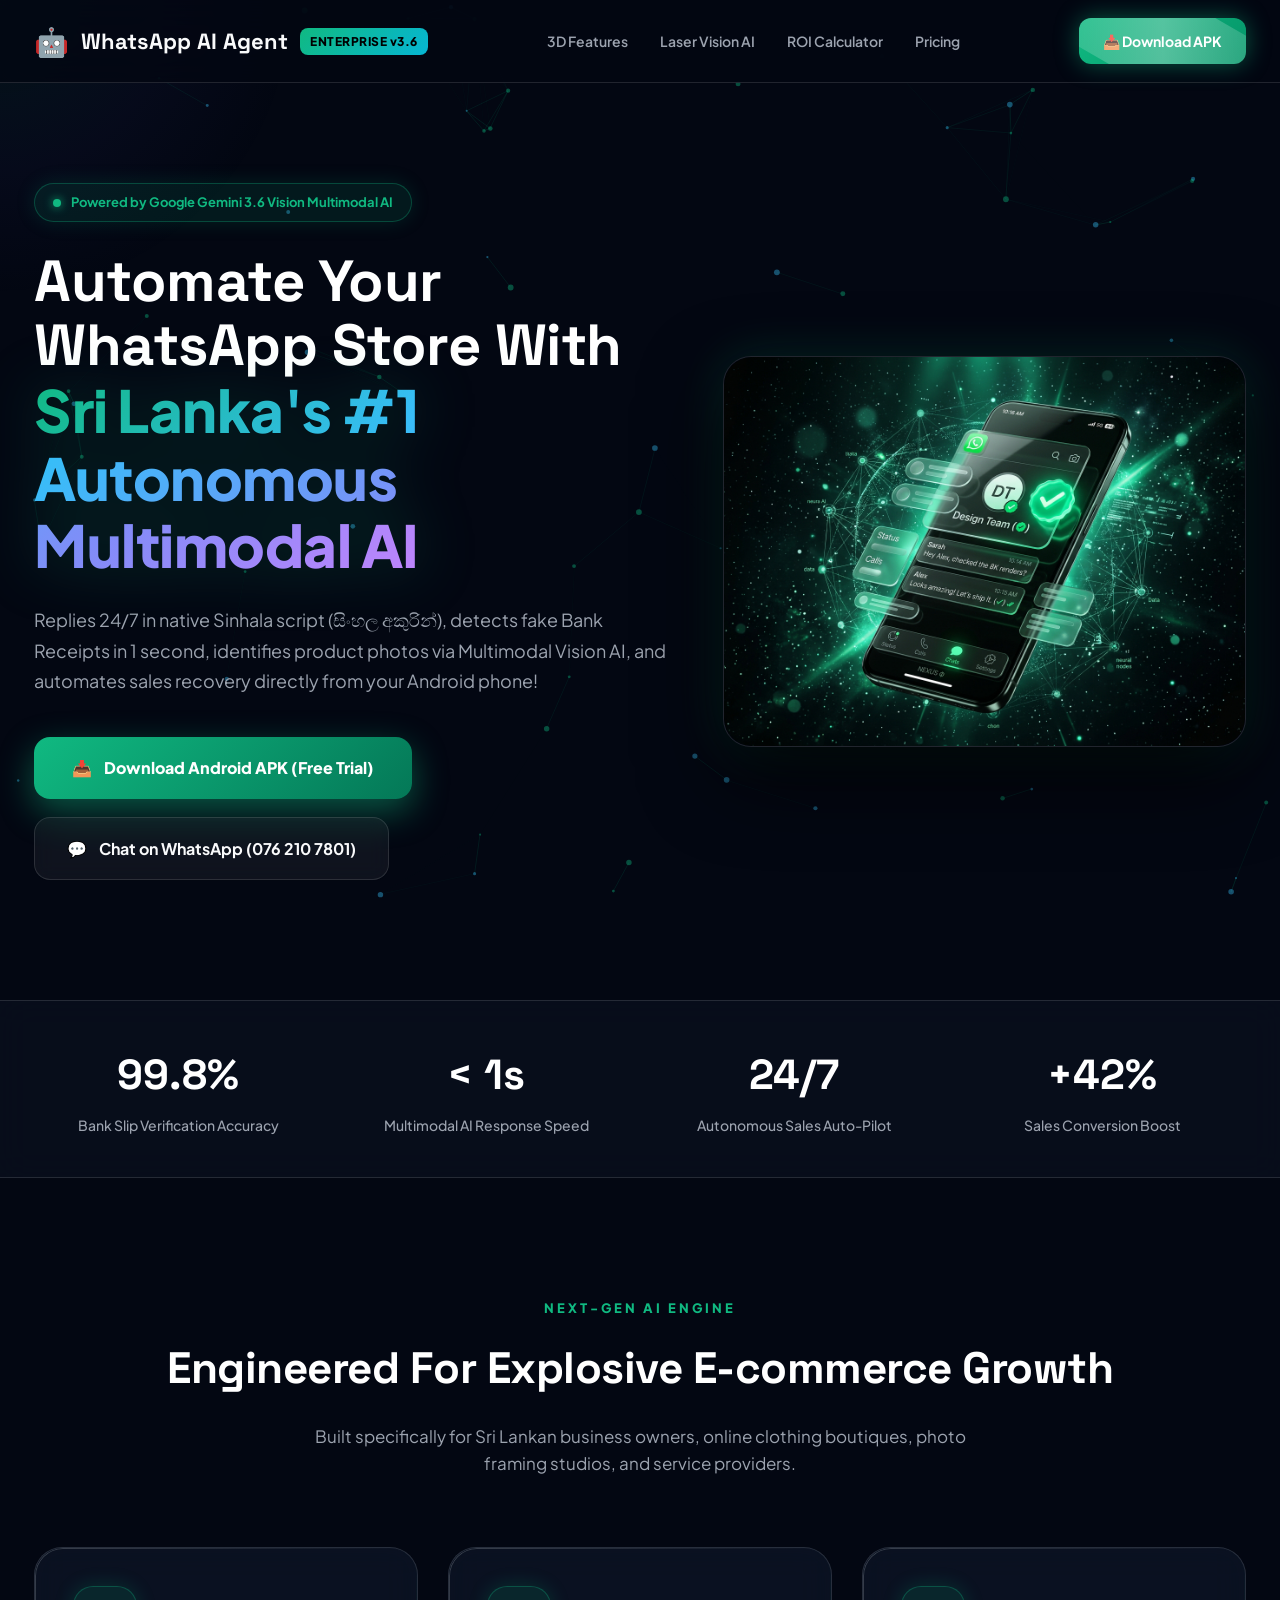
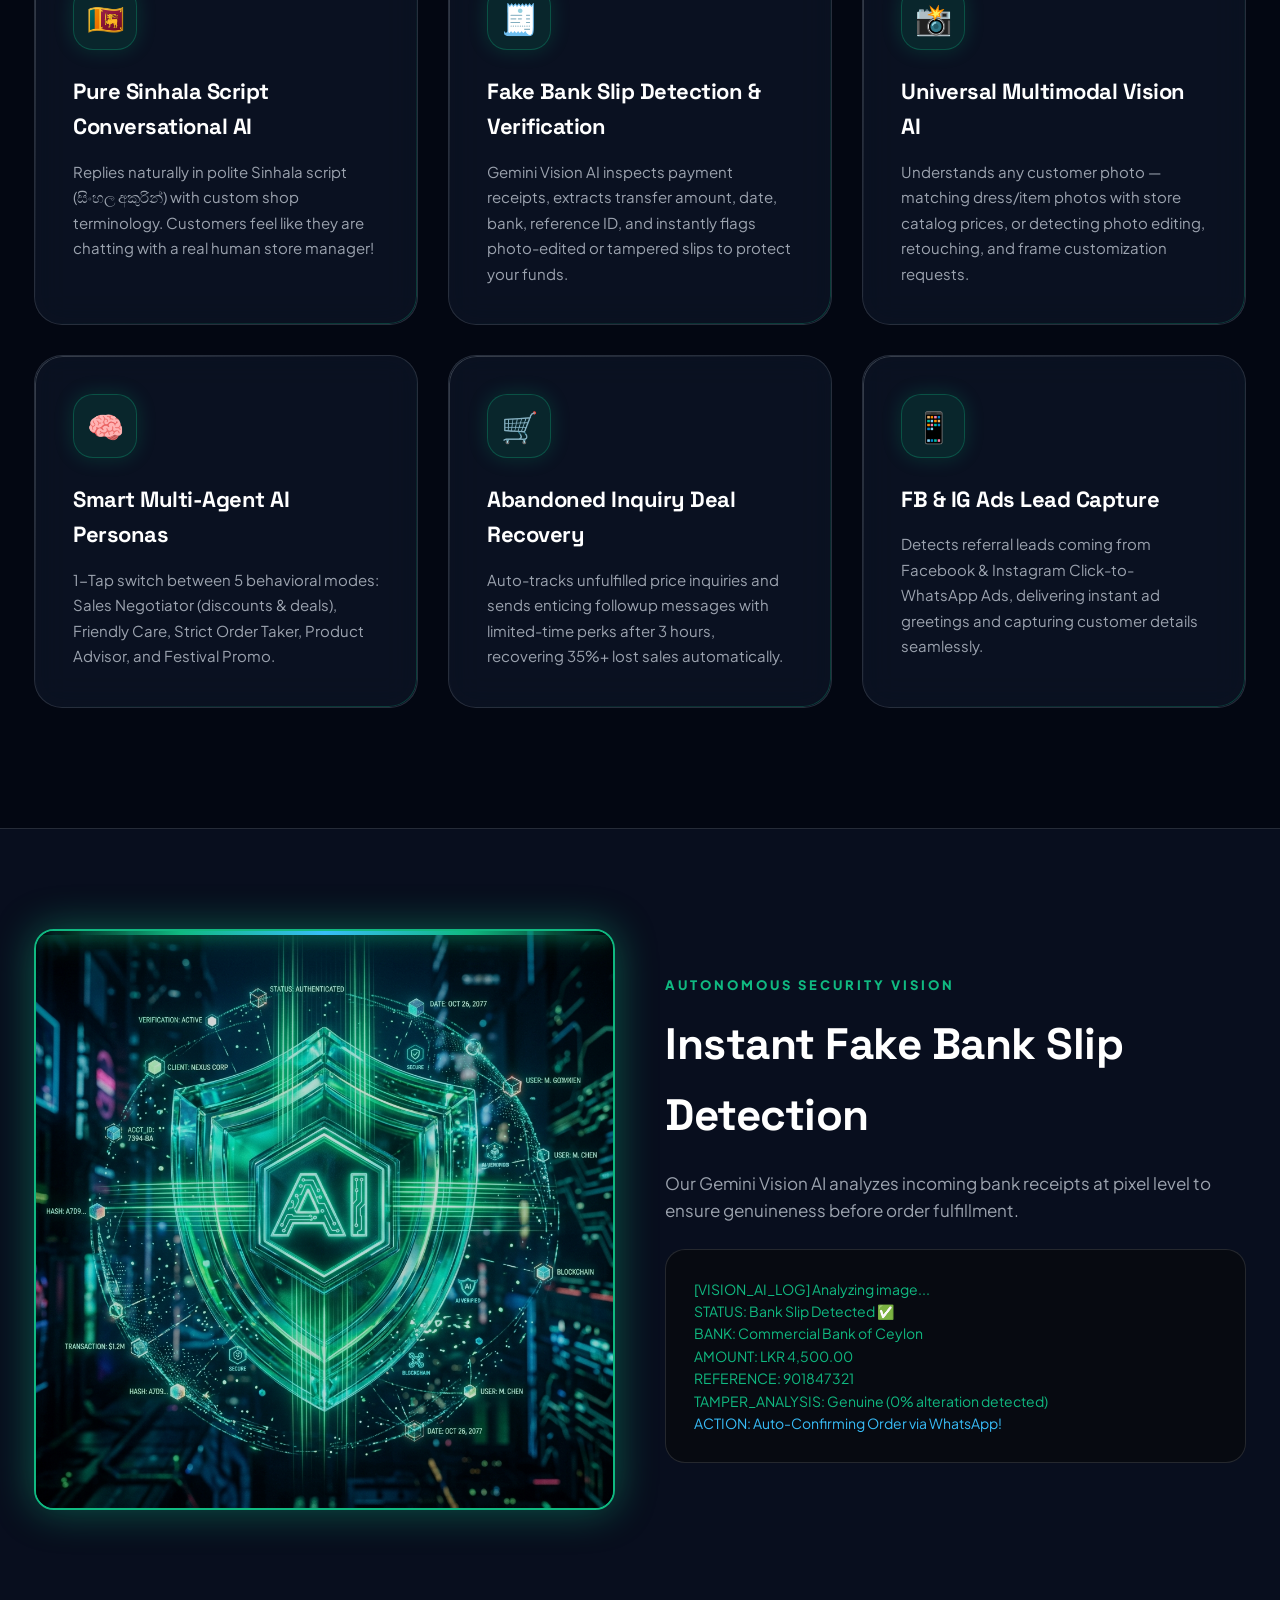
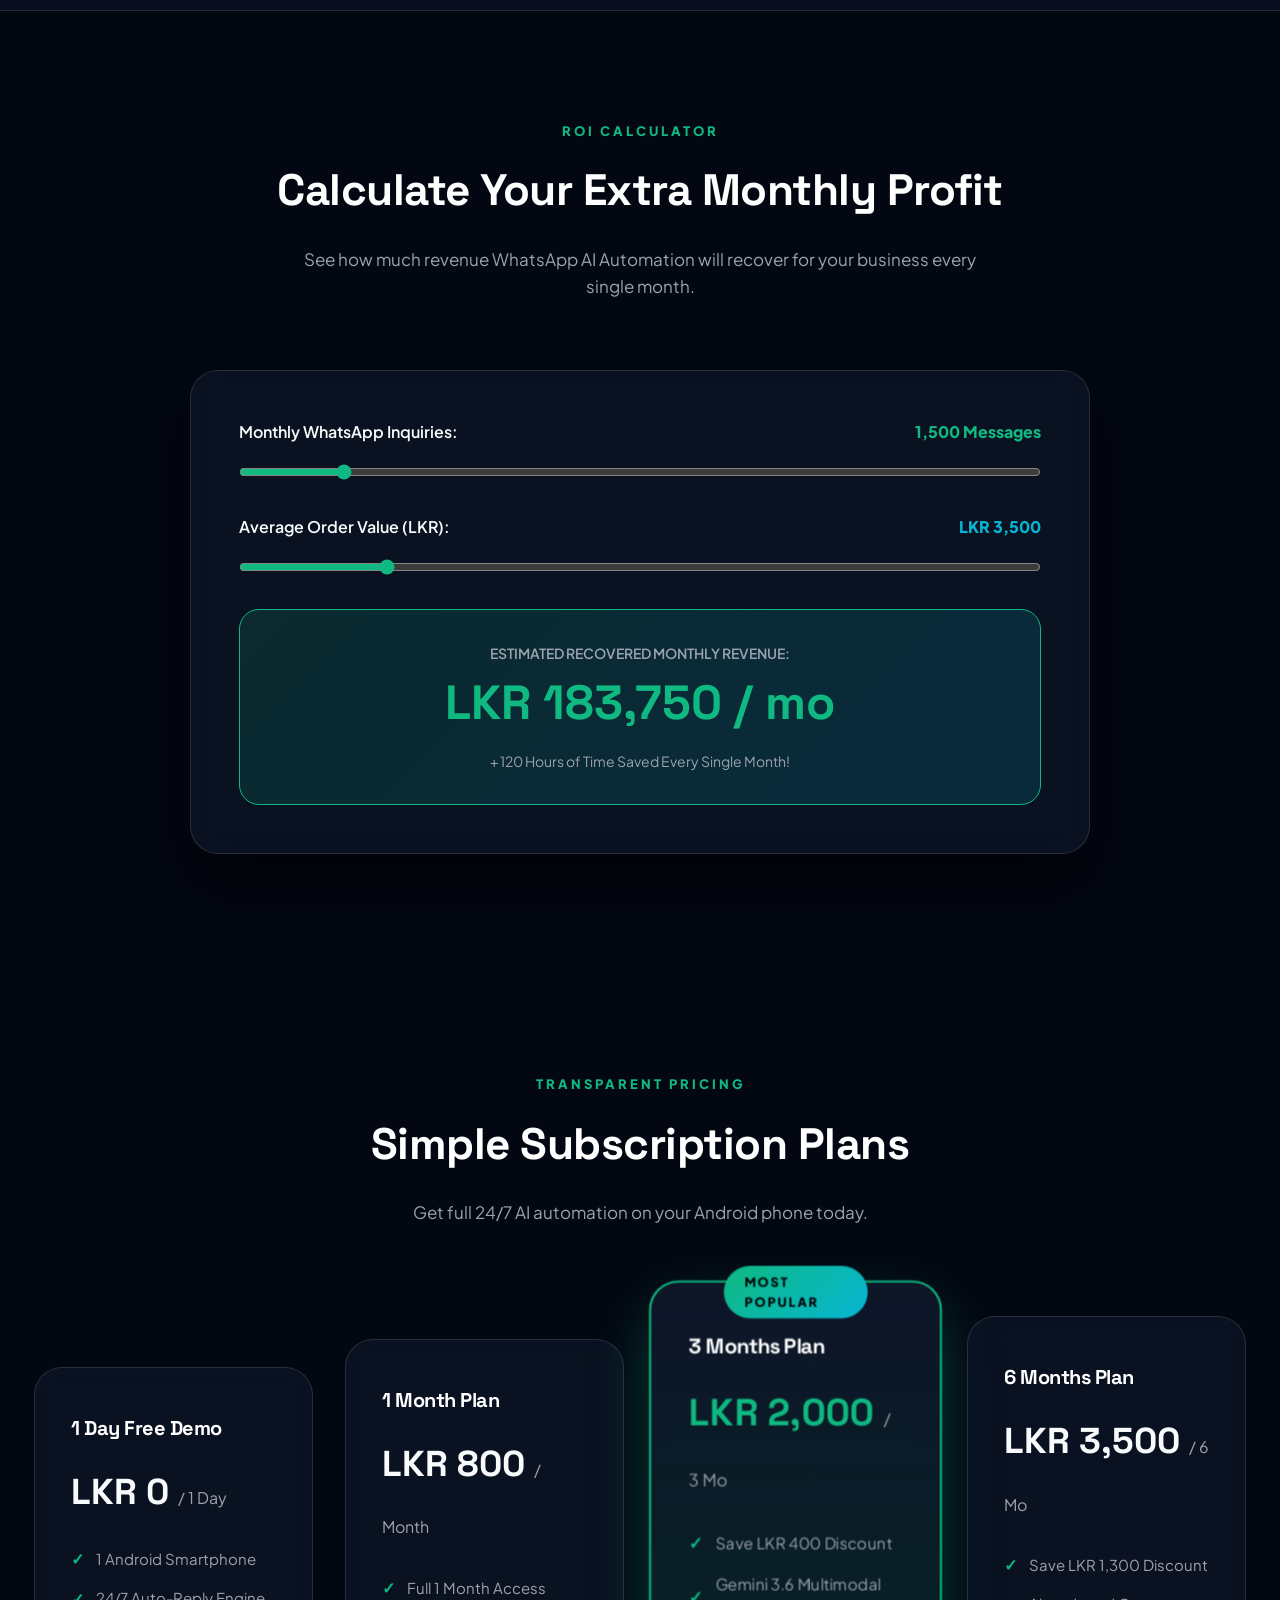
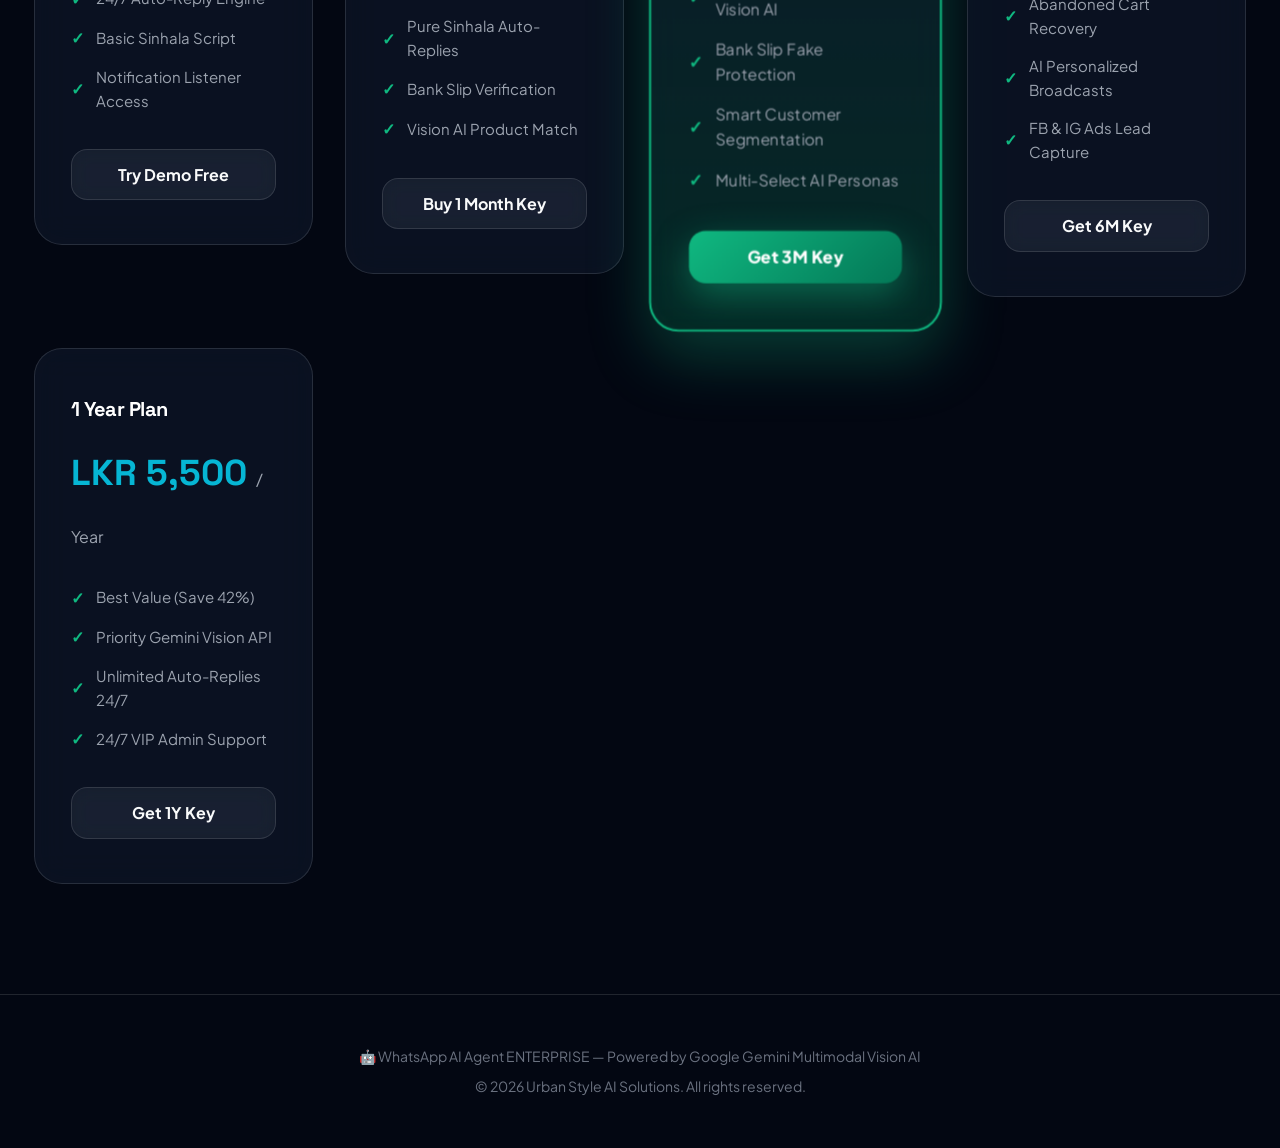
==== agent/index.html @ f5ac300e "Add files via upload" ====
<!DOCTYPE html>
<html lang="en">
<head>
  <meta charset="UTF-8">
  <meta name="viewport" content="width=device-width, initial-scale=1.0">
  <title>WhatsApp AI Agent PRO v3.6 | Enterprise Multimodal AI Platform</title>
  <meta name="description" content="Sri Lanka's #1 Multimodal AI Assistant for WhatsApp. 24/7 Auto Pilot, Pure Sinhala Script, Bank Slip Fake Protection & Vision AI Image Classification.">
  <link rel="stylesheet" href="style.css">
  <link rel="icon" href="data:image/svg+xml,<svg xmlns=%22http://www.w3.org/2000/svg%22 viewBox=%220 0 100 100%22><text y=%22.9em%22 font-size=%2290%22>🤖</text></svg>">
</head>
<body>

  <!-- Interactive 3D Canvas Background -->
  <canvas id="canvas3d"></canvas>

  <!-- Pointer Glow Spotlight -->
  <div class="spotlight" id="spotlight"></div>

  <!-- Navigation Bar -->
  <nav class="navbar" id="navbar">
    <div class="container nav-container">
      <a href="#" class="brand-logo">
        <span style="font-size: 28px;">🤖</span> WhatsApp AI Agent <span class="logo-badge">ENTERPRISE v3.6</span>
      </a>
      <ul class="nav-links">
        <li><a href="#features" class="nav-link">3D Features</a></li>
        <li><a href="#scanner" class="nav-link">Laser Vision AI</a></li>
        <li><a href="#calculator" class="nav-link">ROI Calculator</a></li>
        <li><a href="#pricing" class="nav-link">Pricing</a></li>
      </ul>
      <a href="app-debug.apk" download class="btn-nav">📥 Download APK</a>
    </div>
  </nav>

  <!-- Hero Section -->
  <section class="hero">
    <div class="container hero-grid">
      <div class="hero-content">
        <div class="hero-pill">
          <span class="pulsing-dot"></span> Powered by Google Gemini 3.6 Vision Multimodal AI
        </div>
        <h1 class="hero-title">
          Automate Your WhatsApp Store With <br>
          <span class="gradient-text-3d">Sri Lanka's #1 Autonomous Multimodal AI</span>
        </h1>
        <p class="hero-desc">
          Replies 24/7 in native Sinhala script (සිංහල අකුරින්), detects fake Bank Receipts in 1 second, identifies product photos via Multimodal Vision AI, and automates sales recovery directly from your Android phone!
        </p>

        <div class="hero-cta-box">
          <a href="app-debug.apk" download class="btn-hero-primary">
            <span>📥</span> Download Android APK (Free Trial)
          </a>
          <a href="https://wa.me/94762107801?text=Hi!%20I%20want%20to%20get%20a%20License%20Key%20for%20WhatsApp%20AI%20Agent." target="_blank" class="btn-hero-secondary">
            <span>💬</span> Chat on WhatsApp (076 210 7801)
          </a>
        </div>
      </div>

      <!-- 3D Phone Display -->
      <div class="hero-3d-wrapper">
        <div class="hero-3d-card" id="hero3dCard">
          <img src="3d_phone.jpg" alt="3D WhatsApp AI Agent Smartphone" class="hero-3d-img">
        </div>
      </div>
    </div>
  </section>

  <!-- Metric Statistics Bar -->
  <section class="stats-bar">
    <div class="container stats-grid">
      <div class="stat-card">
        <div class="stat-num" data-target="99.8">0%</div>
        <div class="stat-label">Bank Slip Verification Accuracy</div>
      </div>
      <div class="stat-card">
        <div class="stat-num" data-target="1">0s</div>
        <div class="stat-label">Multimodal AI Response Speed</div>
      </div>
      <div class="stat-card">
        <div class="stat-num" data-target="24">0/7</div>
        <div class="stat-label">Autonomous Sales Auto-Pilot</div>
      </div>
      <div class="stat-card">
        <div class="stat-num" data-target="42">0%</div>
        <div class="stat-label">Sales Conversion Boost</div>
      </div>
    </div>
  </section>

  <!-- 3D Tilt Feature Cards -->
  <section class="features-section" id="features">
    <div class="container">
      <div class="section-header-center">
        <span class="badge-tag">NEXT-GEN AI ENGINE</span>
        <h2 class="title-large">Engineered For Explosive E-commerce Growth</h2>
        <p class="desc-muted">Built specifically for Sri Lankan business owners, online clothing boutiques, photo framing studios, and service providers.</p>
      </div>

      <div class="grid-3d">
        <!-- 3D Card 1 -->
        <div class="tilt-card">
          <div class="card-icon-wrapper">🇱🇰</div>
          <h3 class="card-title">Pure Sinhala Script Conversational AI</h3>
          <p class="card-text">Replies naturally in polite Sinhala script (සිංහල අකුරින්) with custom shop terminology. Customers feel like they are chatting with a real human store manager!</p>
        </div>

        <!-- 3D Card 2 -->
        <div class="tilt-card">
          <div class="card-icon-wrapper">🧾</div>
          <h3 class="card-title">Fake Bank Slip Detection & Verification</h3>
          <p class="card-text">Gemini Vision AI inspects payment receipts, extracts transfer amount, date, bank, reference ID, and instantly flags photo-edited or tampered slips to protect your funds.</p>
        </div>

        <!-- 3D Card 3 -->
        <div class="tilt-card">
          <div class="card-icon-wrapper">📸</div>
          <h3 class="card-title">Universal Multimodal Vision AI</h3>
          <p class="card-text">Understands any customer photo — matching dress/item photos with store catalog prices, or detecting photo editing, retouching, and frame customization requests.</p>
        </div>

        <!-- 3D Card 4 -->
        <div class="tilt-card">
          <div class="card-icon-wrapper">🧠</div>
          <h3 class="card-title">Smart Multi-Agent AI Personas</h3>
          <p class="card-text">1-Tap switch between 5 behavioral modes: Sales Negotiator (discounts & deals), Friendly Care, Strict Order Taker, Product Advisor, and Festival Promo.</p>
        </div>

        <!-- 3D Card 5 -->
        <div class="tilt-card">
          <div class="card-icon-wrapper">🛒</div>
          <h3 class="card-title">Abandoned Inquiry Deal Recovery</h3>
          <p class="card-text">Auto-tracks unfulfilled price inquiries and sends enticing followup messages with limited-time perks after 3 hours, recovering 35%+ lost sales automatically.</p>
        </div>

        <!-- 3D Card 6 -->
        <div class="tilt-card">
          <div class="card-icon-wrapper">📱</div>
          <h3 class="card-title">FB & IG Ads Lead Capture</h3>
          <p class="card-text">Detects referral leads coming from Facebook & Instagram Click-to-WhatsApp Ads, delivering instant ad greetings and capturing customer details seamlessly.</p>
        </div>
      </div>
    </div>
  </section>

  <!-- Live Laser Scanning Bank Slip Vision AI Demo -->
  <section class="scanner-section" id="scanner">
    <div class="container scanner-grid">
      <div class="slip-frame">
        <img src="3d_shield.jpg" alt="AI Laser Scan Bank Slip Verification" class="slip-img">
        <div class="laser-line"></div>
      </div>

      <div class="scan-details">
        <span class="badge-tag">AUTONOMOUS SECURITY VISION</span>
        <h2 class="title-large">Instant Fake Bank Slip Detection</h2>
        <p class="desc-muted" style="margin-bottom: 24px;">Our Gemini Vision AI analyzes incoming bank receipts at pixel level to ensure genuineness before order fulfillment.</p>

        <div class="scan-log-box">
          <div>[VISION_AI_LOG] Analyzing image...</div>
          <div>STATUS: Bank Slip Detected ✅</div>
          <div>BANK: Commercial Bank of Ceylon</div>
          <div>AMOUNT: LKR 4,500.00</div>
          <div>REFERENCE: 901847321</div>
          <div>TAMPER_ANALYSIS: Genuine (0% alteration detected)</div>
          <div style="color: #38BDF8;">ACTION: Auto-Confirming Order via WhatsApp!</div>
        </div>
      </div>
    </div>
  </section>

  <!-- Interactive ROI Revenue Calculator -->
  <section class="calculator-section" id="calculator">
    <div class="container">
      <div class="section-header-center">
        <span class="badge-tag">ROI CALCULATOR</span>
        <h2 class="title-large">Calculate Your Extra Monthly Profit</h2>
        <p class="desc-muted">See how much revenue WhatsApp AI Automation will recover for your business every single month.</p>
      </div>

      <div class="calc-card">
        <div class="slider-group">
          <div class="slider-label">
            <span>Monthly WhatsApp Inquiries:</span>
            <span id="msgCountVal" style="color: var(--emerald); font-weight: 800;">1,500 Messages</span>
          </div>
          <input type="range" min="300" max="10000" value="1500" class="calc-slider" id="msgSlider" oninput="calculateROI()">
        </div>

        <div class="slider-group">
          <div class="slider-label">
            <span>Average Order Value (LKR):</span>
            <span id="orderVal" style="color: var(--cyan); font-weight: 800;">LKR 3,500</span>
          </div>
          <input type="range" min="1000" max="15000" value="3500" step="500" class="calc-slider" id="orderSlider" oninput="calculateROI()">
        </div>

        <div class="roi-result-box">
          <div style="font-size: 14px; color: var(--text-muted); font-weight: 600; text-transform: uppercase;">Estimated Recovered Monthly Revenue:</div>
          <div class="roi-amount" id="roiResult">LKR 183,750 / mo</div>
          <p style="font-size: 14px; color: var(--text-muted);">+ 120 Hours of Time Saved Every Single Month!</p>
        </div>
      </div>
    </div>
  </section>

  <!-- Pricing Plans Section -->
  <section class="pricing-section" id="pricing">
    <div class="container">
      <div class="section-header-center">
        <span class="badge-tag">TRANSPARENT PRICING</span>
        <h2 class="title-large">Simple Subscription Plans</h2>
        <p class="desc-muted">Get full 24/7 AI automation on your Android phone today.</p>
      </div>

      <div class="pricing-cards-wrapper" style="grid-template-columns: repeat(auto-fit, minmax(220px, 1fr));">
        <!-- 1 Day Free Demo -->
        <div class="price-card">
          <h3 style="font-size: 20px;">1 Day Free Demo</h3>
          <div class="price-val" style="font-size: 36px;">LKR 0 <span>/ 1 Day</span></div>
          <ul class="feature-list">
            <li>1 Android Smartphone</li>
            <li>24/7 Auto-Reply Engine</li>
            <li>Basic Sinhala Script</li>
            <li>Notification Listener Access</li>
          </ul>
          <a href="https://wa.me/94762107801?text=Hi!%20I%20want%20to%20try%20the%201%20Day%20Free%20Demo%20of%20WhatsApp%20AI%20Agent." target="_blank" class="btn-hero-secondary" style="width: 100%; justify-content: center; padding: 12px;">Try Demo Free</a>
        </div>

        <!-- 1 Month Plan -->
        <div class="price-card">
          <h3 style="font-size: 20px;">1 Month Plan</h3>
          <div class="price-val" style="font-size: 36px;">LKR 800 <span>/ Month</span></div>
          <ul class="feature-list">
            <li>Full 1 Month Access</li>
            <li>Pure Sinhala Auto-Replies</li>
            <li>Bank Slip Verification</li>
            <li>Vision AI Product Match</li>
          </ul>
          <a href="https://wa.me/94762107801?text=Hi!%20I%20want%20to%20buy%20the%201%20Month%20License%20Key%20(LKR%20800)%20for%20WhatsApp%20AI%20Agent." target="_blank" class="btn-hero-secondary" style="width: 100%; justify-content: center; padding: 12px;">Buy 1 Month Key</a>
        </div>

        <!-- 3 Months Plan (Featured) -->
        <div class="price-card featured-pro">
          <div class="badge-featured">MOST POPULAR</div>
          <h3 style="font-size: 20px;">3 Months Plan</h3>
          <div class="price-val" style="color: var(--emerald); font-size: 36px;">LKR 2,000 <span>/ 3 Mo</span></div>
          <ul class="feature-list">
            <li>Save LKR 400 Discount</li>
            <li>Gemini 3.6 Multimodal Vision AI</li>
            <li>Bank Slip Fake Protection</li>
            <li>Smart Customer Segmentation</li>
            <li>Multi-Select AI Personas</li>
          </ul>
          <a href="https://wa.me/94762107801?text=Hi!%20I%20want%20to%20buy%20the%203%20Months%20License%20Key%20(LKR%202000)%20for%20WhatsApp%20AI%20Agent." target="_blank" class="btn-hero-primary" style="width: 100%; justify-content: center; padding: 12px;">Get 3M Key</a>
        </div>

        <!-- 6 Months Plan -->
        <div class="price-card">
          <h3 style="font-size: 20px;">6 Months Plan</h3>
          <div class="price-val" style="font-size: 36px;">LKR 3,500 <span>/ 6 Mo</span></div>
          <ul class="feature-list">
            <li>Save LKR 1,300 Discount</li>
            <li>Abandoned Cart Recovery</li>
            <li>AI Personalized Broadcasts</li>
            <li>FB & IG Ads Lead Capture</li>
          </ul>
          <a href="https://wa.me/94762107801?text=Hi!%20I%20want%20to%20buy%20the%206%20Months%20License%20Key%20(LKR%203500)%20for%20WhatsApp%20AI%20Agent." target="_blank" class="btn-hero-secondary" style="width: 100%; justify-content: center; padding: 12px;">Get 6M Key</a>
        </div>

        <!-- 1 Year Plan -->
        <div class="price-card">
          <h3 style="font-size: 20px;">1 Year Plan</h3>
          <div class="price-val" style="color: var(--cyan); font-size: 36px;">LKR 5,500 <span>/ Year</span></div>
          <ul class="feature-list">
            <li>Best Value (Save 42%)</li>
            <li>Priority Gemini Vision API</li>
            <li>Unlimited Auto-Replies 24/7</li>
            <li>24/7 VIP Admin Support</li>
          </ul>
          <a href="https://wa.me/94762107801?text=Hi!%20I%20want%20to%20buy%20the%201%20Year%20License%20Key%20(LKR%205500)%20for%20WhatsApp%20AI%20Agent." target="_blank" class="btn-hero-secondary" style="width: 100%; justify-content: center; padding: 12px;">Get 1Y Key</a>
        </div>
      </div>
    </div>
  </section>

  <!-- Footer -->
  <footer class="footer">
    <div class="container">
      <p style="margin-bottom: 8px;">🤖 WhatsApp AI Agent ENTERPRISE — Powered by Google Gemini Multimodal Vision AI</p>
      <p>© 2026 Urban Style AI Solutions. All rights reserved.</p>
    </div>
  </footer>

  <!-- 3D Interactive Canvas & Animations Script -->
  <script>
    // 1. Interactive 3D Canvas Background
    const canvas = document.getElementById('canvas3d');
    const ctx = canvas.getContext('2d');
    let width, height;
    let particles = [];
    let mouse = { x: null, y: null };

    function resize() {
      width = canvas.width = window.innerWidth;
      height = canvas.height = window.innerHeight;
    }
    window.addEventListener('resize', resize);
    resize();

    window.addEventListener('mousemove', (e) => {
      mouse.x = e.clientX;
      mouse.y = e.clientY;
      const spotlight = document.getElementById('spotlight');
      spotlight.style.transform = `translate(${e.clientX}px, ${e.clientY}px)`;
    });

    class Particle {
      constructor() {
        this.x = Math.random() * width;
        this.y = Math.random() * height;
        this.vx = (Math.random() - 0.5) * 0.8;
        this.vy = (Math.random() - 0.5) * 0.8;
        this.radius = Math.random() * 2 + 1;
        this.color = Math.random() > 0.5 ? '#10B981' : '#38BDF8';
      }

      update() {
        this.x += this.vx;
        this.y += this.vy;

        if (this.x < 0 || this.x > width) this.vx *= -1;
        if (this.y < 0 || this.y > height) this.vy *= -1;
      }

      draw() {
        ctx.beginPath();
        ctx.arc(this.x, this.y, this.radius, 0, Math.PI * 2);
        ctx.fillStyle = this.color;
        ctx.globalAlpha = 0.4;
        ctx.fill();
      }
    }

    for (let i = 0; i < 70; i++) particles.push(new Particle());

    function animateCanvas() {
      ctx.clearRect(0, 0, width, height);

      for (let i = 0; i < particles.length; i++) {
        particles[i].update();
        particles[i].draw();

        for (let j = i + 1; j < particles.length; j++) {
          const dx = particles[i].x - particles[j].x;
          const dy = particles[i].y - particles[j].y;
          const dist = Math.sqrt(dx * dx + dy * dy);

          if (dist < 130) {
            ctx.beginPath();
            ctx.moveTo(particles[i].x, particles[i].y);
            ctx.lineTo(particles[j].x, particles[j].y);
            ctx.strokeStyle = '#10B981';
            ctx.globalAlpha = 0.15 * (1 - dist / 130);
            ctx.stroke();
          }
        }
      }
      requestAnimationFrame(animateCanvas);
    }
    animateCanvas();

    // 2. 3D Tilt Card Effect
    const cards = document.querySelectorAll('.tilt-card, .hero-3d-card');
    cards.forEach(card => {
      card.addEventListener('mousemove', (e) => {
        const rect = card.getBoundingClientRect();
        const x = e.clientX - rect.left - rect.width / 2;
        const y = e.clientY - rect.top - rect.height / 2;
        card.style.transform = `perspective(1000px) rotateX(${-y / 15}deg) rotateY(${x / 15}deg) scale3d(1.02, 1.02, 1.02)`;
      });

      card.addEventListener('mouseleave', () => {
        card.style.transform = 'perspective(1000px) rotateX(0deg) rotateY(0deg) scale3d(1, 1, 1)';
      });
    });

    // 3. Interactive ROI Revenue Calculator
    function calculateROI() {
      const msg = parseInt(document.getElementById('msgSlider').value);
      const order = parseInt(document.getElementById('orderSlider').value);

      document.getElementById('msgCountVal').innerText = msg.toLocaleString() + ' Messages';
      document.getElementById('orderVal').innerText = 'LKR ' + order.toLocaleString();

      // Estimated recovered sales (3.5% conversion boost on lost inquiries)
      const recoveredSalesCount = Math.round(msg * 0.035);
      const extraProfit = recoveredSalesCount * order;

      document.getElementById('roiResult').innerText = 'LKR ' + extraProfit.toLocaleString() + ' / mo';
    }

    // 4. Animated Counter Numbers
    function animateCounters() {
      const counters = document.querySelectorAll('.stat-num');
      counters.forEach(c => {
        const target = parseFloat(c.getAttribute('data-target'));
        let current = 0;
        const step = target / 40;
        const timer = setInterval(() => {
          current += step;
          if (current >= target) {
            current = target;
            clearInterval(timer);
          }
          if (target === 99.8) c.innerText = current.toFixed(1) + '%';
          else if (target === 1) c.innerText = '< 1s';
          else if (target === 24) c.innerText = '24/7';
          else c.innerText = '+' + Math.round(current) + '%';
        }, 40);
      });
    }
    window.addEventListener('load', animateCounters);
  </script>
</body>
</html>
---- agent/style.css ----
@import url('https://fonts.googleapis.com/css2?family=Plus+Jakarta+Sans:wght@300;400;500;600;700;800&family=Space+Grotesk:wght@400;500;600;700&display=swap');

:root {
  --bg-dark: #030712;
  --bg-card: rgba(15, 23, 42, 0.65);
  --border-glass: rgba(255, 255, 255, 0.12);
  --border-glass-glow: rgba(16, 185, 129, 0.4);
  
  --emerald: #10B981;
  --emerald-glow: rgba(16, 185, 129, 0.45);
  --cyan: #06B6D4;
  --cyan-glow: rgba(6, 182, 212, 0.45);
  --indigo: #6366F1;
  --purple: #A855F7;
  
  --text-main: #F9FAFB;
  --text-muted: #9CA3AF;
  --text-dim: #6B7280;
  
  --radius-xl: 28px;
  --radius-lg: 20px;
  --radius-md: 14px;
}

* {
  box-sizing: border-box;
  margin: 0;
  padding: 0;
  font-family: 'Plus Jakarta Sans', sans-serif;
  scroll-behavior: smooth;
}

body {
  background-color: var(--bg-dark);
  color: var(--text-main);
  line-height: 1.6;
  overflow-x: hidden;
  position: relative;
}

/* ── Interactive 3D Canvas Background ─────────────────── */
#canvas3d {
  position: fixed;
  top: 0;
  left: 0;
  width: 100vw;
  height: 100vh;
  z-index: -2;
  pointer-events: none;
}

/* ── Mouse Pointer Spotlight Glow ─────────────────────── */
.spotlight {
  position: fixed;
  top: 0;
  left: 0;
  width: 600px;
  height: 600px;
  border-radius: 50%;
  background: radial-gradient(circle, rgba(16, 185, 129, 0.08) 0%, rgba(99, 102, 241, 0.04) 40%, transparent 70%);
  pointer-events: none;
  transform: translate(-50%, -50%);
  z-index: -1;
  transition: transform 0.1s ease-out;
}

h1, h2, h3, h4, h5, h6 {
  font-family: 'Space Grotesk', sans-serif;
  letter-spacing: -0.5px;
  color: #FFFFFF;
}

a {
  text-decoration: none;
  color: inherit;
}

.container {
  max-width: 1260px;
  margin: 0 auto;
  padding: 0 24px;
}

/* ── Navigation ───────────────────────────────────────── */
.navbar {
  position: sticky;
  top: 0;
  z-index: 100;
  backdrop-filter: blur(20px);
  -webkit-backdrop-filter: blur(20px);
  background: rgba(3, 7, 18, 0.8);
  border-bottom: 1px solid var(--border-glass);
  padding: 18px 0;
}

.nav-container {
  display: flex;
  justify-content: space-between;
  align-items: center;
}

.brand-logo {
  display: flex;
  align-items: center;
  gap: 12px;
  font-size: 22px;
  font-weight: 800;
  font-family: 'Space Grotesk', sans-serif;
}

.logo-badge {
  background: linear-gradient(135deg, var(--emerald), var(--cyan));
  color: #000;
  padding: 4px 10px;
  border-radius: 8px;
  font-size: 12px;
  font-weight: 800;
  letter-spacing: 0.5px;
}

.nav-links {
  display: flex;
  gap: 32px;
  align-items: center;
  list-style: none;
}

.nav-link {
  color: var(--text-muted);
  font-size: 14px;
  font-weight: 600;
  transition: color 0.3s;
}

.nav-link:hover {
  color: var(--emerald);
}

.btn-nav {
  background: linear-gradient(135deg, var(--emerald), #059669);
  color: #FFFFFF;
  padding: 12px 24px;
  border-radius: 12px;
  font-weight: 700;
  font-size: 14px;
  box-shadow: 0 0 25px var(--emerald-glow);
  transition: all 0.3s ease;
  position: relative;
  overflow: hidden;
}

.btn-nav::after {
  content: '';
  position: absolute;
  top: -50%;
  left: -50%;
  width: 200%;
  height: 200%;
  background: linear-gradient(60deg, transparent, rgba(255,255,255,0.3), transparent);
  transform: rotate(30deg);
  transition: transform 0.6s ease;
}

.btn-nav:hover::after {
  transform: rotate(30deg) translate(100%, 100%);
}

.btn-nav:hover {
  transform: translateY(-2px);
  box-shadow: 0 0 35px rgba(16, 185, 129, 0.7);
}

/* ── Hero Section ─────────────────────────────────────── */
.hero {
  padding: 100px 0 80px;
  position: relative;
}

.hero-grid {
  display: grid;
  grid-template-columns: 1.1fr 0.9fr;
  gap: 50px;
  align-items: center;
}

.hero-pill {
  display: inline-flex;
  align-items: center;
  gap: 10px;
  background: rgba(16, 185, 129, 0.1);
  border: 1px solid rgba(16, 185, 129, 0.3);
  padding: 8px 18px;
  border-radius: 30px;
  font-size: 13px;
  font-weight: 700;
  color: var(--emerald);
  margin-bottom: 28px;
  box-shadow: 0 0 20px rgba(16, 185, 129, 0.15);
}

.pulsing-dot {
  width: 8px;
  height: 8px;
  border-radius: 50%;
  background: var(--emerald);
  box-shadow: 0 0 10px var(--emerald);
  animation: pulse 1.5s infinite;
}

@keyframes pulse {
  0% { transform: scale(0.95); box-shadow: 0 0 0 0 rgba(16, 185, 129, 0.7); }
  70% { transform: scale(1.1); box-shadow: 0 0 0 10px rgba(16, 185, 129, 0); }
  100% { transform: scale(0.95); box-shadow: 0 0 0 0 rgba(16, 185, 129, 0); }
}

.hero-title {
  font-size: 58px;
  line-height: 1.1;
  font-weight: 800;
  margin-bottom: 24px;
}

.gradient-text-3d {
  background: linear-gradient(135deg, #10B981 0%, #38BDF8 35%, #818CF8 70%, #C084FC 100%);
  -webkit-background-clip: text;
  -webkit-text-fill-color: transparent;
  filter: drop-shadow(0 0 30px rgba(16, 185, 129, 0.3));
}

.hero-desc {
  font-size: 18px;
  color: var(--text-muted);
  line-height: 1.7;
  margin-bottom: 40px;
}

.hero-cta-box {
  display: flex;
  gap: 18px;
  flex-wrap: wrap;
  align-items: center;
  margin-bottom: 40px;
}

.btn-hero-primary {
  background: linear-gradient(135deg, var(--emerald), #047857);
  color: #FFFFFF;
  padding: 18px 38px;
  border-radius: 16px;
  font-weight: 800;
  font-size: 16px;
  box-shadow: 0 12px 35px var(--emerald-glow);
  display: inline-flex;
  align-items: center;
  gap: 12px;
  transition: all 0.35s cubic-bezier(0.175, 0.885, 0.32, 1.275);
}

.btn-hero-primary:hover {
  transform: translateY(-4px) scale(1.02);
  box-shadow: 0 18px 45px rgba(16, 185, 129, 0.6);
}

.btn-hero-secondary {
  background: rgba(255, 255, 255, 0.05);
  border: 1px solid var(--border-glass);
  color: var(--text-main);
  padding: 18px 32px;
  border-radius: 16px;
  font-weight: 700;
  font-size: 16px;
  display: inline-flex;
  align-items: center;
  gap: 12px;
  transition: all 0.3s ease;
  backdrop-filter: blur(10px);
}

.btn-hero-secondary:hover {
  background: rgba(255, 255, 255, 0.1);
  border-color: rgba(255, 255, 255, 0.3);
  transform: translateY(-2px);
}

/* 3D Phone Hero Display */
.hero-3d-wrapper {
  position: relative;
  perspective: 1200px;
}

.hero-3d-card {
  position: relative;
  transform-style: preserve-3d;
  transition: transform 0.5s ease-out;
  border-radius: var(--radius-xl);
  overflow: hidden;
  border: 1px solid var(--border-glass);
  box-shadow: 0 30px 80px rgba(0, 0, 0, 0.8), 0 0 50px rgba(16, 185, 129, 0.2);
}

.hero-3d-img {
  width: 100%;
  height: auto;
  display: block;
  border-radius: var(--radius-xl);
}

/* ── Live Metric Counter Bar ─────────────────────────── */
.stats-bar {
  padding: 40px 0;
  border-top: 1px solid var(--border-glass);
  border-bottom: 1px solid var(--border-glass);
  background: rgba(15, 23, 42, 0.4);
  backdrop-filter: blur(16px);
}

.stats-grid {
  display: grid;
  grid-template-columns: repeat(4, 1fr);
  gap: 20px;
  text-align: center;
}

.stat-num {
  font-size: 42px;
  font-weight: 800;
  font-family: 'Space Grotesk', sans-serif;
  color: #FFFFFF;
  margin-bottom: 6px;
}

.stat-label {
  font-size: 14px;
  color: var(--text-muted);
  font-weight: 500;
}

/* ── 3D Tilt Feature Cards ────────────────────────────── */
.features-section {
  padding: 120px 0;
}

.section-header-center {
  text-align: center;
  margin-bottom: 70px;
}

.badge-tag {
  color: var(--emerald);
  font-size: 13px;
  font-weight: 800;
  text-transform: uppercase;
  letter-spacing: 3px;
  margin-bottom: 14px;
  display: block;
}

.title-large {
  font-size: 44px;
  font-weight: 800;
  margin-bottom: 20px;
}

.desc-muted {
  color: var(--text-muted);
  font-size: 17px;
  max-width: 680px;
  margin: 0 auto;
}

.grid-3d {
  display: grid;
  grid-template-columns: repeat(auto-fit, minmax(360px, 1fr));
  gap: 30px;
}

.tilt-card {
  background: var(--bg-card);
  border: 1px solid var(--border-glass);
  border-radius: var(--radius-xl);
  padding: 38px;
  backdrop-filter: blur(16px);
  transform-style: preserve-3d;
  transition: transform 0.1s ease-out, border-color 0.3s, box-shadow 0.3s;
  position: relative;
  overflow: hidden;
}

.tilt-card::after {
  content: '';
  position: absolute;
  inset: 0;
  border-radius: var(--radius-xl);
  padding: 1px;
  background: linear-gradient(135deg, rgba(255,255,255,0.2), transparent, rgba(16,185,129,0.3));
  -webkit-mask: linear-gradient(#fff 0 0) content-box, linear-gradient(#fff 0 0);
  -webkit-mask-composite: xor;
  mask-composite: exclude;
  pointer-events: none;
}

.tilt-card:hover {
  border-color: var(--emerald);
  box-shadow: 0 20px 50px rgba(0, 0, 0, 0.6), 0 0 30px var(--emerald-glow);
}

.card-icon-wrapper {
  width: 64px;
  height: 64px;
  border-radius: 20px;
  background: rgba(16, 185, 129, 0.12);
  border: 1px solid rgba(16, 185, 129, 0.3);
  display: flex;
  align-items: center;
  justify-content: center;
  font-size: 30px;
  margin-bottom: 24px;
  box-shadow: 0 0 20px rgba(16, 185, 129, 0.2);
}

.card-title {
  font-size: 22px;
  font-weight: 700;
  margin-bottom: 14px;
}

.card-text {
  color: var(--text-muted);
  font-size: 15px;
  line-height: 1.7;
}

/* ── Live Bank Slip Laser Scanner Demo Widget ─────────── */
.scanner-section {
  padding: 100px 0;
  background: rgba(15, 23, 42, 0.5);
  border-top: 1px solid var(--border-glass);
  border-bottom: 1px solid var(--border-glass);
}

.scanner-grid {
  display: grid;
  grid-template-columns: 1fr 1fr;
  gap: 50px;
  align-items: center;
}

.slip-frame {
  position: relative;
  border-radius: var(--radius-lg);
  overflow: hidden;
  border: 2px solid var(--emerald);
  box-shadow: 0 0 40px var(--emerald-glow);
  background: #000;
}

.slip-img {
  width: 100%;
  height: auto;
  display: block;
  opacity: 0.85;
}

.laser-line {
  position: absolute;
  top: 0;
  left: 0;
  width: 100%;
  height: 4px;
  background: linear-gradient(90deg, transparent, #10B981, #38BDF8, #10B981, transparent);
  box-shadow: 0 0 15px #10B981, 0 0 30px #10B981;
  animation: scan 2.5s ease-in-out infinite alternate;
}

@keyframes scan {
  0% { top: 0%; }
  100% { top: 96%; }
}

.scan-log-box {
  background: #070A11;
  border: 1px solid var(--border-glass);
  border-radius: var(--radius-lg);
  padding: 28px;
  font-family: monospace;
  font-size: 14px;
  color: #10B981;
}

/* ── Interactive ROI Calculator ─────────────────────── */
.calculator-section {
  padding: 110px 0;
}

.calc-card {
  max-width: 900px;
  margin: 0 auto;
  background: var(--bg-card);
  border: 1px solid var(--border-glass);
  border-radius: var(--radius-xl);
  padding: 48px;
  backdrop-filter: blur(20px);
  box-shadow: 0 30px 70px rgba(0, 0, 0, 0.6);
}

.slider-group {
  margin-bottom: 32px;
}

.slider-label {
  display: flex;
  justify-content: space-between;
  font-size: 16px;
  font-weight: 600;
  margin-bottom: 12px;
}

.calc-slider {
  width: 100%;
  height: 8px;
  border-radius: 4px;
  background: #1E293B;
  outline: none;
  accent-color: var(--emerald);
  cursor: pointer;
}

.roi-result-box {
  background: linear-gradient(135deg, rgba(16, 185, 129, 0.15), rgba(6, 182, 212, 0.15));
  border: 1px solid var(--emerald);
  border-radius: var(--radius-lg);
  padding: 32px;
  text-align: center;
}

.roi-amount {
  font-size: 48px;
  font-weight: 800;
  font-family: 'Space Grotesk', sans-serif;
  color: #10B981;
  margin-bottom: 8px;
}

/* ── Pricing Section ─────────────────────────────────── */
.pricing-section {
  padding: 110px 0;
}

.pricing-cards-wrapper {
  display: grid;
  grid-template-columns: repeat(auto-fit, minmax(320px, 1fr));
  gap: 32px;
  align-items: center;
}

.price-card {
  background: var(--bg-card);
  border: 1px solid var(--border-glass);
  border-radius: var(--radius-xl);
  padding: 44px 36px;
  backdrop-filter: blur(16px);
  position: relative;
  transition: all 0.35s ease;
}

.price-card.featured-pro {
  background: linear-gradient(180deg, rgba(15, 23, 42, 0.95), rgba(6, 78, 59, 0.5));
  border: 2px solid var(--emerald);
  box-shadow: 0 25px 60px rgba(16, 185, 129, 0.3);
  transform: scale(1.05);
}

.badge-featured {
  position: absolute;
  top: -16px;
  left: 50%;
  transform: translateX(-50%);
  background: linear-gradient(135deg, var(--emerald), var(--cyan));
  color: #000;
  padding: 6px 20px;
  border-radius: 30px;
  font-size: 12px;
  font-weight: 800;
  text-transform: uppercase;
  letter-spacing: 1.5px;
}

.price-val {
  font-size: 48px;
  font-weight: 800;
  font-family: 'Space Grotesk', sans-serif;
  margin: 20px 0 24px;
}

.price-val span {
  font-size: 16px;
  color: var(--text-muted);
  font-weight: 400;
}

.feature-list {
  list-style: none;
  margin-bottom: 36px;
}

.feature-list li {
  font-size: 15px;
  color: var(--text-muted);
  margin-bottom: 14px;
  display: flex;
  align-items: center;
  gap: 12px;
}

.feature-list li::before {
  content: '✓';
  color: var(--emerald);
  font-weight: bold;
  font-size: 16px;
}

/* ── Footer ──────────────────────────────────────────── */
.footer {
  border-top: 1px solid var(--border-glass);
  padding: 50px 0;
  text-align: center;
  color: var(--text-dim);
  font-size: 14px;
}

@media (max-width: 900px) {
  .hero-grid, .scanner-grid { grid-template-columns: 1fr; }
  .hero-title { font-size: 40px; }
  .stats-grid { grid-template-columns: repeat(2, 1fr); }
  .price-card.featured-pro { transform: none; }
  .nav-links { display: none; }
}
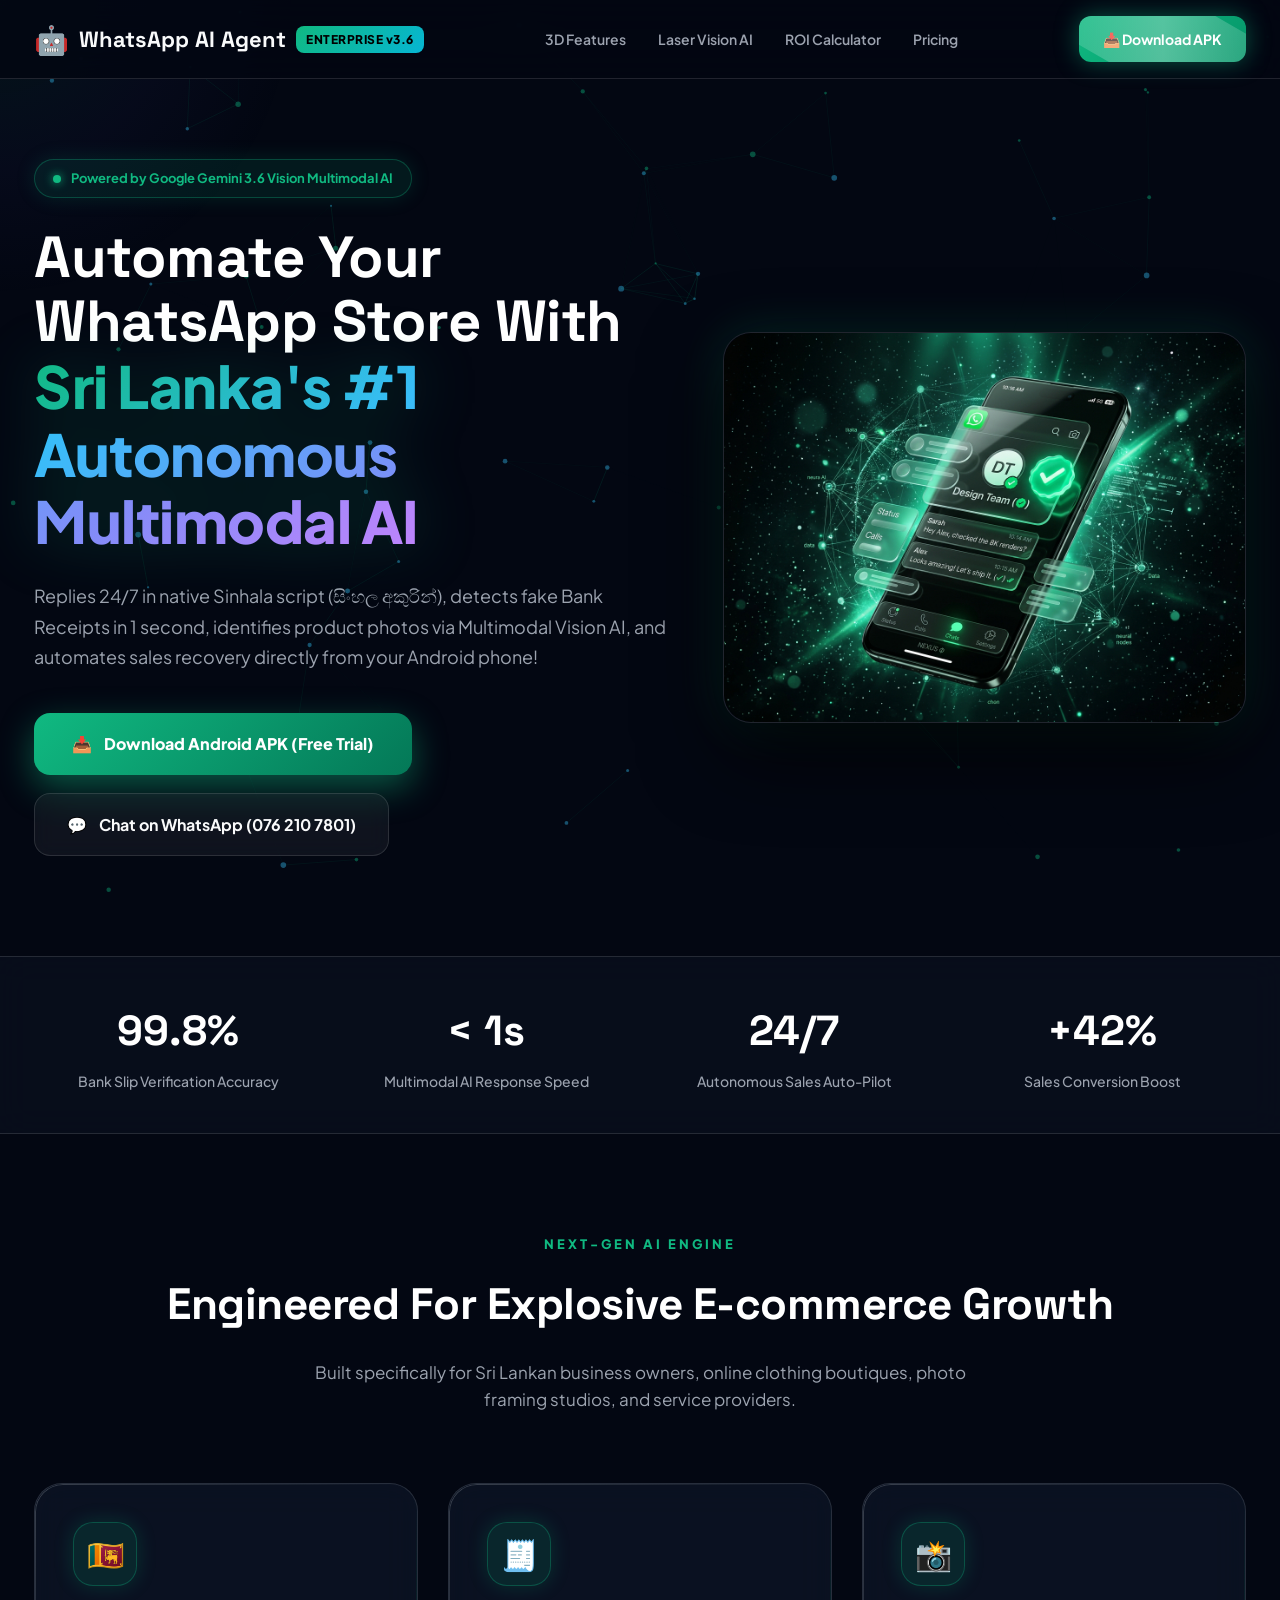
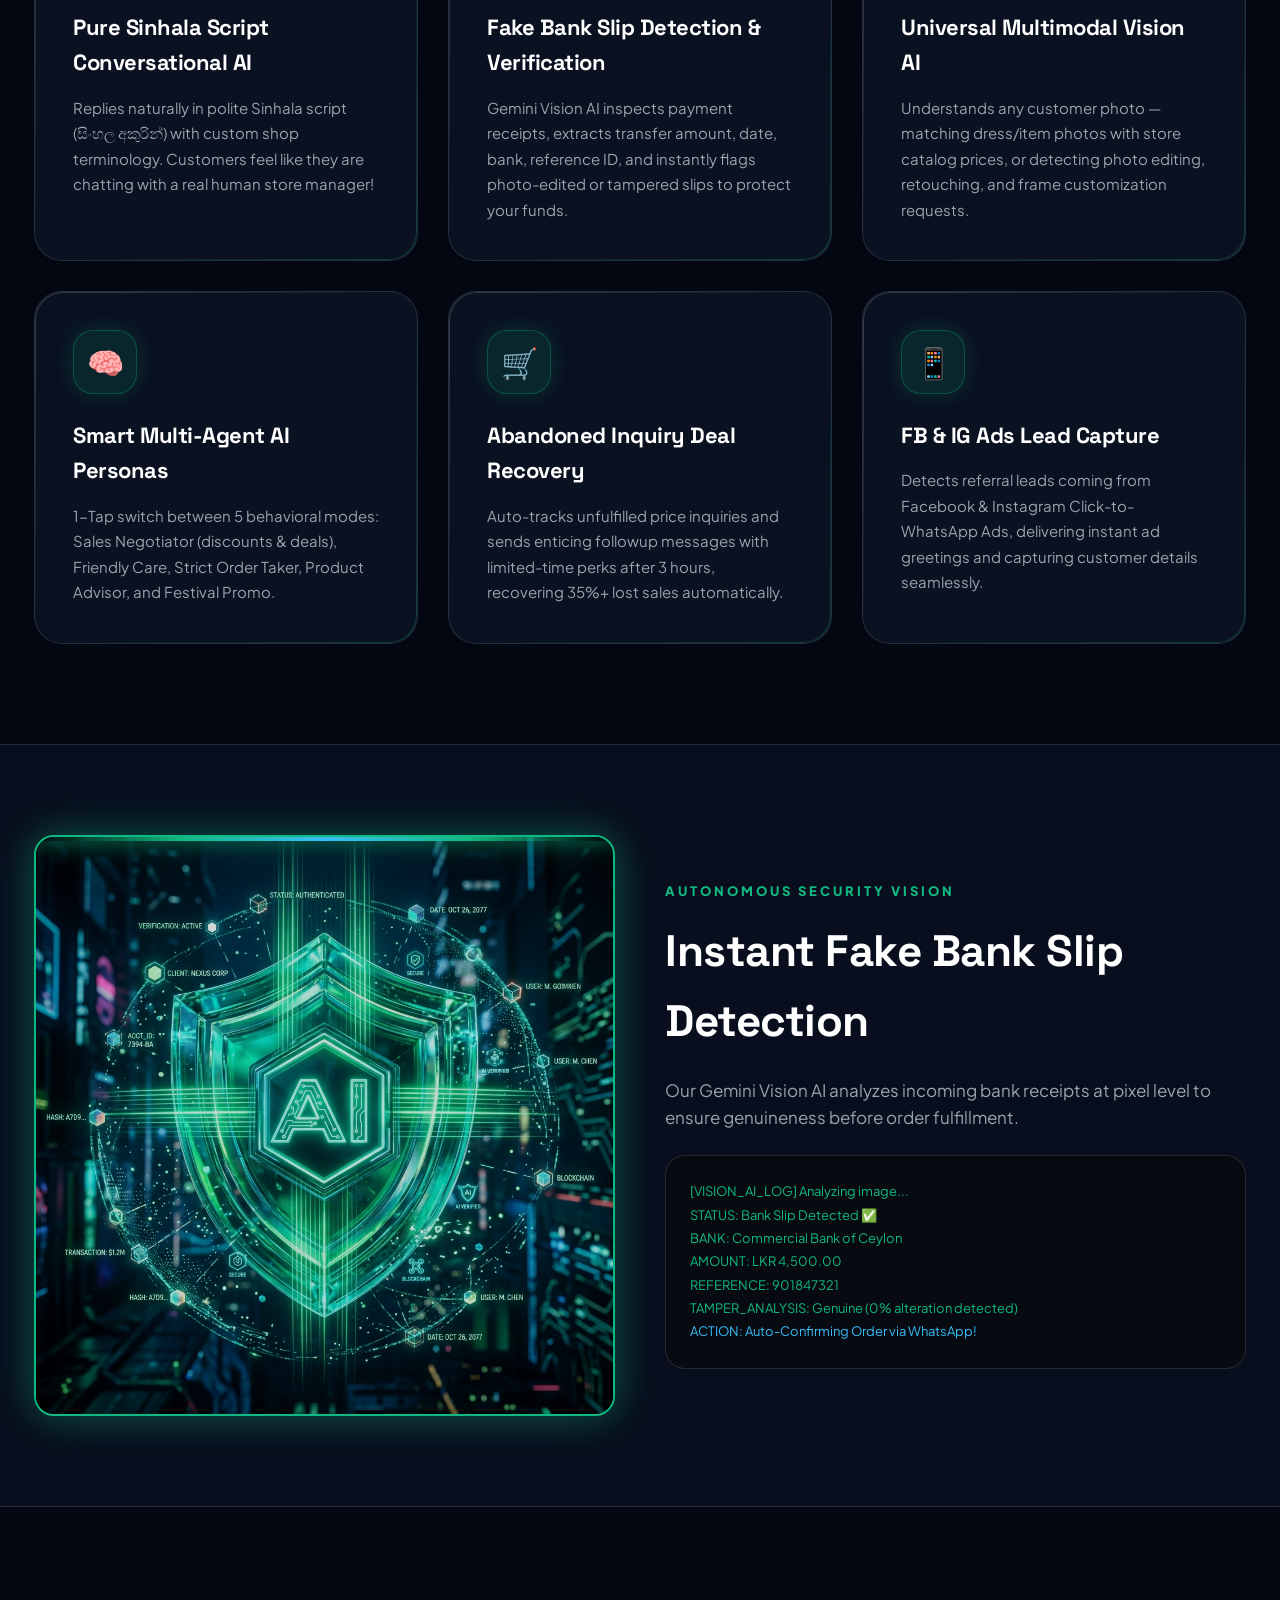
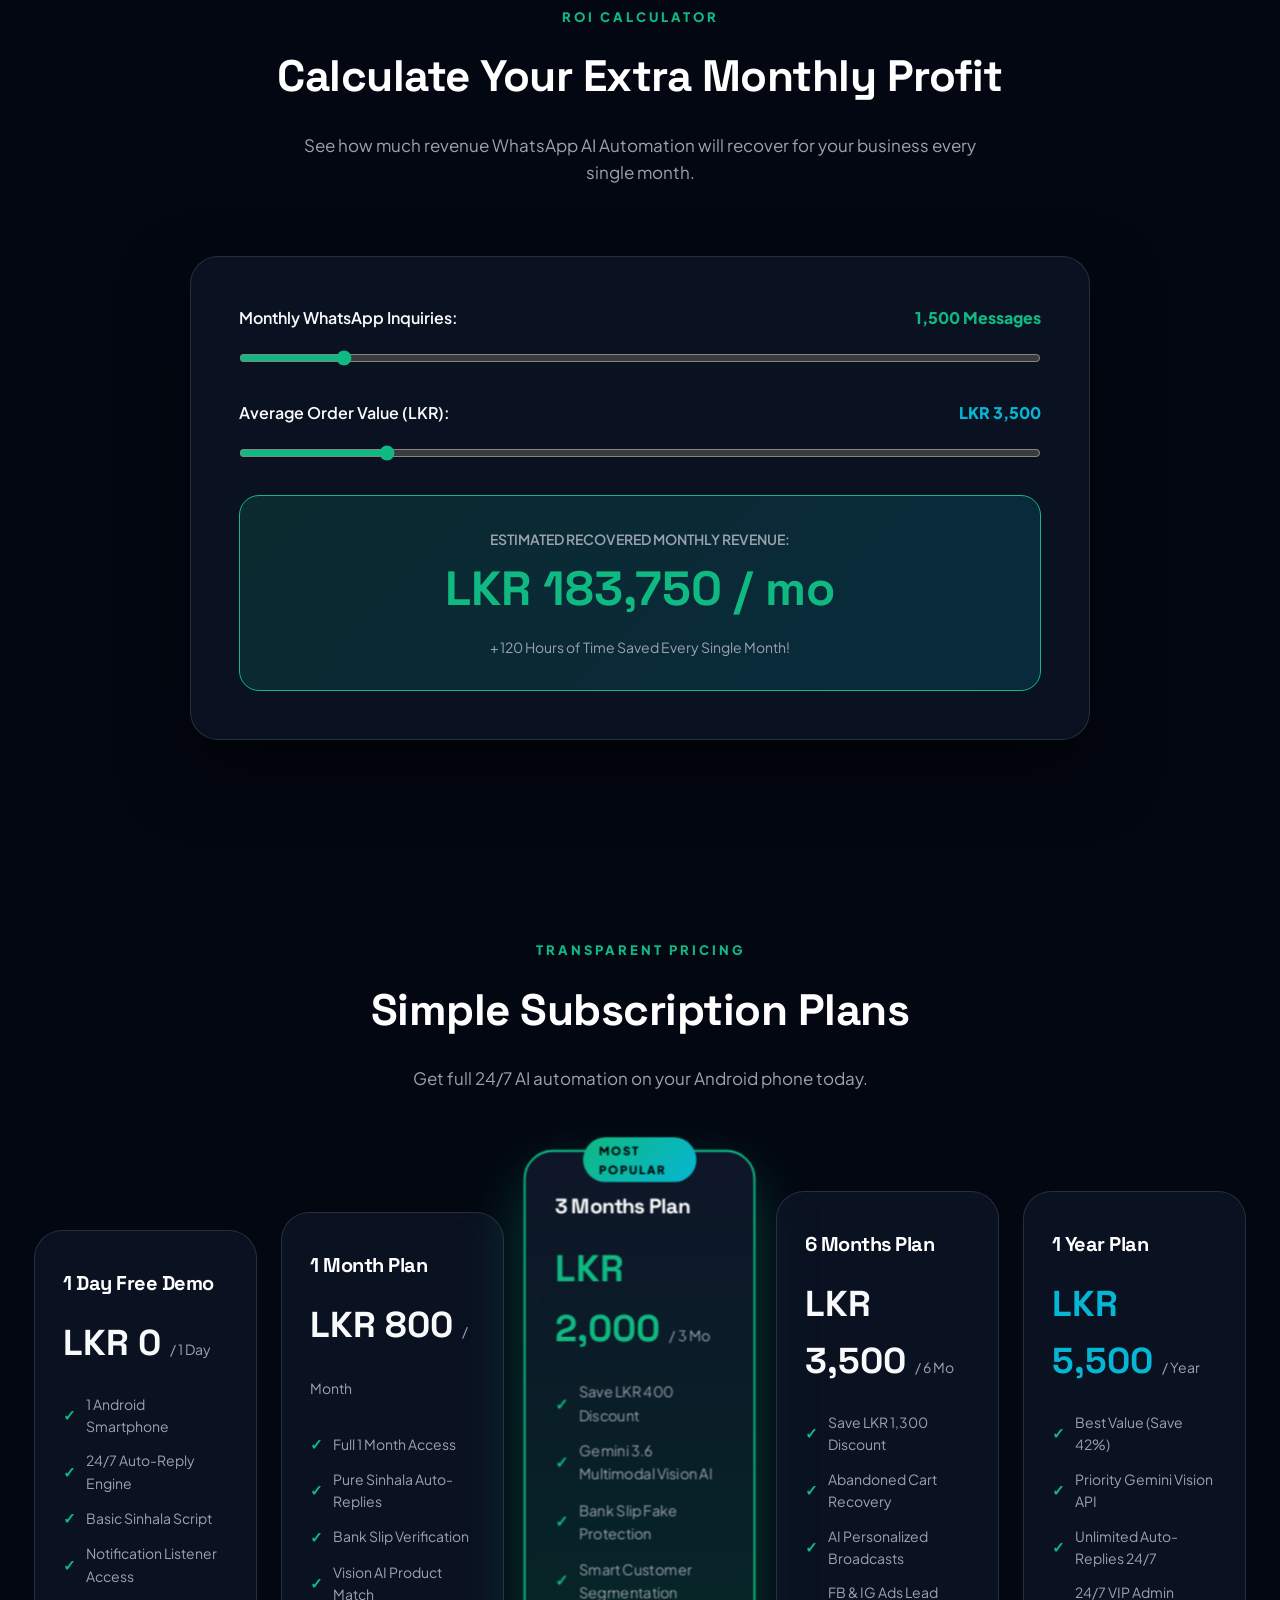
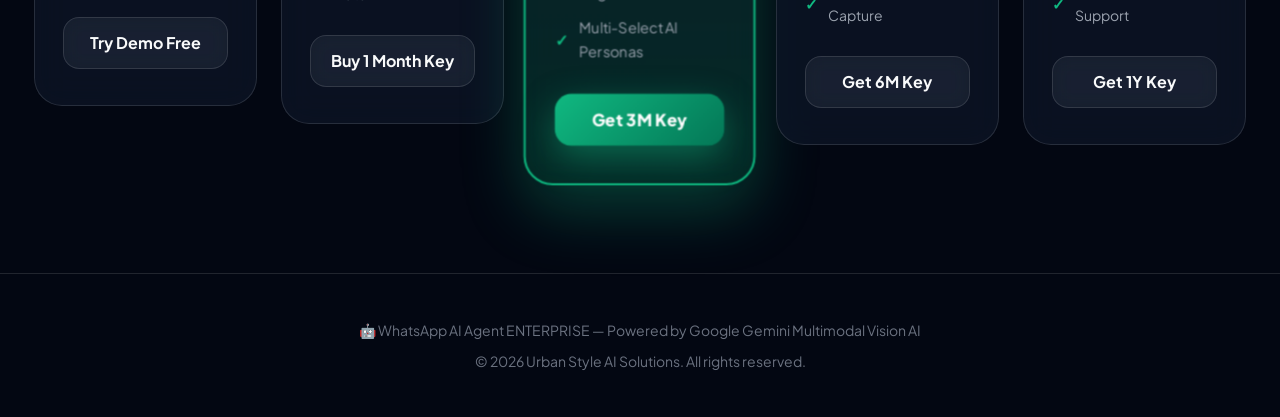
==== commit 7d4737e9: "Add files via upload" ====
--- a/agent/index.html
+++ b/agent/index.html
@@ -22,13 +22,16 @@
       <a href="#" class="brand-logo">
         <span style="font-size: 28px;">🤖</span> WhatsApp AI Agent <span class="logo-badge">ENTERPRISE v3.6</span>
       </a>
-      <ul class="nav-links">
-        <li><a href="#features" class="nav-link">3D Features</a></li>
-        <li><a href="#scanner" class="nav-link">Laser Vision AI</a></li>
-        <li><a href="#calculator" class="nav-link">ROI Calculator</a></li>
-        <li><a href="#pricing" class="nav-link">Pricing</a></li>
+      <ul class="nav-links" id="navLinks">
+        <li><a href="#features" class="nav-link" onclick="toggleMobileMenu()">3D Features</a></li>
+        <li><a href="#scanner" class="nav-link" onclick="toggleMobileMenu()">Laser Vision AI</a></li>
+        <li><a href="#calculator" class="nav-link" onclick="toggleMobileMenu()">ROI Calculator</a></li>
+        <li><a href="#pricing" class="nav-link" onclick="toggleMobileMenu()">Pricing</a></li>
       </ul>
-      <a href="app-debug.apk" download class="btn-nav">📥 Download APK</a>
+      <div style="display: flex; align-items: center; gap: 12px;">
+        <a href="app-debug.apk" download class="btn-nav">📥 Download APK</a>
+        <button class="nav-toggle" onclick="toggleMobileMenu()" aria-label="Toggle Menu">☰</button>
+      </div>
     </div>
   </nav>
 
@@ -291,6 +294,16 @@
       <p>© 2026 Urban Style AI Solutions. All rights reserved.</p>
     </div>
   </footer>
+
+  <!-- Floating Mobile Bottom Sticky CTA Bar -->
+  <div class="mobile-bottom-bar">
+    <a href="app-debug.apk" download class="btn-mobile-sticky-primary">
+      <span>📥</span> Free Demo
+    </a>
+    <a href="https://wa.me/94762107801?text=Hi!%20I%20want%20to%20get%20started%20with%20WhatsApp%20AI%20Agent." target="_blank" class="btn-mobile-sticky-secondary">
+      <span>💬</span> WhatsApp (076 210 7801)
+    </a>
+  </div>
 
   <!-- 3D Interactive Canvas & Animations Script -->
   <script>
@@ -420,6 +433,11 @@
         }, 40);
       });
     }
+    // 5. Mobile Navigation Menu Toggle
+    function toggleMobileMenu() {
+      const nav = document.getElementById('navLinks');
+      if (nav) nav.classList.toggle('active');
+    }
     window.addEventListener('load', animateCounters);
   </script>
 </body>
--- a/agent/style.css
+++ b/agent/style.css
@@ -88,9 +88,9 @@
   z-index: 100;
   backdrop-filter: blur(20px);
   -webkit-backdrop-filter: blur(20px);
-  background: rgba(3, 7, 18, 0.8);
+  background: rgba(3, 7, 18, 0.85);
   border-bottom: 1px solid var(--border-glass);
-  padding: 18px 0;
+  padding: 16px 0;
 }
 
 .nav-container {
@@ -102,7 +102,7 @@
 .brand-logo {
   display: flex;
   align-items: center;
-  gap: 12px;
+  gap: 10px;
   font-size: 22px;
   font-weight: 800;
   font-family: 'Space Grotesk', sans-serif;
@@ -134,6 +134,16 @@
 
 .nav-link:hover {
   color: var(--emerald);
+}
+
+.nav-toggle {
+  display: none;
+  background: transparent;
+  border: none;
+  color: #FFFFFF;
+  font-size: 24px;
+  cursor: pointer;
+  padding: 4px;
 }
 
 .btn-nav {
@@ -172,7 +182,7 @@
 
 /* ── Hero Section ─────────────────────────────────────── */
 .hero {
-  padding: 100px 0 80px;
+  padding: 80px 0 60px;
   position: relative;
 }
 
@@ -337,7 +347,7 @@
 
 /* ── 3D Tilt Feature Cards ────────────────────────────── */
 .features-section {
-  padding: 120px 0;
+  padding: 100px 0;
 }
 
 .section-header-center {
@@ -370,7 +380,7 @@
 
 .grid-3d {
   display: grid;
-  grid-template-columns: repeat(auto-fit, minmax(360px, 1fr));
+  grid-template-columns: repeat(auto-fit, minmax(340px, 1fr));
   gap: 30px;
 }
 
@@ -432,7 +442,7 @@
 
 /* ── Live Bank Slip Laser Scanner Demo Widget ─────────── */
 .scanner-section {
-  padding: 100px 0;
+  padding: 90px 0;
   background: rgba(15, 23, 42, 0.5);
   border-top: 1px solid var(--border-glass);
   border-bottom: 1px solid var(--border-glass);
@@ -481,15 +491,17 @@
   background: #070A11;
   border: 1px solid var(--border-glass);
   border-radius: var(--radius-lg);
-  padding: 28px;
+  padding: 24px;
   font-family: monospace;
-  font-size: 14px;
+  font-size: 13px;
   color: #10B981;
+  line-height: 1.8;
+  overflow-x: auto;
 }
 
 /* ── Interactive ROI Calculator ─────────────────────── */
 .calculator-section {
-  padding: 110px 0;
+  padding: 100px 0;
 }
 
 .calc-card {
@@ -543,13 +555,13 @@
 
 /* ── Pricing Section ─────────────────────────────────── */
 .pricing-section {
-  padding: 110px 0;
+  padding: 100px 0;
 }
 
 .pricing-cards-wrapper {
   display: grid;
-  grid-template-columns: repeat(auto-fit, minmax(320px, 1fr));
-  gap: 32px;
+  grid-template-columns: repeat(auto-fit, minmax(220px, 1fr));
+  gap: 24px;
   align-items: center;
 }
 
@@ -557,7 +569,7 @@
   background: var(--bg-card);
   border: 1px solid var(--border-glass);
   border-radius: var(--radius-xl);
-  padding: 44px 36px;
+  padding: 36px 28px;
   backdrop-filter: blur(16px);
   position: relative;
   transition: all 0.35s ease;
@@ -567,71 +579,194 @@
   background: linear-gradient(180deg, rgba(15, 23, 42, 0.95), rgba(6, 78, 59, 0.5));
   border: 2px solid var(--emerald);
   box-shadow: 0 25px 60px rgba(16, 185, 129, 0.3);
-  transform: scale(1.05);
+  transform: scale(1.04);
 }
 
 .badge-featured {
   position: absolute;
-  top: -16px;
+  top: -14px;
   left: 50%;
   transform: translateX(-50%);
   background: linear-gradient(135deg, var(--emerald), var(--cyan));
   color: #000;
-  padding: 6px 20px;
+  padding: 4px 16px;
   border-radius: 30px;
-  font-size: 12px;
+  font-size: 11px;
   font-weight: 800;
   text-transform: uppercase;
   letter-spacing: 1.5px;
 }
 
 .price-val {
-  font-size: 48px;
+  font-size: 36px;
   font-weight: 800;
   font-family: 'Space Grotesk', sans-serif;
-  margin: 20px 0 24px;
+  margin: 16px 0 20px;
 }
 
 .price-val span {
-  font-size: 16px;
+  font-size: 14px;
   color: var(--text-muted);
   font-weight: 400;
 }
 
 .feature-list {
   list-style: none;
-  margin-bottom: 36px;
+  margin-bottom: 30px;
 }
 
 .feature-list li {
-  font-size: 15px;
+  font-size: 14px;
   color: var(--text-muted);
-  margin-bottom: 14px;
-  display: flex;
-  align-items: center;
-  gap: 12px;
+  margin-bottom: 12px;
+  display: flex;
+  align-items: center;
+  gap: 10px;
 }
 
 .feature-list li::before {
   content: '✓';
   color: var(--emerald);
   font-weight: bold;
-  font-size: 16px;
+  font-size: 15px;
+}
+
+/* ── Floating Mobile Bottom Sticky CTA Bar ────────────── */
+.mobile-bottom-bar {
+  display: none;
+  position: fixed;
+  bottom: 0;
+  left: 0;
+  width: 100%;
+  z-index: 1000;
+  background: rgba(3, 7, 18, 0.95);
+  backdrop-filter: blur(20px);
+  -webkit-backdrop-filter: blur(20px);
+  border-top: 1px solid var(--border-glass-glow);
+  padding: 12px 16px;
+  gap: 12px;
+  box-shadow: 0 -10px 30px rgba(0, 0, 0, 0.85);
+}
+
+.btn-mobile-sticky-primary {
+  flex: 1;
+  background: linear-gradient(135deg, var(--emerald), #047857);
+  color: #FFFFFF;
+  padding: 14px;
+  border-radius: 14px;
+  font-weight: 800;
+  font-size: 14px;
+  text-align: center;
+  display: flex;
+  align-items: center;
+  justify-content: center;
+  gap: 8px;
+  box-shadow: 0 4px 20px var(--emerald-glow);
+}
+
+.btn-mobile-sticky-secondary {
+  flex: 1;
+  background: rgba(255, 255, 255, 0.08);
+  border: 1px solid var(--border-glass);
+  color: #FFFFFF;
+  padding: 14px;
+  border-radius: 14px;
+  font-weight: 700;
+  font-size: 14px;
+  text-align: center;
+  display: flex;
+  align-items: center;
+  justify-content: center;
+  gap: 8px;
 }
 
 /* ── Footer ──────────────────────────────────────────── */
 .footer {
   border-top: 1px solid var(--border-glass);
-  padding: 50px 0;
+  padding: 45px 0;
   text-align: center;
   color: var(--text-dim);
   font-size: 14px;
 }
 
-@media (max-width: 900px) {
-  .hero-grid, .scanner-grid { grid-template-columns: 1fr; }
-  .hero-title { font-size: 40px; }
-  .stats-grid { grid-template-columns: repeat(2, 1fr); }
+/* ── Mobile & Tablet Responsive Breakpoints ──────────── */
+@media (max-width: 1024px) {
+  .hero-title { font-size: 44px; }
+  .grid-3d { grid-template-columns: repeat(2, 1fr); }
+  .pricing-cards-wrapper { grid-template-columns: repeat(2, 1fr); }
+}
+
+@media (max-width: 768px) {
+  body { padding-bottom: 80px; } /* Prevents bottom content clipping on mobile */
+  .mobile-bottom-bar { display: flex; }
+  
+  .nav-links {
+    position: fixed;
+    top: 65px;
+    left: 0;
+    width: 100%;
+    background: rgba(3, 7, 18, 0.98);
+    backdrop-filter: blur(20px);
+    border-bottom: 1px solid var(--border-glass);
+    flex-direction: column;
+    padding: 28px 24px;
+    gap: 20px;
+    display: none;
+    box-shadow: 0 20px 40px rgba(0,0,0,0.9);
+  }
+  .nav-links.active { display: flex; }
+  .nav-toggle { display: block; }
+  
+  .hero-grid {
+    display: flex;
+    flex-direction: column;
+    text-align: center;
+    gap: 30px;
+  }
+  .hero-content {
+    display: flex;
+    flex-direction: column;
+    align-items: center;
+  }
+  .hero-3d-wrapper {
+    width: 100%;
+    margin: 10px 0 20px;
+  }
+  .hero-title { font-size: 34px; line-height: 1.2; }
+  .hero-desc { font-size: 15px; margin-bottom: 24px; }
+  
+  .hero-cta-box { width: 100%; justify-content: center; flex-direction: column; gap: 12px; }
+  .btn-hero-primary, .btn-hero-secondary { width: 100%; justify-content: center; font-size: 15px; padding: 16px 20px; }
+  
+  .stats-grid { grid-template-columns: repeat(2, 1fr); gap: 16px; }
+  .stat-num { font-size: 30px; }
+  .stat-label { font-size: 12px; }
+  
+  .grid-3d { grid-template-columns: 1fr; gap: 20px; }
+  .tilt-card { padding: 26px 20px; }
+  .card-icon-wrapper { width: 52px; height: 52px; font-size: 24px; margin-bottom: 16px; }
+  .card-title { font-size: 19px; }
+  .card-text { font-size: 14px; }
+  
+  .scanner-grid { grid-template-columns: 1fr; gap: 28px; }
+  .title-large { font-size: 28px; }
+  .desc-muted { font-size: 15px; }
+  
+  .calc-card { padding: 28px 20px; }
+  .slider-label { font-size: 14px; }
+  .roi-amount { font-size: 34px; }
+  
+  .pricing-cards-wrapper { grid-template-columns: 1fr !important; gap: 20px; }
+  .price-card { padding: 32px 24px; }
   .price-card.featured-pro { transform: none; }
-  .nav-links { display: none; }
-}
+}
+
+@media (max-width: 480px) {
+  .container { padding: 0 16px; }
+  .brand-logo { font-size: 17px; }
+  .hero-title { font-size: 27px; }
+  .hero-pill { font-size: 11px; padding: 6px 12px; margin-bottom: 20px; }
+  .btn-nav { padding: 8px 14px; font-size: 12px; }
+  .stats-grid { grid-template-columns: 1fr; gap: 12px; }
+  .stat-card { background: rgba(255,255,255,0.03); padding: 16px; border-radius: 14px; border: 1px solid var(--border-glass); }
+}
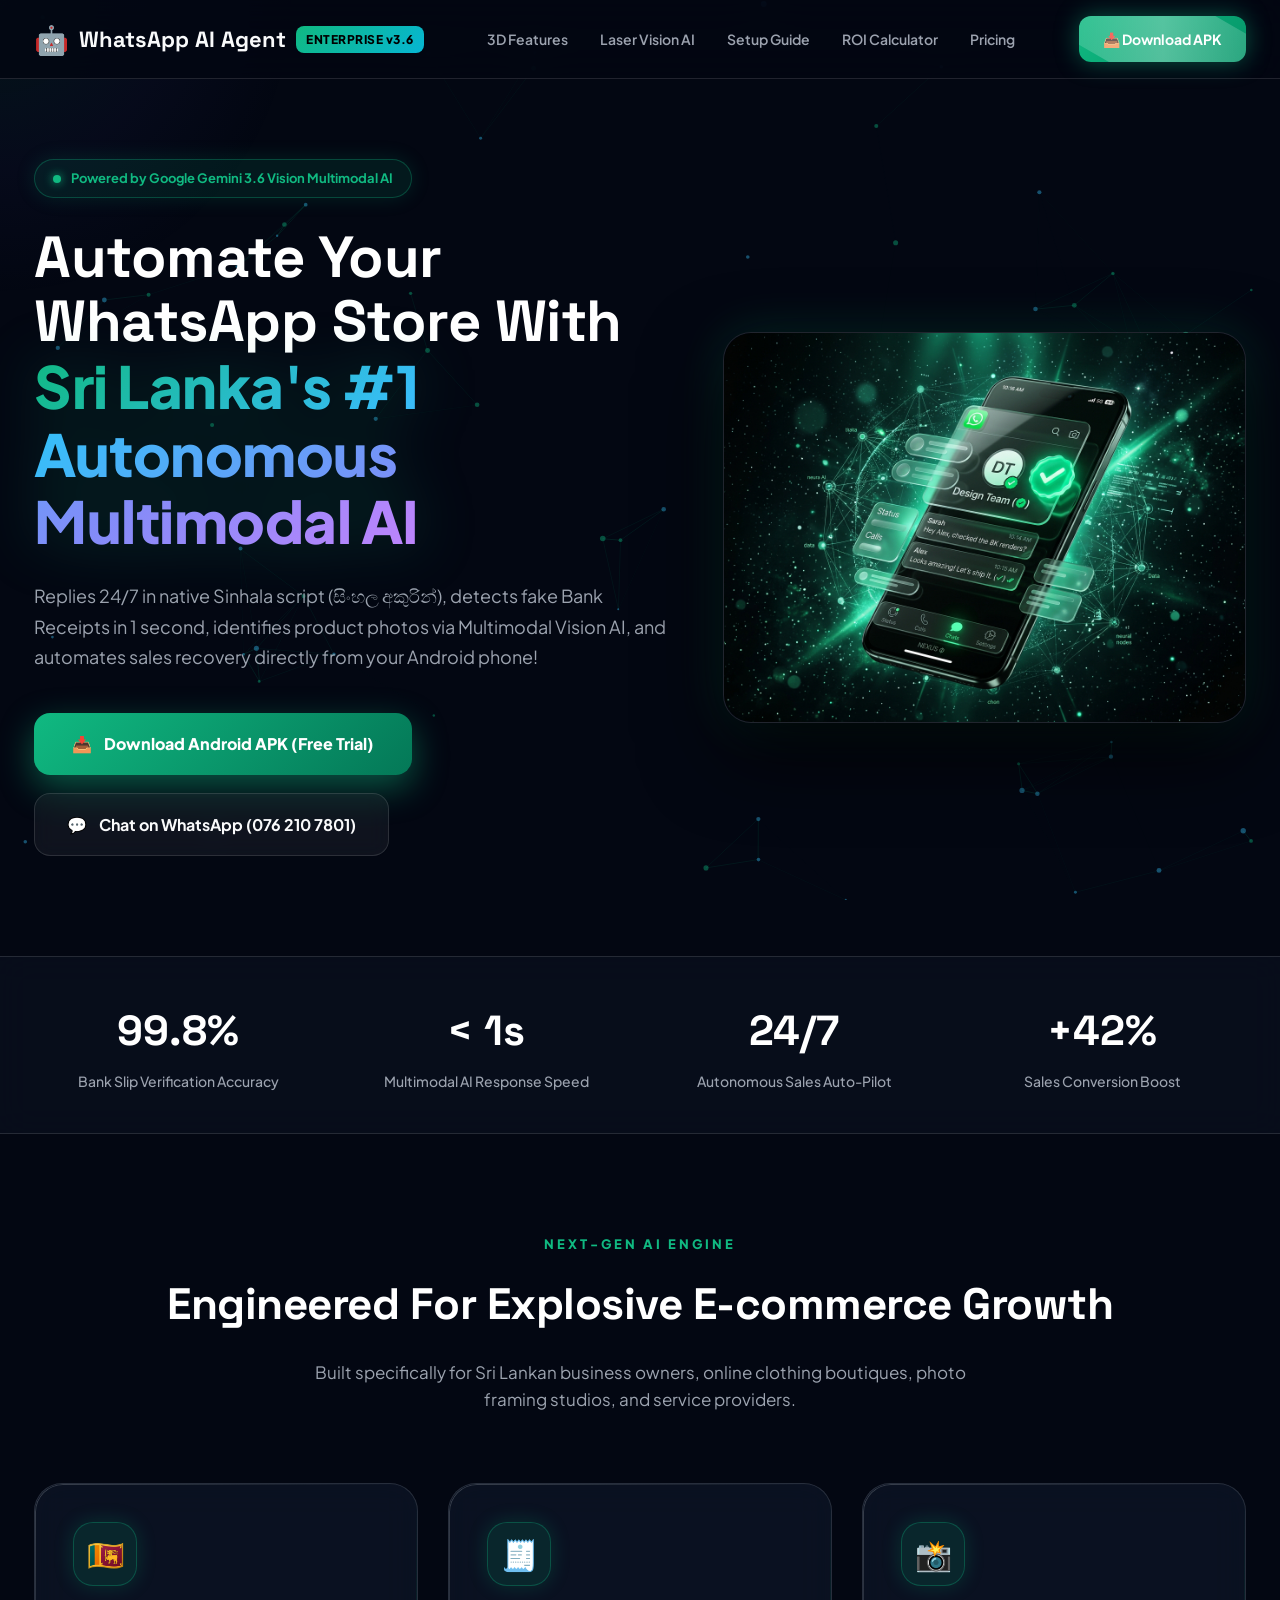
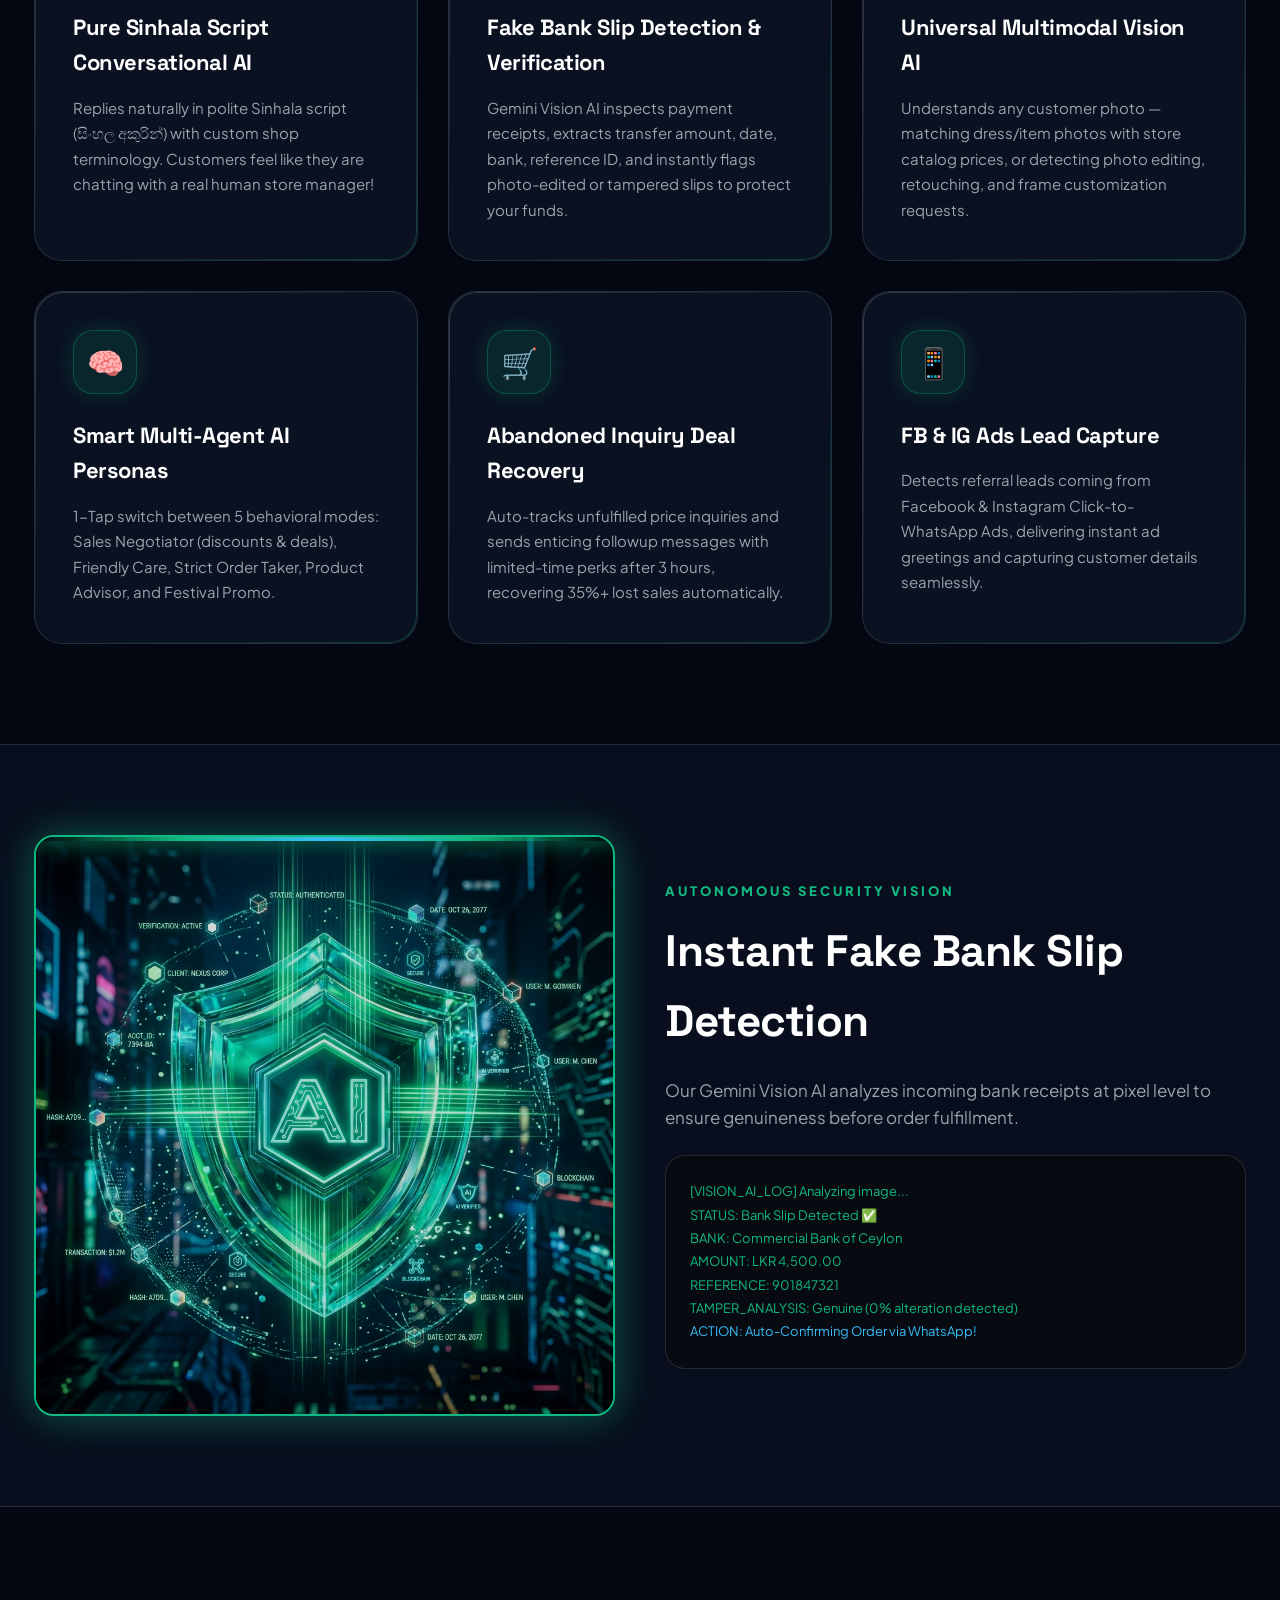
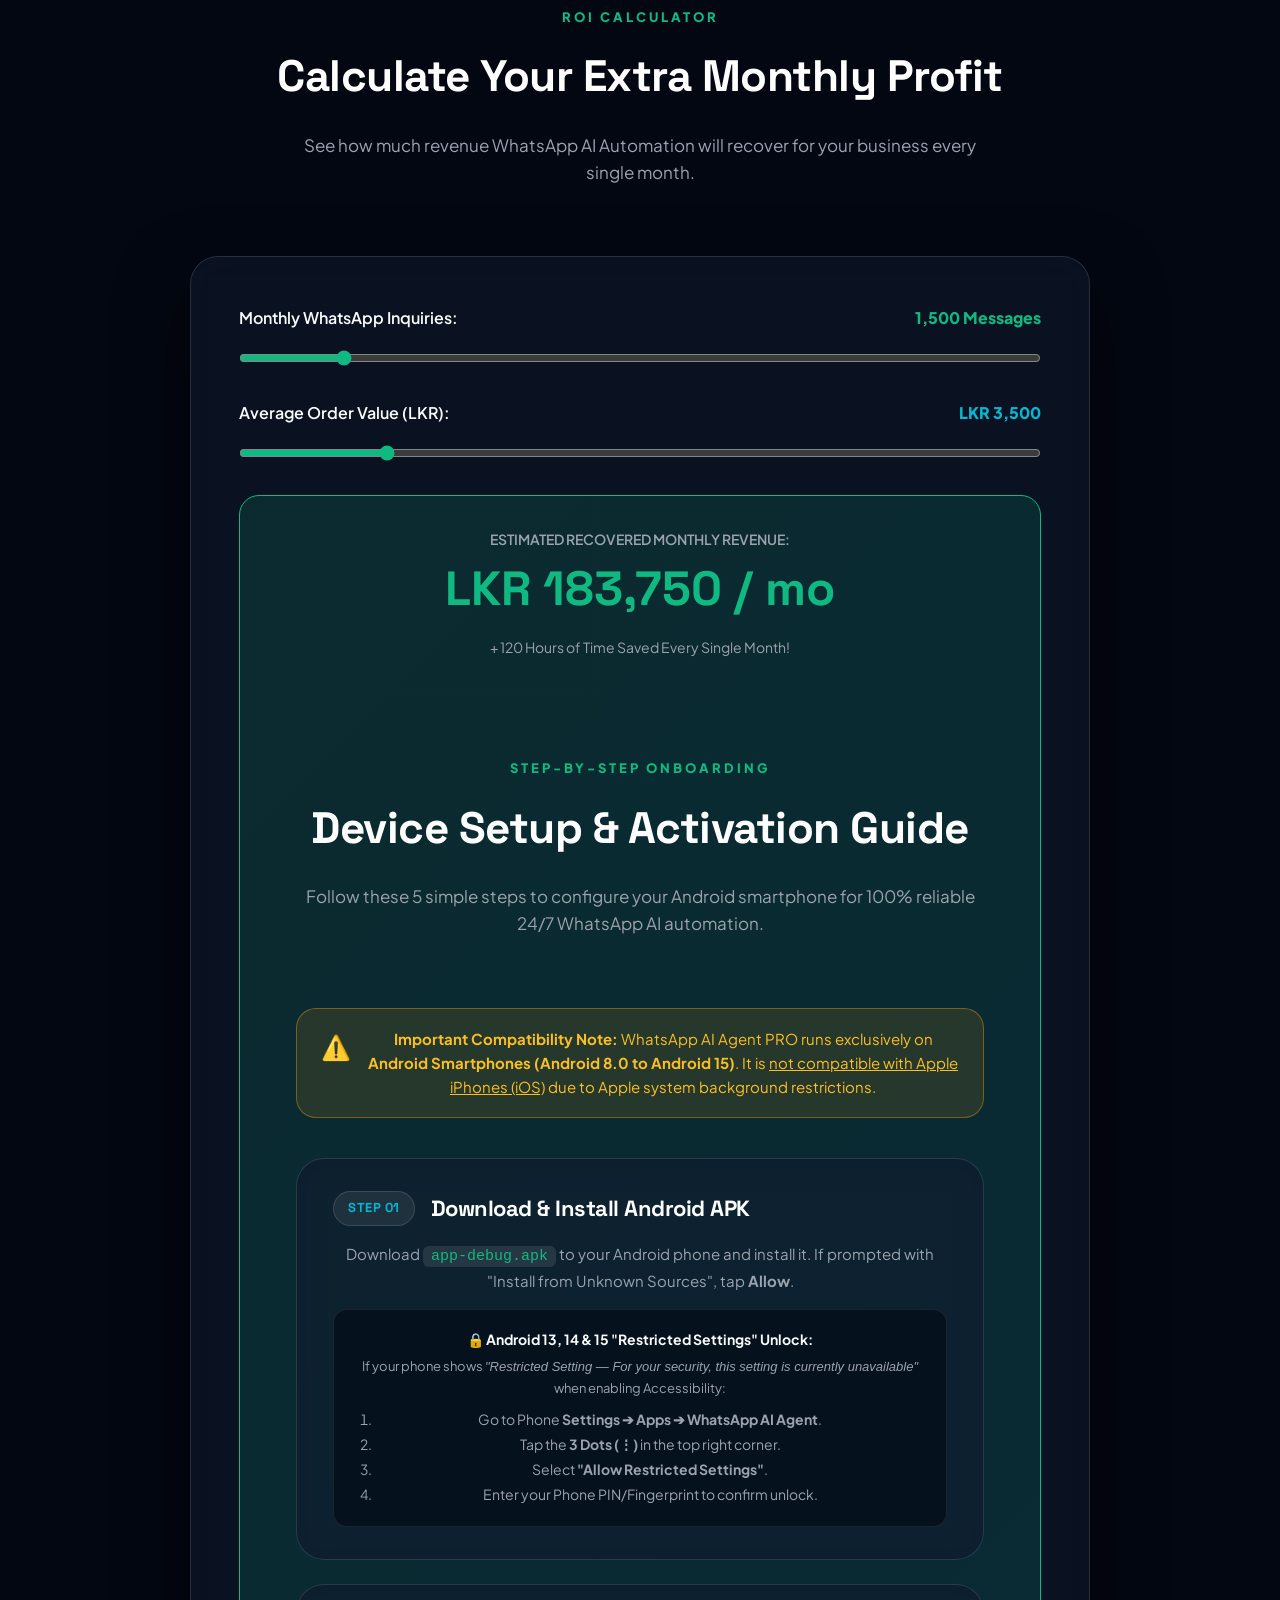
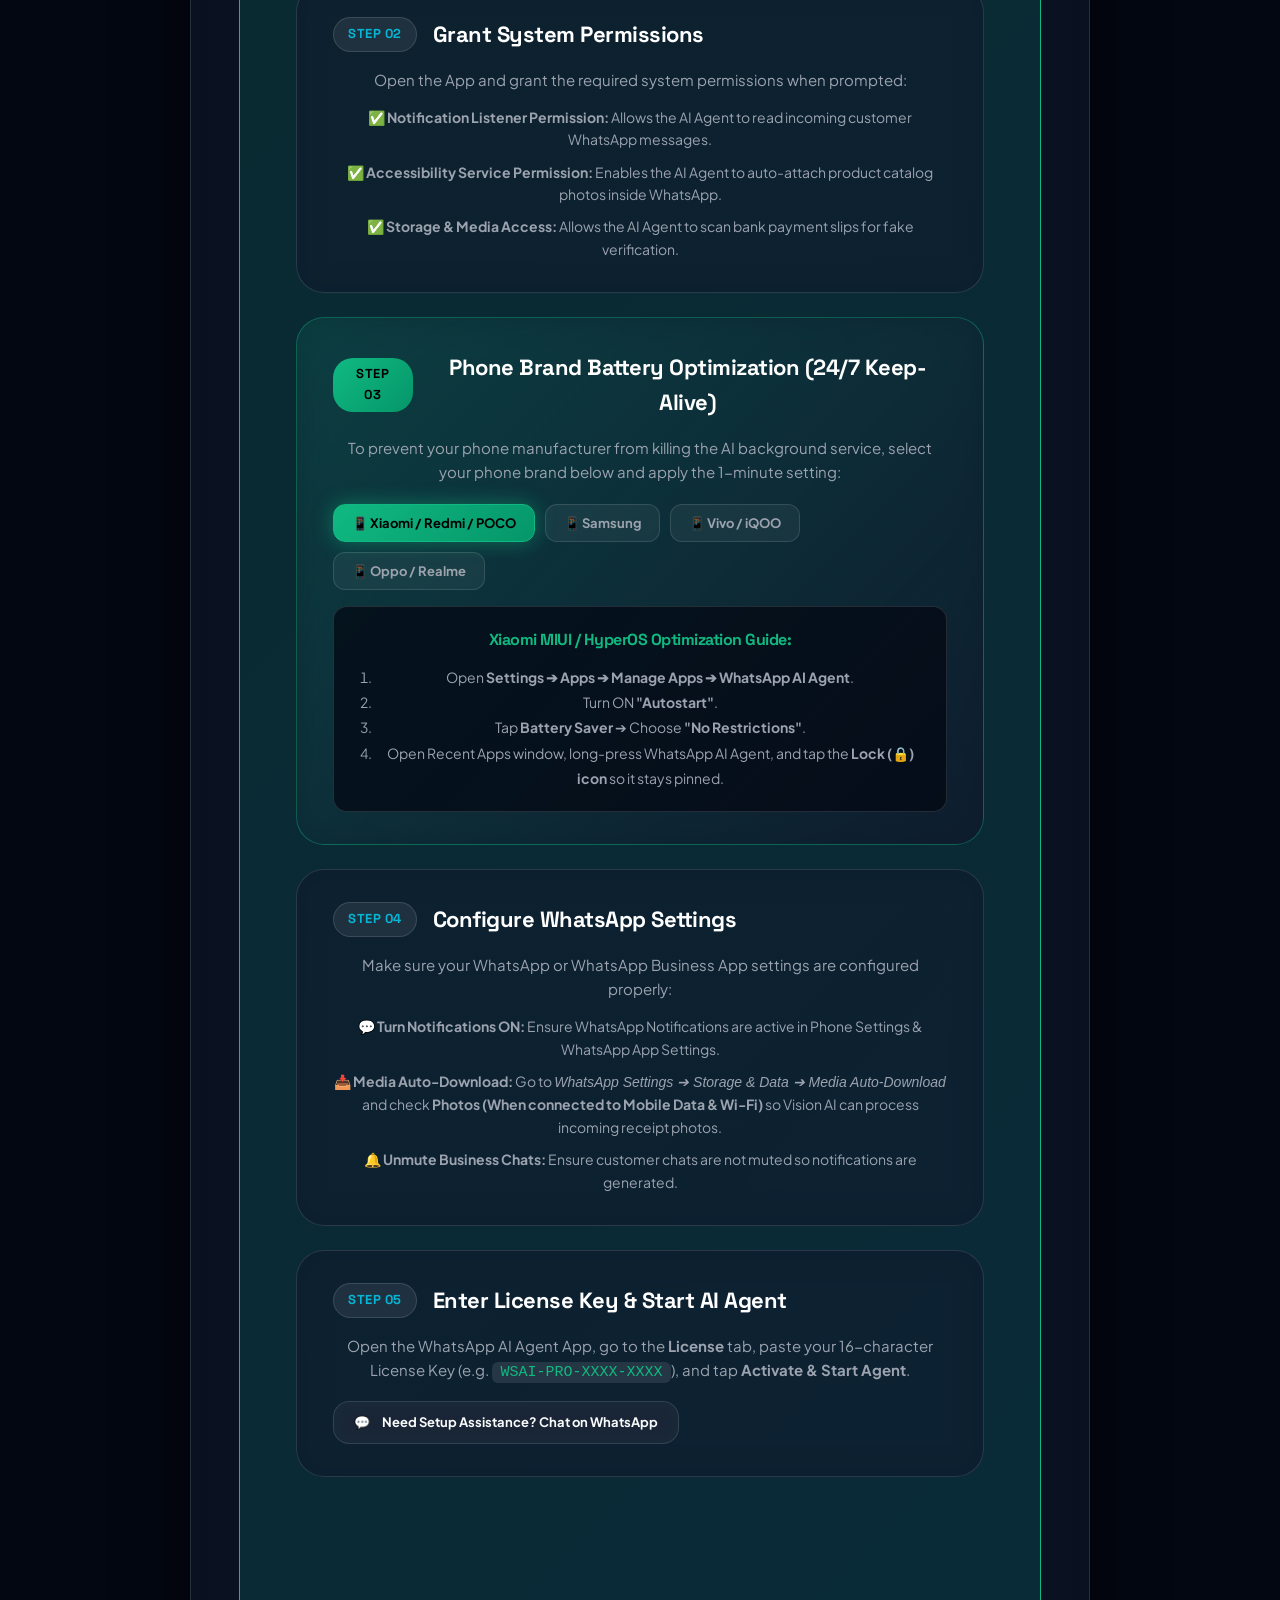
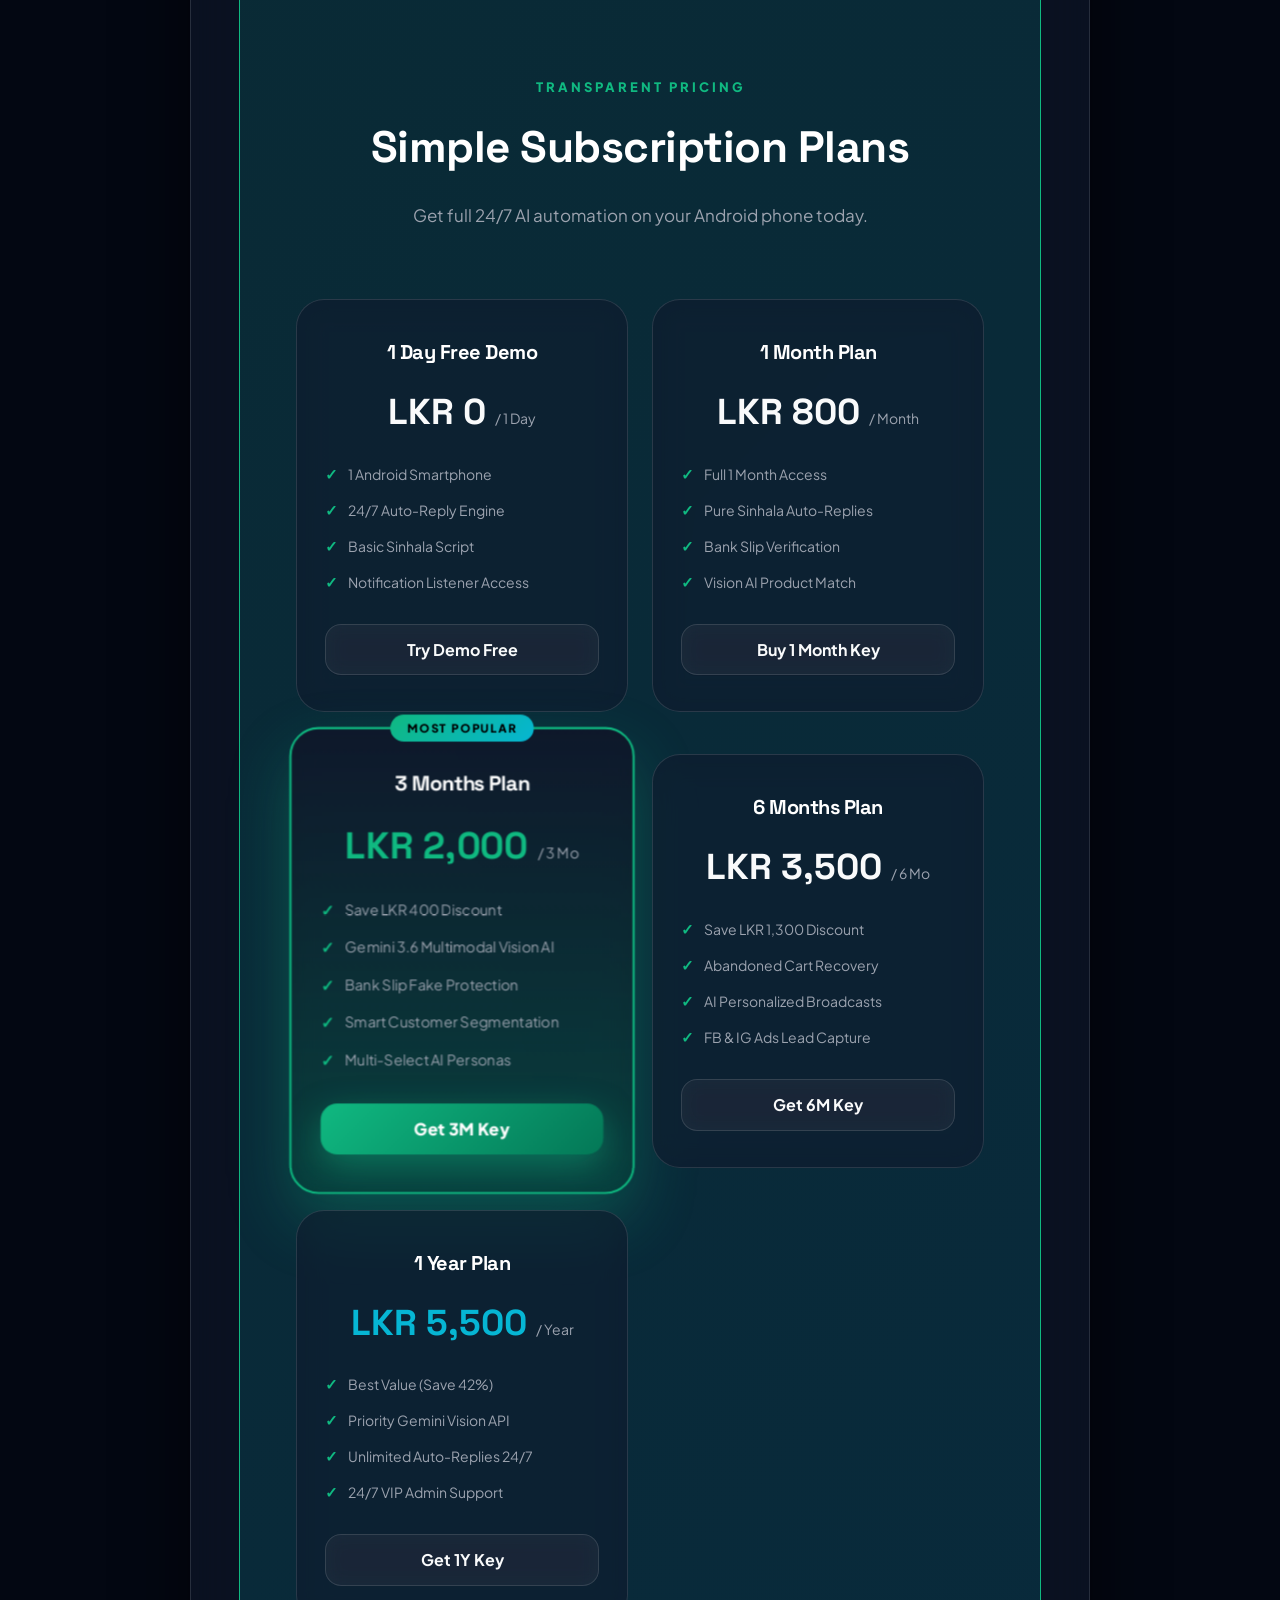
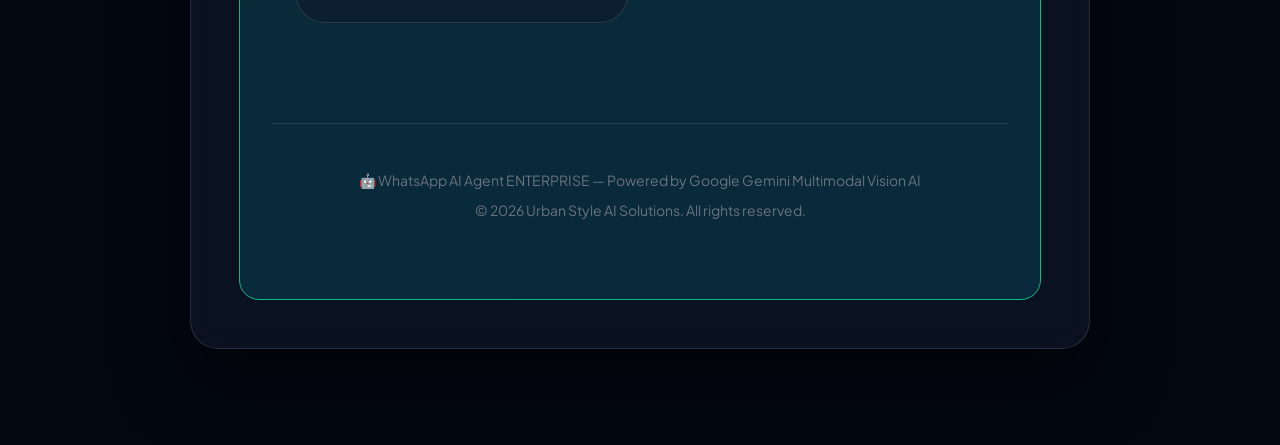
==== commit f2cff6b9: "Add files via upload" ====
--- a/agent/index.html
+++ b/agent/index.html
@@ -25,6 +25,7 @@
       <ul class="nav-links" id="navLinks">
         <li><a href="#features" class="nav-link" onclick="toggleMobileMenu()">3D Features</a></li>
         <li><a href="#scanner" class="nav-link" onclick="toggleMobileMenu()">Laser Vision AI</a></li>
+        <li><a href="#setup-guide" class="nav-link" onclick="toggleMobileMenu()">Setup Guide</a></li>
         <li><a href="#calculator" class="nav-link" onclick="toggleMobileMenu()">ROI Calculator</a></li>
         <li><a href="#pricing" class="nav-link" onclick="toggleMobileMenu()">Pricing</a></li>
       </ul>
@@ -202,6 +203,142 @@
           <div style="font-size: 14px; color: var(--text-muted); font-weight: 600; text-transform: uppercase;">Estimated Recovered Monthly Revenue:</div>
           <div class="roi-amount" id="roiResult">LKR 183,750 / mo</div>
           <p style="font-size: 14px; color: var(--text-muted);">+ 120 Hours of Time Saved Every Single Month!</p>
+  <!-- Interactive Step-by-Step Onboarding & Device Setup Guide -->
+  <section class="setup-section" id="setup-guide">
+    <div class="container">
+      <div class="section-header-center">
+        <span class="badge-tag">STEP-BY-STEP ONBOARDING</span>
+        <h2 class="title-large">Device Setup & Activation Guide</h2>
+        <p class="desc-muted">Follow these 5 simple steps to configure your Android smartphone for 100% reliable 24/7 WhatsApp AI automation.</p>
+      </div>
+
+      <!-- iOS Notice Alert -->
+      <div class="alert-banner warning">
+        <span class="alert-icon">⚠️</span>
+        <div>
+          <strong>Important Compatibility Note:</strong> WhatsApp AI Agent PRO runs exclusively on <strong>Android Smartphones (Android 8.0 to Android 15)</strong>. It is <u>not compatible with Apple iPhones (iOS)</u> due to Apple system background restrictions.
+        </div>
+      </div>
+
+      <div class="setup-steps-wrapper">
+        <!-- Step 1 -->
+        <div class="step-card">
+          <div class="step-header">
+            <span class="step-badge">STEP 01</span>
+            <h3 class="step-title">Download & Install Android APK</h3>
+          </div>
+          <p class="step-desc">Download <code>app-debug.apk</code> to your Android phone and install it. If prompted with "Install from Unknown Sources", tap <strong>Allow</strong>.</p>
+          
+          <div class="step-sub-box">
+            <div class="sub-box-title">🔒 Android 13, 14 & 15 "Restricted Settings" Unlock:</div>
+            <p style="font-size: 13px; color: var(--text-muted); margin-top: 6px;">
+              If your phone shows <em>"Restricted Setting — For your security, this setting is currently unavailable"</em> when enabling Accessibility:
+            </p>
+            <ol class="setup-list" style="margin-top: 8px;">
+              <li>Go to Phone <strong>Settings ➔ Apps ➔ WhatsApp AI Agent</strong>.</li>
+              <li>Tap the <strong>3 Dots (⋮)</strong> in the top right corner.</li>
+              <li>Select <strong>"Allow Restricted Settings"</strong>.</li>
+              <li>Enter your Phone PIN/Fingerprint to confirm unlock.</li>
+            </ol>
+          </div>
+        </div>
+
+        <!-- Step 2 -->
+        <div class="step-card">
+          <div class="step-header">
+            <span class="step-badge">STEP 02</span>
+            <h3 class="step-title">Grant System Permissions</h3>
+          </div>
+          <p class="step-desc">Open the App and grant the required system permissions when prompted:</p>
+          <ul class="setup-check-list">
+            <li>✅ <strong>Notification Listener Permission:</strong> Allows the AI Agent to read incoming customer WhatsApp messages.</li>
+            <li>✅ <strong>Accessibility Service Permission:</strong> Enables the AI Agent to auto-attach product catalog photos inside WhatsApp.</li>
+            <li>✅ <strong>Storage & Media Access:</strong> Allows the AI Agent to scan bank payment slips for fake verification.</li>
+          </ul>
+        </div>
+
+        <!-- Step 3 (Interactive OEM Brand Switcher) -->
+        <div class="step-card step-card-featured">
+          <div class="step-header">
+            <span class="step-badge featured">STEP 03</span>
+            <h3 class="step-title">Phone Brand Battery Optimization (24/7 Keep-Alive)</h3>
+          </div>
+          <p class="step-desc">To prevent your phone manufacturer from killing the AI background service, select your phone brand below and apply the 1-minute setting:</p>
+
+          <!-- Brand Switcher Tabs -->
+          <div class="brand-tabs-bar">
+            <button class="brand-tab active" onclick="switchBrandTab('xiaomi', this)">📱 Xiaomi / Redmi / POCO</button>
+            <button class="brand-tab" onclick="switchBrandTab('samsung', this)">📱 Samsung</button>
+            <button class="brand-tab" onclick="switchBrandTab('vivo', this)">📱 Vivo / iQOO</button>
+            <button class="brand-tab" onclick="switchBrandTab('oppo', this)">📱 Oppo / Realme</button>
+          </div>
+
+          <!-- Brand Content Panels -->
+          <div class="brand-panel active" id="brand-xiaomi">
+            <h4 class="brand-panel-title">Xiaomi MIUI / HyperOS Optimization Guide:</h4>
+            <ol class="setup-list">
+              <li>Open <strong>Settings ➔ Apps ➔ Manage Apps ➔ WhatsApp AI Agent</strong>.</li>
+              <li>Turn ON <strong>"Autostart"</strong>.</li>
+              <li>Tap <strong>Battery Saver</strong> ➔ Choose <strong>"No Restrictions"</strong>.</li>
+              <li>Open Recent Apps window, long-press WhatsApp AI Agent, and tap the <strong>Lock (🔒) icon</strong> so it stays pinned.</li>
+            </ol>
+          </div>
+
+          <div class="brand-panel" id="brand-samsung">
+            <h4 class="brand-panel-title">Samsung OneUI Optimization Guide:</h4>
+            <ol class="setup-list">
+              <li>Open <strong>Settings ➔ Apps ➔ WhatsApp AI Agent</strong>.</li>
+              <li>Tap <strong>Battery</strong> ➔ Choose <strong>"Unrestricted"</strong>.</li>
+              <li>Go to <strong>Settings ➔ Device Care ➔ Battery ➔ Background Usage Limits</strong>.</li>
+              <li>Ensure WhatsApp AI Agent is NOT in <em>"Sleeping Apps"</em> or <em>"Deep Sleeping Apps"</em>.</li>
+            </ol>
+          </div>
+
+          <div class="brand-panel" id="brand-vivo">
+            <h4 class="brand-panel-title">Vivo / iQOO FuntouchOS Optimization Guide:</h4>
+            <ol class="setup-list">
+              <li>Open <strong>Settings ➔ Battery ➔ High Background Power Consumption</strong>.</li>
+              <li>Find <strong>WhatsApp AI Agent</strong> and turn the toggle <strong>ON</strong>.</li>
+              <li>Go to <strong>Settings ➔ Apps ➔ WhatsApp AI Agent ➔ Autostart</strong> and turn <strong>ON</strong>.</li>
+            </ol>
+          </div>
+
+          <div class="brand-panel" id="brand-oppo">
+            <h4 class="brand-panel-title">Oppo / Realme ColorOS Optimization Guide:</h4>
+            <ol class="setup-list">
+              <li>Open <strong>Settings ➔ Battery ➔ App Battery Management</strong>.</li>
+              <li>Select <strong>WhatsApp AI Agent</strong> ➔ Turn ON <strong>"Allow Background Activity"</strong> & <strong>"Allow Auto Launch"</strong>.</li>
+            </ol>
+          </div>
+        </div>
+
+        <!-- Step 4 -->
+        <div class="step-card">
+          <div class="step-header">
+            <span class="step-badge">STEP 04</span>
+            <h3 class="step-title">Configure WhatsApp Settings</h3>
+          </div>
+          <p class="step-desc">Make sure your WhatsApp or WhatsApp Business App settings are configured properly:</p>
+          <ul class="setup-check-list">
+            <li>💬 <strong>Turn Notifications ON:</strong> Ensure WhatsApp Notifications are active in Phone Settings & WhatsApp App Settings.</li>
+            <li>📥 <strong>Media Auto-Download:</strong> Go to <em>WhatsApp Settings ➔ Storage & Data ➔ Media Auto-Download</em> and check <strong>Photos (When connected to Mobile Data & Wi-Fi)</strong> so Vision AI can process incoming receipt photos.</li>
+            <li>🔔 <strong>Unmute Business Chats:</strong> Ensure customer chats are not muted so notifications are generated.</li>
+          </ul>
+        </div>
+
+        <!-- Step 5 -->
+        <div class="step-card">
+          <div class="step-header">
+            <span class="step-badge">STEP 05</span>
+            <h3 class="step-title">Enter License Key & Start AI Agent</h3>
+          </div>
+          <p class="step-desc">Open the WhatsApp AI Agent App, go to the <strong>License</strong> tab, paste your 16-character License Key (e.g. <code>WSAI-PRO-XXXX-XXXX</code>), and tap <strong>Activate & Start Agent</strong>.</p>
+          
+          <div style="margin-top: 16px; display: flex; gap: 12px; flex-wrap: wrap;">
+            <a href="https://wa.me/94762107801?text=Hi!%20I%20need%20help%20setting%20up%20my%20WhatsApp%20AI%20Agent." target="_blank" class="btn-hero-secondary" style="padding: 10px 20px; font-size: 13px;">
+              <span>💬</span> Need Setup Assistance? Chat on WhatsApp
+            </a>
+          </div>
         </div>
       </div>
     </div>
@@ -438,6 +575,16 @@
       const nav = document.getElementById('navLinks');
       if (nav) nav.classList.toggle('active');
     }
+
+    // 6. Brand Tab Switcher for Setup Guide
+    function switchBrandTab(brandId, btn) {
+      document.querySelectorAll('.brand-tab').forEach(b => b.classList.remove('active'));
+      document.querySelectorAll('.brand-panel').forEach(p => p.classList.remove('active'));
+      btn.classList.add('active');
+      const panel = document.getElementById('brand-' + brandId);
+      if (panel) panel.classList.add('active');
+    }
+
     window.addEventListener('load', animateCounters);
   </script>
 </body>
--- a/agent/style.css
+++ b/agent/style.css
@@ -770,3 +770,199 @@
   .stats-grid { grid-template-columns: 1fr; gap: 12px; }
   .stat-card { background: rgba(255,255,255,0.03); padding: 16px; border-radius: 14px; border: 1px solid var(--border-glass); }
 }
+
+/* ── Interactive Onboarding & Setup Guide ─────────────── */
+.setup-section {
+  padding: 100px 0;
+  position: relative;
+}
+
+.alert-banner {
+  display: flex;
+  align-items: flex-start;
+  gap: 16px;
+  background: rgba(245, 158, 11, 0.12);
+  border: 1px solid rgba(245, 158, 11, 0.4);
+  border-radius: var(--radius-lg);
+  padding: 18px 24px;
+  margin-bottom: 40px;
+  color: #FBBF24;
+  font-size: 15px;
+  line-height: 1.6;
+}
+
+.alert-icon {
+  font-size: 24px;
+  flex-shrink: 0;
+}
+
+.setup-steps-wrapper {
+  display: flex;
+  flex-direction: column;
+  gap: 24px;
+}
+
+.step-card {
+  background: var(--bg-card);
+  backdrop-filter: blur(16px);
+  -webkit-backdrop-filter: blur(16px);
+  border: 1px solid var(--border-glass);
+  border-radius: var(--radius-xl);
+  padding: 32px 36px;
+  transition: all 0.3s ease;
+  position: relative;
+}
+
+.step-card:hover {
+  border-color: rgba(16, 185, 129, 0.3);
+  box-shadow: 0 10px 30px rgba(0, 0, 0, 0.3);
+}
+
+.step-card-featured {
+  border-color: rgba(16, 185, 129, 0.4);
+  background: linear-gradient(135deg, rgba(16, 185, 129, 0.08), rgba(15, 23, 42, 0.8));
+}
+
+.step-header {
+  display: flex;
+  align-items: center;
+  gap: 16px;
+  margin-bottom: 16px;
+}
+
+.step-badge {
+  background: rgba(255, 255, 255, 0.08);
+  border: 1px solid var(--border-glass);
+  color: var(--cyan);
+  font-family: 'Space Grotesk', sans-serif;
+  font-size: 13px;
+  font-weight: 800;
+  padding: 6px 14px;
+  border-radius: 20px;
+  letter-spacing: 0.5px;
+}
+
+.step-badge.featured {
+  background: linear-gradient(135deg, var(--emerald), #059669);
+  color: #000;
+  border: none;
+}
+
+.step-title {
+  font-size: 22px;
+  font-weight: 700;
+  color: #FFFFFF;
+}
+
+.step-desc {
+  font-size: 15px;
+  color: var(--text-muted);
+  line-height: 1.6;
+}
+
+.step-desc code {
+  background: rgba(255, 255, 255, 0.1);
+  color: var(--emerald);
+  padding: 2px 8px;
+  border-radius: 6px;
+  font-family: monospace;
+}
+
+.step-sub-box {
+  background: rgba(3, 7, 18, 0.6);
+  border: 1px solid rgba(255, 255, 255, 0.08);
+  border-radius: var(--radius-md);
+  padding: 18px 20px;
+  margin-top: 16px;
+}
+
+.sub-box-title {
+  font-size: 14px;
+  font-weight: 700;
+  color: #F8FAFC;
+}
+
+.setup-list {
+  padding-left: 20px;
+  color: var(--text-muted);
+  font-size: 14px;
+  line-height: 1.8;
+}
+
+.setup-check-list {
+  list-style: none;
+  margin-top: 14px;
+  display: flex;
+  flex-direction: column;
+  gap: 10px;
+}
+
+.setup-check-list li {
+  font-size: 14px;
+  color: var(--text-muted);
+  line-height: 1.6;
+}
+
+/* ── Brand Switcher Tabs ─────────────────────────────── */
+.brand-tabs-bar {
+  display: flex;
+  gap: 10px;
+  margin: 20px 0 16px;
+  flex-wrap: wrap;
+}
+
+.brand-tab {
+  background: rgba(255, 255, 255, 0.05);
+  border: 1px solid var(--border-glass);
+  color: var(--text-muted);
+  padding: 10px 18px;
+  border-radius: 12px;
+  font-size: 13px;
+  font-weight: 700;
+  cursor: pointer;
+  transition: all 0.3s ease;
+}
+
+.brand-tab:hover {
+  border-color: var(--emerald);
+  color: #FFF;
+}
+
+.brand-tab.active {
+  background: linear-gradient(135deg, var(--emerald), #059669);
+  color: #000000;
+  border-color: var(--emerald);
+  box-shadow: 0 0 20px var(--emerald-glow);
+}
+
+.brand-panel {
+  display: none;
+  background: rgba(3, 7, 18, 0.7);
+  border: 1px solid var(--border-glass);
+  border-radius: var(--radius-md);
+  padding: 20px;
+  animation: fadeIn 0.4s ease forwards;
+}
+
+.brand-panel.active {
+  display: block;
+}
+
+.brand-panel-title {
+  font-size: 16px;
+  color: var(--emerald);
+  margin-bottom: 12px;
+}
+
+@keyframes fadeIn {
+  from { opacity: 0; transform: translateY(6px); }
+  to { opacity: 1; transform: translateY(0); }
+}
+
+@media (max-width: 768px) {
+  .setup-section { padding: 60px 0; }
+  .step-card { padding: 24px 20px; }
+  .step-header { flex-direction: column; align-items: flex-start; gap: 8px; }
+  .step-title { font-size: 19px; }
+  .brand-tab { flex: 1 1 calc(50% - 10px); text-align: center; padding: 10px 12px; font-size: 12px; }
+}
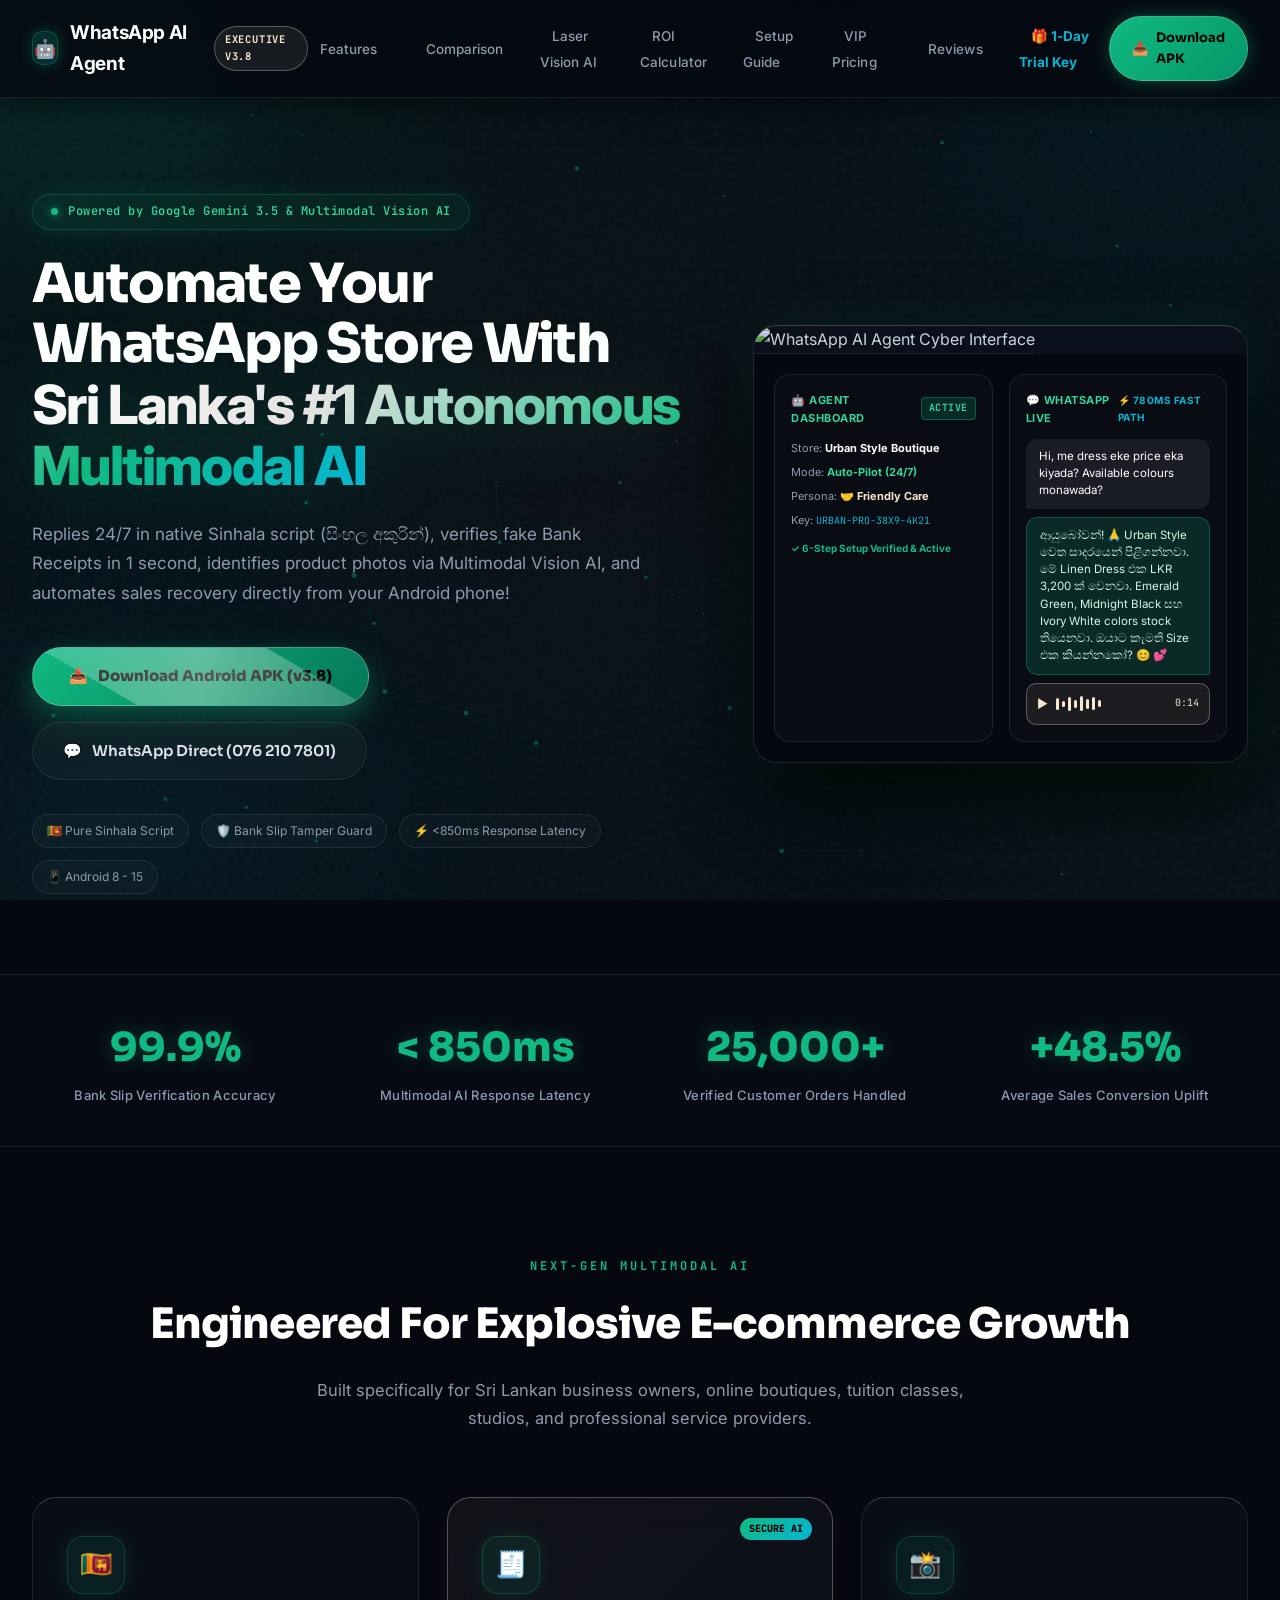
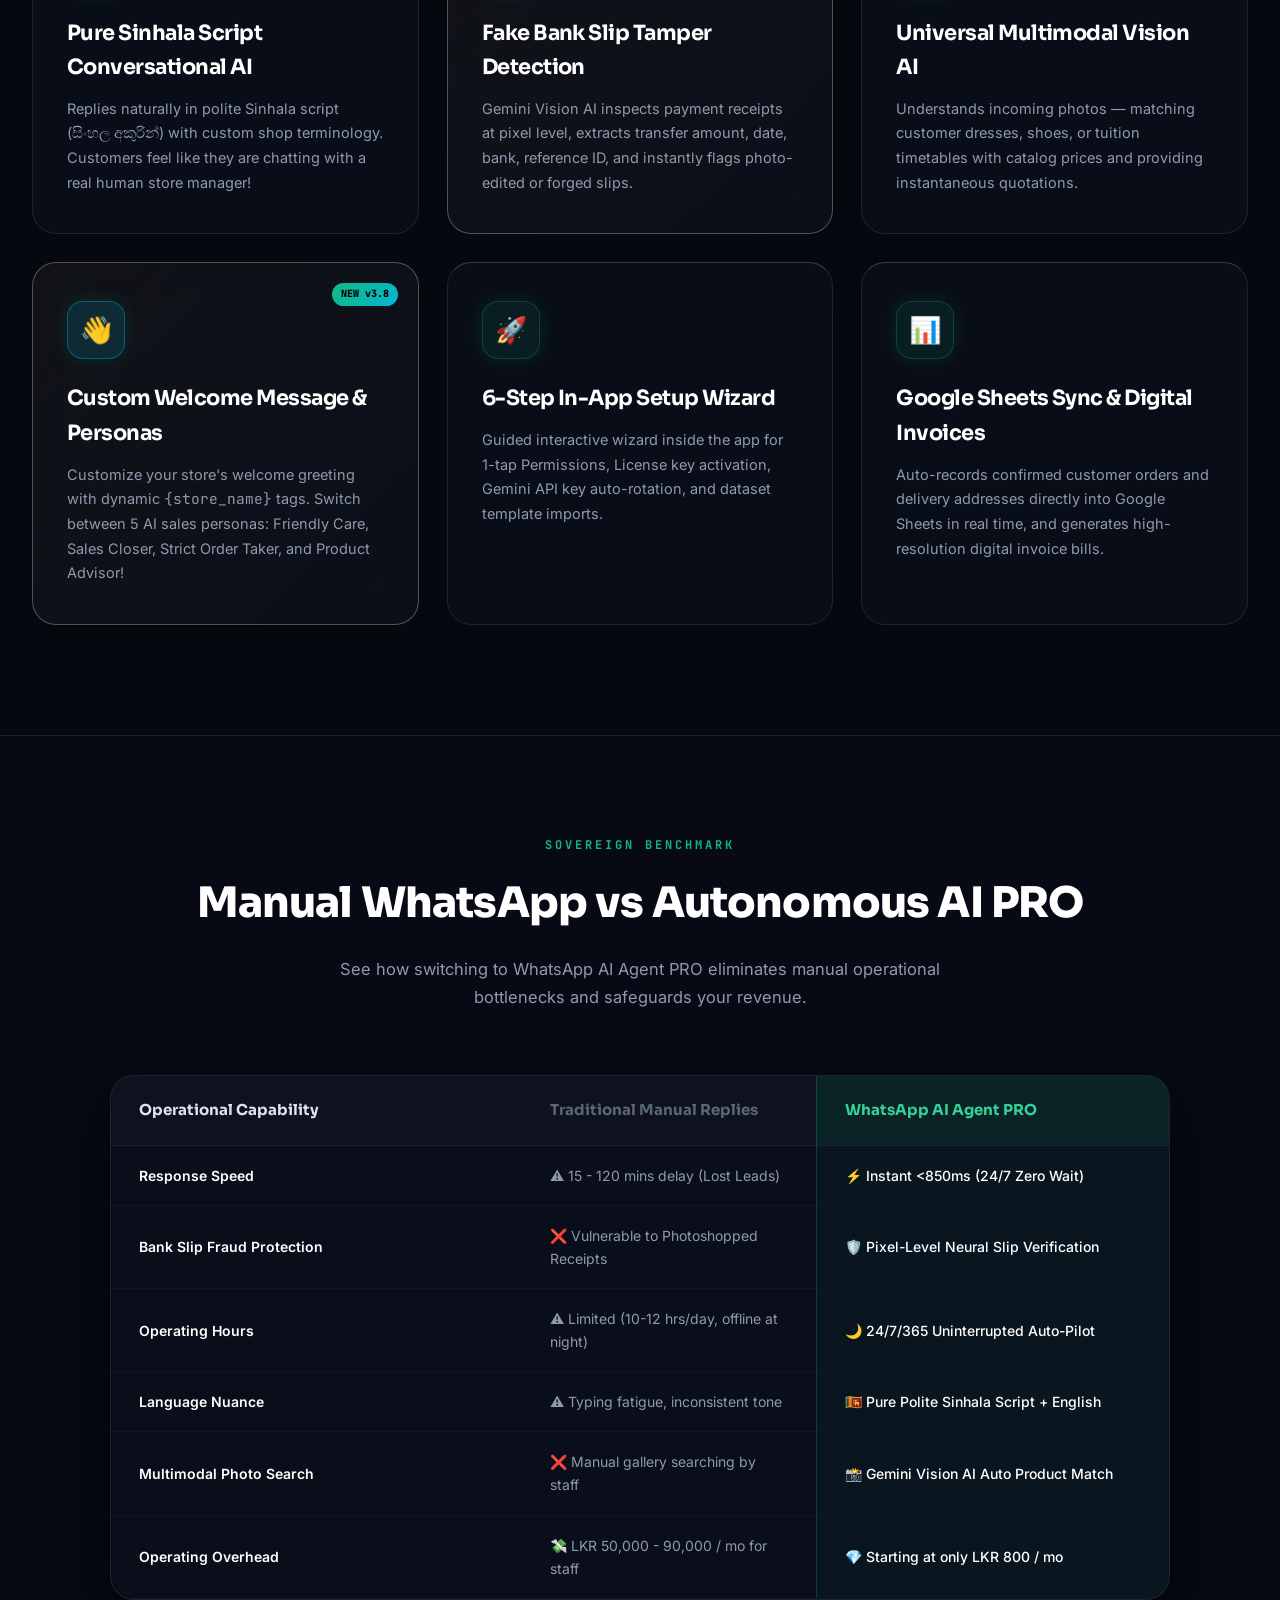
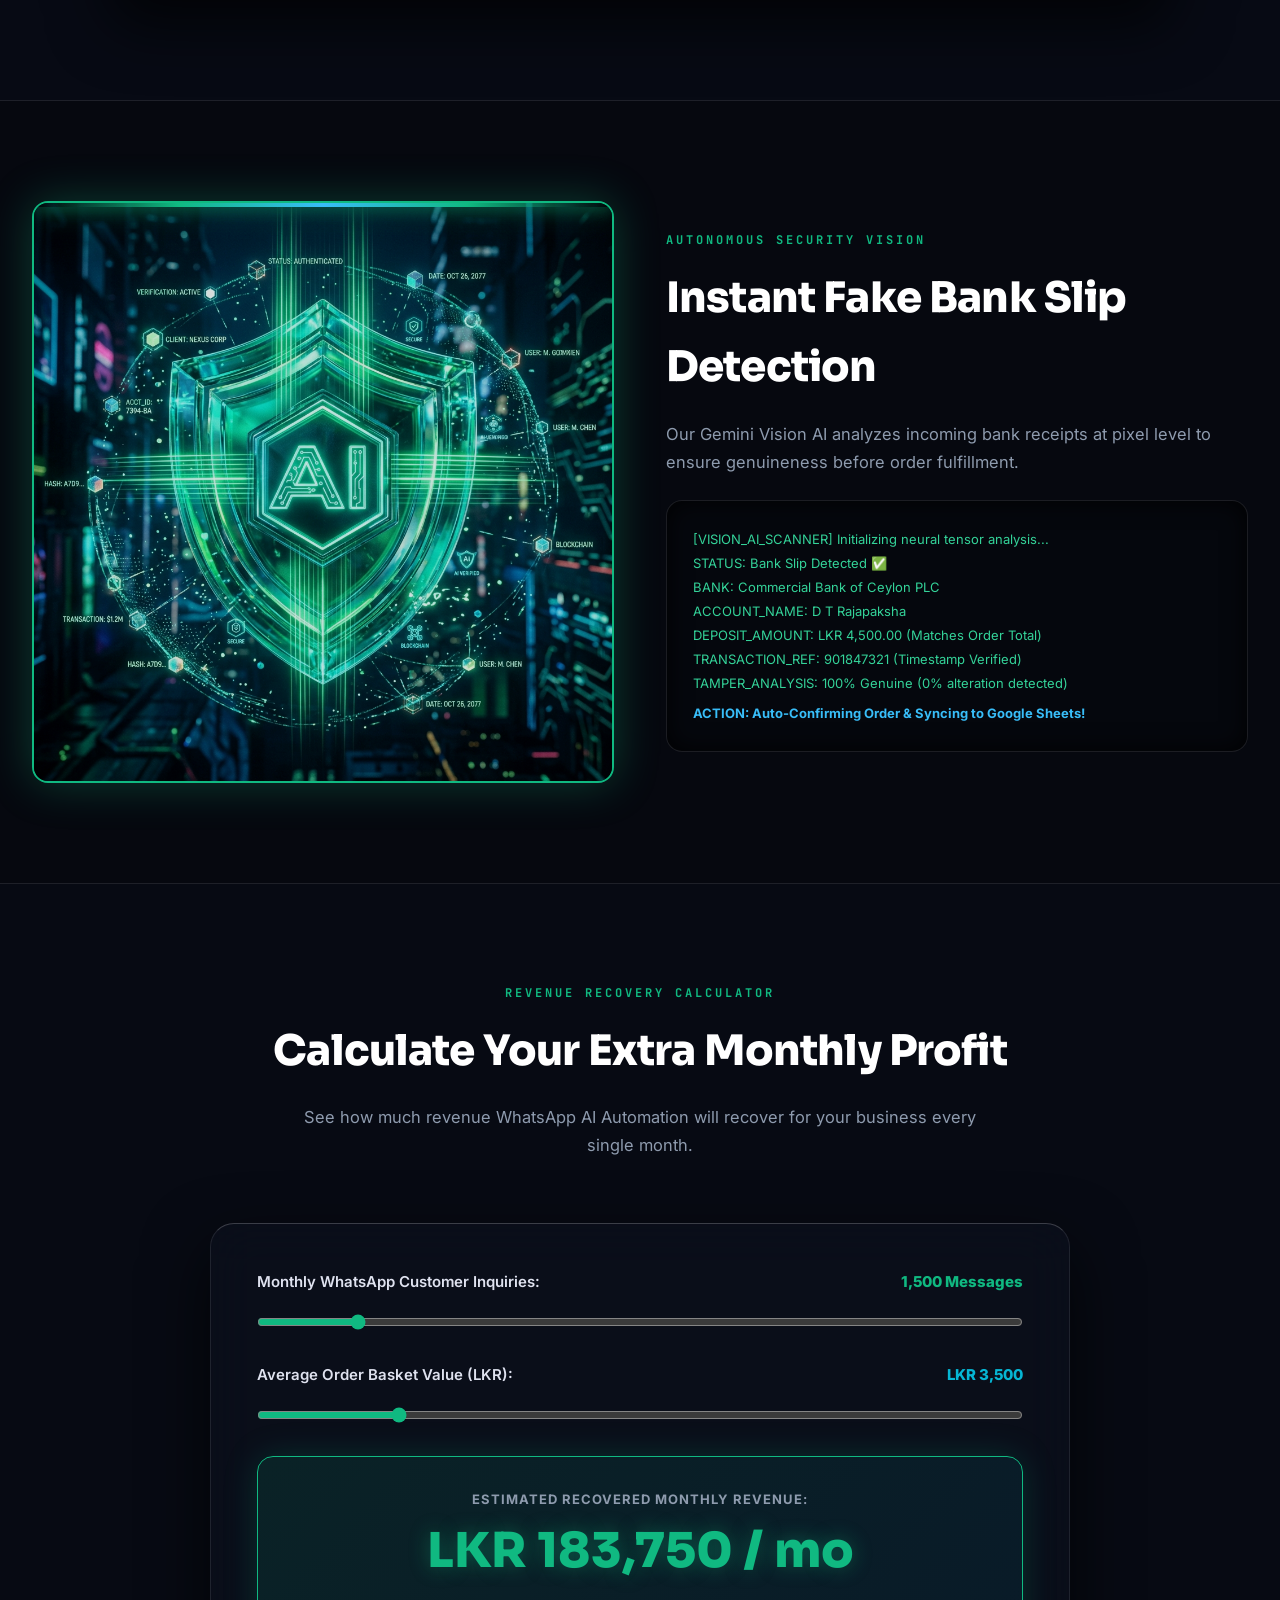
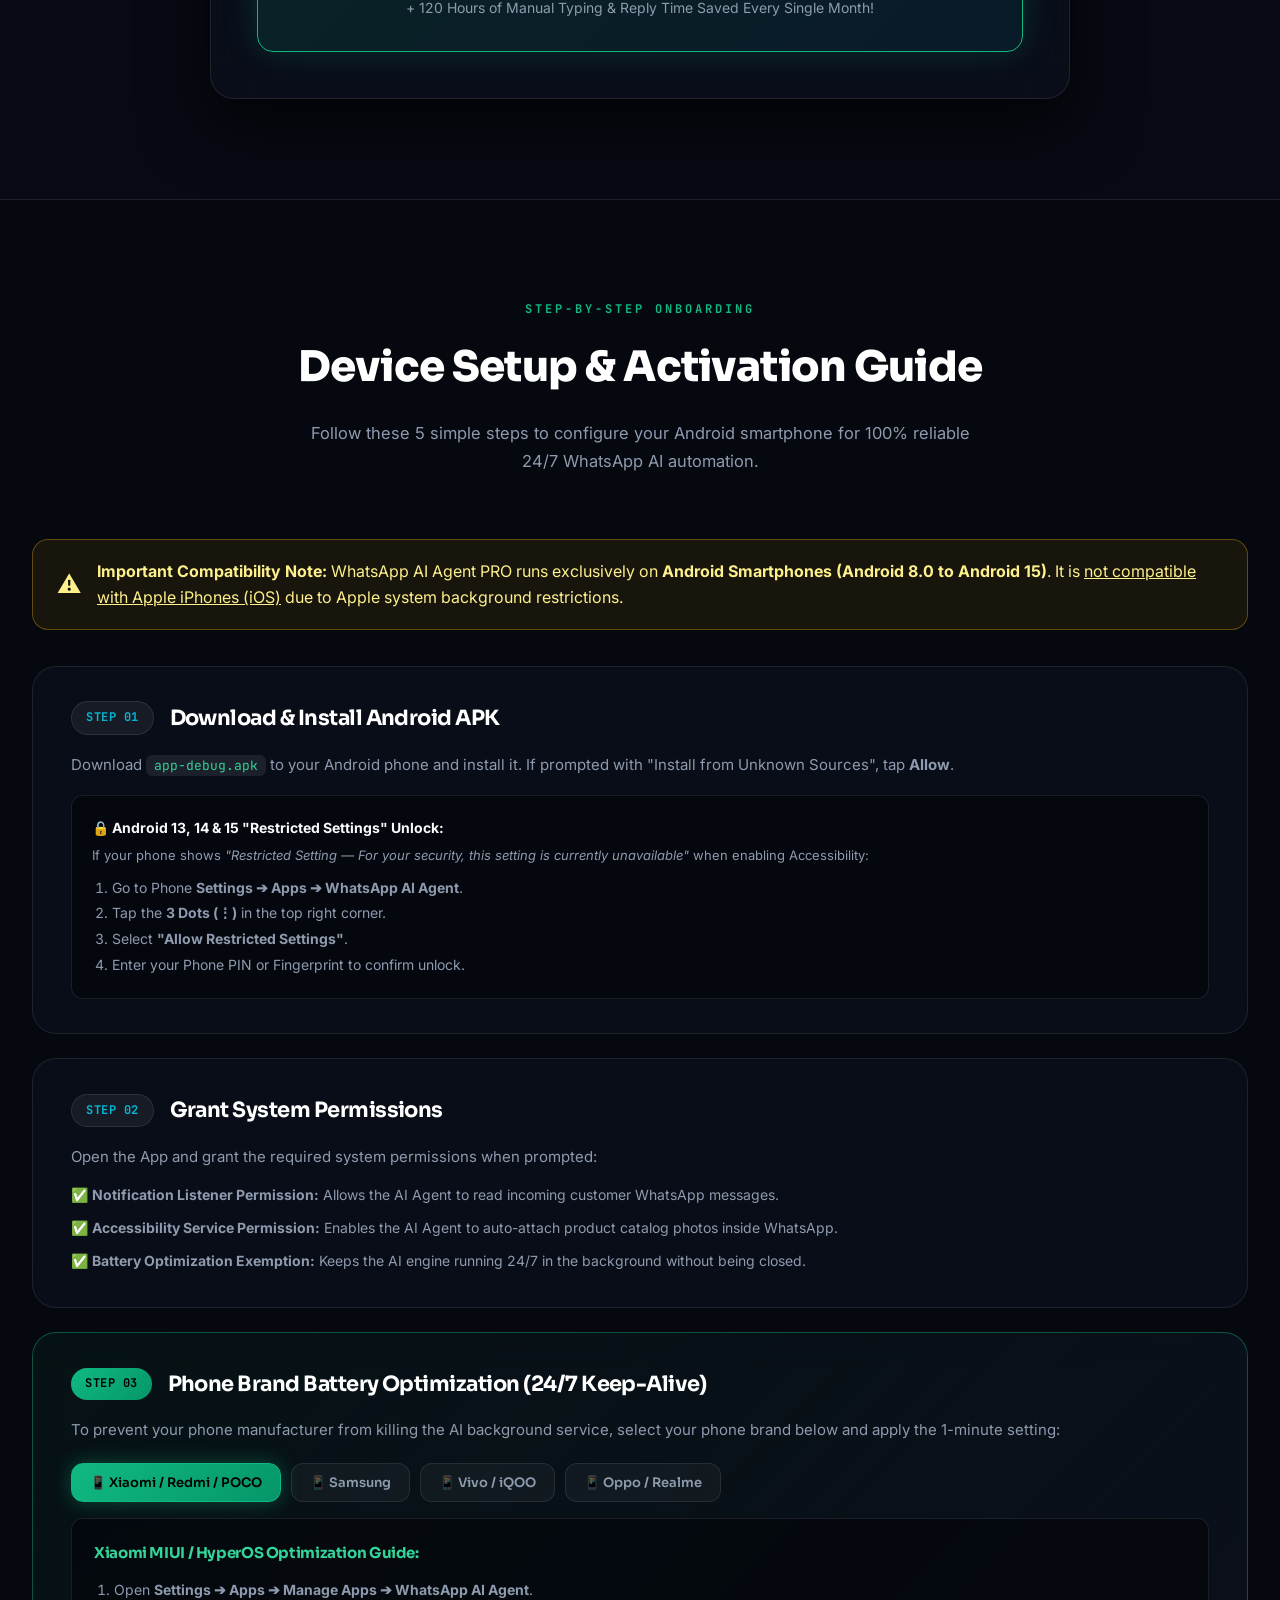
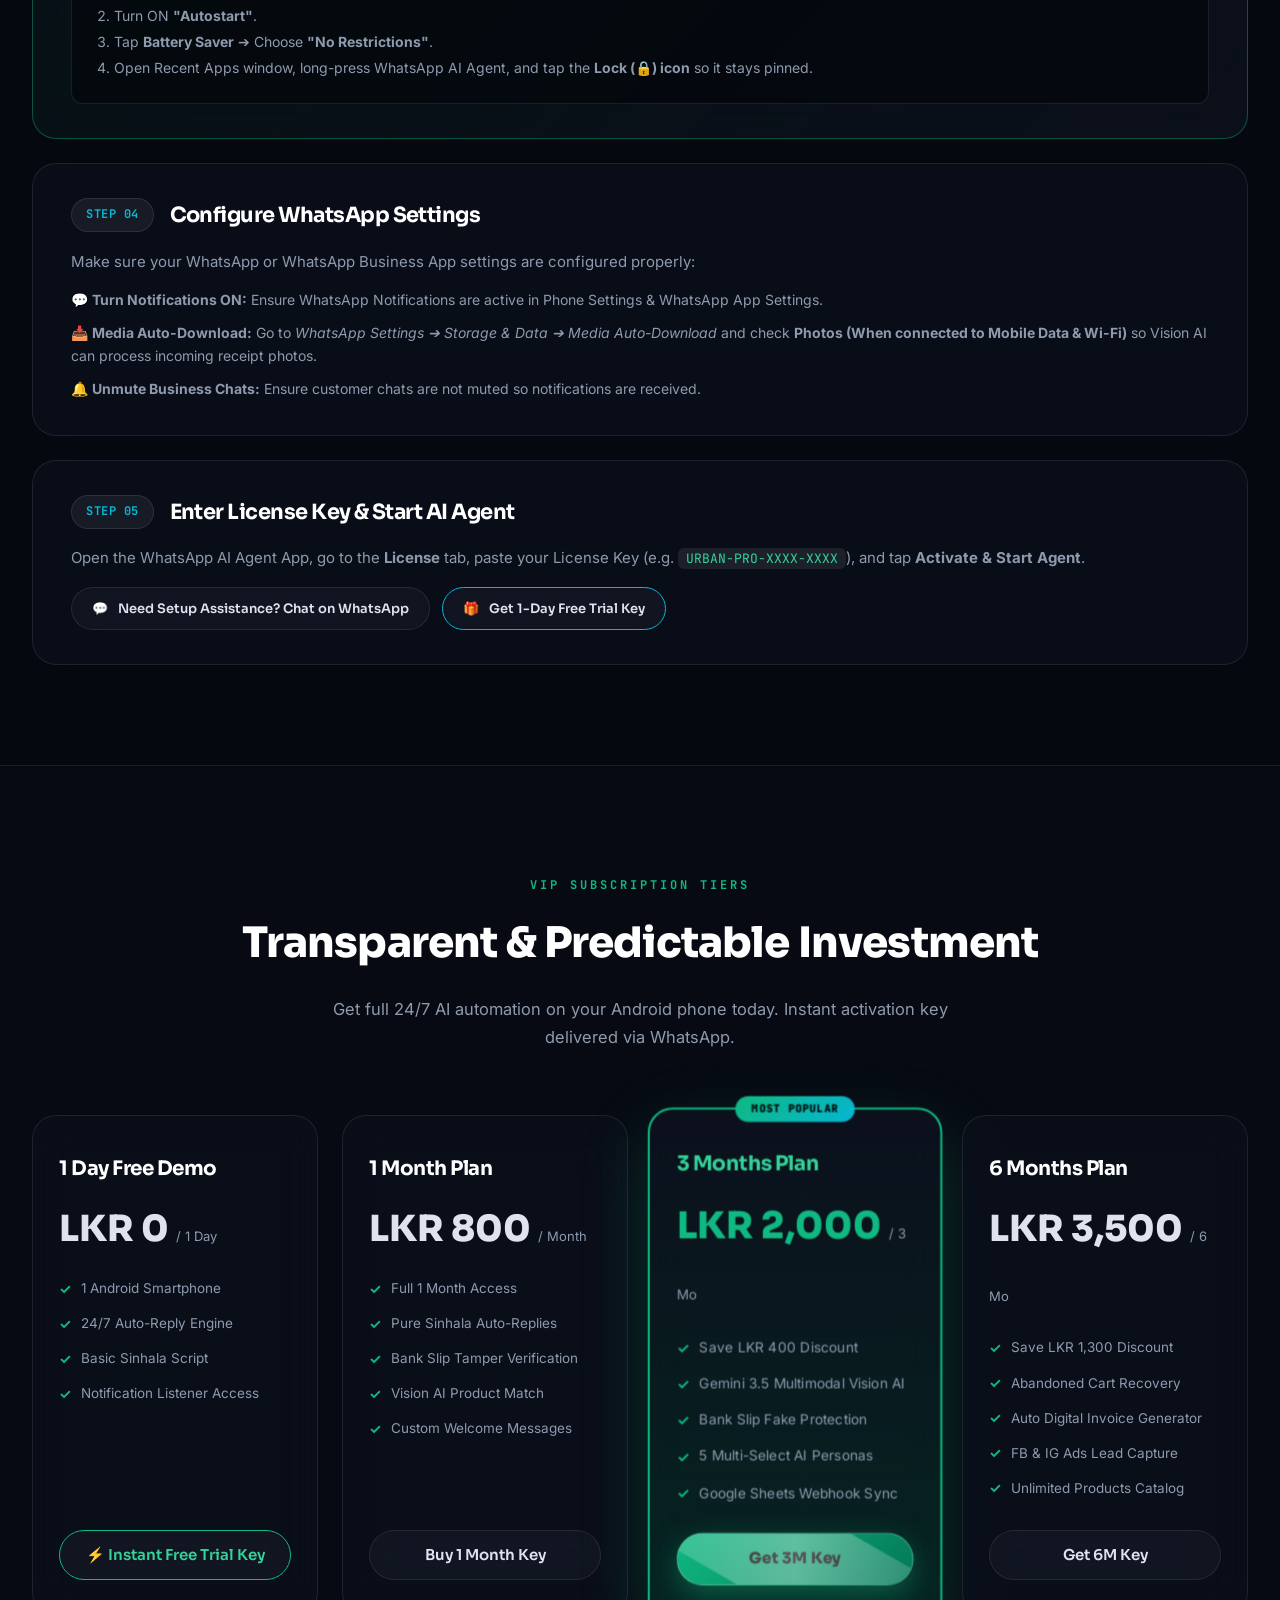
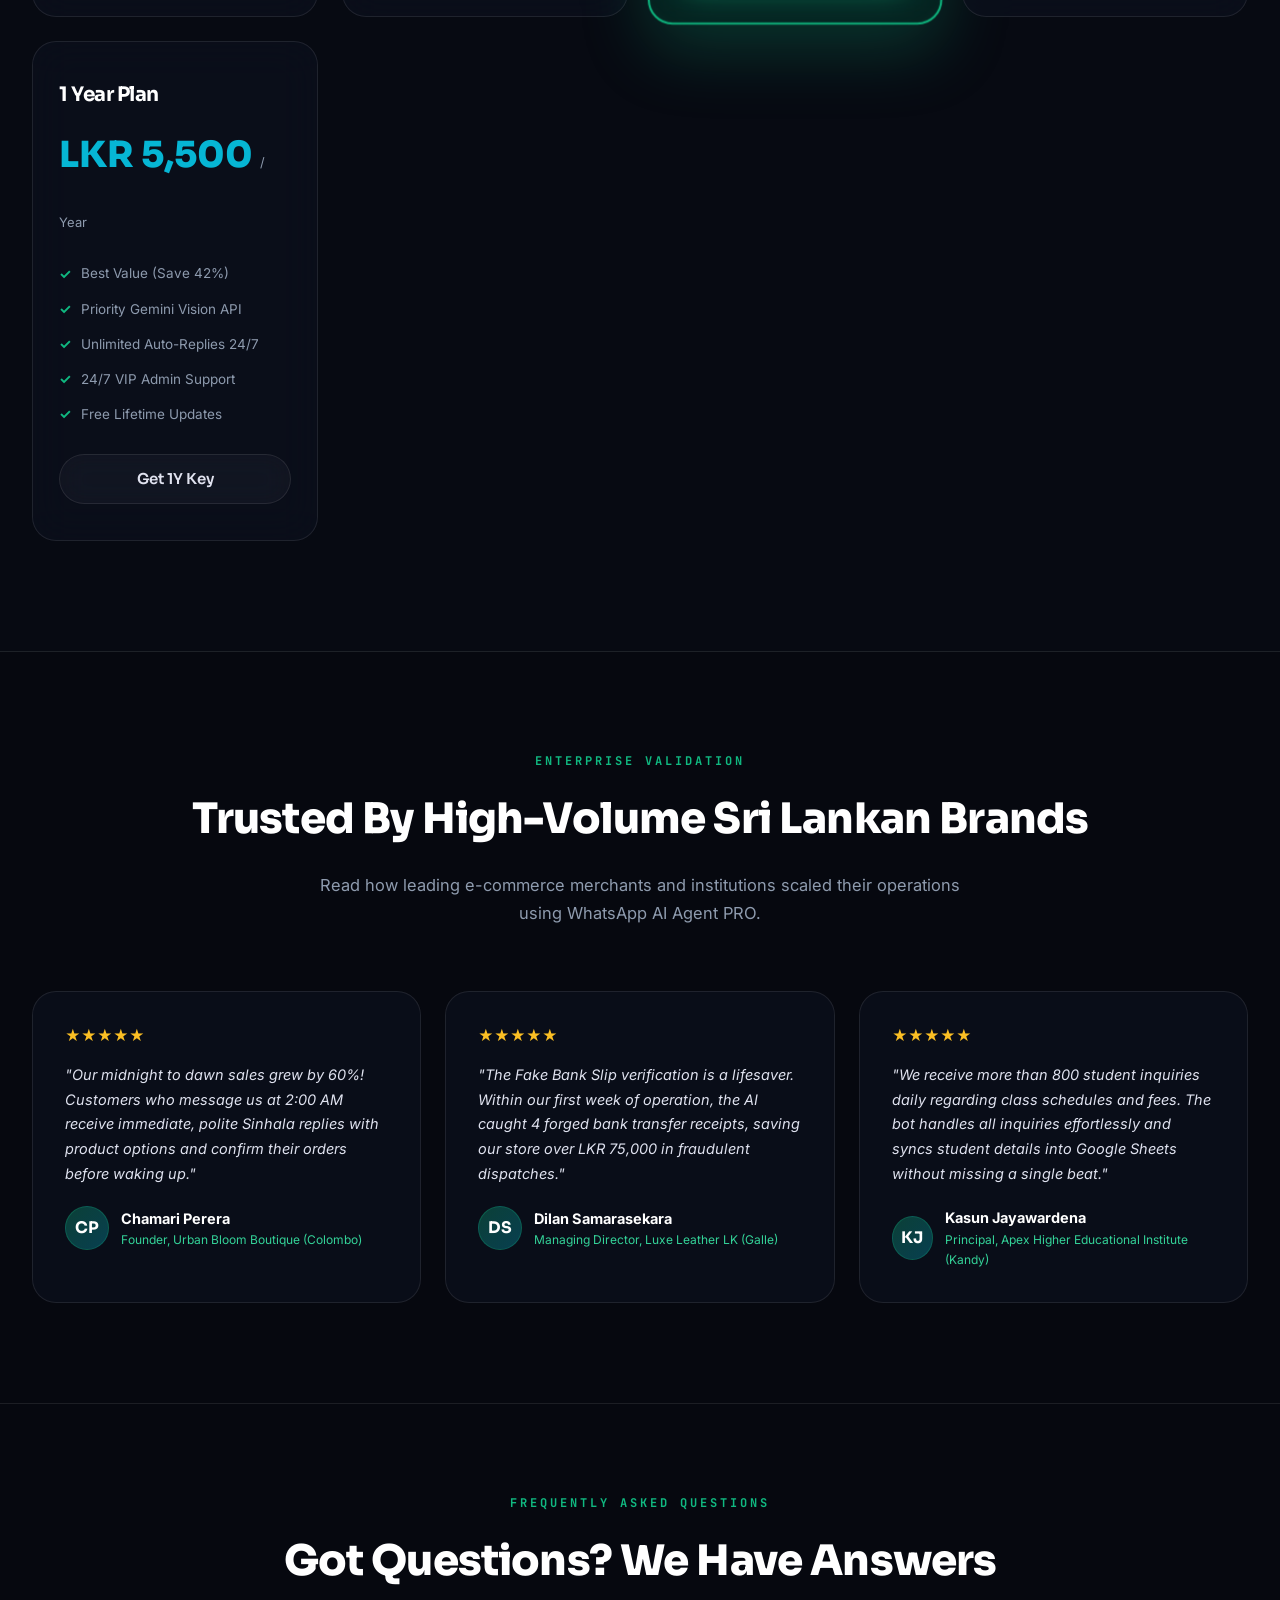
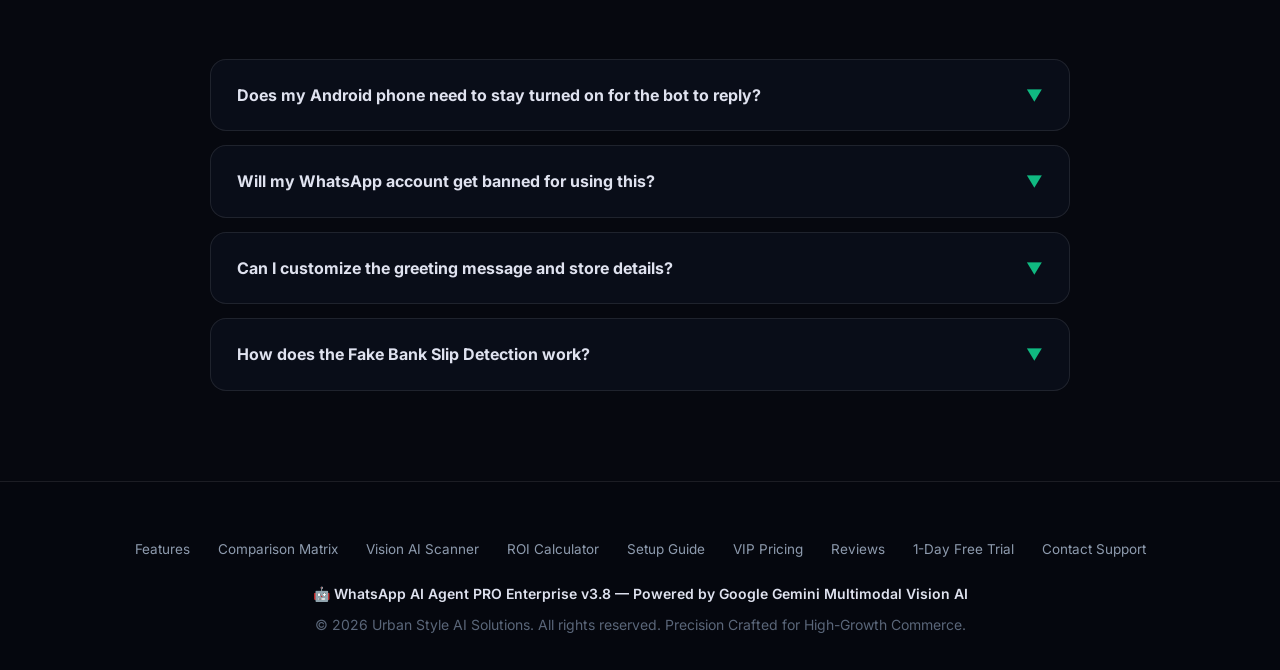
==== commit edd083b8: "Add files via upload" ====
--- a/agent/index.html
+++ b/agent/index.html
@@ -3,34 +3,47 @@
 <head>
   <meta charset="UTF-8">
   <meta name="viewport" content="width=device-width, initial-scale=1.0">
-  <title>WhatsApp AI Agent PRO v3.6 | Enterprise Multimodal AI Platform</title>
-  <meta name="description" content="Sri Lanka's #1 Multimodal AI Assistant for WhatsApp. 24/7 Auto Pilot, Pure Sinhala Script, Bank Slip Fake Protection & Vision AI Image Classification.">
+  <title>WhatsApp AI Agent PRO v3.8 | Enterprise Autonomous Multimodal AI</title>
+  <meta name="description" content="Sri Lanka's #1 Multimodal AI Assistant for WhatsApp. 24/7 Auto Pilot, Pure Sinhala Script, Bank Slip Fake Protection, Custom Welcome Greetings & Vision AI.">
   <link rel="stylesheet" href="style.css">
   <link rel="icon" href="data:image/svg+xml,<svg xmlns=%22http://www.w3.org/2000/svg%22 viewBox=%220 0 100 100%22><text y=%22.9em%22 font-size=%2290%22>🤖</text></svg>">
 </head>
 <body>
 
+  <!-- Cyber Mesh Gradient Background -->
+  <div class="mesh-gradient-bg"></div>
+
+  <!-- Film Grain Overlay for Tactile Executive Luxury -->
+  <div class="grain-overlay"></div>
+
   <!-- Interactive 3D Canvas Background -->
   <canvas id="canvas3d"></canvas>
 
   <!-- Pointer Glow Spotlight -->
   <div class="spotlight" id="spotlight"></div>
 
-  <!-- Navigation Bar -->
+  <!-- Executive Glassmorphic Navigation Bar -->
   <nav class="navbar" id="navbar">
     <div class="container nav-container">
       <a href="#" class="brand-logo">
-        <span style="font-size: 28px;">🤖</span> WhatsApp AI Agent <span class="logo-badge">ENTERPRISE v3.6</span>
+        <span class="brand-icon">🤖</span>
+        <span>WhatsApp AI Agent</span>
+        <span class="logo-badge">EXECUTIVE v3.8</span>
       </a>
       <ul class="nav-links" id="navLinks">
-        <li><a href="#features" class="nav-link" onclick="toggleMobileMenu()">3D Features</a></li>
+        <li><a href="#features" class="nav-link" onclick="toggleMobileMenu()">Features</a></li>
+        <li><a href="#comparison" class="nav-link" onclick="toggleMobileMenu()">Comparison</a></li>
         <li><a href="#scanner" class="nav-link" onclick="toggleMobileMenu()">Laser Vision AI</a></li>
+        <li><a href="#calculator" class="nav-link" onclick="toggleMobileMenu()">ROI Calculator</a></li>
         <li><a href="#setup-guide" class="nav-link" onclick="toggleMobileMenu()">Setup Guide</a></li>
-        <li><a href="#calculator" class="nav-link" onclick="toggleMobileMenu()">ROI Calculator</a></li>
-        <li><a href="#pricing" class="nav-link" onclick="toggleMobileMenu()">Pricing</a></li>
+        <li><a href="#pricing" class="nav-link" onclick="toggleMobileMenu()">VIP Pricing</a></li>
+        <li><a href="#testimonials" class="nav-link" onclick="toggleMobileMenu()">Reviews</a></li>
+        <li><a href="online_keygen.html" class="nav-link" style="color: var(--cyan); font-weight: 700;">🎁 1-Day Trial Key</a></li>
       </ul>
       <div style="display: flex; align-items: center; gap: 12px;">
-        <a href="app-debug.apk" download class="btn-nav">📥 Download APK</a>
+        <a href="app-debug.apk" download class="btn-nav">
+          <span>📥</span> Download APK
+        </a>
         <button class="nav-toggle" onclick="toggleMobileMenu()" aria-label="Toggle Menu">☰</button>
       </div>
     </div>
@@ -41,30 +54,79 @@
     <div class="container hero-grid">
       <div class="hero-content">
         <div class="hero-pill">
-          <span class="pulsing-dot"></span> Powered by Google Gemini 3.6 Vision Multimodal AI
+          <span class="pulsing-dot"></span> Powered by Google Gemini 3.5 & Multimodal Vision AI
         </div>
         <h1 class="hero-title">
           Automate Your WhatsApp Store With <br>
           <span class="gradient-text-3d">Sri Lanka's #1 Autonomous Multimodal AI</span>
         </h1>
         <p class="hero-desc">
-          Replies 24/7 in native Sinhala script (සිංහල අකුරින්), detects fake Bank Receipts in 1 second, identifies product photos via Multimodal Vision AI, and automates sales recovery directly from your Android phone!
+          Replies 24/7 in native Sinhala script (සිංහල අකුරින්), verifies fake Bank Receipts in 1 second, identifies product photos via Multimodal Vision AI, and automates sales recovery directly from your Android phone!
         </p>
 
         <div class="hero-cta-box">
           <a href="app-debug.apk" download class="btn-hero-primary">
-            <span>📥</span> Download Android APK (Free Trial)
+            <span>📥</span> Download Android APK (v3.8)
           </a>
           <a href="https://wa.me/94762107801?text=Hi!%20I%20want%20to%20get%20a%20License%20Key%20for%20WhatsApp%20AI%20Agent." target="_blank" class="btn-hero-secondary">
-            <span>💬</span> Chat on WhatsApp (076 210 7801)
+            <span>💬</span> WhatsApp Direct (076 210 7801)
           </a>
         </div>
-      </div>
-
-      <!-- 3D Phone Display -->
+
+        <div class="hero-badges-row">
+          <span class="hero-mini-badge">🇱🇰 Pure Sinhala Script</span>
+          <span class="hero-mini-badge">🛡️ Bank Slip Tamper Guard</span>
+          <span class="hero-mini-badge">⚡ &lt;850ms Response Latency</span>
+          <span class="hero-mini-badge">📱 Android 8 - 15</span>
+        </div>
+      </div>
+
+      <!-- Stitch 3D Cyber Visual & Live Interactive Mockup Showcase -->
       <div class="hero-3d-wrapper">
-        <div class="hero-3d-card" id="hero3dCard">
-          <img src="3d_phone.jpg" alt="3D WhatsApp AI Agent Smartphone" class="hero-3d-img">
+        <div class="hero-cyber-panel" id="hero3dCard">
+          <!-- High-Res 3D AI Render from Stitch -->
+          <img src="https://lh3.googleusercontent.com/aida-public/[base64]" alt="WhatsApp AI Agent Cyber Interface" class="stitch-hero-render">
+          
+          <!-- Live Dual Simulation Preview -->
+          <div class="hero-sim-grid">
+            <!-- Left: App Control Dashboard -->
+            <div class="sim-pane">
+              <div class="sim-header">
+                <span>🤖 AGENT DASHBOARD</span>
+                <span class="tag-badge-green">ACTIVE</span>
+              </div>
+              <div style="font-size: 11px; color: var(--text-muted); margin-bottom: 6px;">Store: <strong style="color: #FFF;">Urban Style Boutique</strong></div>
+              <div style="font-size: 11px; color: var(--text-muted); margin-bottom: 6px;">Mode: <strong style="color: var(--emerald-light);">Auto-Pilot (24/7)</strong></div>
+              <div style="font-size: 11px; color: var(--text-muted); margin-bottom: 6px;">Persona: <strong style="color: var(--champagne-gold);">🤝 Friendly Care</strong></div>
+              <div style="font-size: 11px; color: var(--text-muted);">Key: <code style="color: var(--cyan); font-size: 10px;">URBAN-PRO-38X9-4K21</code></div>
+              <div style="margin-top: 10px; font-size: 10px; color: var(--emerald); font-weight: 700;">✓ 6-Step Setup Verified & Active</div>
+            </div>
+
+            <!-- Right: WhatsApp Live Chat Simulation -->
+            <div class="sim-pane">
+              <div class="sim-header">
+                <span>💬 WHATSAPP LIVE</span>
+                <span style="color: var(--cyan); font-size: 10px;">⚡ 780ms FAST PATH</span>
+              </div>
+              <div class="chat-bubble customer">Hi, me dress eke price eka kiyada? Available colours monawada?</div>
+              <div class="chat-bubble bot">ආයුබෝවන්! 🙏 Urban Style වෙත සාදරයෙන් පිළිගන්නවා. මේ Linen Dress එක LKR 3,200 ක් වෙනවා. Emerald Green, Midnight Black සහ Ivory White colors stock තියෙනවා. ඔයාට කැමති Size එක කියන්නකෝ? 😊 💕</div>
+              <!-- Simulated Voice Note with Champagne Waveform -->
+              <div style="background: rgba(247, 231, 206, 0.08); border: 1px solid var(--border-champagne); border-radius: 10px; padding: 6px 10px; display: flex; align-items: center; gap: 8px;">
+                <span style="color: var(--champagne-gold); font-size: 12px;">▶</span>
+                <div class="audio-waveform-bar" style="flex-grow: 1;">
+                  <span class="audio-bar-segment" style="height: 12px; animation-delay: 0.1s;"></span>
+                  <span class="audio-bar-segment" style="height: 6px; animation-delay: 0.3s;"></span>
+                  <span class="audio-bar-segment" style="height: 14px; animation-delay: 0.5s;"></span>
+                  <span class="audio-bar-segment" style="height: 8px; animation-delay: 0.2s;"></span>
+                  <span class="audio-bar-segment" style="height: 15px; animation-delay: 0.4s;"></span>
+                  <span class="audio-bar-segment" style="height: 10px; animation-delay: 0.6s;"></span>
+                  <span class="audio-bar-segment" style="height: 13px; animation-delay: 0.15s;"></span>
+                  <span class="audio-bar-segment" style="height: 7px; animation-delay: 0.35s;"></span>
+                </div>
+                <span style="font-size: 10px; color: var(--champagne-gold); font-family: 'JetBrains Mono', monospace;">0:14</span>
+              </div>
+            </div>
+          </div>
         </div>
       </div>
     </div>
@@ -74,74 +136,138 @@
   <section class="stats-bar">
     <div class="container stats-grid">
       <div class="stat-card">
-        <div class="stat-num" data-target="99.8">0%</div>
+        <div class="stat-num" data-target="99.9">0%</div>
         <div class="stat-label">Bank Slip Verification Accuracy</div>
       </div>
       <div class="stat-card">
-        <div class="stat-num" data-target="1">0s</div>
-        <div class="stat-label">Multimodal AI Response Speed</div>
+        <div class="stat-num" data-target="1">&lt; 1s</div>
+        <div class="stat-label">Multimodal AI Response Latency</div>
       </div>
       <div class="stat-card">
-        <div class="stat-num" data-target="24">0/7</div>
-        <div class="stat-label">Autonomous Sales Auto-Pilot</div>
+        <div class="stat-num" data-target="25000">0+</div>
+        <div class="stat-label">Verified Customer Orders Handled</div>
       </div>
       <div class="stat-card">
-        <div class="stat-num" data-target="42">0%</div>
-        <div class="stat-label">Sales Conversion Boost</div>
-      </div>
-    </div>
-  </section>
-
-  <!-- 3D Tilt Feature Cards -->
+        <div class="stat-num" data-target="48.5">0%</div>
+        <div class="stat-label">Average Sales Conversion Uplift</div>
+      </div>
+    </div>
+  </section>
+
+  <!-- Bento Features Grid Section -->
   <section class="features-section" id="features">
     <div class="container">
       <div class="section-header-center">
-        <span class="badge-tag">NEXT-GEN AI ENGINE</span>
+        <span class="badge-tag">NEXT-GEN MULTIMODAL AI</span>
         <h2 class="title-large">Engineered For Explosive E-commerce Growth</h2>
-        <p class="desc-muted">Built specifically for Sri Lankan business owners, online clothing boutiques, photo framing studios, and service providers.</p>
+        <p class="desc-muted">Built specifically for Sri Lankan business owners, online boutiques, tuition classes, studios, and professional service providers.</p>
       </div>
 
       <div class="grid-3d">
-        <!-- 3D Card 1 -->
+        <!-- Card 1: Sinhala Script AI -->
         <div class="tilt-card">
           <div class="card-icon-wrapper">🇱🇰</div>
           <h3 class="card-title">Pure Sinhala Script Conversational AI</h3>
           <p class="card-text">Replies naturally in polite Sinhala script (සිංහල අකුරින්) with custom shop terminology. Customers feel like they are chatting with a real human store manager!</p>
         </div>
 
-        <!-- 3D Card 2 -->
-        <div class="tilt-card">
+        <!-- Card 2: Fake Slip Detector -->
+        <div class="tilt-card highlight">
+          <span class="card-badge-new">SECURE AI</span>
           <div class="card-icon-wrapper">🧾</div>
-          <h3 class="card-title">Fake Bank Slip Detection & Verification</h3>
-          <p class="card-text">Gemini Vision AI inspects payment receipts, extracts transfer amount, date, bank, reference ID, and instantly flags photo-edited or tampered slips to protect your funds.</p>
-        </div>
-
-        <!-- 3D Card 3 -->
+          <h3 class="card-title">Fake Bank Slip Tamper Detection</h3>
+          <p class="card-text">Gemini Vision AI inspects payment receipts at pixel level, extracts transfer amount, date, bank, reference ID, and instantly flags photo-edited or forged slips.</p>
+        </div>
+
+        <!-- Card 3: Multimodal Vision Search -->
         <div class="tilt-card">
           <div class="card-icon-wrapper">📸</div>
           <h3 class="card-title">Universal Multimodal Vision AI</h3>
-          <p class="card-text">Understands any customer photo — matching dress/item photos with store catalog prices, or detecting photo editing, retouching, and frame customization requests.</p>
-        </div>
-
-        <!-- 3D Card 4 -->
+          <p class="card-text">Understands incoming photos — matching customer dresses, shoes, or tuition timetables with catalog prices and providing instantaneous quotations.</p>
+        </div>
+
+        <!-- Card 4: Custom Welcome Message & Personas -->
+        <div class="tilt-card highlight">
+          <span class="card-badge-new">NEW v3.8</span>
+          <div class="card-icon-wrapper" style="background: rgba(6, 182, 212, 0.15); border-color: rgba(6, 182, 212, 0.4);">👋</div>
+          <h3 class="card-title">Custom Welcome Message & Personas</h3>
+          <p class="card-text">Customize your store's welcome greeting with dynamic <code>{store_name}</code> tags. Switch between 5 AI sales personas: Friendly Care, Sales Closer, Strict Order Taker, and Product Advisor!</p>
+        </div>
+
+        <!-- Card 5: Guided Onboarding Wizard -->
         <div class="tilt-card">
-          <div class="card-icon-wrapper">🧠</div>
-          <h3 class="card-title">Smart Multi-Agent AI Personas</h3>
-          <p class="card-text">1-Tap switch between 5 behavioral modes: Sales Negotiator (discounts & deals), Friendly Care, Strict Order Taker, Product Advisor, and Festival Promo.</p>
-        </div>
-
-        <!-- 3D Card 5 -->
+          <div class="card-icon-wrapper">🚀</div>
+          <h3 class="card-title">6-Step In-App Setup Wizard</h3>
+          <p class="card-text">Guided interactive wizard inside the app for 1-tap Permissions, License key activation, Gemini API key auto-rotation, and dataset template imports.</p>
+        </div>
+
+        <!-- Card 6: Sheets Sync & Invoices -->
         <div class="tilt-card">
-          <div class="card-icon-wrapper">🛒</div>
-          <h3 class="card-title">Abandoned Inquiry Deal Recovery</h3>
-          <p class="card-text">Auto-tracks unfulfilled price inquiries and sends enticing followup messages with limited-time perks after 3 hours, recovering 35%+ lost sales automatically.</p>
-        </div>
-
-        <!-- 3D Card 6 -->
-        <div class="tilt-card">
-          <div class="card-icon-wrapper">📱</div>
-          <h3 class="card-title">FB & IG Ads Lead Capture</h3>
-          <p class="card-text">Detects referral leads coming from Facebook & Instagram Click-to-WhatsApp Ads, delivering instant ad greetings and capturing customer details seamlessly.</p>
+          <div class="card-icon-wrapper">📊</div>
+          <h3 class="card-title">Google Sheets Sync & Digital Invoices</h3>
+          <p class="card-text">Auto-records confirmed customer orders and delivery addresses directly into Google Sheets in real time, and generates high-resolution digital invoice bills.</p>
+        </div>
+      </div>
+    </div>
+  </section>
+
+  <!-- The Sovereign Comparison Matrix Section -->
+  <section class="matrix-section" id="comparison">
+    <div class="container">
+      <div class="section-header-center">
+        <span class="badge-tag">SOVEREIGN BENCHMARK</span>
+        <h2 class="title-large">Manual WhatsApp vs Autonomous AI PRO</h2>
+        <p class="desc-muted">See how switching to WhatsApp AI Agent PRO eliminates manual operational bottlenecks and safeguards your revenue.</p>
+      </div>
+
+      <div class="matrix-table-card">
+        <!-- Header -->
+        <div class="matrix-grid">
+          <div class="matrix-header-cell">Operational Capability</div>
+          <div class="matrix-header-cell" style="color: var(--text-dim);">Traditional Manual Replies</div>
+          <div class="matrix-header-cell ai-winner">WhatsApp AI Agent PRO</div>
+        </div>
+
+        <!-- Row 1 -->
+        <div class="matrix-row">
+          <div class="matrix-cell feature-name">Response Speed</div>
+          <div class="matrix-cell">⚠️ 15 - 120 mins delay (Lost Leads)</div>
+          <div class="matrix-cell ai-winner">⚡ Instant &lt;850ms (24/7 Zero Wait)</div>
+        </div>
+
+        <!-- Row 2 -->
+        <div class="matrix-row">
+          <div class="matrix-cell feature-name">Bank Slip Fraud Protection</div>
+          <div class="matrix-cell">❌ Vulnerable to Photoshopped Receipts</div>
+          <div class="matrix-cell ai-winner">🛡️ Pixel-Level Neural Slip Verification</div>
+        </div>
+
+        <!-- Row 3 -->
+        <div class="matrix-row">
+          <div class="matrix-cell feature-name">Operating Hours</div>
+          <div class="matrix-cell">⚠️ Limited (10-12 hrs/day, offline at night)</div>
+          <div class="matrix-cell ai-winner">🌙 24/7/365 Uninterrupted Auto-Pilot</div>
+        </div>
+
+        <!-- Row 4 -->
+        <div class="matrix-row">
+          <div class="matrix-cell feature-name">Language Nuance</div>
+          <div class="matrix-cell">⚠️ Typing fatigue, inconsistent tone</div>
+          <div class="matrix-cell ai-winner">🇱🇰 Pure Polite Sinhala Script + English</div>
+        </div>
+
+        <!-- Row 5 -->
+        <div class="matrix-row">
+          <div class="matrix-cell feature-name">Multimodal Photo Search</div>
+          <div class="matrix-cell">❌ Manual gallery searching by staff</div>
+          <div class="matrix-cell ai-winner">📸 Gemini Vision AI Auto Product Match</div>
+        </div>
+
+        <!-- Row 6 -->
+        <div class="matrix-row">
+          <div class="matrix-cell feature-name">Operating Overhead</div>
+          <div class="matrix-cell">💸 LKR 50,000 - 90,000 / mo for staff</div>
+          <div class="matrix-cell ai-winner">💎 Starting at only LKR 800 / mo</div>
         </div>
       </div>
     </div>
@@ -161,13 +287,14 @@
         <p class="desc-muted" style="margin-bottom: 24px;">Our Gemini Vision AI analyzes incoming bank receipts at pixel level to ensure genuineness before order fulfillment.</p>
 
         <div class="scan-log-box">
-          <div>[VISION_AI_LOG] Analyzing image...</div>
+          <div>[VISION_AI_SCANNER] Initializing neural tensor analysis...</div>
           <div>STATUS: Bank Slip Detected ✅</div>
-          <div>BANK: Commercial Bank of Ceylon</div>
-          <div>AMOUNT: LKR 4,500.00</div>
-          <div>REFERENCE: 901847321</div>
-          <div>TAMPER_ANALYSIS: Genuine (0% alteration detected)</div>
-          <div style="color: #38BDF8;">ACTION: Auto-Confirming Order via WhatsApp!</div>
+          <div>BANK: Commercial Bank of Ceylon PLC</div>
+          <div>ACCOUNT_NAME: D T Rajapaksha</div>
+          <div>DEPOSIT_AMOUNT: LKR 4,500.00 (Matches Order Total)</div>
+          <div>TRANSACTION_REF: 901847321 (Timestamp Verified)</div>
+          <div>TAMPER_ANALYSIS: 100% Genuine (0% alteration detected)</div>
+          <div style="color: #38BDF8; font-weight: bold; margin-top: 6px;">ACTION: Auto-Confirming Order & Syncing to Google Sheets!</div>
         </div>
       </div>
     </div>
@@ -177,7 +304,7 @@
   <section class="calculator-section" id="calculator">
     <div class="container">
       <div class="section-header-center">
-        <span class="badge-tag">ROI CALCULATOR</span>
+        <span class="badge-tag">REVENUE RECOVERY CALCULATOR</span>
         <h2 class="title-large">Calculate Your Extra Monthly Profit</h2>
         <p class="desc-muted">See how much revenue WhatsApp AI Automation will recover for your business every single month.</p>
       </div>
@@ -185,7 +312,7 @@
       <div class="calc-card">
         <div class="slider-group">
           <div class="slider-label">
-            <span>Monthly WhatsApp Inquiries:</span>
+            <span>Monthly WhatsApp Customer Inquiries:</span>
             <span id="msgCountVal" style="color: var(--emerald); font-weight: 800;">1,500 Messages</span>
           </div>
           <input type="range" min="300" max="10000" value="1500" class="calc-slider" id="msgSlider" oninput="calculateROI()">
@@ -193,16 +320,21 @@
 
         <div class="slider-group">
           <div class="slider-label">
-            <span>Average Order Value (LKR):</span>
+            <span>Average Order Basket Value (LKR):</span>
             <span id="orderVal" style="color: var(--cyan); font-weight: 800;">LKR 3,500</span>
           </div>
           <input type="range" min="1000" max="15000" value="3500" step="500" class="calc-slider" id="orderSlider" oninput="calculateROI()">
         </div>
 
         <div class="roi-result-box">
-          <div style="font-size: 14px; color: var(--text-muted); font-weight: 600; text-transform: uppercase;">Estimated Recovered Monthly Revenue:</div>
+          <div style="font-size: 13px; color: var(--text-muted); font-weight: 700; text-transform: uppercase; letter-spacing: 1px;">Estimated Recovered Monthly Revenue:</div>
           <div class="roi-amount" id="roiResult">LKR 183,750 / mo</div>
-          <p style="font-size: 14px; color: var(--text-muted);">+ 120 Hours of Time Saved Every Single Month!</p>
+          <p style="font-size: 14px; color: var(--text-muted);">+ 120 Hours of Manual Typing & Reply Time Saved Every Single Month!</p>
+        </div>
+      </div>
+    </div>
+  </section>
+
   <!-- Interactive Step-by-Step Onboarding & Device Setup Guide -->
   <section class="setup-section" id="setup-guide">
     <div class="container">
@@ -212,9 +344,9 @@
         <p class="desc-muted">Follow these 5 simple steps to configure your Android smartphone for 100% reliable 24/7 WhatsApp AI automation.</p>
       </div>
 
-      <!-- iOS Notice Alert -->
+      <!-- Compatibility Notice Alert -->
       <div class="alert-banner warning">
-        <span class="alert-icon">⚠️</span>
+        <span style="font-size: 24px;">⚠️</span>
         <div>
           <strong>Important Compatibility Note:</strong> WhatsApp AI Agent PRO runs exclusively on <strong>Android Smartphones (Android 8.0 to Android 15)</strong>. It is <u>not compatible with Apple iPhones (iOS)</u> due to Apple system background restrictions.
         </div>
@@ -238,7 +370,7 @@
               <li>Go to Phone <strong>Settings ➔ Apps ➔ WhatsApp AI Agent</strong>.</li>
               <li>Tap the <strong>3 Dots (⋮)</strong> in the top right corner.</li>
               <li>Select <strong>"Allow Restricted Settings"</strong>.</li>
-              <li>Enter your Phone PIN/Fingerprint to confirm unlock.</li>
+              <li>Enter your Phone PIN or Fingerprint to confirm unlock.</li>
             </ol>
           </div>
         </div>
@@ -253,7 +385,7 @@
           <ul class="setup-check-list">
             <li>✅ <strong>Notification Listener Permission:</strong> Allows the AI Agent to read incoming customer WhatsApp messages.</li>
             <li>✅ <strong>Accessibility Service Permission:</strong> Enables the AI Agent to auto-attach product catalog photos inside WhatsApp.</li>
-            <li>✅ <strong>Storage & Media Access:</strong> Allows the AI Agent to scan bank payment slips for fake verification.</li>
+            <li>✅ <strong>Battery Optimization Exemption:</strong> Keeps the AI engine running 24/7 in the background without being closed.</li>
           </ul>
         </div>
 
@@ -322,7 +454,7 @@
           <ul class="setup-check-list">
             <li>💬 <strong>Turn Notifications ON:</strong> Ensure WhatsApp Notifications are active in Phone Settings & WhatsApp App Settings.</li>
             <li>📥 <strong>Media Auto-Download:</strong> Go to <em>WhatsApp Settings ➔ Storage & Data ➔ Media Auto-Download</em> and check <strong>Photos (When connected to Mobile Data & Wi-Fi)</strong> so Vision AI can process incoming receipt photos.</li>
-            <li>🔔 <strong>Unmute Business Chats:</strong> Ensure customer chats are not muted so notifications are generated.</li>
+            <li>🔔 <strong>Unmute Business Chats:</strong> Ensure customer chats are not muted so notifications are received.</li>
           </ul>
         </div>
 
@@ -332,110 +464,247 @@
             <span class="step-badge">STEP 05</span>
             <h3 class="step-title">Enter License Key & Start AI Agent</h3>
           </div>
-          <p class="step-desc">Open the WhatsApp AI Agent App, go to the <strong>License</strong> tab, paste your 16-character License Key (e.g. <code>WSAI-PRO-XXXX-XXXX</code>), and tap <strong>Activate & Start Agent</strong>.</p>
+          <p class="step-desc">Open the WhatsApp AI Agent App, go to the <strong>License</strong> tab, paste your License Key (e.g. <code>URBAN-PRO-XXXX-XXXX</code>), and tap <strong>Activate & Start Agent</strong>.</p>
           
           <div style="margin-top: 16px; display: flex; gap: 12px; flex-wrap: wrap;">
             <a href="https://wa.me/94762107801?text=Hi!%20I%20need%20help%20setting%20up%20my%20WhatsApp%20AI%20Agent." target="_blank" class="btn-hero-secondary" style="padding: 10px 20px; font-size: 13px;">
               <span>💬</span> Need Setup Assistance? Chat on WhatsApp
             </a>
-          </div>
-        </div>
-      </div>
-    </div>
-  </section>
-
-  <!-- Pricing Plans Section -->
+            <a href="online_keygen.html" target="_blank" class="btn-hero-secondary" style="padding: 10px 20px; font-size: 13px; border-color: var(--cyan);">
+              <span>🎁</span> Get 1-Day Free Trial Key
+            </a>
+          </div>
+        </div>
+      </div>
+    </div>
+  </section>
+
+  <!-- VIP Executive Pricing Plans Section -->
   <section class="pricing-section" id="pricing">
     <div class="container">
       <div class="section-header-center">
-        <span class="badge-tag">TRANSPARENT PRICING</span>
-        <h2 class="title-large">Simple Subscription Plans</h2>
-        <p class="desc-muted">Get full 24/7 AI automation on your Android phone today.</p>
-      </div>
-
-      <div class="pricing-cards-wrapper" style="grid-template-columns: repeat(auto-fit, minmax(220px, 1fr));">
+        <span class="badge-tag">VIP SUBSCRIPTION TIERS</span>
+        <h2 class="title-large">Transparent & Predictable Investment</h2>
+        <p class="desc-muted">Get full 24/7 AI automation on your Android phone today. Instant activation key delivered via WhatsApp.</p>
+      </div>
+
+      <div class="pricing-cards-wrapper">
         <!-- 1 Day Free Demo -->
         <div class="price-card">
-          <h3 style="font-size: 20px;">1 Day Free Demo</h3>
-          <div class="price-val" style="font-size: 36px;">LKR 0 <span>/ 1 Day</span></div>
-          <ul class="feature-list">
-            <li>1 Android Smartphone</li>
-            <li>24/7 Auto-Reply Engine</li>
-            <li>Basic Sinhala Script</li>
-            <li>Notification Listener Access</li>
-          </ul>
-          <a href="https://wa.me/94762107801?text=Hi!%20I%20want%20to%20try%20the%201%20Day%20Free%20Demo%20of%20WhatsApp%20AI%20Agent." target="_blank" class="btn-hero-secondary" style="width: 100%; justify-content: center; padding: 12px;">Try Demo Free</a>
+          <div>
+            <h3 style="font-size: 20px;">1 Day Free Demo</h3>
+            <div class="price-val">LKR 0 <span>/ 1 Day</span></div>
+            <ul class="feature-list">
+              <li>1 Android Smartphone</li>
+              <li>24/7 Auto-Reply Engine</li>
+              <li>Basic Sinhala Script</li>
+              <li>Notification Listener Access</li>
+            </ul>
+          </div>
+          <a href="online_keygen.html" target="_blank" class="btn-hero-secondary" style="width: 100%; justify-content: center; padding: 12px; border-color: var(--emerald); color: var(--emerald-light);">⚡ Instant Free Trial Key</a>
         </div>
 
         <!-- 1 Month Plan -->
         <div class="price-card">
-          <h3 style="font-size: 20px;">1 Month Plan</h3>
-          <div class="price-val" style="font-size: 36px;">LKR 800 <span>/ Month</span></div>
-          <ul class="feature-list">
-            <li>Full 1 Month Access</li>
-            <li>Pure Sinhala Auto-Replies</li>
-            <li>Bank Slip Verification</li>
-            <li>Vision AI Product Match</li>
-          </ul>
+          <div>
+            <h3 style="font-size: 20px;">1 Month Plan</h3>
+            <div class="price-val">LKR 800 <span>/ Month</span></div>
+            <ul class="feature-list">
+              <li>Full 1 Month Access</li>
+              <li>Pure Sinhala Auto-Replies</li>
+              <li>Bank Slip Tamper Verification</li>
+              <li>Vision AI Product Match</li>
+              <li>Custom Welcome Messages</li>
+            </ul>
+          </div>
           <a href="https://wa.me/94762107801?text=Hi!%20I%20want%20to%20buy%20the%201%20Month%20License%20Key%20(LKR%20800)%20for%20WhatsApp%20AI%20Agent." target="_blank" class="btn-hero-secondary" style="width: 100%; justify-content: center; padding: 12px;">Buy 1 Month Key</a>
         </div>
 
-        <!-- 3 Months Plan (Featured) -->
+        <!-- 3 Months Plan (Featured Pro) -->
         <div class="price-card featured-pro">
           <div class="badge-featured">MOST POPULAR</div>
-          <h3 style="font-size: 20px;">3 Months Plan</h3>
-          <div class="price-val" style="color: var(--emerald); font-size: 36px;">LKR 2,000 <span>/ 3 Mo</span></div>
-          <ul class="feature-list">
-            <li>Save LKR 400 Discount</li>
-            <li>Gemini 3.6 Multimodal Vision AI</li>
-            <li>Bank Slip Fake Protection</li>
-            <li>Smart Customer Segmentation</li>
-            <li>Multi-Select AI Personas</li>
-          </ul>
+          <div>
+            <h3 style="font-size: 20px; color: var(--emerald-light);">3 Months Plan</h3>
+            <div class="price-val" style="color: var(--emerald);">LKR 2,000 <span>/ 3 Mo</span></div>
+            <ul class="feature-list">
+              <li>Save LKR 400 Discount</li>
+              <li>Gemini 3.5 Multimodal Vision AI</li>
+              <li>Bank Slip Fake Protection</li>
+              <li>5 Multi-Select AI Personas</li>
+              <li>Google Sheets Webhook Sync</li>
+            </ul>
+          </div>
           <a href="https://wa.me/94762107801?text=Hi!%20I%20want%20to%20buy%20the%203%20Months%20License%20Key%20(LKR%202000)%20for%20WhatsApp%20AI%20Agent." target="_blank" class="btn-hero-primary" style="width: 100%; justify-content: center; padding: 12px;">Get 3M Key</a>
         </div>
 
         <!-- 6 Months Plan -->
         <div class="price-card">
-          <h3 style="font-size: 20px;">6 Months Plan</h3>
-          <div class="price-val" style="font-size: 36px;">LKR 3,500 <span>/ 6 Mo</span></div>
-          <ul class="feature-list">
-            <li>Save LKR 1,300 Discount</li>
-            <li>Abandoned Cart Recovery</li>
-            <li>AI Personalized Broadcasts</li>
-            <li>FB & IG Ads Lead Capture</li>
-          </ul>
+          <div>
+            <h3 style="font-size: 20px;">6 Months Plan</h3>
+            <div class="price-val">LKR 3,500 <span>/ 6 Mo</span></div>
+            <ul class="feature-list">
+              <li>Save LKR 1,300 Discount</li>
+              <li>Abandoned Cart Recovery</li>
+              <li>Auto Digital Invoice Generator</li>
+              <li>FB & IG Ads Lead Capture</li>
+              <li>Unlimited Products Catalog</li>
+            </ul>
+          </div>
           <a href="https://wa.me/94762107801?text=Hi!%20I%20want%20to%20buy%20the%206%20Months%20License%20Key%20(LKR%203500)%20for%20WhatsApp%20AI%20Agent." target="_blank" class="btn-hero-secondary" style="width: 100%; justify-content: center; padding: 12px;">Get 6M Key</a>
         </div>
 
-        <!-- 1 Year Plan -->
+        <!-- 1 Year Enterprise Plan -->
         <div class="price-card">
-          <h3 style="font-size: 20px;">1 Year Plan</h3>
-          <div class="price-val" style="color: var(--cyan); font-size: 36px;">LKR 5,500 <span>/ Year</span></div>
-          <ul class="feature-list">
-            <li>Best Value (Save 42%)</li>
-            <li>Priority Gemini Vision API</li>
-            <li>Unlimited Auto-Replies 24/7</li>
-            <li>24/7 VIP Admin Support</li>
-          </ul>
+          <div>
+            <h3 style="font-size: 20px;">1 Year Plan</h3>
+            <div class="price-val" style="color: var(--cyan);">LKR 5,500 <span>/ Year</span></div>
+            <ul class="feature-list">
+              <li>Best Value (Save 42%)</li>
+              <li>Priority Gemini Vision API</li>
+              <li>Unlimited Auto-Replies 24/7</li>
+              <li>24/7 VIP Admin Support</li>
+              <li>Free Lifetime Updates</li>
+            </ul>
+          </div>
           <a href="https://wa.me/94762107801?text=Hi!%20I%20want%20to%20buy%20the%201%20Year%20License%20Key%20(LKR%205500)%20for%20WhatsApp%20AI%20Agent." target="_blank" class="btn-hero-secondary" style="width: 100%; justify-content: center; padding: 12px;">Get 1Y Key</a>
         </div>
       </div>
     </div>
   </section>
 
-  <!-- Footer -->
+  <!-- Client Testimonials Section -->
+  <section class="testimonials-section" id="testimonials">
+    <div class="container">
+      <div class="section-header-center">
+        <span class="badge-tag">ENTERPRISE VALIDATION</span>
+        <h2 class="title-large">Trusted By High-Volume Sri Lankan Brands</h2>
+        <p class="desc-muted">Read how leading e-commerce merchants and institutions scaled their operations using WhatsApp AI Agent PRO.</p>
+      </div>
+
+      <div class="testimonials-grid">
+        <!-- Review 1 -->
+        <div class="testimonial-card">
+          <div class="stars-row">★★★★★</div>
+          <p class="testimonial-quote">
+            "Our midnight to dawn sales grew by 60%! Customers who message us at 2:00 AM receive immediate, polite Sinhala replies with product options and confirm their orders before waking up."
+          </p>
+          <div class="testimonial-author">
+            <div class="author-avatar">CP</div>
+            <div>
+              <div style="font-weight: 700; color: #FFF; font-size: 14.5px;">Chamari Perera</div>
+              <div style="font-size: 12px; color: var(--emerald-light);">Founder, Urban Bloom Boutique (Colombo)</div>
+            </div>
+          </div>
+        </div>
+
+        <!-- Review 2 -->
+        <div class="testimonial-card">
+          <div class="stars-row">★★★★★</div>
+          <p class="testimonial-quote">
+            "The Fake Bank Slip verification is a lifesaver. Within our first week of operation, the AI caught 4 forged bank transfer receipts, saving our store over LKR 75,000 in fraudulent dispatches."
+          </p>
+          <div class="testimonial-author">
+            <div class="author-avatar">DS</div>
+            <div>
+              <div style="font-weight: 700; color: #FFF; font-size: 14.5px;">Dilan Samarasekara</div>
+              <div style="font-size: 12px; color: var(--emerald-light);">Managing Director, Luxe Leather LK (Galle)</div>
+            </div>
+          </div>
+        </div>
+
+        <!-- Review 3 -->
+        <div class="testimonial-card">
+          <div class="stars-row">★★★★★</div>
+          <p class="testimonial-quote">
+            "We receive more than 800 student inquiries daily regarding class schedules and fees. The bot handles all inquiries effortlessly and syncs student details into Google Sheets without missing a single beat."
+          </p>
+          <div class="testimonial-author">
+            <div class="author-avatar">KJ</div>
+            <div>
+              <div style="font-weight: 700; color: #FFF; font-size: 14.5px;">Kasun Jayawardena</div>
+              <div style="font-size: 12px; color: var(--emerald-light);">Principal, Apex Higher Educational Institute (Kandy)</div>
+            </div>
+          </div>
+        </div>
+      </div>
+    </div>
+  </section>
+
+  <!-- Interactive FAQ Accordion Section -->
+  <section class="faq-section">
+    <div class="container">
+      <div class="section-header-center">
+        <span class="badge-tag">FREQUENTLY ASKED QUESTIONS</span>
+        <h2 class="title-large">Got Questions? We Have Answers</h2>
+      </div>
+
+      <div class="faq-wrapper">
+        <div class="faq-item" onclick="toggleFaq(this)">
+          <div class="faq-question">
+            <span>Does my Android phone need to stay turned on for the bot to reply?</span>
+            <span class="faq-icon">▼</span>
+          </div>
+          <div class="faq-answer">
+            Yes, the WhatsApp AI Agent runs directly as a background foreground service on your Android smartphone. As long as your phone has an active internet connection (Wi-Fi or Mobile Data) and battery optimization is disabled, the AI responds 24/7.
+          </div>
+        </div>
+
+        <div class="faq-item" onclick="toggleFaq(this)">
+          <div class="faq-question">
+            <span>Will my WhatsApp account get banned for using this?</span>
+            <span class="faq-icon">▼</span>
+          </div>
+          <div class="faq-answer">
+            No! Unlike unauthorized web-scrapers or third-party WhatsApp bots that reverse-engineer protocols, our agent uses standard Android Notifications and Accessibility APIs to reply just like a human typing on the device, with built-in Anti-Bot loop breakers and reply cooldowns.
+          </div>
+        </div>
+
+        <div class="faq-item" onclick="toggleFaq(this)">
+          <div class="faq-question">
+            <span>Can I customize the greeting message and store details?</span>
+            <span class="faq-icon">▼</span>
+          </div>
+          <div class="faq-answer">
+            Yes! In the Settings screen under General Settings, you can enable and type any custom Customer Welcome Message with <code>{store_name}</code> tag support, choose from pre-made business presets (Tuition, Boutique, Studio, General Store), and view a real-time live preview.
+          </div>
+        </div>
+
+        <div class="faq-item" onclick="toggleFaq(this)">
+          <div class="faq-question">
+            <span>How does the Fake Bank Slip Detection work?</span>
+            <span class="faq-icon">▼</span>
+          </div>
+          <div class="faq-answer">
+            When a customer sends a bank receipt image, our Multimodal Vision AI inspects the text, fonts, pixel alignment, and transaction reference against known bank formats (BOC, Commercial, Sampath, HNB, etc.) to ensure the slip hasn't been edited or reused.
+          </div>
+        </div>
+      </div>
+    </div>
+  </section>
+
+  <!-- Executive Footer -->
   <footer class="footer">
     <div class="container">
-      <p style="margin-bottom: 8px;">🤖 WhatsApp AI Agent ENTERPRISE — Powered by Google Gemini Multimodal Vision AI</p>
-      <p>© 2026 Urban Style AI Solutions. All rights reserved.</p>
+      <div class="footer-links">
+        <a href="#features">Features</a>
+        <a href="#comparison">Comparison Matrix</a>
+        <a href="#scanner">Vision AI Scanner</a>
+        <a href="#calculator">ROI Calculator</a>
+        <a href="#setup-guide">Setup Guide</a>
+        <a href="#pricing">VIP Pricing</a>
+        <a href="#testimonials">Reviews</a>
+        <a href="online_keygen.html">1-Day Free Trial</a>
+        <a href="https://wa.me/94762107801" target="_blank">Contact Support</a>
+      </div>
+      <p style="margin-bottom: 8px; color: var(--text-main); font-weight: 600;">🤖 WhatsApp AI Agent PRO Enterprise v3.8 — Powered by Google Gemini Multimodal Vision AI</p>
+      <p>© 2026 Urban Style AI Solutions. All rights reserved. Precision Crafted for High-Growth Commerce.</p>
     </div>
   </footer>
 
   <!-- Floating Mobile Bottom Sticky CTA Bar -->
   <div class="mobile-bottom-bar">
     <a href="app-debug.apk" download class="btn-mobile-sticky-primary">
-      <span>📥</span> Free Demo
+      <span>📥</span> Free Demo (APK)
     </a>
     <a href="https://wa.me/94762107801?text=Hi!%20I%20want%20to%20get%20started%20with%20WhatsApp%20AI%20Agent." target="_blank" class="btn-mobile-sticky-secondary">
       <span>💬</span> WhatsApp (076 210 7801)
@@ -444,55 +713,56 @@
 
   <!-- 3D Interactive Canvas & Animations Script -->
   <script>
-    // 1. Interactive 3D Canvas Background
+    // 1. Interactive 3D Canvas Constellation Background
     const canvas = document.getElementById('canvas3d');
     const ctx = canvas.getContext('2d');
     let width, height;
-    let particles = [];
-    let mouse = { x: null, y: null };
-
-    function resize() {
+
+    function resizeCanvas() {
       width = canvas.width = window.innerWidth;
       height = canvas.height = window.innerHeight;
     }
-    window.addEventListener('resize', resize);
-    resize();
-
+    window.addEventListener('resize', resizeCanvas);
+    resizeCanvas();
+
+    // Mouse Spotlight Tracking
+    const spotlight = document.getElementById('spotlight');
+    let mouseX = width / 2, mouseY = height / 2;
     window.addEventListener('mousemove', (e) => {
-      mouse.x = e.clientX;
-      mouse.y = e.clientY;
-      const spotlight = document.getElementById('spotlight');
-      spotlight.style.transform = `translate(${e.clientX}px, ${e.clientY}px)`;
+      mouseX = e.clientX;
+      mouseY = e.clientY;
+      if (spotlight) {
+        spotlight.style.transform = `translate(${mouseX - 350}px, ${mouseY - 350}px)`;
+      }
     });
 
     class Particle {
       constructor() {
+        this.reset();
+      }
+      reset() {
         this.x = Math.random() * width;
         this.y = Math.random() * height;
-        this.vx = (Math.random() - 0.5) * 0.8;
-        this.vy = (Math.random() - 0.5) * 0.8;
-        this.radius = Math.random() * 2 + 1;
-        this.color = Math.random() > 0.5 ? '#10B981' : '#38BDF8';
+        this.vx = (Math.random() - 0.5) * 0.7;
+        this.vy = (Math.random() - 0.5) * 0.7;
+        this.radius = Math.random() * 1.8 + 0.8;
       }
-
       update() {
         this.x += this.vx;
         this.y += this.vy;
-
         if (this.x < 0 || this.x > width) this.vx *= -1;
         if (this.y < 0 || this.y > height) this.vy *= -1;
       }
-
       draw() {
         ctx.beginPath();
         ctx.arc(this.x, this.y, this.radius, 0, Math.PI * 2);
-        ctx.fillStyle = this.color;
-        ctx.globalAlpha = 0.4;
+        ctx.fillStyle = '#10B981';
+        ctx.globalAlpha = 0.35;
         ctx.fill();
       }
     }
 
-    for (let i = 0; i < 70; i++) particles.push(new Particle());
+    const particles = Array.from({ length: 45 }, () => new Particle());
 
     function animateCanvas() {
       ctx.clearRect(0, 0, width, height);
@@ -521,13 +791,13 @@
     animateCanvas();
 
     // 2. 3D Tilt Card Effect
-    const cards = document.querySelectorAll('.tilt-card, .hero-3d-card');
+    const cards = document.querySelectorAll('.tilt-card, .hero-cyber-panel');
     cards.forEach(card => {
       card.addEventListener('mousemove', (e) => {
         const rect = card.getBoundingClientRect();
         const x = e.clientX - rect.left - rect.width / 2;
         const y = e.clientY - rect.top - rect.height / 2;
-        card.style.transform = `perspective(1000px) rotateX(${-y / 15}deg) rotateY(${x / 15}deg) scale3d(1.02, 1.02, 1.02)`;
+        card.style.transform = `perspective(1000px) rotateX(${-y / 22}deg) rotateY(${x / 22}deg) scale3d(1.015, 1.015, 1.015)`;
       });
 
       card.addEventListener('mouseleave', () => {
@@ -563,13 +833,14 @@
             current = target;
             clearInterval(timer);
           }
-          if (target === 99.8) c.innerText = current.toFixed(1) + '%';
-          else if (target === 1) c.innerText = '< 1s';
-          else if (target === 24) c.innerText = '24/7';
-          else c.innerText = '+' + Math.round(current) + '%';
-        }, 40);
+          if (target === 99.9) c.innerText = current.toFixed(1) + '%';
+          else if (target === 1) c.innerText = '< 850ms';
+          else if (target === 25000) c.innerText = Math.round(current).toLocaleString() + '+';
+          else c.innerText = '+' + current.toFixed(1) + '%';
+        }, 35);
       });
     }
+
     // 5. Mobile Navigation Menu Toggle
     function toggleMobileMenu() {
       const nav = document.getElementById('navLinks');
@@ -585,6 +856,11 @@
       if (panel) panel.classList.add('active');
     }
 
+    // 7. FAQ Accordion Toggle
+    function toggleFaq(item) {
+      item.classList.toggle('active');
+    }
+
     window.addEventListener('load', animateCounters);
   </script>
 </body>
--- a/agent/style.css
+++ b/agent/style.css
@@ -1,73 +1,133 @@
-@import url('https://fonts.googleapis.com/css2?family=Plus+Jakarta+Sans:wght@300;400;500;600;700;800&family=Space+Grotesk:wght@400;500;600;700&display=swap');
+/* ==========================================================================
+   WhatsApp AI Agent PRO | Obsidian Emerald Executive Design System
+   Aesthetic: Ultra-Luxury Cyberpunk Glassmorphism (Apple VisionOS / Stripe / Linear)
+   Palette: Deep Luxury Obsidian (#06080F) | Refined Emerald (#10B981) | Champagne Gold (#F7E7CE) | Platinum (#E5E4E2)
+   Typography: Sora (Headlines) | Inter (Body) | JetBrains Mono (Data & Telemetry)
+   ========================================================================== */
+
+@import url('https://fonts.googleapis.com/css2?family=Inter:wght@300;400;500;600;700&family=JetBrains+Mono:wght@400;500;600;700&family=Sora:wght@400;500;600;700;800&display=swap');
 
 :root {
-  --bg-dark: #030712;
-  --bg-card: rgba(15, 23, 42, 0.65);
-  --border-glass: rgba(255, 255, 255, 0.12);
-  --border-glass-glow: rgba(16, 185, 129, 0.4);
-  
+  /* Obsidian & Atmospheric Void */
+  --bg-dark: #06080F;
+  --bg-canvas: #06080F;
+  --bg-surface: rgba(255, 255, 255, 0.025);
+  --bg-surface-elevated: rgba(255, 255, 255, 0.045);
+  --bg-card: rgba(12, 17, 29, 0.7);
+  --bg-card-hover: rgba(18, 26, 44, 0.85);
+
+  /* Specular Borders & High-Refraction Accents */
+  --border-specular: rgba(255, 255, 255, 0.09);
+  --border-specular-bright: rgba(255, 255, 255, 0.2);
+  --border-emerald: rgba(16, 185, 129, 0.25);
+  --border-emerald-glow: rgba(16, 185, 129, 0.45);
+  --border-champagne: rgba(247, 231, 206, 0.3);
+
+  /* Signature Jewel Tones */
   --emerald: #10B981;
-  --emerald-glow: rgba(16, 185, 129, 0.45);
+  --emerald-light: #34D399;
+  --emerald-glow: rgba(16, 185, 129, 0.35);
   --cyan: #06B6D4;
-  --cyan-glow: rgba(6, 182, 212, 0.45);
+  --cyan-glow: rgba(6, 182, 212, 0.35);
+  --champagne-gold: #F7E7CE;
+  --champagne-dim: #D4C4A8;
+  --platinum: #E5E4E2;
   --indigo: #6366F1;
-  --purple: #A855F7;
-  
-  --text-main: #F9FAFB;
-  --text-muted: #9CA3AF;
-  --text-dim: #6B7280;
-  
-  --radius-xl: 28px;
-  --radius-lg: 20px;
-  --radius-md: 14px;
+
+  /* Typography Scales */
+  --text-main: #DFE2EF;
+  --text-pure: #FFFFFF;
+  --text-muted: #8E9BAE;
+  --text-dim: #5A6679;
+  --text-gold: #F7E7CE;
+
+  /* Architecture Spacing */
+  --radius-xl: 24px;
+  --radius-lg: 16px;
+  --radius-md: 12px;
+  --radius-pill: 9999px;
+  --container-max: 1320px;
 }
 
 * {
   box-sizing: border-box;
   margin: 0;
   padding: 0;
-  font-family: 'Plus Jakarta Sans', sans-serif;
+  font-family: 'Inter', sans-serif;
   scroll-behavior: smooth;
 }
 
 body {
   background-color: var(--bg-dark);
   color: var(--text-main);
-  line-height: 1.6;
+  line-height: 1.65;
   overflow-x: hidden;
   position: relative;
-}
-
-/* ── Interactive 3D Canvas Background ─────────────────── */
+  min-height: 100vh;
+  -webkit-font-smoothing: antialiased;
+}
+
+/* ── Deep Luxury Mesh Aurora Background ──────────────── */
+.mesh-gradient-bg {
+  position: fixed;
+  inset: 0;
+  pointer-events: none;
+  z-index: -2;
+  background-image: 
+    radial-gradient(at 10% 10%, rgba(16, 185, 129, 0.12) 0px, transparent 45%),
+    radial-gradient(at 90% 15%, rgba(6, 182, 212, 0.09) 0px, transparent 40%),
+    radial-gradient(at 50% 50%, rgba(247, 231, 206, 0.03) 0px, transparent 50%),
+    radial-gradient(at 90% 85%, rgba(16, 185, 129, 0.08) 0px, transparent 45%),
+    radial-gradient(at 10% 90%, rgba(6, 182, 212, 0.10) 0px, transparent 45%);
+}
+
+/* ── Film Grain Texture Overlay for Tactile Luxury ──── */
+.grain-overlay {
+  position: fixed;
+  inset: 0;
+  width: 100%;
+  height: 100%;
+  pointer-events: none;
+  z-index: -1;
+  opacity: 0.03;
+  background-image: url("data:image/svg+xml,%3Csvg viewBox='0 0 200 200' xmlns='http://www.w3.org/2000/svg'%3E%3Cfilter id='noiseFilter'%3E%3CfeTurbulence type='fractalNoise' baseFrequency='0.8' numOctaves='3' stitchTiles='stitch'/%3E%3C/filter%3E%3Crect width='100%25' height='100%25' filter='url(%23noiseFilter)'/%3E%3C/svg%3E");
+}
+
+/* ── Interactive Constellation Canvas ─────────────────── */
 #canvas3d {
   position: fixed;
   top: 0;
   left: 0;
   width: 100vw;
   height: 100vh;
-  z-index: -2;
+  z-index: -1;
   pointer-events: none;
 }
 
-/* ── Mouse Pointer Spotlight Glow ─────────────────────── */
+/* ── Dynamic Mouse Spotlight ─────────────────────────── */
 .spotlight {
   position: fixed;
   top: 0;
   left: 0;
-  width: 600px;
-  height: 600px;
+  width: 700px;
+  height: 700px;
   border-radius: 50%;
-  background: radial-gradient(circle, rgba(16, 185, 129, 0.08) 0%, rgba(99, 102, 241, 0.04) 40%, transparent 70%);
+  background: radial-gradient(circle, rgba(16, 185, 129, 0.08) 0%, rgba(6, 182, 212, 0.03) 45%, transparent 70%);
   pointer-events: none;
   transform: translate(-50%, -50%);
   z-index: -1;
-  transition: transform 0.1s ease-out;
-}
-
-h1, h2, h3, h4, h5, h6 {
-  font-family: 'Space Grotesk', sans-serif;
-  letter-spacing: -0.5px;
-  color: #FFFFFF;
+  transition: transform 0.08s ease-out;
+}
+
+/* ── Typography & Headlines ───────────────────────────── */
+h1, h2, h3, h4, h5, h6, .font-sora {
+  font-family: 'Sora', sans-serif;
+  letter-spacing: -0.025em;
+  color: var(--text-pure);
+}
+
+.mono-font, code, pre, .terminal-box, .data-mono {
+  font-family: 'JetBrains Mono', monospace;
 }
 
 a {
@@ -76,21 +136,22 @@
 }
 
 .container {
-  max-width: 1260px;
+  max-width: var(--container-max);
   margin: 0 auto;
-  padding: 0 24px;
-}
-
-/* ── Navigation ───────────────────────────────────────── */
+  padding: 0 32px;
+}
+
+/* ── Fixed Glassmorphic Navigation Bar ────────────────── */
 .navbar {
   position: sticky;
   top: 0;
-  z-index: 100;
-  backdrop-filter: blur(20px);
-  -webkit-backdrop-filter: blur(20px);
-  background: rgba(3, 7, 18, 0.85);
-  border-bottom: 1px solid var(--border-glass);
+  z-index: 1000;
+  backdrop-filter: blur(28px);
+  -webkit-backdrop-filter: blur(28px);
+  background: rgba(6, 8, 15, 0.82);
+  border-bottom: 1px solid var(--border-specular);
   padding: 16px 0;
+  box-shadow: 0 4px 30px rgba(0, 0, 0, 0.6);
 }
 
 .nav-container {
@@ -102,38 +163,60 @@
 .brand-logo {
   display: flex;
   align-items: center;
-  gap: 10px;
-  font-size: 22px;
-  font-weight: 800;
-  font-family: 'Space Grotesk', sans-serif;
+  gap: 12px;
+  font-size: 19px;
+  font-weight: 700;
+  font-family: 'Sora', sans-serif;
+  color: var(--text-pure);
+  letter-spacing: -0.02em;
+}
+
+.brand-icon {
+  width: 34px;
+  height: 34px;
+  border-radius: 10px;
+  background: linear-gradient(135deg, rgba(16, 185, 129, 0.2), rgba(6, 182, 212, 0.2));
+  border: 1px solid var(--border-emerald);
+  display: flex;
+  align-items: center;
+  justify-content: center;
+  font-size: 18px;
+  box-shadow: 0 0 15px rgba(16, 185, 129, 0.3);
 }
 
 .logo-badge {
-  background: linear-gradient(135deg, var(--emerald), var(--cyan));
-  color: #000;
+  background: rgba(247, 231, 206, 0.08);
+  border: 1px solid var(--border-champagne);
+  color: var(--champagne-gold);
   padding: 4px 10px;
-  border-radius: 8px;
-  font-size: 12px;
-  font-weight: 800;
-  letter-spacing: 0.5px;
+  border-radius: var(--radius-pill);
+  font-size: 10.5px;
+  font-weight: 700;
+  letter-spacing: 0.8px;
+  font-family: 'JetBrains Mono', monospace;
+  text-transform: uppercase;
 }
 
 .nav-links {
   display: flex;
-  gap: 32px;
+  gap: 24px;
   align-items: center;
   list-style: none;
 }
 
 .nav-link {
   color: var(--text-muted);
-  font-size: 14px;
-  font-weight: 600;
-  transition: color 0.3s;
+  font-size: 13.5px;
+  font-weight: 500;
+  transition: all 0.25s ease;
+  padding: 6px 12px;
+  border-radius: var(--radius-md);
+  letter-spacing: 0.1px;
 }
 
 .nav-link:hover {
-  color: var(--emerald);
+  color: var(--emerald-light);
+  background: rgba(16, 185, 129, 0.06);
 }
 
 .nav-toggle {
@@ -148,310 +231,506 @@
 
 .btn-nav {
   background: linear-gradient(135deg, var(--emerald), #059669);
-  color: #FFFFFF;
-  padding: 12px 24px;
-  border-radius: 12px;
+  color: #000000;
+  padding: 10px 22px;
+  border-radius: var(--radius-pill);
   font-weight: 700;
-  font-size: 14px;
-  box-shadow: 0 0 25px var(--emerald-glow);
+  font-size: 13px;
+  font-family: 'Sora', sans-serif;
+  box-shadow: 0 0 20px rgba(16, 185, 129, 0.35);
   transition: all 0.3s ease;
+  display: inline-flex;
+  align-items: center;
+  gap: 8px;
+  border: 1px solid rgba(255, 255, 255, 0.2);
+}
+
+.btn-nav:hover {
+  transform: translateY(-2px);
+  box-shadow: 0 0 30px rgba(16, 185, 129, 0.65);
+}
+
+/* ── Hero Section ─────────────────────────────────────── */
+.hero {
+  padding: 96px 0 80px;
+  position: relative;
+}
+
+.hero-grid {
+  display: grid;
+  grid-template-columns: 1.15fr 0.85fr;
+  gap: 52px;
+  align-items: center;
+}
+
+.hero-pill {
+  display: inline-flex;
+  align-items: center;
+  gap: 10px;
+  background: rgba(16, 185, 129, 0.08);
+  border: 1px solid var(--border-emerald);
+  padding: 7px 18px;
+  border-radius: var(--radius-pill);
+  font-size: 12px;
+  font-weight: 600;
+  color: var(--emerald-light);
+  margin-bottom: 24px;
+  box-shadow: 0 0 25px rgba(16, 185, 129, 0.12);
+  backdrop-filter: blur(14px);
+  font-family: 'JetBrains Mono', monospace;
+  letter-spacing: 0.5px;
+}
+
+.pulsing-dot {
+  width: 7px;
+  height: 7px;
+  border-radius: 50%;
+  background: var(--emerald);
+  box-shadow: 0 0 10px var(--emerald);
+  animation: pulse 1.6s infinite;
+}
+
+@keyframes pulse {
+  0% { transform: scale(0.95); box-shadow: 0 0 0 0 rgba(16, 185, 129, 0.8); }
+  70% { transform: scale(1.15); box-shadow: 0 0 0 10px rgba(16, 185, 129, 0); }
+  100% { transform: scale(0.95); box-shadow: 0 0 0 0 rgba(16, 185, 129, 0); }
+}
+
+.hero-title {
+  font-size: 54px;
+  line-height: 1.12;
+  font-weight: 800;
+  margin-bottom: 22px;
+  letter-spacing: -0.03em;
+}
+
+.gradient-text-3d {
+  background: linear-gradient(135deg, #FFFFFF 0%, #E5E4E2 30%, #10B981 70%, #06B6D4 100%);
+  -webkit-background-clip: text;
+  -webkit-text-fill-color: transparent;
+  filter: drop-shadow(0 0 35px rgba(16, 185, 129, 0.25));
+}
+
+.hero-desc {
+  font-size: 17px;
+  color: var(--text-muted);
+  line-height: 1.75;
+  margin-bottom: 38px;
+  max-width: 620px;
+}
+
+.hero-cta-box {
+  display: flex;
+  gap: 16px;
+  flex-wrap: wrap;
+  align-items: center;
+  margin-bottom: 34px;
+}
+
+.btn-hero-primary {
+  background: linear-gradient(135deg, var(--emerald), #047857);
+  color: #000000;
+  padding: 16px 36px;
+  border-radius: var(--radius-pill);
+  font-weight: 800;
+  font-size: 15px;
+  font-family: 'Sora', sans-serif;
+  box-shadow: 0 10px 30px rgba(16, 185, 129, 0.4);
+  display: inline-flex;
+  align-items: center;
+  gap: 10px;
+  transition: all 0.3s cubic-bezier(0.175, 0.885, 0.32, 1.275);
+  border: 1px solid rgba(255, 255, 255, 0.25);
   position: relative;
   overflow: hidden;
 }
 
-.btn-nav::after {
+.btn-hero-primary::after {
   content: '';
   position: absolute;
   top: -50%;
   left: -50%;
   width: 200%;
   height: 200%;
-  background: linear-gradient(60deg, transparent, rgba(255,255,255,0.3), transparent);
+  background: linear-gradient(60deg, transparent, rgba(255,255,255,0.35), transparent);
   transform: rotate(30deg);
   transition: transform 0.6s ease;
 }
 
-.btn-nav:hover::after {
+.btn-hero-primary:hover::after {
   transform: rotate(30deg) translate(100%, 100%);
 }
 
-.btn-nav:hover {
+.btn-hero-primary:hover {
+  transform: translateY(-3px) scale(1.02);
+  box-shadow: 0 15px 45px rgba(16, 185, 129, 0.6);
+}
+
+.btn-hero-secondary {
+  background: rgba(255, 255, 255, 0.03);
+  border: 1px solid var(--border-specular);
+  color: var(--text-main);
+  padding: 16px 30px;
+  border-radius: var(--radius-pill);
+  font-weight: 600;
+  font-size: 15px;
+  font-family: 'Sora', sans-serif;
+  display: inline-flex;
+  align-items: center;
+  gap: 10px;
+  transition: all 0.3s ease;
+  backdrop-filter: blur(14px);
+}
+
+.btn-hero-secondary:hover {
+  background: rgba(255, 255, 255, 0.08);
+  border-color: var(--champagne-gold);
+  color: var(--champagne-gold);
   transform: translateY(-2px);
-  box-shadow: 0 0 35px rgba(16, 185, 129, 0.7);
-}
-
-/* ── Hero Section ─────────────────────────────────────── */
-.hero {
-  padding: 80px 0 60px;
-  position: relative;
-}
-
-.hero-grid {
-  display: grid;
-  grid-template-columns: 1.1fr 0.9fr;
-  gap: 50px;
-  align-items: center;
-}
-
-.hero-pill {
+  box-shadow: 0 0 20px rgba(247, 231, 206, 0.2);
+}
+
+.hero-badges-row {
+  display: flex;
+  gap: 12px;
+  flex-wrap: wrap;
+}
+
+.hero-mini-badge {
   display: inline-flex;
   align-items: center;
-  gap: 10px;
-  background: rgba(16, 185, 129, 0.1);
-  border: 1px solid rgba(16, 185, 129, 0.3);
-  padding: 8px 18px;
-  border-radius: 30px;
-  font-size: 13px;
-  font-weight: 700;
-  color: var(--emerald);
-  margin-bottom: 28px;
-  box-shadow: 0 0 20px rgba(16, 185, 129, 0.15);
-}
-
-.pulsing-dot {
-  width: 8px;
-  height: 8px;
-  border-radius: 50%;
-  background: var(--emerald);
-  box-shadow: 0 0 10px var(--emerald);
-  animation: pulse 1.5s infinite;
-}
-
-@keyframes pulse {
-  0% { transform: scale(0.95); box-shadow: 0 0 0 0 rgba(16, 185, 129, 0.7); }
-  70% { transform: scale(1.1); box-shadow: 0 0 0 10px rgba(16, 185, 129, 0); }
-  100% { transform: scale(0.95); box-shadow: 0 0 0 0 rgba(16, 185, 129, 0); }
-}
-
-.hero-title {
-  font-size: 58px;
-  line-height: 1.1;
-  font-weight: 800;
-  margin-bottom: 24px;
-}
-
-.gradient-text-3d {
-  background: linear-gradient(135deg, #10B981 0%, #38BDF8 35%, #818CF8 70%, #C084FC 100%);
-  -webkit-background-clip: text;
-  -webkit-text-fill-color: transparent;
-  filter: drop-shadow(0 0 30px rgba(16, 185, 129, 0.3));
-}
-
-.hero-desc {
-  font-size: 18px;
-  color: var(--text-muted);
-  line-height: 1.7;
-  margin-bottom: 40px;
-}
-
-.hero-cta-box {
-  display: flex;
-  gap: 18px;
-  flex-wrap: wrap;
-  align-items: center;
-  margin-bottom: 40px;
-}
-
-.btn-hero-primary {
-  background: linear-gradient(135deg, var(--emerald), #047857);
-  color: #FFFFFF;
-  padding: 18px 38px;
-  border-radius: 16px;
-  font-weight: 800;
-  font-size: 16px;
-  box-shadow: 0 12px 35px var(--emerald-glow);
-  display: inline-flex;
-  align-items: center;
-  gap: 12px;
-  transition: all 0.35s cubic-bezier(0.175, 0.885, 0.32, 1.275);
-}
-
-.btn-hero-primary:hover {
-  transform: translateY(-4px) scale(1.02);
-  box-shadow: 0 18px 45px rgba(16, 185, 129, 0.6);
-}
-
-.btn-hero-secondary {
-  background: rgba(255, 255, 255, 0.05);
-  border: 1px solid var(--border-glass);
-  color: var(--text-main);
-  padding: 18px 32px;
-  border-radius: 16px;
-  font-weight: 700;
-  font-size: 16px;
-  display: inline-flex;
-  align-items: center;
-  gap: 12px;
-  transition: all 0.3s ease;
-  backdrop-filter: blur(10px);
-}
-
-.btn-hero-secondary:hover {
-  background: rgba(255, 255, 255, 0.1);
-  border-color: rgba(255, 255, 255, 0.3);
-  transform: translateY(-2px);
-}
-
-/* 3D Phone Hero Display */
+  gap: 6px;
+  font-size: 12px;
+  color: var(--text-muted);
+  background: rgba(255, 255, 255, 0.025);
+  border: 1px solid var(--border-specular);
+  padding: 6px 14px;
+  border-radius: var(--radius-pill);
+}
+
+/* ── Hero Luxury Cyber Mockup ────────────────────────── */
 .hero-3d-wrapper {
   position: relative;
   perspective: 1200px;
 }
 
-.hero-3d-card {
+.hero-cyber-panel {
   position: relative;
-  transform-style: preserve-3d;
-  transition: transform 0.5s ease-out;
+  background: rgba(12, 17, 29, 0.7);
+  border: 1px solid var(--border-specular);
+  border-top: 1px solid var(--border-specular-bright);
   border-radius: var(--radius-xl);
   overflow: hidden;
-  border: 1px solid var(--border-glass);
-  box-shadow: 0 30px 80px rgba(0, 0, 0, 0.8), 0 0 50px rgba(16, 185, 129, 0.2);
-}
-
-.hero-3d-img {
+  box-shadow: 0 30px 80px rgba(0, 0, 0, 0.85), 0 0 50px rgba(16, 185, 129, 0.15);
+  backdrop-filter: blur(24px);
+}
+
+.stitch-hero-render {
   width: 100%;
-  height: auto;
-  display: block;
-  border-radius: var(--radius-xl);
-}
-
-/* ── Live Metric Counter Bar ─────────────────────────── */
+  height: 290px;
+  object-fit: cover;
+  opacity: 0.92;
+  border-bottom: 1px solid var(--border-specular);
+}
+
+/* Dual Pane Simulation Widget */
+.hero-sim-grid {
+  display: grid;
+  grid-template-columns: 1fr 1fr;
+  padding: 20px;
+  gap: 16px;
+  background: rgba(6, 8, 15, 0.88);
+}
+
+.sim-pane {
+  background: rgba(255, 255, 255, 0.02);
+  border: 1px solid var(--border-specular);
+  border-radius: var(--radius-lg);
+  padding: 16px;
+}
+
+.sim-header {
+  display: flex;
+  align-items: center;
+  justify-content: space-between;
+  margin-bottom: 12px;
+  font-size: 11px;
+  font-weight: 700;
+  text-transform: uppercase;
+  color: var(--emerald-light);
+  font-family: 'JetBrains Mono', monospace;
+  letter-spacing: 0.5px;
+}
+
+.chat-bubble {
+  padding: 9px 13px;
+  border-radius: 12px;
+  font-size: 11.5px;
+  line-height: 1.5;
+  margin-bottom: 8px;
+}
+
+.chat-bubble.customer {
+  background: rgba(255, 255, 255, 0.07);
+  color: #FFF;
+  border-bottom-left-radius: 2px;
+}
+
+.chat-bubble.bot {
+  background: rgba(16, 185, 129, 0.18);
+  border: 1px solid rgba(16, 185, 129, 0.35);
+  color: #D1FAE5;
+  border-bottom-right-radius: 2px;
+}
+
+.audio-waveform-bar {
+  display: flex;
+  align-items: center;
+  gap: 3px;
+  height: 16px;
+  margin: 6px 0;
+}
+
+.audio-bar-segment {
+  width: 3px;
+  border-radius: 2px;
+  background: var(--champagne-gold);
+  animation: wave 1.2s ease-in-out infinite alternate;
+}
+
+@keyframes wave {
+  0% { height: 4px; }
+  100% { height: 16px; }
+}
+
+.tag-badge-green {
+  background: rgba(16, 185, 129, 0.18);
+  border: 1px solid rgba(16, 185, 129, 0.35);
+  color: var(--emerald-light);
+  padding: 2px 7px;
+  border-radius: 4px;
+  font-size: 10px;
+  font-weight: 700;
+  font-family: 'JetBrains Mono', monospace;
+}
+
+/* ── Live Metric Statistics Bar ──────────────────────── */
 .stats-bar {
   padding: 40px 0;
-  border-top: 1px solid var(--border-glass);
-  border-bottom: 1px solid var(--border-glass);
-  background: rgba(15, 23, 42, 0.4);
-  backdrop-filter: blur(16px);
+  border-top: 1px solid var(--border-specular);
+  border-bottom: 1px solid var(--border-specular);
+  background: rgba(12, 17, 29, 0.4);
+  backdrop-filter: blur(20px);
 }
 
 .stats-grid {
   display: grid;
   grid-template-columns: repeat(4, 1fr);
-  gap: 20px;
+  gap: 24px;
   text-align: center;
 }
 
 .stat-num {
+  font-size: 40px;
+  font-weight: 800;
+  font-family: 'Sora', sans-serif;
+  color: var(--emerald);
+  margin-bottom: 4px;
+  text-shadow: 0 0 20px rgba(16, 185, 129, 0.3);
+}
+
+.stat-label {
+  font-size: 13px;
+  color: var(--text-muted);
+  font-weight: 500;
+  letter-spacing: 0.3px;
+}
+
+/* ── Bento Features Grid ──────────────────────────────── */
+.features-section {
+  padding: 110px 0;
+}
+
+.section-header-center {
+  text-align: center;
+  margin-bottom: 64px;
+}
+
+.badge-tag {
+  color: var(--emerald);
+  font-size: 12px;
+  font-weight: 700;
+  text-transform: uppercase;
+  letter-spacing: 3px;
+  margin-bottom: 12px;
+  display: block;
+  font-family: 'JetBrains Mono', monospace;
+}
+
+.title-large {
   font-size: 42px;
   font-weight: 800;
-  font-family: 'Space Grotesk', sans-serif;
-  color: #FFFFFF;
-  margin-bottom: 6px;
-}
-
-.stat-label {
-  font-size: 14px;
-  color: var(--text-muted);
-  font-weight: 500;
-}
-
-/* ── 3D Tilt Feature Cards ────────────────────────────── */
-.features-section {
-  padding: 100px 0;
-}
-
-.section-header-center {
-  text-align: center;
-  margin-bottom: 70px;
-}
-
-.badge-tag {
-  color: var(--emerald);
-  font-size: 13px;
-  font-weight: 800;
-  text-transform: uppercase;
-  letter-spacing: 3px;
-  margin-bottom: 14px;
-  display: block;
-}
-
-.title-large {
-  font-size: 44px;
-  font-weight: 800;
-  margin-bottom: 20px;
+  margin-bottom: 18px;
+  letter-spacing: -0.02em;
 }
 
 .desc-muted {
   color: var(--text-muted);
-  font-size: 17px;
+  font-size: 16.5px;
   max-width: 680px;
   margin: 0 auto;
+  line-height: 1.7;
 }
 
 .grid-3d {
   display: grid;
-  grid-template-columns: repeat(auto-fit, minmax(340px, 1fr));
-  gap: 30px;
+  grid-template-columns: repeat(auto-fit, minmax(350px, 1fr));
+  gap: 28px;
 }
 
 .tilt-card {
   background: var(--bg-card);
-  border: 1px solid var(--border-glass);
+  border: 1px solid var(--border-specular);
+  border-top: 1px solid var(--border-specular-bright);
   border-radius: var(--radius-xl);
-  padding: 38px;
-  backdrop-filter: blur(16px);
+  padding: 38px 34px;
+  backdrop-filter: blur(20px);
   transform-style: preserve-3d;
-  transition: transform 0.1s ease-out, border-color 0.3s, box-shadow 0.3s;
+  transition: transform 0.1s ease-out, border-color 0.3s, box-shadow 0.3s, background 0.3s;
   position: relative;
   overflow: hidden;
 }
 
-.tilt-card::after {
-  content: '';
-  position: absolute;
-  inset: 0;
-  border-radius: var(--radius-xl);
-  padding: 1px;
-  background: linear-gradient(135deg, rgba(255,255,255,0.2), transparent, rgba(16,185,129,0.3));
-  -webkit-mask: linear-gradient(#fff 0 0) content-box, linear-gradient(#fff 0 0);
-  -webkit-mask-composite: xor;
-  mask-composite: exclude;
-  pointer-events: none;
-}
-
 .tilt-card:hover {
   border-color: var(--emerald);
-  box-shadow: 0 20px 50px rgba(0, 0, 0, 0.6), 0 0 30px var(--emerald-glow);
+  box-shadow: 0 20px 55px rgba(0, 0, 0, 0.75), 0 0 35px rgba(16, 185, 129, 0.25);
+  background: var(--bg-card-hover);
+}
+
+.tilt-card.highlight {
+  border-color: var(--border-champagne);
+  background: linear-gradient(135deg, rgba(247, 231, 206, 0.05), rgba(12, 17, 29, 0.8));
 }
 
 .card-icon-wrapper {
-  width: 64px;
-  height: 64px;
-  border-radius: 20px;
+  width: 58px;
+  height: 58px;
+  border-radius: 16px;
+  background: rgba(16, 185, 129, 0.1);
+  border: 1px solid var(--border-emerald);
+  display: flex;
+  align-items: center;
+  justify-content: center;
+  font-size: 26px;
+  margin-bottom: 22px;
+  box-shadow: 0 0 20px rgba(16, 185, 129, 0.15);
+}
+
+.card-title {
+  font-size: 21px;
+  font-weight: 700;
+  margin-bottom: 12px;
+}
+
+.card-text {
+  color: var(--text-muted);
+  font-size: 14.5px;
+  line-height: 1.7;
+}
+
+.card-badge-new {
+  position: absolute;
+  top: 20px;
+  right: 20px;
+  background: linear-gradient(135deg, var(--emerald), var(--cyan));
+  color: #000;
+  font-size: 10px;
+  font-weight: 800;
+  padding: 3px 9px;
+  border-radius: var(--radius-pill);
+  font-family: 'JetBrains Mono', monospace;
+}
+
+/* ── The Sovereign Comparison Matrix ─────────────────── */
+.matrix-section {
+  padding: 100px 0;
+  background: rgba(12, 17, 29, 0.4);
+  border-top: 1px solid var(--border-specular);
+  border-bottom: 1px solid var(--border-specular);
+}
+
+.matrix-table-card {
+  max-width: 1060px;
+  margin: 0 auto;
+  background: var(--bg-card);
+  border: 1px solid var(--border-specular);
+  border-radius: var(--radius-xl);
+  overflow: hidden;
+  box-shadow: 0 25px 60px rgba(0, 0, 0, 0.7);
+  backdrop-filter: blur(24px);
+}
+
+.matrix-grid {
+  display: grid;
+  grid-template-columns: 1.4fr 1fr 1.2fr;
+  border-bottom: 1px solid var(--border-specular);
+}
+
+.matrix-header-cell {
+  padding: 22px 28px;
+  font-family: 'Sora', sans-serif;
+  font-size: 15px;
+  font-weight: 700;
+  background: rgba(255, 255, 255, 0.02);
+}
+
+.matrix-header-cell.ai-winner {
   background: rgba(16, 185, 129, 0.12);
-  border: 1px solid rgba(16, 185, 129, 0.3);
-  display: flex;
-  align-items: center;
-  justify-content: center;
-  font-size: 30px;
-  margin-bottom: 24px;
-  box-shadow: 0 0 20px rgba(16, 185, 129, 0.2);
-}
-
-.card-title {
-  font-size: 22px;
-  font-weight: 700;
-  margin-bottom: 14px;
-}
-
-.card-text {
-  color: var(--text-muted);
-  font-size: 15px;
-  line-height: 1.7;
-}
-
-/* ── Live Bank Slip Laser Scanner Demo Widget ─────────── */
+  color: var(--emerald-light);
+  border-left: 1px solid var(--border-emerald);
+}
+
+.matrix-row {
+  display: grid;
+  grid-template-columns: 1.4fr 1fr 1.2fr;
+  border-bottom: 1px solid rgba(255, 255, 255, 0.04);
+  transition: background 0.2s ease;
+}
+
+.matrix-row:hover {
+  background: rgba(255, 255, 255, 0.02);
+}
+
+.matrix-cell {
+  padding: 18px 28px;
+  font-size: 14px;
+  color: var(--text-muted);
+  display: flex;
+  align-items: center;
+  gap: 10px;
+}
+
+.matrix-cell.feature-name {
+  color: var(--text-pure);
+  font-weight: 600;
+}
+
+.matrix-cell.ai-winner {
+  background: rgba(16, 185, 129, 0.05);
+  color: #FFF;
+  border-left: 1px solid var(--border-emerald);
+  font-weight: 500;
+}
+
+/* ── Live Laser Scanner Demo Section ─────────────────── */
 .scanner-section {
-  padding: 90px 0;
-  background: rgba(15, 23, 42, 0.5);
-  border-top: 1px solid var(--border-glass);
-  border-bottom: 1px solid var(--border-glass);
+  padding: 100px 0;
 }
 
 .scanner-grid {
   display: grid;
   grid-template-columns: 1fr 1fr;
-  gap: 50px;
+  gap: 52px;
   align-items: center;
 }
 
@@ -460,7 +739,7 @@
   border-radius: var(--radius-lg);
   overflow: hidden;
   border: 2px solid var(--emerald);
-  box-shadow: 0 0 40px var(--emerald-glow);
+  box-shadow: 0 0 45px rgba(16, 185, 129, 0.3);
   background: #000;
 }
 
@@ -468,7 +747,7 @@
   width: 100%;
   height: auto;
   display: block;
-  opacity: 0.85;
+  opacity: 0.88;
 }
 
 .laser-line {
@@ -488,41 +767,46 @@
 }
 
 .scan-log-box {
-  background: #070A11;
-  border: 1px solid var(--border-glass);
+  background: #05070D;
+  border: 1px solid var(--border-specular);
   border-radius: var(--radius-lg);
-  padding: 24px;
-  font-family: monospace;
+  padding: 26px;
+  font-family: 'JetBrains Mono', monospace;
   font-size: 13px;
-  color: #10B981;
-  line-height: 1.8;
+  color: var(--emerald-light);
+  line-height: 1.85;
   overflow-x: auto;
+  box-shadow: inset 0 0 25px rgba(0, 0, 0, 0.9);
 }
 
 /* ── Interactive ROI Calculator ─────────────────────── */
 .calculator-section {
   padding: 100px 0;
+  background: rgba(12, 17, 29, 0.35);
+  border-top: 1px solid var(--border-specular);
+  border-bottom: 1px solid var(--border-specular);
 }
 
 .calc-card {
-  max-width: 900px;
+  max-width: 860px;
   margin: 0 auto;
   background: var(--bg-card);
-  border: 1px solid var(--border-glass);
+  border: 1px solid var(--border-specular);
+  border-top: 1px solid var(--border-specular-bright);
   border-radius: var(--radius-xl);
-  padding: 48px;
-  backdrop-filter: blur(20px);
-  box-shadow: 0 30px 70px rgba(0, 0, 0, 0.6);
+  padding: 46px;
+  backdrop-filter: blur(24px);
+  box-shadow: 0 25px 65px rgba(0, 0, 0, 0.7);
 }
 
 .slider-group {
-  margin-bottom: 32px;
+  margin-bottom: 30px;
 }
 
 .slider-label {
   display: flex;
   justify-content: space-between;
-  font-size: 16px;
+  font-size: 15px;
   font-weight: 600;
   margin-bottom: 12px;
 }
@@ -531,92 +815,291 @@
   width: 100%;
   height: 8px;
   border-radius: 4px;
-  background: #1E293B;
+  background: #151D2D;
   outline: none;
   accent-color: var(--emerald);
   cursor: pointer;
 }
 
 .roi-result-box {
-  background: linear-gradient(135deg, rgba(16, 185, 129, 0.15), rgba(6, 182, 212, 0.15));
+  background: linear-gradient(135deg, rgba(16, 185, 129, 0.12), rgba(6, 182, 212, 0.08));
   border: 1px solid var(--emerald);
   border-radius: var(--radius-lg);
   padding: 32px;
   text-align: center;
+  box-shadow: 0 0 35px rgba(16, 185, 129, 0.2);
 }
 
 .roi-amount {
   font-size: 48px;
   font-weight: 800;
-  font-family: 'Space Grotesk', sans-serif;
-  color: #10B981;
-  margin-bottom: 8px;
-}
-
-/* ── Pricing Section ─────────────────────────────────── */
+  font-family: 'Sora', sans-serif;
+  color: var(--emerald);
+  margin-bottom: 6px;
+  text-shadow: 0 0 20px rgba(16, 185, 129, 0.4);
+}
+
+/* ── Device Setup & Onboarding Guide ─────────────────── */
+.setup-section {
+  padding: 100px 0;
+}
+
+.alert-banner {
+  display: flex;
+  align-items: center;
+  gap: 16px;
+  padding: 18px 24px;
+  border-radius: var(--radius-lg);
+  margin-bottom: 36px;
+}
+
+.alert-banner.warning {
+  background: rgba(234, 179, 8, 0.08);
+  border: 1px solid rgba(234, 179, 8, 0.35);
+  color: #FEF08A;
+}
+
+.setup-steps-wrapper {
+  display: flex;
+  flex-direction: column;
+  gap: 24px;
+}
+
+.step-card {
+  background: var(--bg-card);
+  backdrop-filter: blur(20px);
+  border: 1px solid var(--border-specular);
+  border-radius: var(--radius-xl);
+  padding: 34px 38px;
+  transition: all 0.3s ease;
+  position: relative;
+}
+
+.step-card:hover {
+  border-color: rgba(16, 185, 129, 0.4);
+  box-shadow: 0 10px 30px rgba(0, 0, 0, 0.5);
+}
+
+.step-card-featured {
+  border-color: rgba(16, 185, 129, 0.4);
+  background: linear-gradient(135deg, rgba(16, 185, 129, 0.06), rgba(12, 17, 29, 0.85));
+}
+
+.step-header {
+  display: flex;
+  align-items: center;
+  gap: 16px;
+  margin-bottom: 16px;
+}
+
+.step-badge {
+  background: rgba(255, 255, 255, 0.06);
+  border: 1px solid var(--border-specular);
+  color: var(--cyan);
+  font-family: 'JetBrains Mono', monospace;
+  font-size: 12px;
+  font-weight: 700;
+  padding: 6px 14px;
+  border-radius: var(--radius-pill);
+  letter-spacing: 0.5px;
+}
+
+.step-badge.featured {
+  background: linear-gradient(135deg, var(--emerald), #059669);
+  color: #000;
+  border: none;
+}
+
+.step-title {
+  font-size: 21px;
+  font-weight: 700;
+}
+
+.step-desc {
+  font-size: 15px;
+  color: var(--text-muted);
+  line-height: 1.7;
+}
+
+.step-desc code {
+  background: rgba(255, 255, 255, 0.08);
+  color: var(--emerald-light);
+  padding: 2px 8px;
+  border-radius: 6px;
+  font-family: 'JetBrains Mono', monospace;
+  font-size: 13px;
+}
+
+.step-sub-box {
+  background: rgba(5, 7, 13, 0.75);
+  border: 1px solid var(--border-specular);
+  border-radius: var(--radius-md);
+  padding: 20px;
+  margin-top: 18px;
+}
+
+.sub-box-title {
+  font-size: 14px;
+  font-weight: 700;
+  color: #F8FAFC;
+}
+
+.setup-list {
+  padding-left: 20px;
+  color: var(--text-muted);
+  font-size: 14px;
+  line-height: 1.85;
+}
+
+.setup-check-list {
+  list-style: none;
+  margin-top: 14px;
+  display: flex;
+  flex-direction: column;
+  gap: 10px;
+}
+
+.setup-check-list li {
+  font-size: 14px;
+  color: var(--text-muted);
+  line-height: 1.65;
+}
+
+/* ── OEM Brand Switcher Tabs ─────────────────────────── */
+.brand-tabs-bar {
+  display: flex;
+  gap: 10px;
+  margin: 20px 0 16px;
+  flex-wrap: wrap;
+}
+
+.brand-tab {
+  background: rgba(255, 255, 255, 0.04);
+  border: 1px solid var(--border-specular);
+  color: var(--text-muted);
+  padding: 10px 18px;
+  border-radius: 12px;
+  font-size: 13px;
+  font-weight: 600;
+  font-family: 'Sora', sans-serif;
+  cursor: pointer;
+  transition: all 0.3s ease;
+}
+
+.brand-tab:hover {
+  border-color: var(--emerald);
+  color: #FFF;
+}
+
+.brand-tab.active {
+  background: linear-gradient(135deg, var(--emerald), #059669);
+  color: #000000;
+  border-color: var(--emerald);
+  box-shadow: 0 0 20px var(--emerald-glow);
+}
+
+.brand-panel {
+  display: none;
+  background: rgba(5, 7, 13, 0.75);
+  border: 1px solid var(--border-specular);
+  border-radius: var(--radius-md);
+  padding: 22px;
+  animation: fadeIn 0.4s ease forwards;
+}
+
+.brand-panel.active {
+  display: block;
+}
+
+.brand-panel-title {
+  font-size: 15px;
+  color: var(--emerald-light);
+  margin-bottom: 12px;
+}
+
+@keyframes fadeIn {
+  from { opacity: 0; transform: translateY(6px); }
+  to { opacity: 1; transform: translateY(0); }
+}
+
+/* ── VIP Executive Pricing Tiers ─────────────────────── */
 .pricing-section {
-  padding: 100px 0;
+  padding: 110px 0;
+  background: rgba(12, 17, 29, 0.3);
+  border-top: 1px solid var(--border-specular);
+  border-bottom: 1px solid var(--border-specular);
 }
 
 .pricing-cards-wrapper {
   display: grid;
-  grid-template-columns: repeat(auto-fit, minmax(220px, 1fr));
+  grid-template-columns: repeat(auto-fit, minmax(230px, 1fr));
   gap: 24px;
-  align-items: center;
+  align-items: stretch;
 }
 
 .price-card {
   background: var(--bg-card);
-  border: 1px solid var(--border-glass);
+  border: 1px solid var(--border-specular);
   border-radius: var(--radius-xl);
-  padding: 36px 28px;
-  backdrop-filter: blur(16px);
+  padding: 36px 26px;
+  backdrop-filter: blur(20px);
   position: relative;
+  display: flex;
+  flex-direction: column;
+  justify-content: space-between;
   transition: all 0.35s ease;
 }
 
+.price-card:hover {
+  border-color: rgba(16, 185, 129, 0.45);
+  transform: translateY(-4px);
+  box-shadow: 0 20px 50px rgba(0, 0, 0, 0.6);
+}
+
 .price-card.featured-pro {
-  background: linear-gradient(180deg, rgba(15, 23, 42, 0.95), rgba(6, 78, 59, 0.5));
+  background: linear-gradient(180deg, rgba(12, 17, 29, 0.95), rgba(6, 78, 59, 0.4));
   border: 2px solid var(--emerald);
-  box-shadow: 0 25px 60px rgba(16, 185, 129, 0.3);
-  transform: scale(1.04);
+  box-shadow: 0 25px 65px rgba(16, 185, 129, 0.25);
+  transform: scale(1.03);
 }
 
 .badge-featured {
   position: absolute;
-  top: -14px;
+  top: -13px;
   left: 50%;
   transform: translateX(-50%);
   background: linear-gradient(135deg, var(--emerald), var(--cyan));
   color: #000;
   padding: 4px 16px;
-  border-radius: 30px;
-  font-size: 11px;
+  border-radius: var(--radius-pill);
+  font-size: 10.5px;
   font-weight: 800;
-  text-transform: uppercase;
-  letter-spacing: 1.5px;
+  font-family: 'JetBrains Mono', monospace;
+  letter-spacing: 1px;
 }
 
 .price-val {
   font-size: 36px;
   font-weight: 800;
-  font-family: 'Space Grotesk', sans-serif;
-  margin: 16px 0 20px;
+  font-family: 'Sora', sans-serif;
+  margin: 14px 0 18px;
 }
 
 .price-val span {
-  font-size: 14px;
+  font-size: 13px;
   color: var(--text-muted);
   font-weight: 400;
+  font-family: 'Inter', sans-serif;
 }
 
 .feature-list {
   list-style: none;
-  margin-bottom: 30px;
+  margin-bottom: 28px;
+  flex-grow: 1;
 }
 
 .feature-list li {
-  font-size: 14px;
+  font-size: 13.5px;
   color: var(--text-muted);
   margin-bottom: 12px;
   display: flex;
@@ -628,7 +1111,146 @@
   content: '✓';
   color: var(--emerald);
   font-weight: bold;
+  font-size: 14px;
+}
+
+/* ── Testimonials Section ────────────────────────────── */
+.testimonials-section {
+  padding: 100px 0;
+}
+
+.testimonials-grid {
+  display: grid;
+  grid-template-columns: repeat(auto-fit, minmax(320px, 1fr));
+  gap: 24px;
+}
+
+.testimonial-card {
+  background: var(--bg-card);
+  border: 1px solid var(--border-specular);
+  border-radius: var(--radius-xl);
+  padding: 32px;
+  backdrop-filter: blur(20px);
+}
+
+.stars-row {
+  color: #FBBF24;
+  margin-bottom: 14px;
   font-size: 15px;
+}
+
+.testimonial-quote {
+  font-size: 14.5px;
+  color: var(--text-main);
+  line-height: 1.7;
+  margin-bottom: 20px;
+  font-style: italic;
+}
+
+.testimonial-author {
+  display: flex;
+  align-items: center;
+  gap: 12px;
+}
+
+.author-avatar {
+  width: 44px;
+  height: 44px;
+  border-radius: 50%;
+  background: linear-gradient(135deg, rgba(16, 185, 129, 0.3), rgba(6, 182, 212, 0.3));
+  border: 1px solid var(--border-emerald);
+  display: flex;
+  align-items: center;
+  justify-content: center;
+  font-weight: 700;
+  font-family: 'Sora', sans-serif;
+  color: #FFF;
+}
+
+/* ── FAQ Accordion Section ───────────────────────────── */
+.faq-section {
+  padding: 90px 0;
+  border-top: 1px solid var(--border-specular);
+}
+
+.faq-wrapper {
+  max-width: 860px;
+  margin: 0 auto;
+  display: flex;
+  flex-direction: column;
+  gap: 14px;
+}
+
+.faq-item {
+  background: var(--bg-card);
+  border: 1px solid var(--border-specular);
+  border-radius: var(--radius-lg);
+  overflow: hidden;
+  transition: all 0.25s ease;
+}
+
+.faq-question {
+  padding: 22px 26px;
+  font-size: 16px;
+  font-weight: 700;
+  display: flex;
+  justify-content: space-between;
+  align-items: center;
+  cursor: pointer;
+}
+
+.faq-question:hover {
+  color: var(--emerald-light);
+}
+
+.faq-icon {
+  font-size: 16px;
+  transition: transform 0.3s ease;
+  color: var(--emerald);
+}
+
+.faq-item.active .faq-icon {
+  transform: rotate(180deg);
+}
+
+.faq-answer {
+  display: none;
+  padding: 0 26px 22px;
+  color: var(--text-muted);
+  font-size: 14.5px;
+  line-height: 1.7;
+}
+
+.faq-item.active .faq-answer {
+  display: block;
+}
+
+/* ── Modern Futuristic Footer ────────────────────────── */
+.footer {
+  border-top: 1px solid var(--border-specular);
+  padding: 56px 0 34px;
+  text-align: center;
+  color: var(--text-dim);
+  font-size: 14px;
+  background: rgba(6, 8, 15, 0.95);
+}
+
+.footer-links {
+  display: flex;
+  justify-content: center;
+  gap: 28px;
+  margin-bottom: 22px;
+  flex-wrap: wrap;
+}
+
+.footer-links a {
+  color: var(--text-muted);
+  font-size: 13.5px;
+  transition: color 0.2s ease;
+}
+
+.footer-links a:hover {
+  color: var(--emerald-light);
 }
 
 /* ── Floating Mobile Bottom Sticky CTA Bar ────────────── */
@@ -639,23 +1261,24 @@
   left: 0;
   width: 100%;
   z-index: 1000;
-  background: rgba(3, 7, 18, 0.95);
-  backdrop-filter: blur(20px);
-  -webkit-backdrop-filter: blur(20px);
-  border-top: 1px solid var(--border-glass-glow);
+  background: rgba(6, 8, 15, 0.95);
+  backdrop-filter: blur(24px);
+  -webkit-backdrop-filter: blur(24px);
+  border-top: 1px solid var(--border-emerald-glow);
   padding: 12px 16px;
   gap: 12px;
-  box-shadow: 0 -10px 30px rgba(0, 0, 0, 0.85);
+  box-shadow: 0 -10px 35px rgba(0, 0, 0, 0.9);
 }
 
 .btn-mobile-sticky-primary {
   flex: 1;
   background: linear-gradient(135deg, var(--emerald), #047857);
-  color: #FFFFFF;
-  padding: 14px;
-  border-radius: 14px;
+  color: #000000;
+  padding: 13px;
+  border-radius: var(--radius-pill);
   font-weight: 800;
-  font-size: 14px;
+  font-size: 13.5px;
+  font-family: 'Sora', sans-serif;
   text-align: center;
   display: flex;
   align-items: center;
@@ -666,13 +1289,14 @@
 
 .btn-mobile-sticky-secondary {
   flex: 1;
-  background: rgba(255, 255, 255, 0.08);
-  border: 1px solid var(--border-glass);
+  background: rgba(255, 255, 255, 0.05);
+  border: 1px solid var(--border-specular);
   color: #FFFFFF;
-  padding: 14px;
-  border-radius: 14px;
+  padding: 13px;
+  border-radius: var(--radius-pill);
   font-weight: 700;
-  font-size: 14px;
+  font-size: 13.5px;
+  font-family: 'Sora', sans-serif;
   text-align: center;
   display: flex;
   align-items: center;
@@ -680,289 +1304,53 @@
   gap: 8px;
 }
 
-/* ── Footer ──────────────────────────────────────────── */
-.footer {
-  border-top: 1px solid var(--border-glass);
-  padding: 45px 0;
-  text-align: center;
-  color: var(--text-dim);
-  font-size: 14px;
-}
-
-/* ── Mobile & Tablet Responsive Breakpoints ──────────── */
+/* ── Responsive Media Queries ────────────────────────── */
 @media (max-width: 1024px) {
-  .hero-title { font-size: 44px; }
+  .hero-title { font-size: 42px; }
+  .hero-grid { grid-template-columns: 1fr; gap: 40px; }
   .grid-3d { grid-template-columns: repeat(2, 1fr); }
+  .matrix-grid, .matrix-row { grid-template-columns: 1fr 1fr; }
+  .matrix-cell:nth-child(2), .matrix-header-cell:nth-child(2) { display: none; }
+  .scanner-grid { grid-template-columns: 1fr; gap: 36px; }
   .pricing-cards-wrapper { grid-template-columns: repeat(2, 1fr); }
+  .stats-grid { grid-template-columns: repeat(2, 1fr); }
 }
 
 @media (max-width: 768px) {
-  body { padding-bottom: 80px; } /* Prevents bottom content clipping on mobile */
+  body { padding-bottom: 80px; }
   .mobile-bottom-bar { display: flex; }
-  
+
   .nav-links {
     position: fixed;
     top: 65px;
     left: 0;
     width: 100%;
-    background: rgba(3, 7, 18, 0.98);
-    backdrop-filter: blur(20px);
-    border-bottom: 1px solid var(--border-glass);
+    background: rgba(6, 8, 15, 0.98);
+    backdrop-filter: blur(24px);
+    border-bottom: 1px solid var(--border-specular);
     flex-direction: column;
-    padding: 28px 24px;
-    gap: 20px;
+    padding: 24px;
+    gap: 18px;
     display: none;
-    box-shadow: 0 20px 40px rgba(0,0,0,0.9);
+    box-shadow: 0 20px 40px rgba(0, 0, 0, 0.9);
   }
   .nav-links.active { display: flex; }
   .nav-toggle { display: block; }
-  
-  .hero-grid {
-    display: flex;
-    flex-direction: column;
-    text-align: center;
-    gap: 30px;
-  }
-  .hero-content {
-    display: flex;
-    flex-direction: column;
-    align-items: center;
-  }
-  .hero-3d-wrapper {
-    width: 100%;
-    margin: 10px 0 20px;
-  }
-  .hero-title { font-size: 34px; line-height: 1.2; }
+
+  .hero-title { font-size: 32px; line-height: 1.2; }
   .hero-desc { font-size: 15px; margin-bottom: 24px; }
-  
-  .hero-cta-box { width: 100%; justify-content: center; flex-direction: column; gap: 12px; }
-  .btn-hero-primary, .btn-hero-secondary { width: 100%; justify-content: center; font-size: 15px; padding: 16px 20px; }
-  
+  .hero-cta-box { width: 100%; flex-direction: column; }
+  .btn-hero-primary, .btn-hero-secondary { width: 100%; justify-content: center; font-size: 14px; padding: 15px 20px; }
+
+  .hero-sim-grid { grid-template-columns: 1fr; }
   .stats-grid { grid-template-columns: repeat(2, 1fr); gap: 16px; }
   .stat-num { font-size: 30px; }
-  .stat-label { font-size: 12px; }
-  
-  .grid-3d { grid-template-columns: 1fr; gap: 20px; }
-  .tilt-card { padding: 26px 20px; }
-  .card-icon-wrapper { width: 52px; height: 52px; font-size: 24px; margin-bottom: 16px; }
-  .card-title { font-size: 19px; }
-  .card-text { font-size: 14px; }
-  
-  .scanner-grid { grid-template-columns: 1fr; gap: 28px; }
-  .title-large { font-size: 28px; }
-  .desc-muted { font-size: 15px; }
-  
-  .calc-card { padding: 28px 20px; }
-  .slider-label { font-size: 14px; }
-  .roi-amount { font-size: 34px; }
-  
-  .pricing-cards-wrapper { grid-template-columns: 1fr !important; gap: 20px; }
-  .price-card { padding: 32px 24px; }
+
+  .grid-3d { grid-template-columns: 1fr; }
+  .pricing-cards-wrapper { grid-template-columns: 1fr; }
   .price-card.featured-pro { transform: none; }
-}
-
-@media (max-width: 480px) {
-  .container { padding: 0 16px; }
-  .brand-logo { font-size: 17px; }
-  .hero-title { font-size: 27px; }
-  .hero-pill { font-size: 11px; padding: 6px 12px; margin-bottom: 20px; }
-  .btn-nav { padding: 8px 14px; font-size: 12px; }
-  .stats-grid { grid-template-columns: 1fr; gap: 12px; }
-  .stat-card { background: rgba(255,255,255,0.03); padding: 16px; border-radius: 14px; border: 1px solid var(--border-glass); }
-}
-
-/* ── Interactive Onboarding & Setup Guide ─────────────── */
-.setup-section {
-  padding: 100px 0;
-  position: relative;
-}
-
-.alert-banner {
-  display: flex;
-  align-items: flex-start;
-  gap: 16px;
-  background: rgba(245, 158, 11, 0.12);
-  border: 1px solid rgba(245, 158, 11, 0.4);
-  border-radius: var(--radius-lg);
-  padding: 18px 24px;
-  margin-bottom: 40px;
-  color: #FBBF24;
-  font-size: 15px;
-  line-height: 1.6;
-}
-
-.alert-icon {
-  font-size: 24px;
-  flex-shrink: 0;
-}
-
-.setup-steps-wrapper {
-  display: flex;
-  flex-direction: column;
-  gap: 24px;
-}
-
-.step-card {
-  background: var(--bg-card);
-  backdrop-filter: blur(16px);
-  -webkit-backdrop-filter: blur(16px);
-  border: 1px solid var(--border-glass);
-  border-radius: var(--radius-xl);
-  padding: 32px 36px;
-  transition: all 0.3s ease;
-  position: relative;
-}
-
-.step-card:hover {
-  border-color: rgba(16, 185, 129, 0.3);
-  box-shadow: 0 10px 30px rgba(0, 0, 0, 0.3);
-}
-
-.step-card-featured {
-  border-color: rgba(16, 185, 129, 0.4);
-  background: linear-gradient(135deg, rgba(16, 185, 129, 0.08), rgba(15, 23, 42, 0.8));
-}
-
-.step-header {
-  display: flex;
-  align-items: center;
-  gap: 16px;
-  margin-bottom: 16px;
-}
-
-.step-badge {
-  background: rgba(255, 255, 255, 0.08);
-  border: 1px solid var(--border-glass);
-  color: var(--cyan);
-  font-family: 'Space Grotesk', sans-serif;
-  font-size: 13px;
-  font-weight: 800;
-  padding: 6px 14px;
-  border-radius: 20px;
-  letter-spacing: 0.5px;
-}
-
-.step-badge.featured {
-  background: linear-gradient(135deg, var(--emerald), #059669);
-  color: #000;
-  border: none;
-}
-
-.step-title {
-  font-size: 22px;
-  font-weight: 700;
-  color: #FFFFFF;
-}
-
-.step-desc {
-  font-size: 15px;
-  color: var(--text-muted);
-  line-height: 1.6;
-}
-
-.step-desc code {
-  background: rgba(255, 255, 255, 0.1);
-  color: var(--emerald);
-  padding: 2px 8px;
-  border-radius: 6px;
-  font-family: monospace;
-}
-
-.step-sub-box {
-  background: rgba(3, 7, 18, 0.6);
-  border: 1px solid rgba(255, 255, 255, 0.08);
-  border-radius: var(--radius-md);
-  padding: 18px 20px;
-  margin-top: 16px;
-}
-
-.sub-box-title {
-  font-size: 14px;
-  font-weight: 700;
-  color: #F8FAFC;
-}
-
-.setup-list {
-  padding-left: 20px;
-  color: var(--text-muted);
-  font-size: 14px;
-  line-height: 1.8;
-}
-
-.setup-check-list {
-  list-style: none;
-  margin-top: 14px;
-  display: flex;
-  flex-direction: column;
-  gap: 10px;
-}
-
-.setup-check-list li {
-  font-size: 14px;
-  color: var(--text-muted);
-  line-height: 1.6;
-}
-
-/* ── Brand Switcher Tabs ─────────────────────────────── */
-.brand-tabs-bar {
-  display: flex;
-  gap: 10px;
-  margin: 20px 0 16px;
-  flex-wrap: wrap;
-}
-
-.brand-tab {
-  background: rgba(255, 255, 255, 0.05);
-  border: 1px solid var(--border-glass);
-  color: var(--text-muted);
-  padding: 10px 18px;
-  border-radius: 12px;
-  font-size: 13px;
-  font-weight: 700;
-  cursor: pointer;
-  transition: all 0.3s ease;
-}
-
-.brand-tab:hover {
-  border-color: var(--emerald);
-  color: #FFF;
-}
-
-.brand-tab.active {
-  background: linear-gradient(135deg, var(--emerald), #059669);
-  color: #000000;
-  border-color: var(--emerald);
-  box-shadow: 0 0 20px var(--emerald-glow);
-}
-
-.brand-panel {
-  display: none;
-  background: rgba(3, 7, 18, 0.7);
-  border: 1px solid var(--border-glass);
-  border-radius: var(--radius-md);
-  padding: 20px;
-  animation: fadeIn 0.4s ease forwards;
-}
-
-.brand-panel.active {
-  display: block;
-}
-
-.brand-panel-title {
-  font-size: 16px;
-  color: var(--emerald);
-  margin-bottom: 12px;
-}
-
-@keyframes fadeIn {
-  from { opacity: 0; transform: translateY(6px); }
-  to { opacity: 1; transform: translateY(0); }
-}
-
-@media (max-width: 768px) {
-  .setup-section { padding: 60px 0; }
-  .step-card { padding: 24px 20px; }
+
+  .step-card { padding: 22px 18px; }
   .step-header { flex-direction: column; align-items: flex-start; gap: 8px; }
-  .step-title { font-size: 19px; }
-  .brand-tab { flex: 1 1 calc(50% - 10px); text-align: center; padding: 10px 12px; font-size: 12px; }
-}
+  .brand-tab { flex: 1 1 calc(50% - 10px); text-align: center; font-size: 12px; }
+}
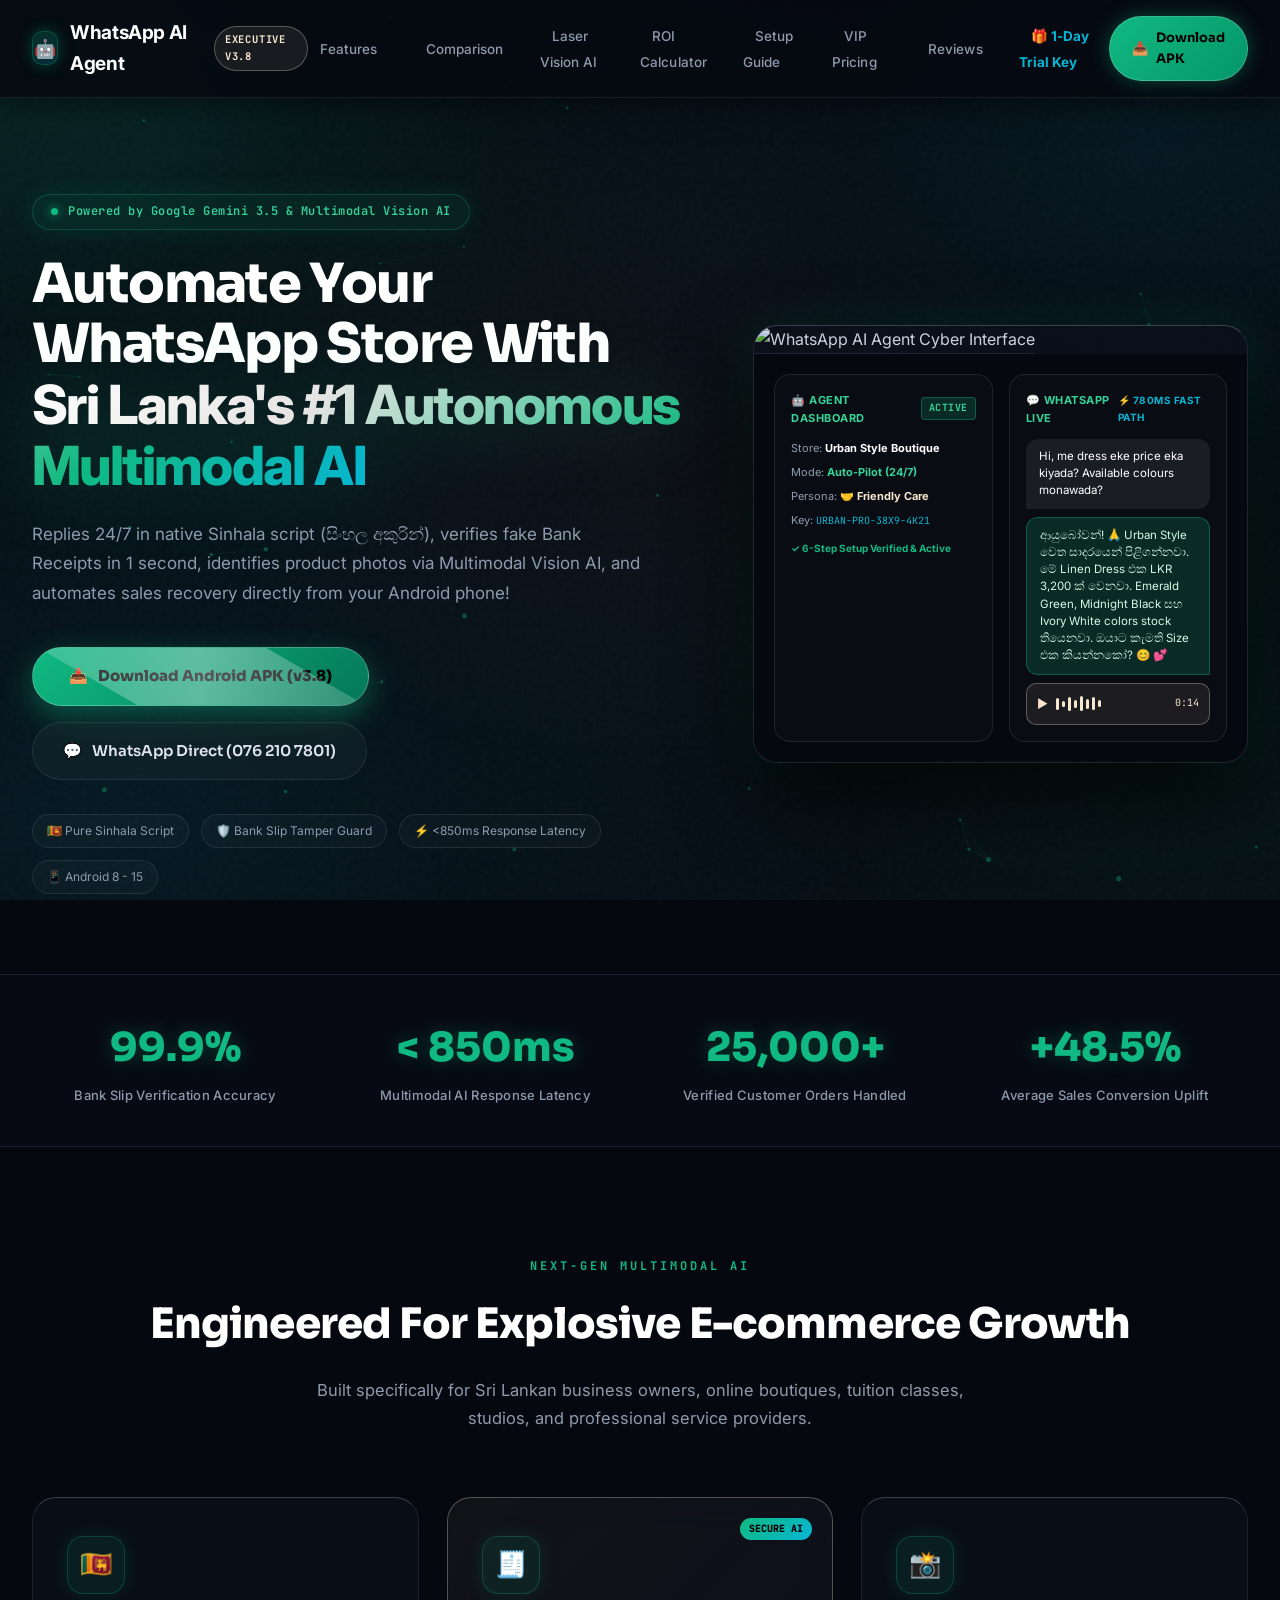
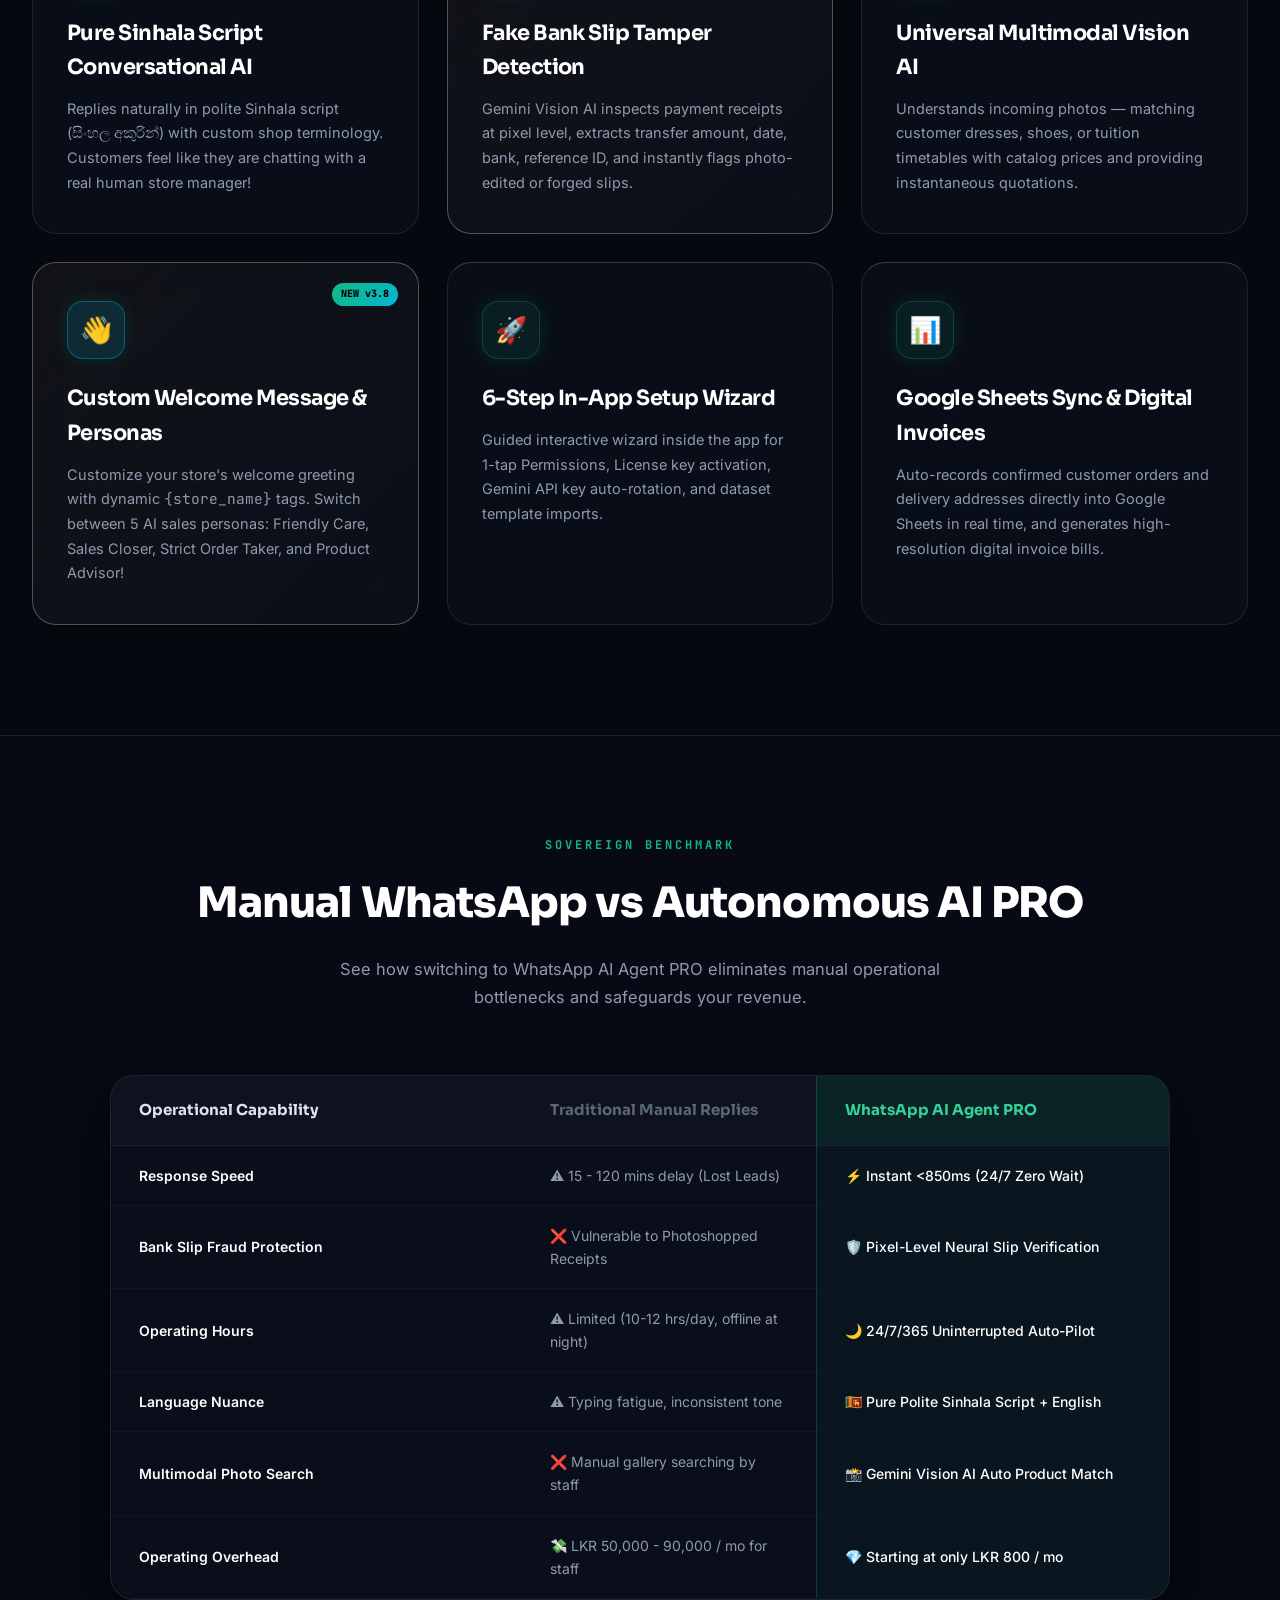
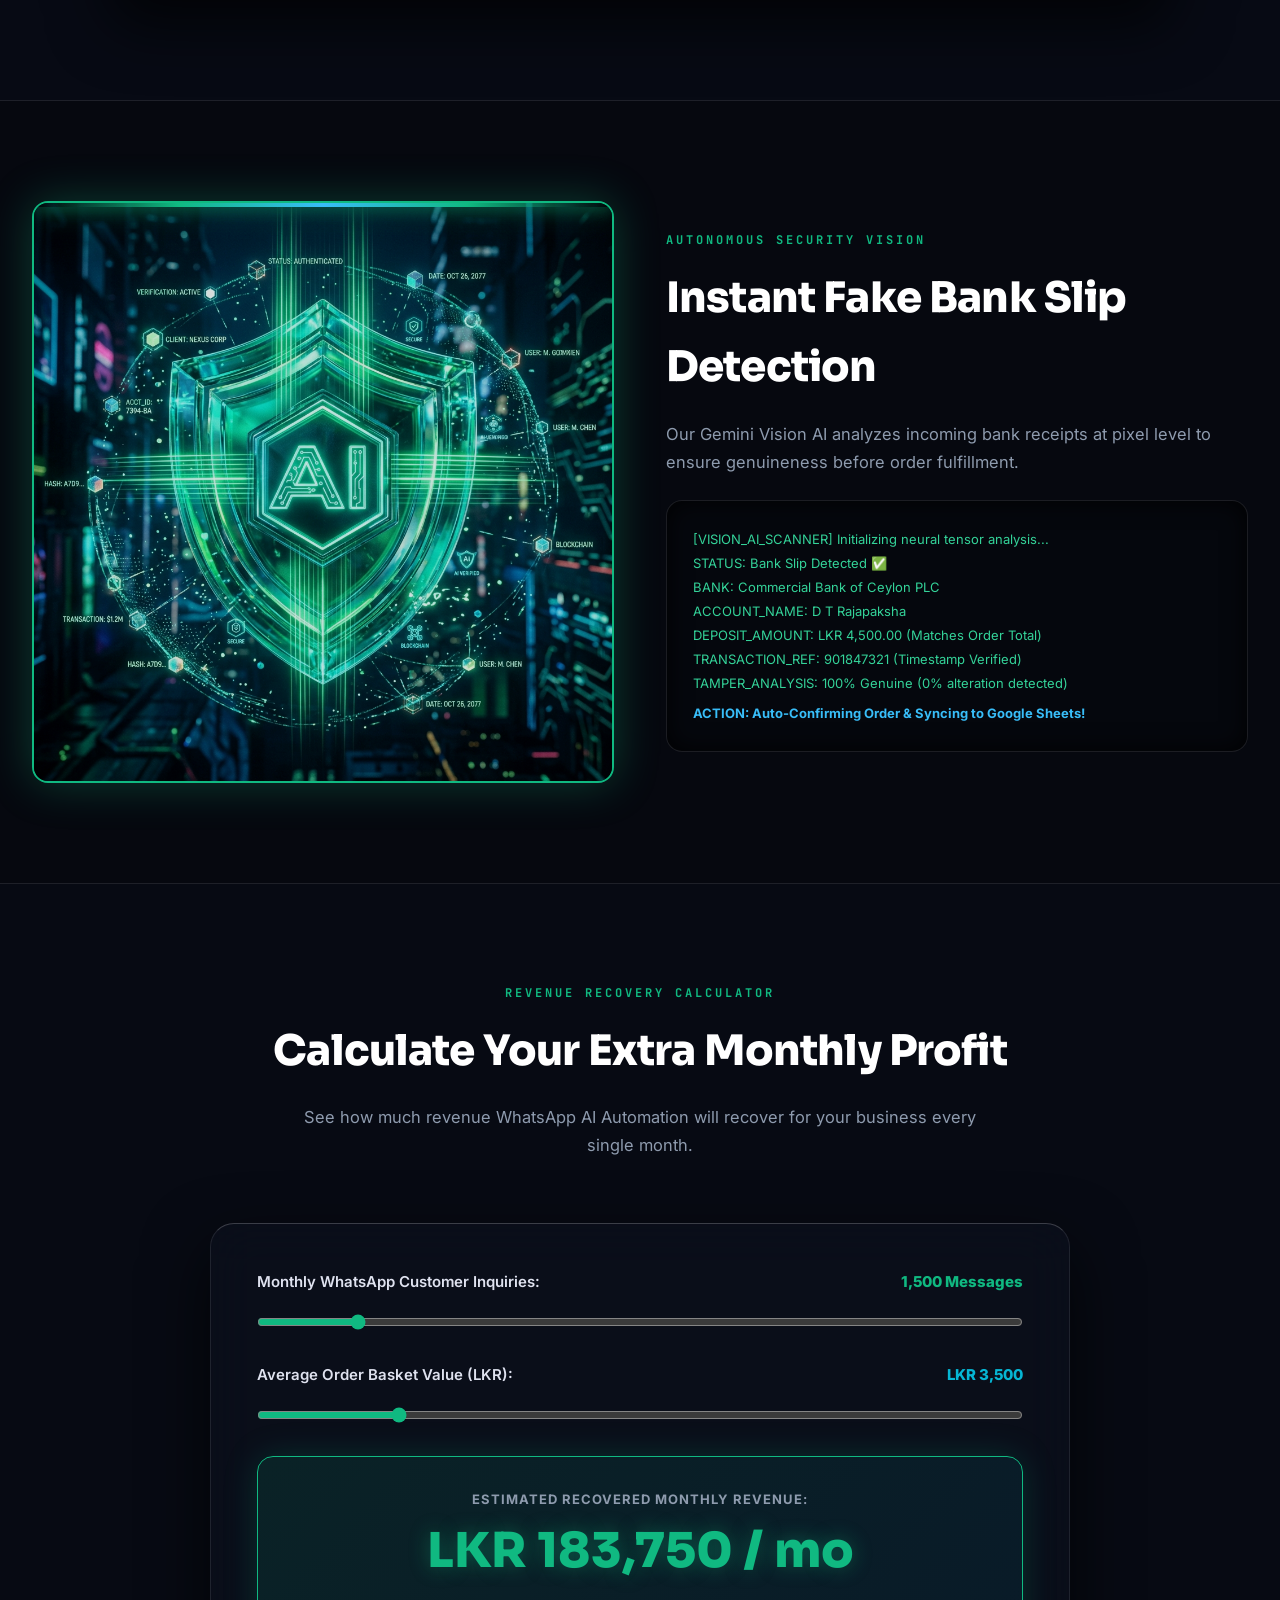
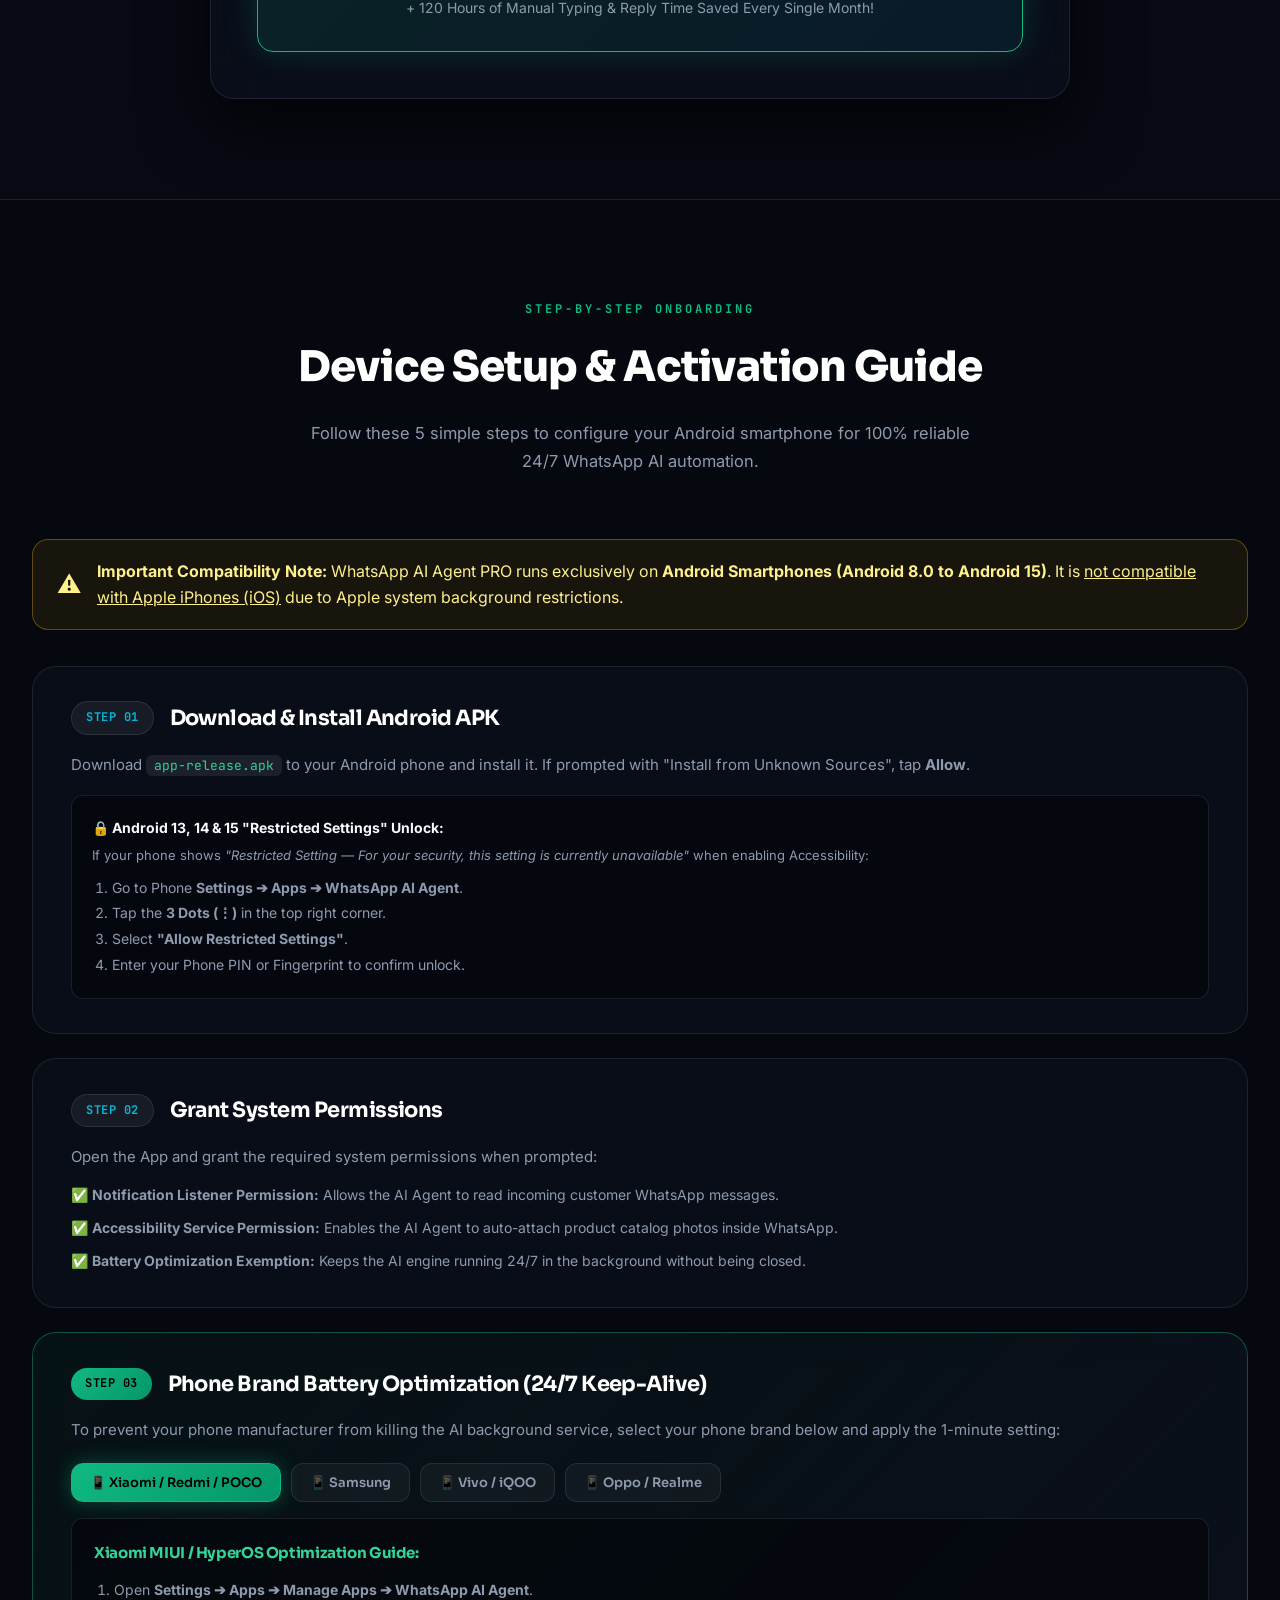
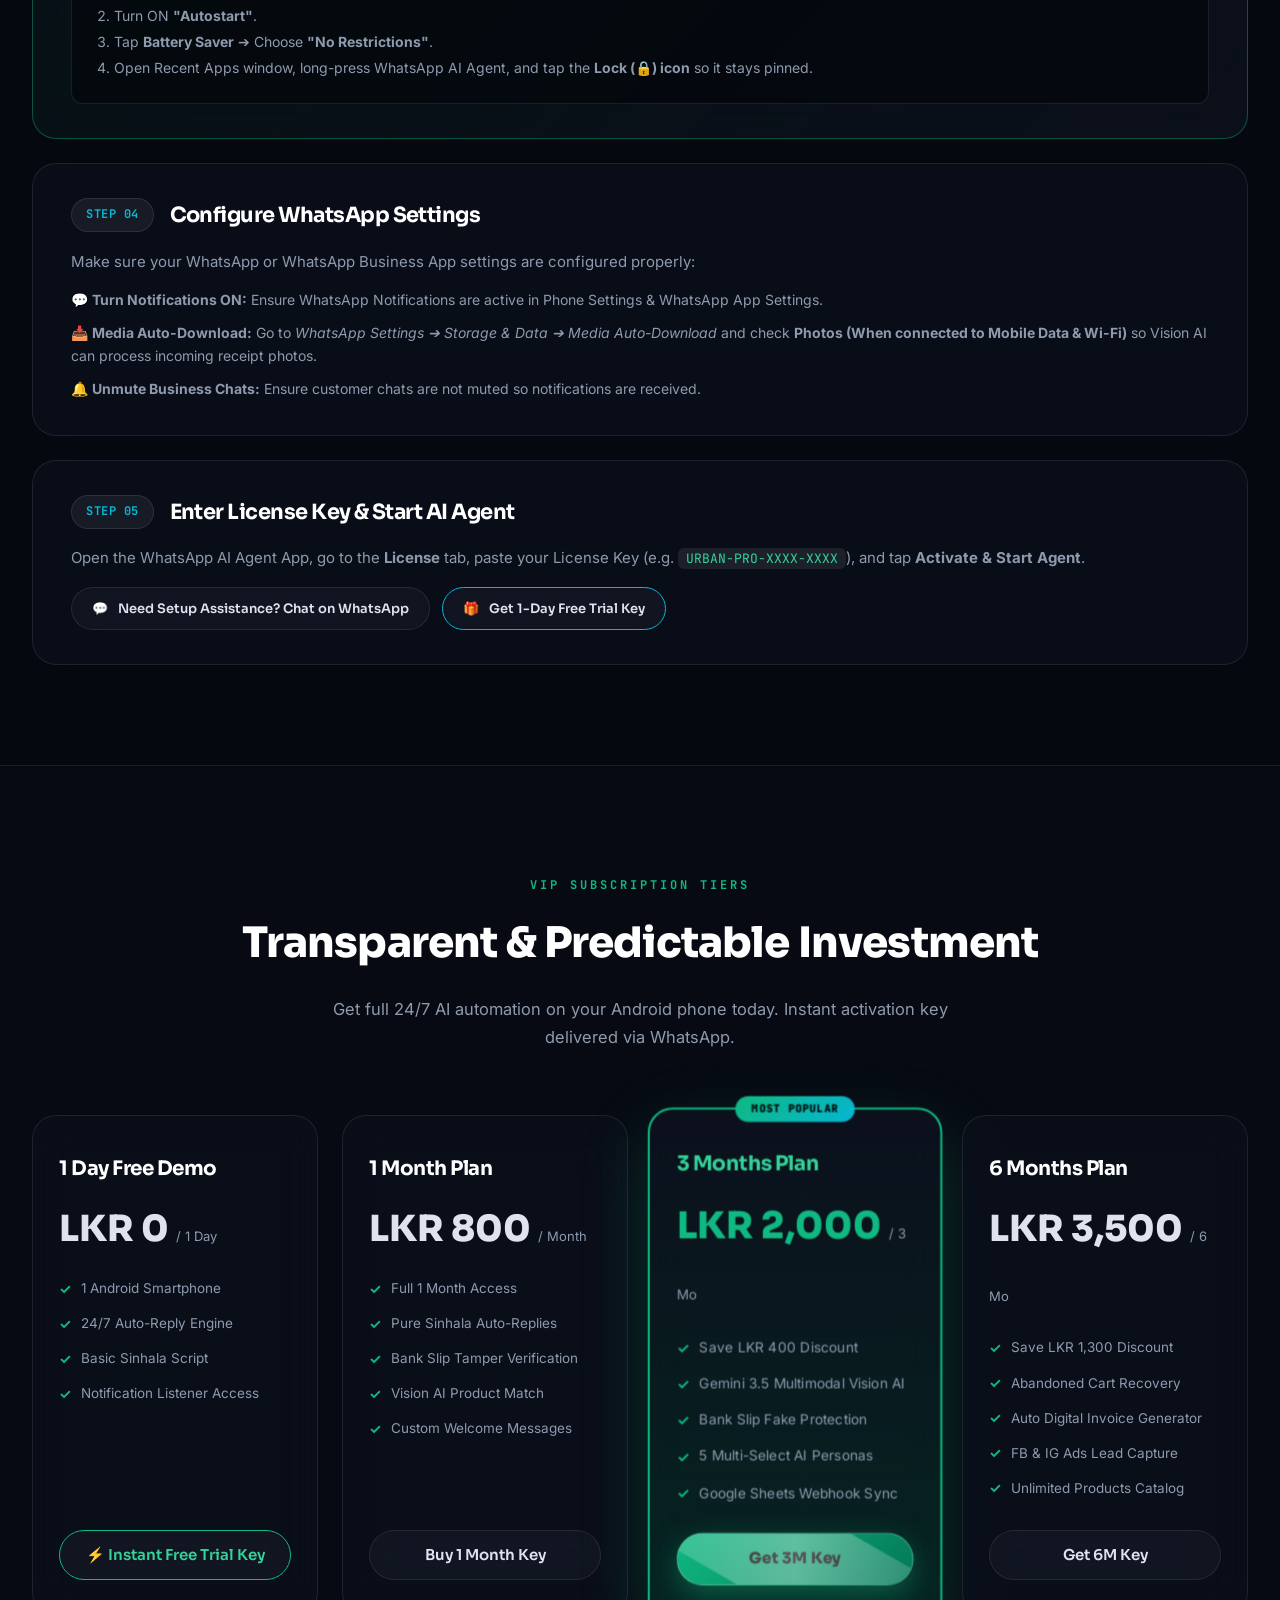
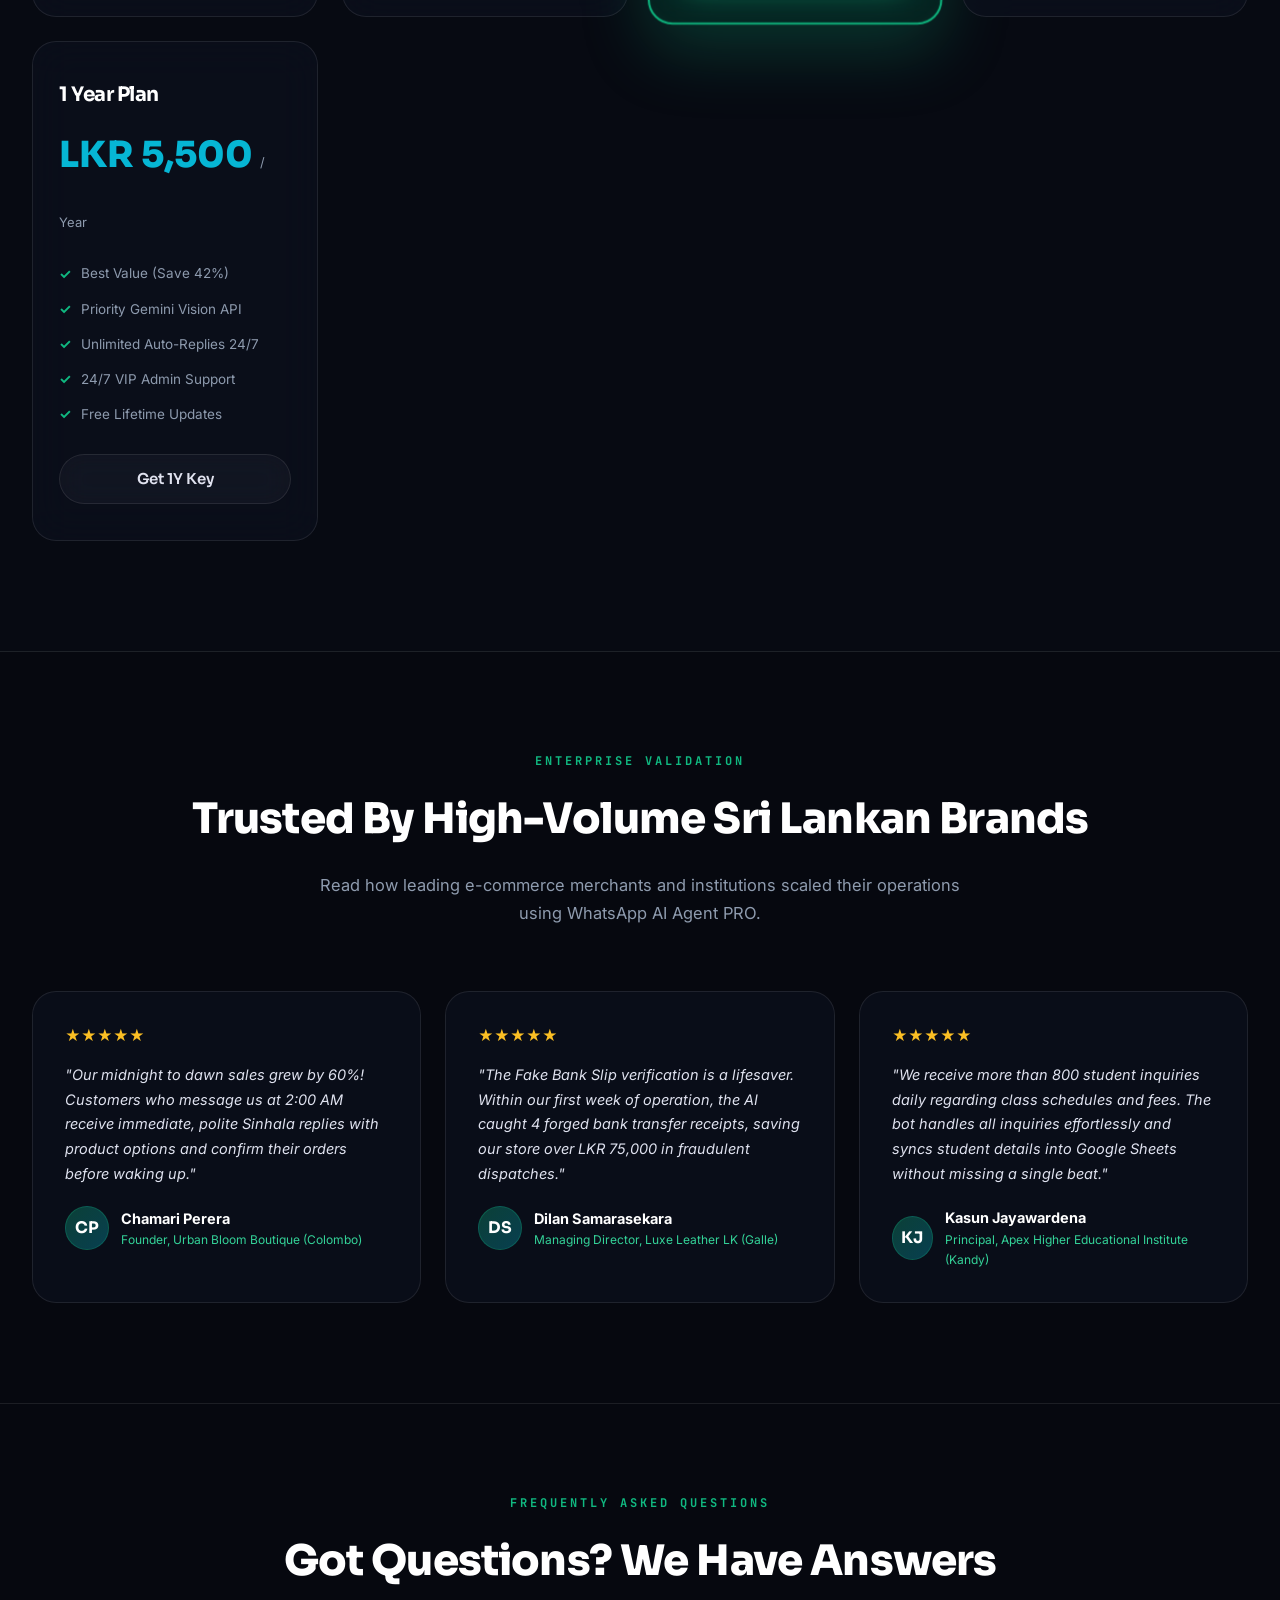
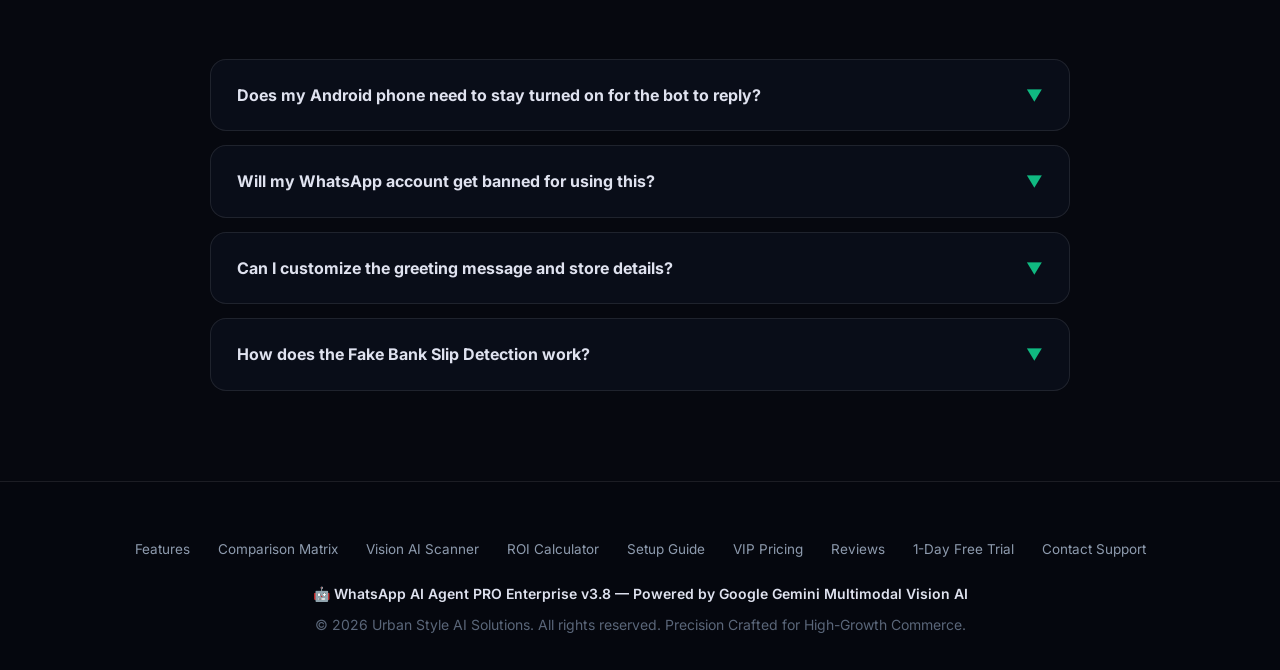
==== commit 977b1f5e: "Add files via upload" ====
--- a/agent/index.html
+++ b/agent/index.html
@@ -41,7 +41,7 @@
         <li><a href="online_keygen.html" class="nav-link" style="color: var(--cyan); font-weight: 700;">🎁 1-Day Trial Key</a></li>
       </ul>
       <div style="display: flex; align-items: center; gap: 12px;">
-        <a href="app-debug.apk" download class="btn-nav">
+        <a href="app-release.apk" download class="btn-nav">
           <span>📥</span> Download APK
         </a>
         <button class="nav-toggle" onclick="toggleMobileMenu()" aria-label="Toggle Menu">☰</button>
@@ -65,7 +65,7 @@
         </p>
 
         <div class="hero-cta-box">
-          <a href="app-debug.apk" download class="btn-hero-primary">
+          <a href="app-release.apk" download class="btn-hero-primary">
             <span>📥</span> Download Android APK (v3.8)
           </a>
           <a href="https://wa.me/94762107801?text=Hi!%20I%20want%20to%20get%20a%20License%20Key%20for%20WhatsApp%20AI%20Agent." target="_blank" class="btn-hero-secondary">
@@ -359,7 +359,7 @@
             <span class="step-badge">STEP 01</span>
             <h3 class="step-title">Download & Install Android APK</h3>
           </div>
-          <p class="step-desc">Download <code>app-debug.apk</code> to your Android phone and install it. If prompted with "Install from Unknown Sources", tap <strong>Allow</strong>.</p>
+          <p class="step-desc">Download <code>app-release.apk</code> to your Android phone and install it. If prompted with "Install from Unknown Sources", tap <strong>Allow</strong>.</p>
           
           <div class="step-sub-box">
             <div class="sub-box-title">🔒 Android 13, 14 & 15 "Restricted Settings" Unlock:</div>
@@ -703,7 +703,7 @@
 
   <!-- Floating Mobile Bottom Sticky CTA Bar -->
   <div class="mobile-bottom-bar">
-    <a href="app-debug.apk" download class="btn-mobile-sticky-primary">
+    <a href="app-release.apk" download class="btn-mobile-sticky-primary">
       <span>📥</span> Free Demo (APK)
     </a>
     <a href="https://wa.me/94762107801?text=Hi!%20I%20want%20to%20get%20started%20with%20WhatsApp%20AI%20Agent." target="_blank" class="btn-mobile-sticky-secondary">
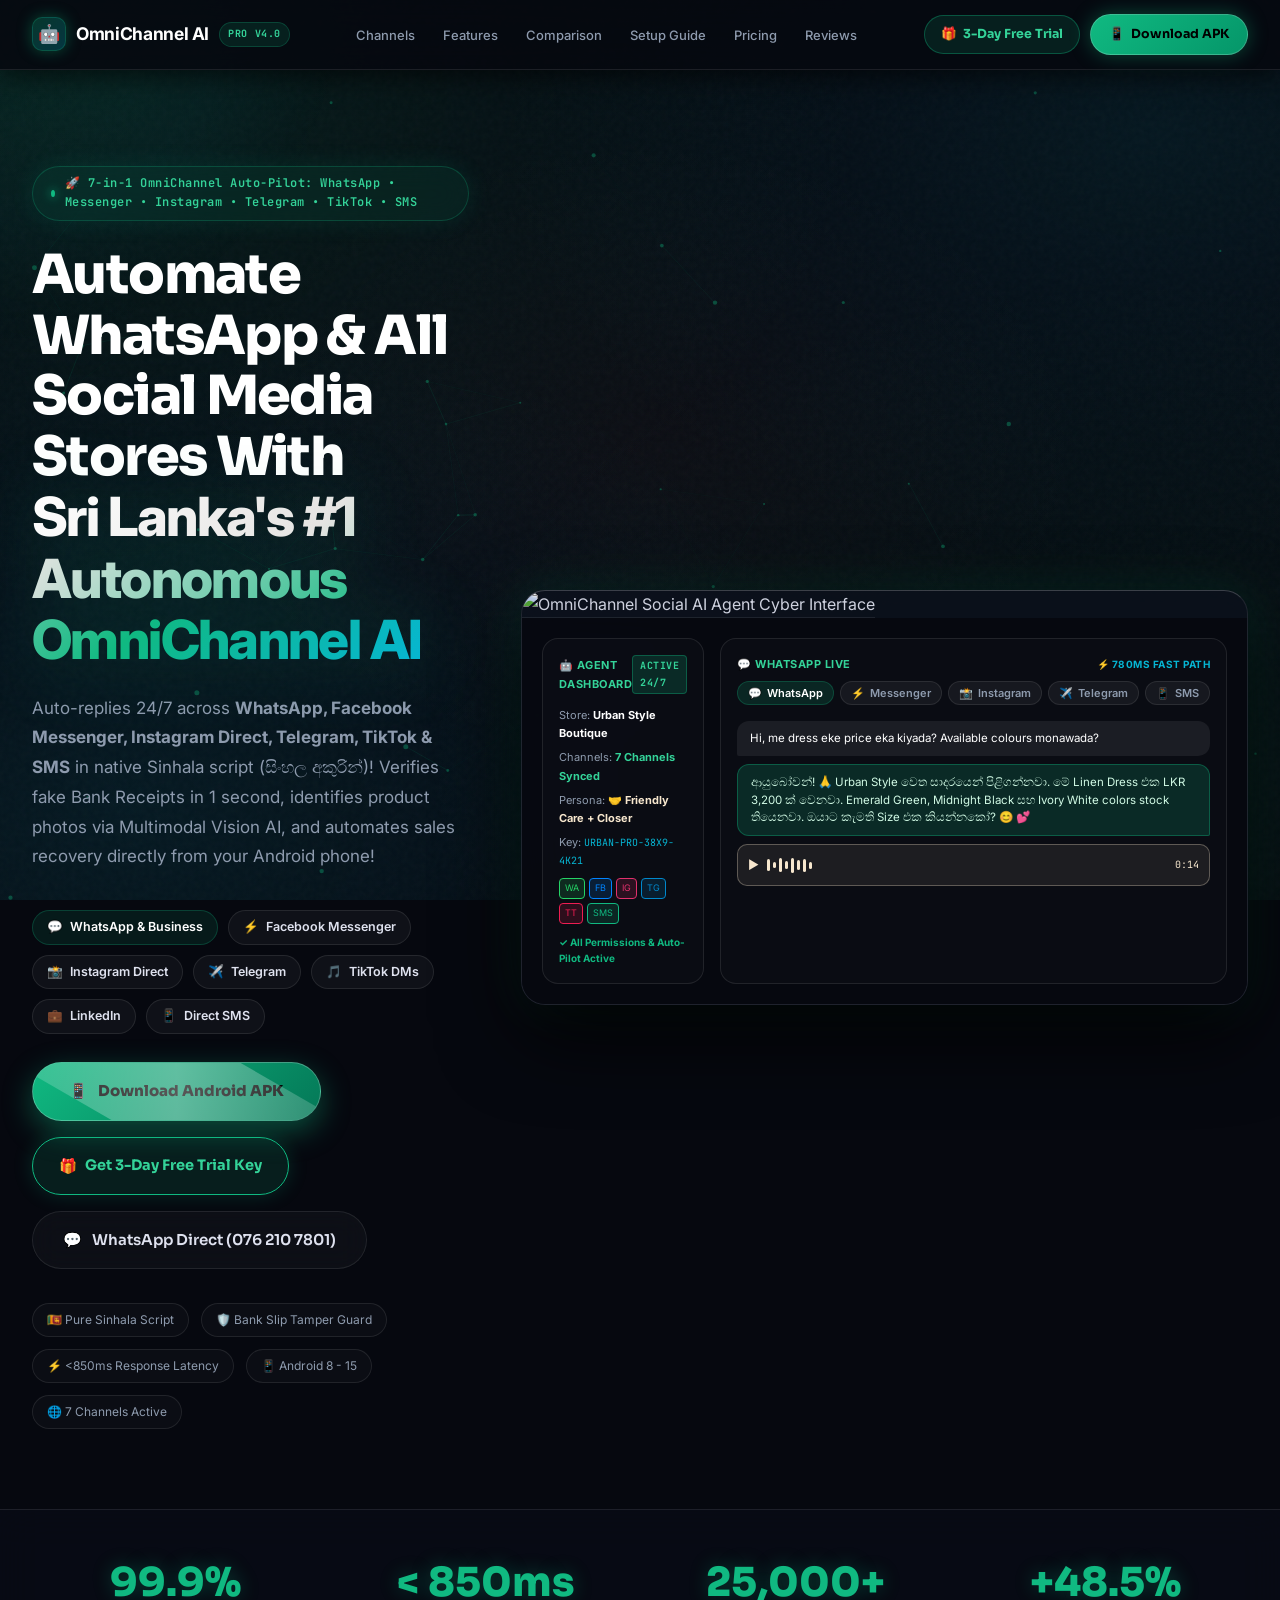
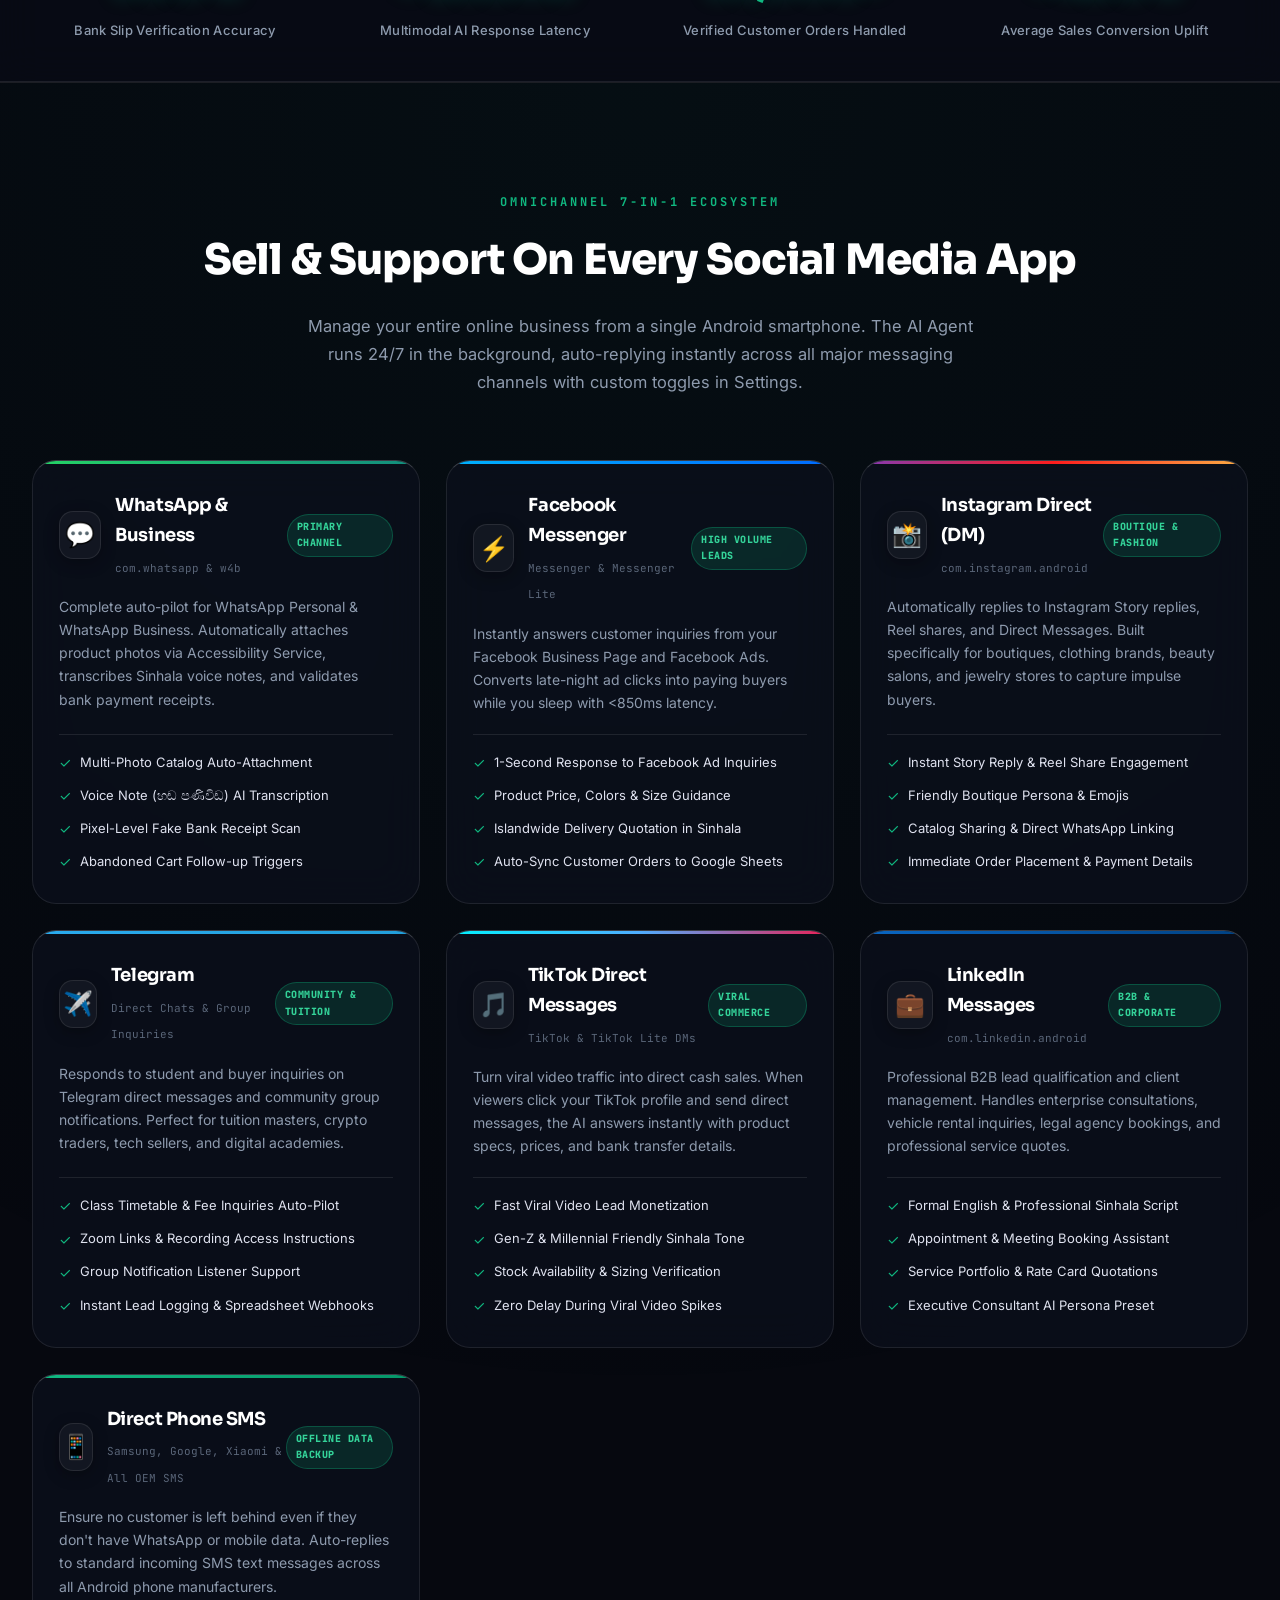
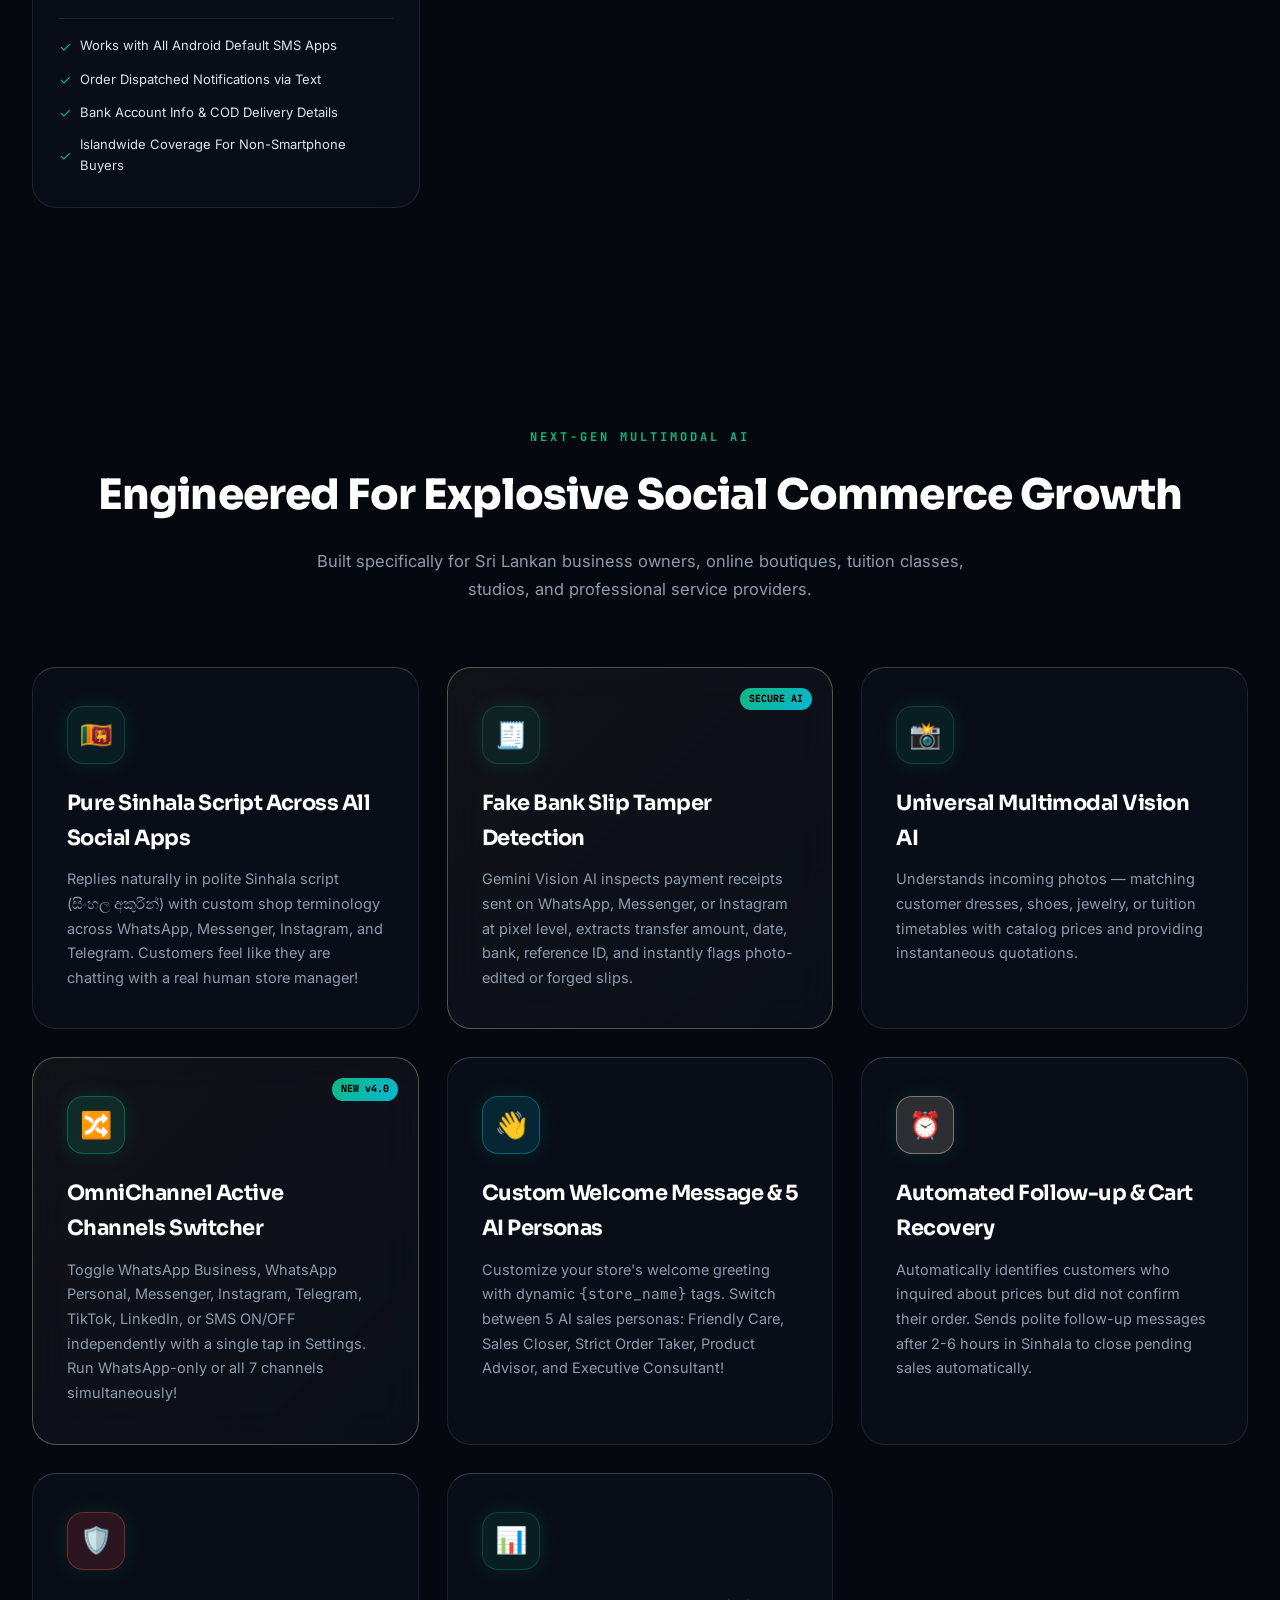
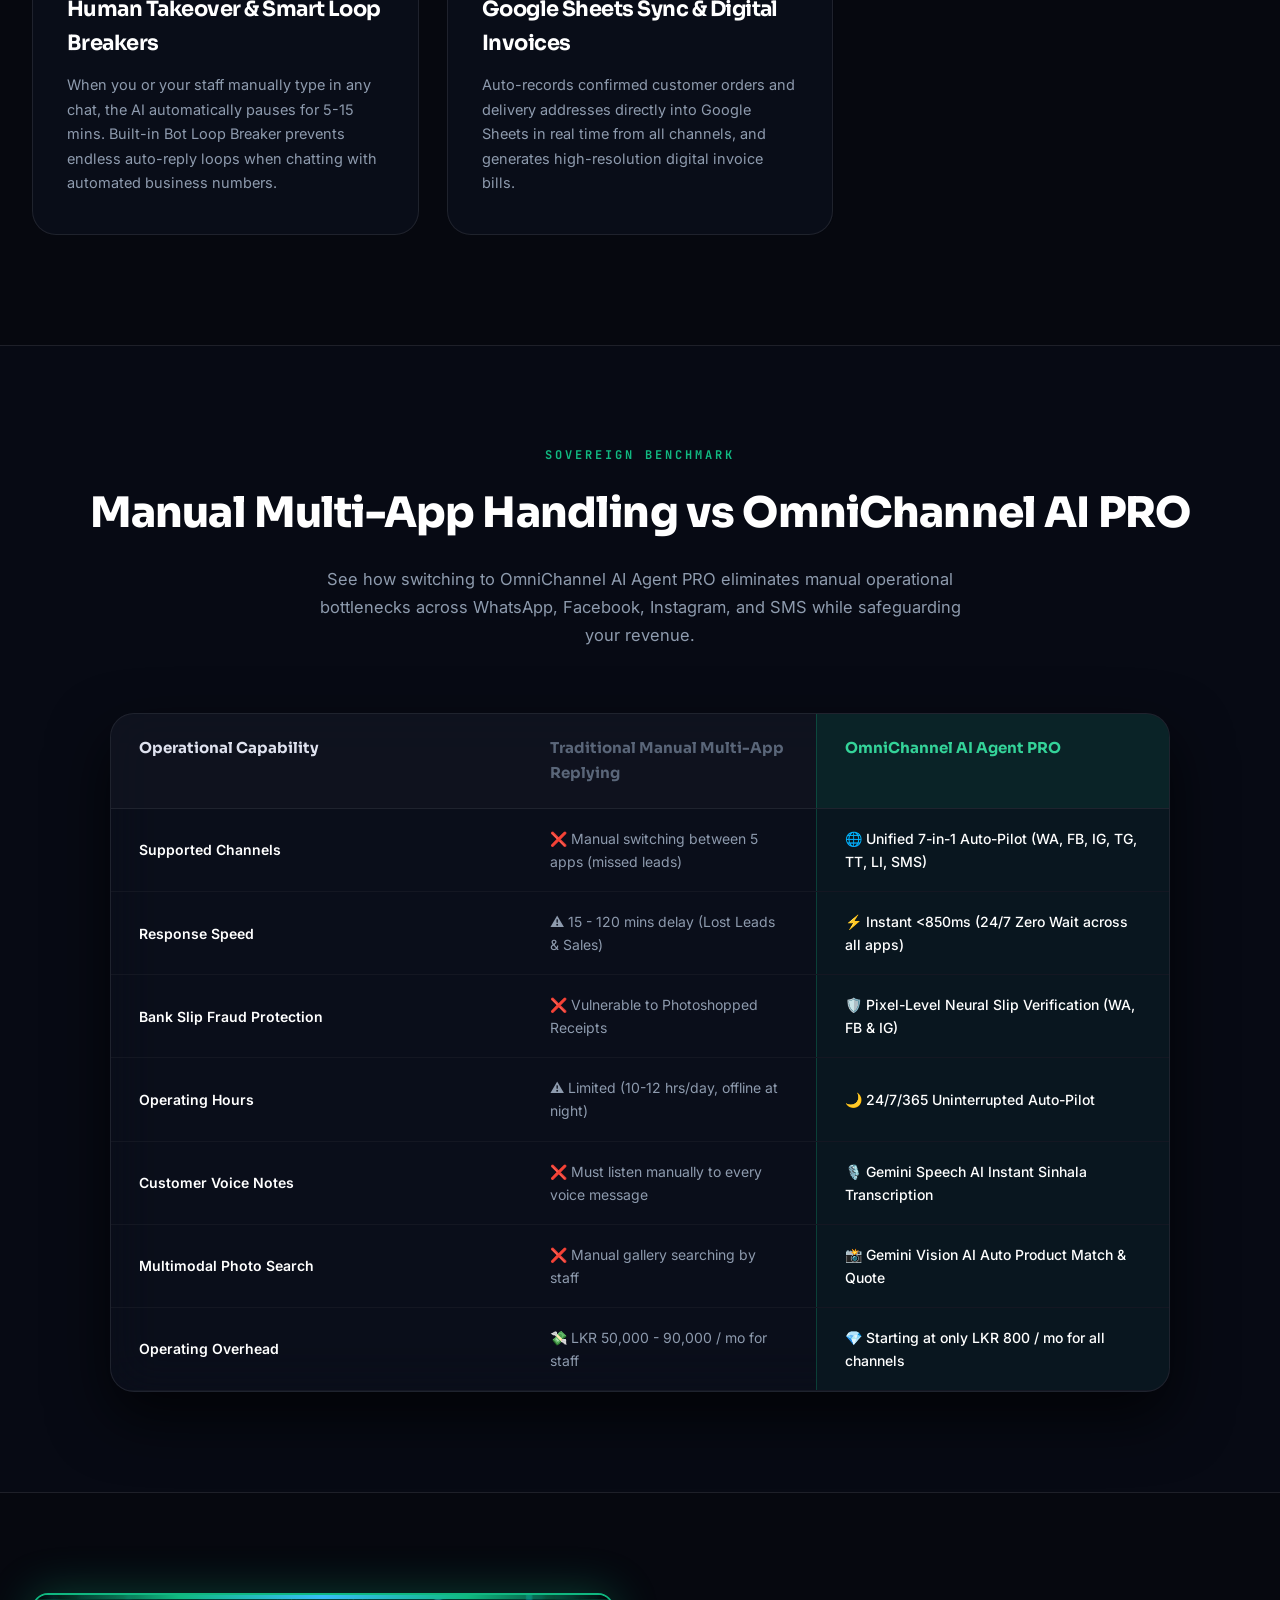
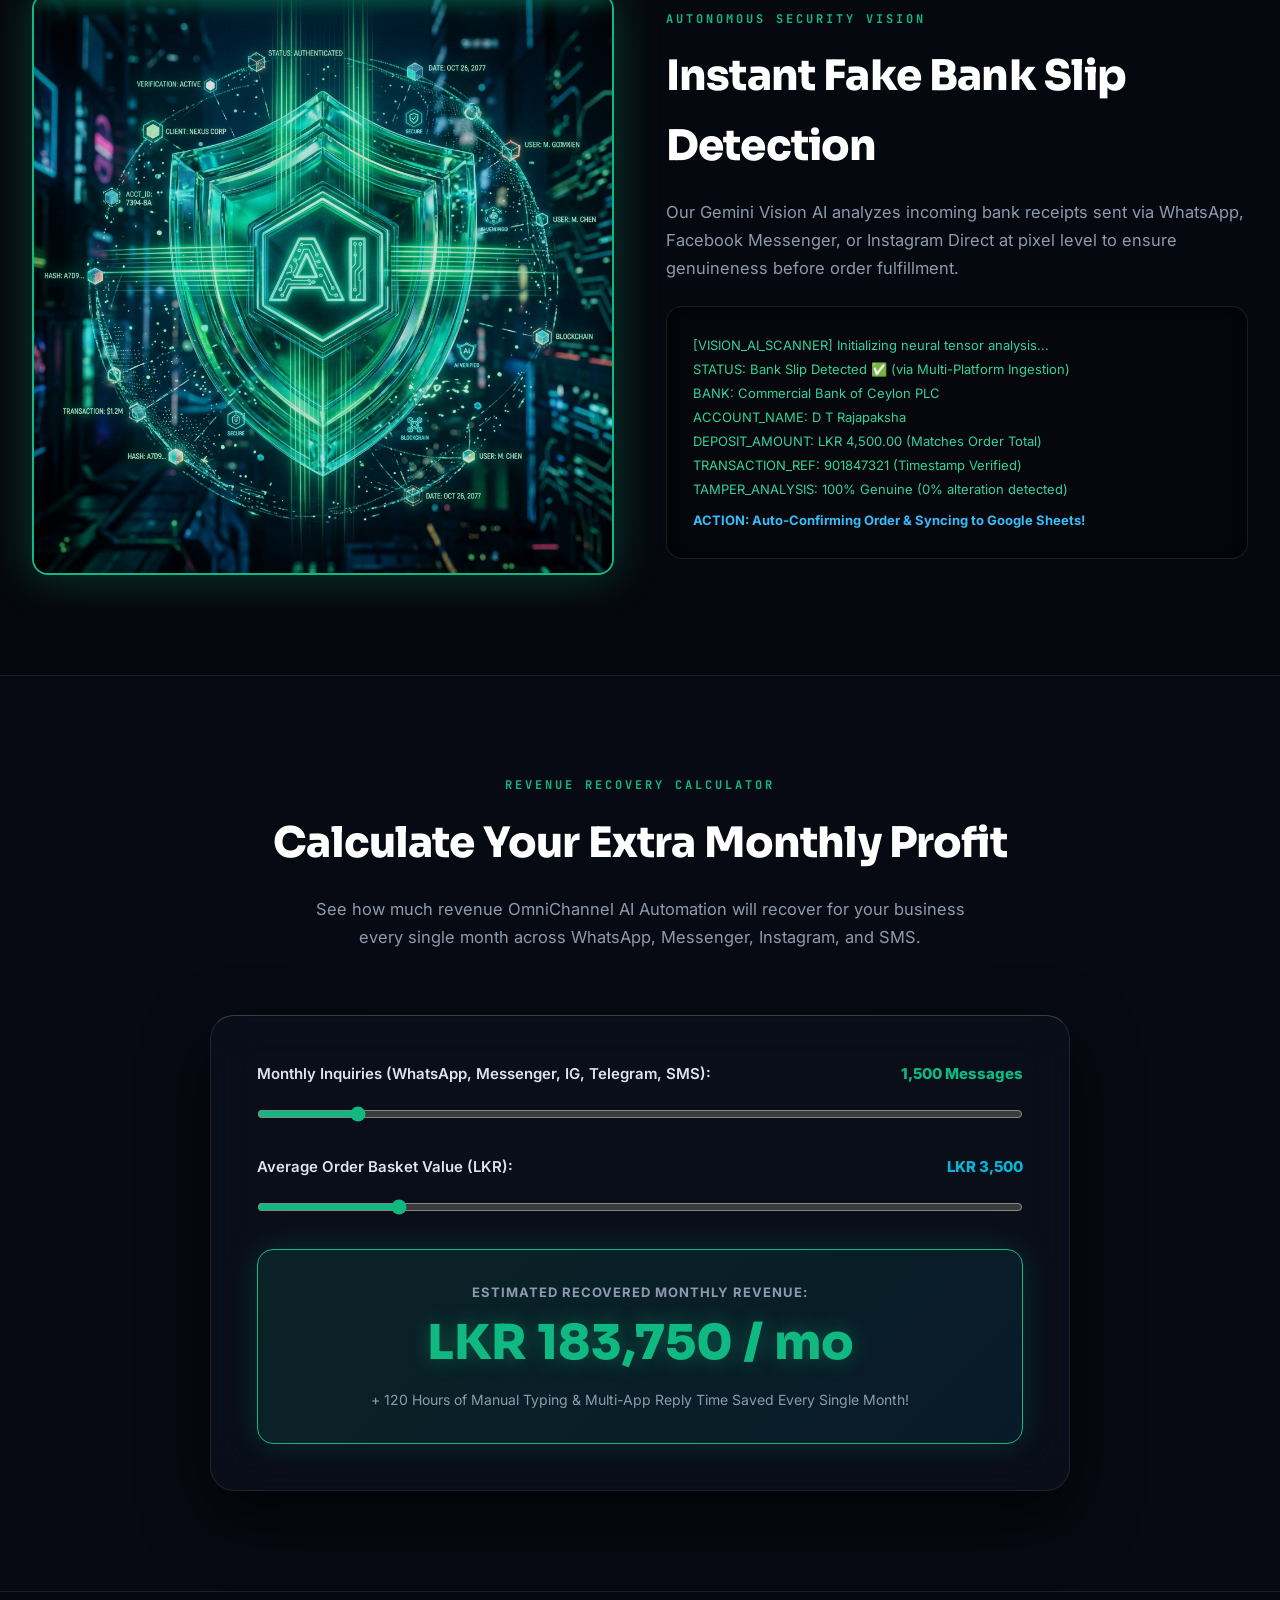
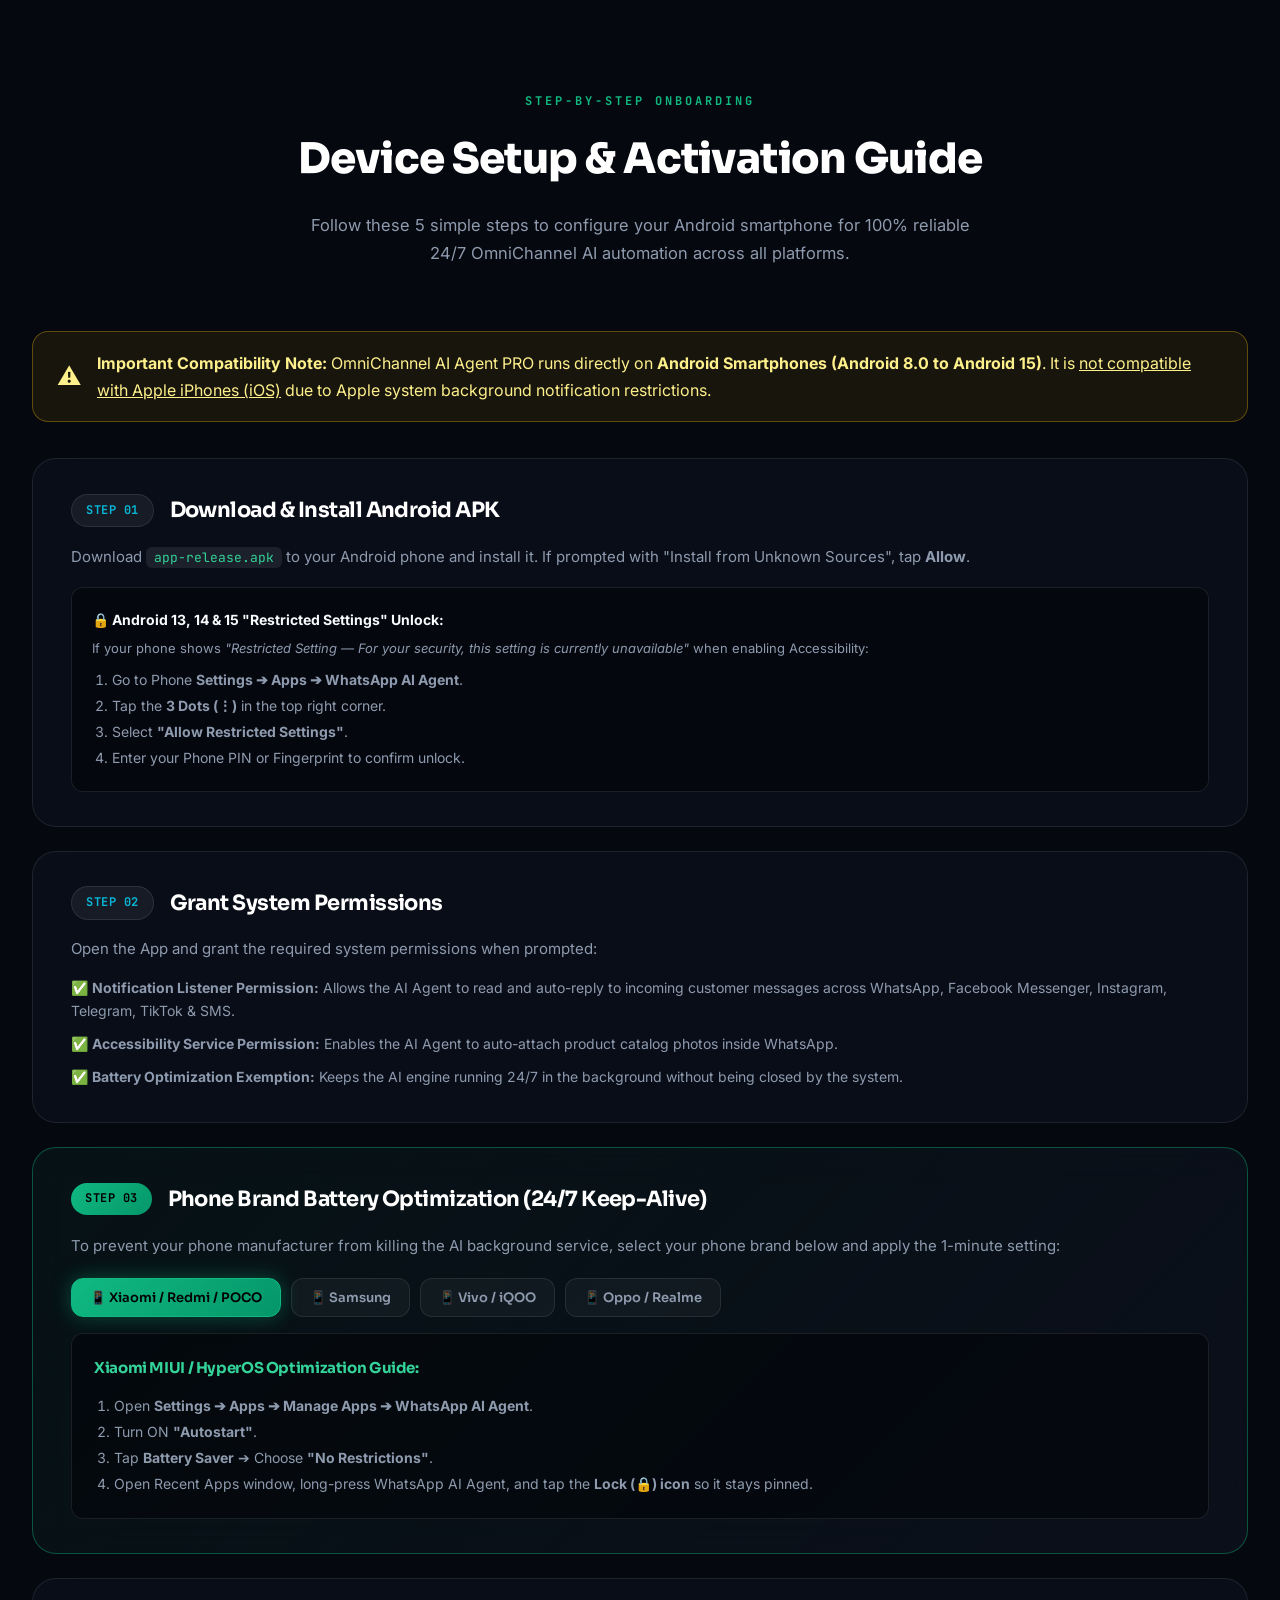
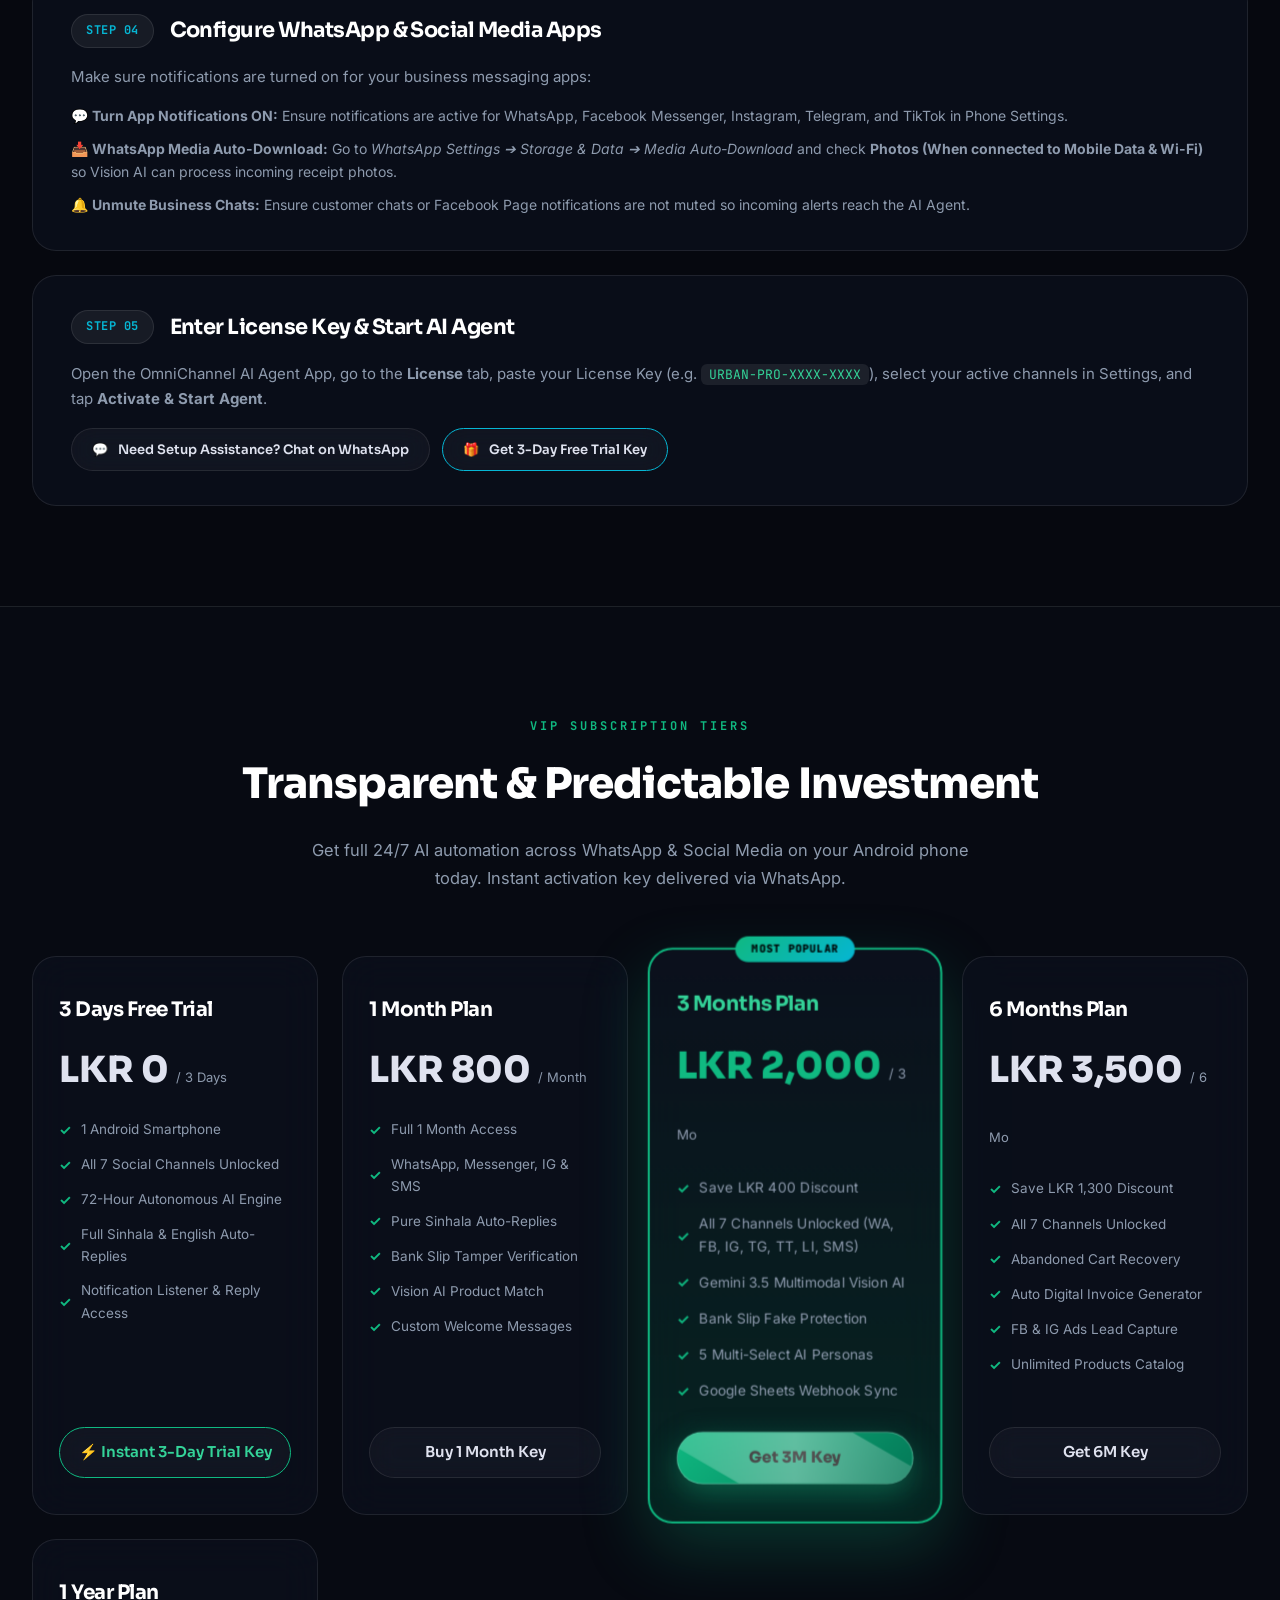
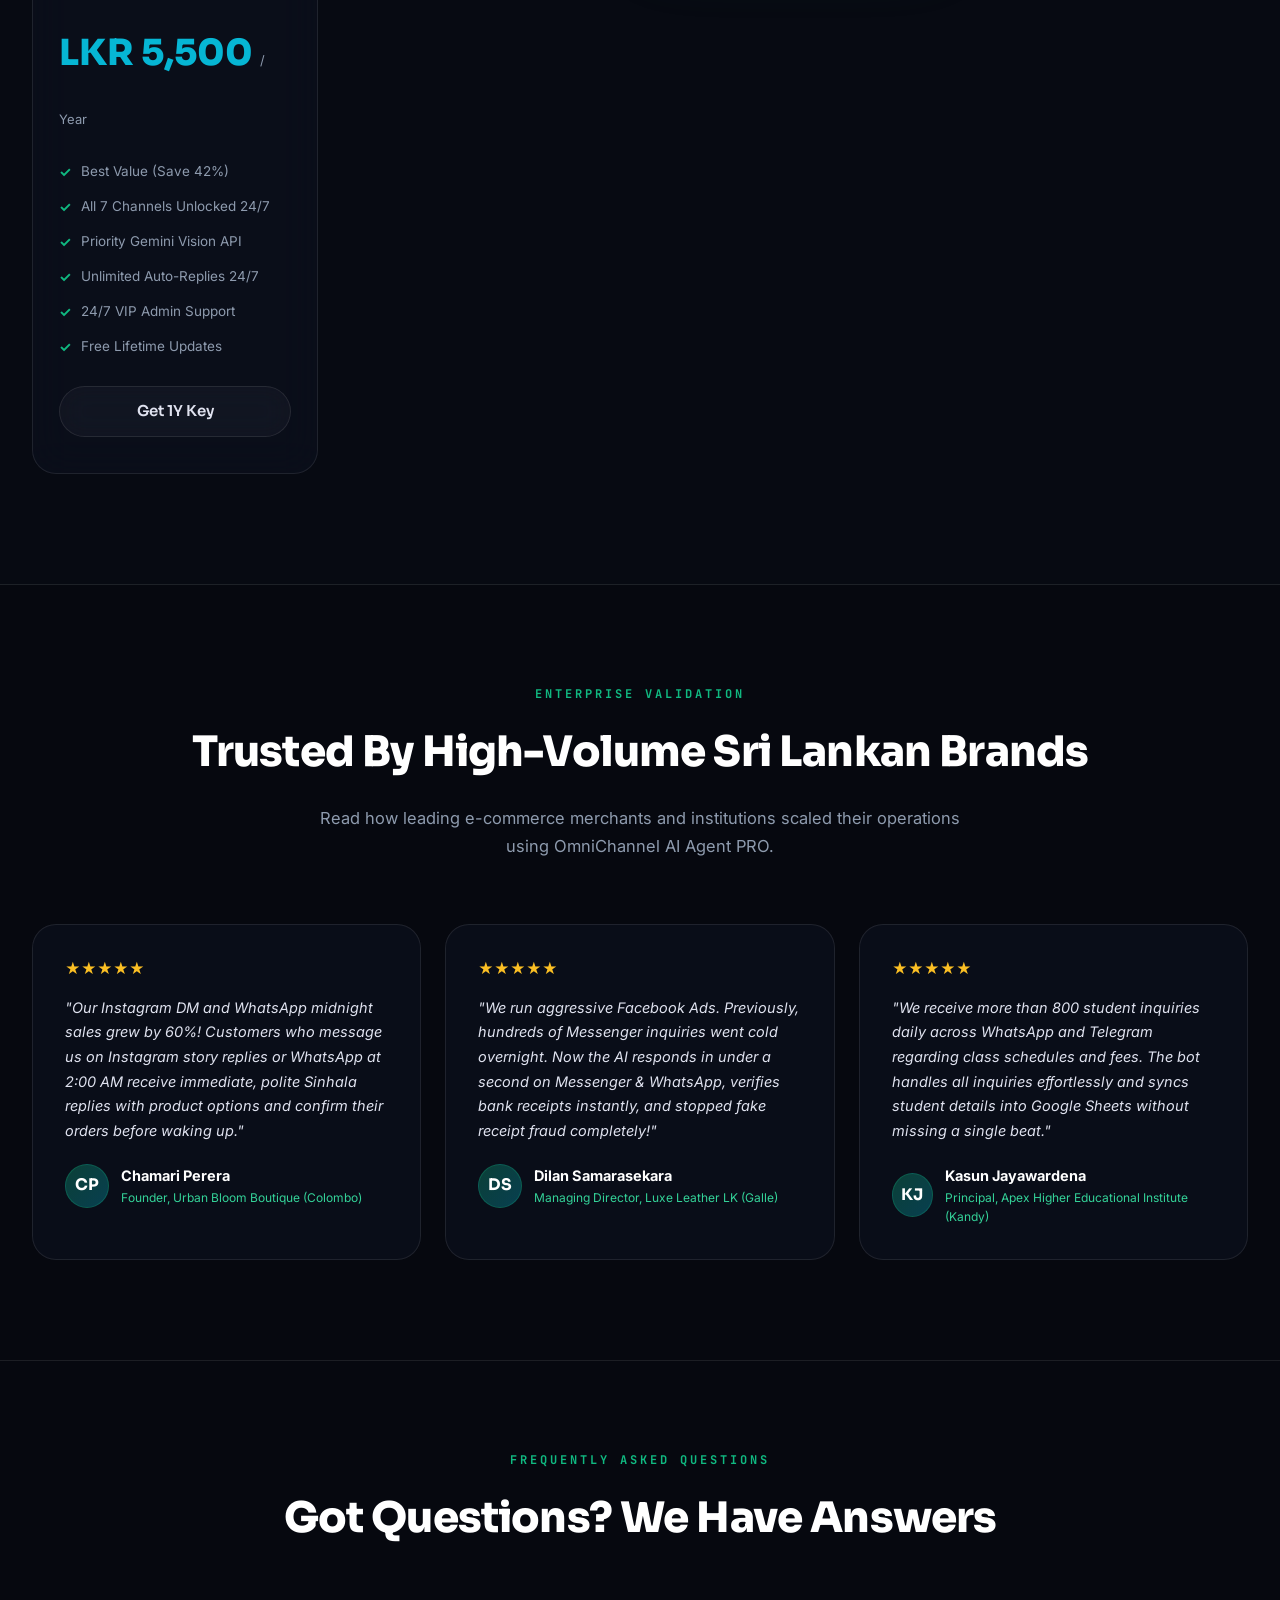
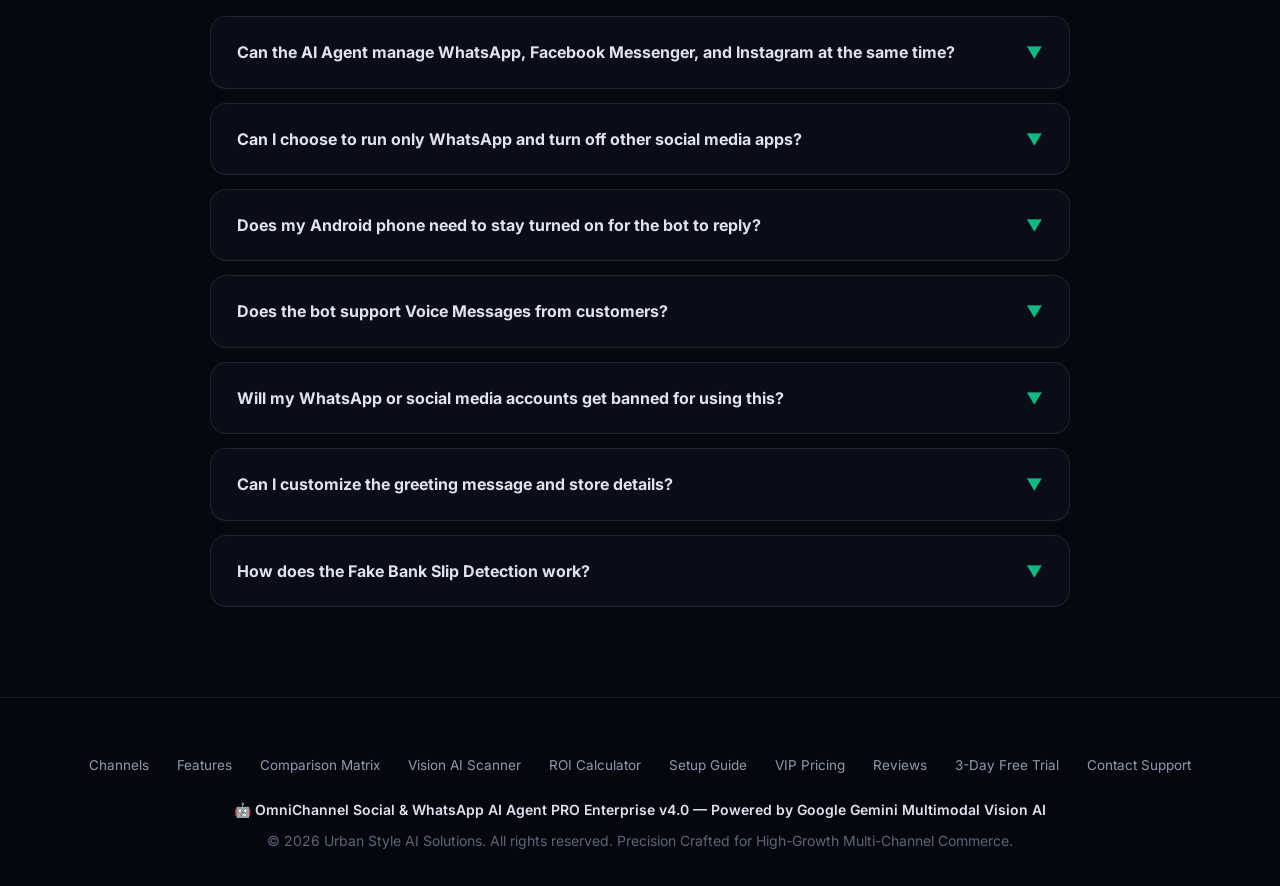
==== commit 0720e5e9: "Add files via upload" ====
--- a/agent/index.html
+++ b/agent/index.html
@@ -3,8 +3,8 @@
 <head>
   <meta charset="UTF-8">
   <meta name="viewport" content="width=device-width, initial-scale=1.0">
-  <title>WhatsApp AI Agent PRO v3.8 | Enterprise Autonomous Multimodal AI</title>
-  <meta name="description" content="Sri Lanka's #1 Multimodal AI Assistant for WhatsApp. 24/7 Auto Pilot, Pure Sinhala Script, Bank Slip Fake Protection, Custom Welcome Greetings & Vision AI.">
+  <title>OmniChannel Social & WhatsApp AI Agent PRO v4.0 | Enterprise Autonomous AI</title>
+  <meta name="description" content="Sri Lanka's #1 All-in-One Autonomous AI Sales & Support Agent. Auto-replies 24/7 across WhatsApp, Facebook Messenger, Instagram Direct, Telegram, TikTok & SMS in Pure Sinhala Script (සිංහල අකුරින්). Multimodal Vision AI, Fake Bank Slip Detection & Sheets CRM.">
   <link rel="stylesheet" href="style.css">
   <link rel="icon" href="data:image/svg+xml,<svg xmlns=%22http://www.w3.org/2000/svg%22 viewBox=%220 0 100 100%22><text y=%22.9em%22 font-size=%2290%22>🤖</text></svg>">
 </head>
@@ -27,22 +27,23 @@
     <div class="container nav-container">
       <a href="#" class="brand-logo">
         <span class="brand-icon">🤖</span>
-        <span>WhatsApp AI Agent</span>
-        <span class="logo-badge">EXECUTIVE v3.8</span>
+        <span>OmniChannel AI</span>
+        <span class="logo-badge">PRO v4.0</span>
       </a>
       <ul class="nav-links" id="navLinks">
+        <li><a href="#channels" class="nav-link" onclick="toggleMobileMenu()">Channels</a></li>
         <li><a href="#features" class="nav-link" onclick="toggleMobileMenu()">Features</a></li>
         <li><a href="#comparison" class="nav-link" onclick="toggleMobileMenu()">Comparison</a></li>
-        <li><a href="#scanner" class="nav-link" onclick="toggleMobileMenu()">Laser Vision AI</a></li>
-        <li><a href="#calculator" class="nav-link" onclick="toggleMobileMenu()">ROI Calculator</a></li>
         <li><a href="#setup-guide" class="nav-link" onclick="toggleMobileMenu()">Setup Guide</a></li>
-        <li><a href="#pricing" class="nav-link" onclick="toggleMobileMenu()">VIP Pricing</a></li>
+        <li><a href="#pricing" class="nav-link" onclick="toggleMobileMenu()">Pricing</a></li>
         <li><a href="#testimonials" class="nav-link" onclick="toggleMobileMenu()">Reviews</a></li>
-        <li><a href="online_keygen.html" class="nav-link" style="color: var(--cyan); font-weight: 700;">🎁 1-Day Trial Key</a></li>
       </ul>
-      <div style="display: flex; align-items: center; gap: 12px;">
+      <div class="nav-actions">
+        <a href="online_keygen.html" class="nav-trial-btn">
+          <span>🎁</span> 3-Day Free Trial
+        </a>
         <a href="app-release.apk" download class="btn-nav">
-          <span>📥</span> Download APK
+          <span>📱</span> Download APK
         </a>
         <button class="nav-toggle" onclick="toggleMobileMenu()" aria-label="Toggle Menu">☰</button>
       </div>
@@ -54,21 +55,35 @@
     <div class="container hero-grid">
       <div class="hero-content">
         <div class="hero-pill">
-          <span class="pulsing-dot"></span> Powered by Google Gemini 3.5 & Multimodal Vision AI
+          <span class="pulsing-dot"></span> 🚀 7-in-1 OmniChannel Auto-Pilot: WhatsApp • Messenger • Instagram • Telegram • TikTok • SMS
         </div>
         <h1 class="hero-title">
-          Automate Your WhatsApp Store With <br>
-          <span class="gradient-text-3d">Sri Lanka's #1 Autonomous Multimodal AI</span>
+          Automate WhatsApp & All Social Media Stores With <br>
+          <span class="gradient-text-3d">Sri Lanka's #1 Autonomous OmniChannel AI</span>
         </h1>
         <p class="hero-desc">
-          Replies 24/7 in native Sinhala script (සිංහල අකුරින්), verifies fake Bank Receipts in 1 second, identifies product photos via Multimodal Vision AI, and automates sales recovery directly from your Android phone!
+          Auto-replies 24/7 across <strong>WhatsApp, Facebook Messenger, Instagram Direct, Telegram, TikTok & SMS</strong> in native Sinhala script (සිංහල අකුරින්)! Verifies fake Bank Receipts in 1 second, identifies product photos via Multimodal Vision AI, and automates sales recovery directly from your Android phone!
         </p>
 
-        <div class="hero-cta-box">
+        <!-- Social Media Supported Chips Strip -->
+        <div class="hero-social-strip">
+          <span class="hero-social-pill active-pill"><span>💬</span> WhatsApp & Business</span>
+          <span class="hero-social-pill"><span>⚡</span> Facebook Messenger</span>
+          <span class="hero-social-pill"><span>📸</span> Instagram Direct</span>
+          <span class="hero-social-pill"><span>✈️</span> Telegram</span>
+          <span class="hero-social-pill"><span>🎵</span> TikTok DMs</span>
+          <span class="hero-social-pill"><span>💼</span> LinkedIn</span>
+          <span class="hero-social-pill"><span>📱</span> Direct SMS</span>
+        </div>
+
+        <div class="hero-cta-box" style="flex-wrap: wrap;">
           <a href="app-release.apk" download class="btn-hero-primary">
-            <span>📥</span> Download Android APK (v3.8)
+            <span>📱</span> Download Android APK
           </a>
-          <a href="https://wa.me/94762107801?text=Hi!%20I%20want%20to%20get%20a%20License%20Key%20for%20WhatsApp%20AI%20Agent." target="_blank" class="btn-hero-secondary">
+          <a href="online_keygen.html" class="btn-hero-trial">
+            <span>🎁</span> Get 3-Day Free Trial Key
+          </a>
+          <a href="https://wa.me/94762107801?text=Hi!%20I%20want%20to%20get%20a%20License%20Key%20for%20OmniChannel%20AI%20Agent." target="_blank" class="btn-hero-secondary">
             <span>💬</span> WhatsApp Direct (076 210 7801)
           </a>
         </div>
@@ -78,6 +93,7 @@
           <span class="hero-mini-badge">🛡️ Bank Slip Tamper Guard</span>
           <span class="hero-mini-badge">⚡ &lt;850ms Response Latency</span>
           <span class="hero-mini-badge">📱 Android 8 - 15</span>
+          <span class="hero-mini-badge">🌐 7 Channels Active</span>
         </div>
       </div>
 
@@ -85,7 +101,7 @@
       <div class="hero-3d-wrapper">
         <div class="hero-cyber-panel" id="hero3dCard">
           <!-- High-Res 3D AI Render from Stitch -->
-          <img src="https://lh3.googleusercontent.com/aida-public/[base64]" alt="WhatsApp AI Agent Cyber Interface" class="stitch-hero-render">
+          <img src="https://lh3.googleusercontent.com/aida-public/[base64]" alt="OmniChannel Social AI Agent Cyber Interface" class="stitch-hero-render">
           
           <!-- Live Dual Simulation Preview -->
           <div class="hero-sim-grid">
@@ -93,37 +109,58 @@
             <div class="sim-pane">
               <div class="sim-header">
                 <span>🤖 AGENT DASHBOARD</span>
-                <span class="tag-badge-green">ACTIVE</span>
+                <span class="tag-badge-green">ACTIVE 24/7</span>
               </div>
               <div style="font-size: 11px; color: var(--text-muted); margin-bottom: 6px;">Store: <strong style="color: #FFF;">Urban Style Boutique</strong></div>
-              <div style="font-size: 11px; color: var(--text-muted); margin-bottom: 6px;">Mode: <strong style="color: var(--emerald-light);">Auto-Pilot (24/7)</strong></div>
-              <div style="font-size: 11px; color: var(--text-muted); margin-bottom: 6px;">Persona: <strong style="color: var(--champagne-gold);">🤝 Friendly Care</strong></div>
-              <div style="font-size: 11px; color: var(--text-muted);">Key: <code style="color: var(--cyan); font-size: 10px;">URBAN-PRO-38X9-4K21</code></div>
-              <div style="margin-top: 10px; font-size: 10px; color: var(--emerald); font-weight: 700;">✓ 6-Step Setup Verified & Active</div>
-            </div>
-
-            <!-- Right: WhatsApp Live Chat Simulation -->
+              <div style="font-size: 11px; color: var(--text-muted); margin-bottom: 6px;">Channels: <strong style="color: var(--emerald-light);">7 Channels Synced</strong></div>
+              <div style="font-size: 11px; color: var(--text-muted); margin-bottom: 6px;">Persona: <strong style="color: var(--champagne-gold);">🤝 Friendly Care + Closer</strong></div>
+              <div style="font-size: 11px; color: var(--text-muted); margin-bottom: 6px;">Key: <code style="color: var(--cyan); font-size: 10px;">URBAN-PRO-38X9-4K21</code></div>
+              <div style="display: flex; gap: 4px; flex-wrap: wrap; margin-top: 8px;">
+                <span style="font-size: 9px; padding: 2px 5px; background: rgba(37, 211, 102, 0.15); border: 1px solid #25D366; border-radius: 4px; color: #25D366;">WA</span>
+                <span style="font-size: 9px; padding: 2px 5px; background: rgba(0, 132, 255, 0.15); border: 1px solid #0084FF; border-radius: 4px; color: #0084FF;">FB</span>
+                <span style="font-size: 9px; padding: 2px 5px; background: rgba(225, 48, 108, 0.15); border: 1px solid #E1306C; border-radius: 4px; color: #E1306C;">IG</span>
+                <span style="font-size: 9px; padding: 2px 5px; background: rgba(0, 136, 204, 0.15); border: 1px solid #0088cc; border-radius: 4px; color: #0088cc;">TG</span>
+                <span style="font-size: 9px; padding: 2px 5px; background: rgba(238, 29, 82, 0.15); border: 1px solid #EE1D52; border-radius: 4px; color: #EE1D52;">TT</span>
+                <span style="font-size: 9px; padding: 2px 5px; background: rgba(16, 185, 129, 0.15); border: 1px solid #10B981; border-radius: 4px; color: #10B981;">SMS</span>
+              </div>
+              <div style="margin-top: 10px; font-size: 10px; color: var(--emerald); font-weight: 700;">✓ All Permissions & Auto-Pilot Active</div>
+            </div>
+
+            <!-- Right: Interactive Multi-Channel Live Chat Simulation -->
             <div class="sim-pane">
-              <div class="sim-header">
-                <span>💬 WHATSAPP LIVE</span>
+              <div class="sim-header" style="margin-bottom: 8px;">
+                <span id="simPlatformTitle">💬 WHATSAPP LIVE</span>
                 <span style="color: var(--cyan); font-size: 10px;">⚡ 780ms FAST PATH</span>
               </div>
-              <div class="chat-bubble customer">Hi, me dress eke price eka kiyada? Available colours monawada?</div>
-              <div class="chat-bubble bot">ආයුබෝවන්! 🙏 Urban Style වෙත සාදරයෙන් පිළිගන්නවා. මේ Linen Dress එක LKR 3,200 ක් වෙනවා. Emerald Green, Midnight Black සහ Ivory White colors stock තියෙනවා. ඔයාට කැමති Size එක කියන්නකෝ? 😊 💕</div>
-              <!-- Simulated Voice Note with Champagne Waveform -->
-              <div style="background: rgba(247, 231, 206, 0.08); border: 1px solid var(--border-champagne); border-radius: 10px; padding: 6px 10px; display: flex; align-items: center; gap: 8px;">
-                <span style="color: var(--champagne-gold); font-size: 12px;">▶</span>
-                <div class="audio-waveform-bar" style="flex-grow: 1;">
-                  <span class="audio-bar-segment" style="height: 12px; animation-delay: 0.1s;"></span>
-                  <span class="audio-bar-segment" style="height: 6px; animation-delay: 0.3s;"></span>
-                  <span class="audio-bar-segment" style="height: 14px; animation-delay: 0.5s;"></span>
-                  <span class="audio-bar-segment" style="height: 8px; animation-delay: 0.2s;"></span>
-                  <span class="audio-bar-segment" style="height: 15px; animation-delay: 0.4s;"></span>
-                  <span class="audio-bar-segment" style="height: 10px; animation-delay: 0.6s;"></span>
-                  <span class="audio-bar-segment" style="height: 13px; animation-delay: 0.15s;"></span>
-                  <span class="audio-bar-segment" style="height: 7px; animation-delay: 0.35s;"></span>
+
+              <!-- Interactive Simulator Channel Switcher Tabs -->
+              <div class="sim-channel-tabs">
+                <button class="sim-channel-btn active" onclick="switchSimChannel('wa', this)"><span>💬</span> WhatsApp</button>
+                <button class="sim-channel-btn" onclick="switchSimChannel('fb', this)"><span>⚡</span> Messenger</button>
+                <button class="sim-channel-btn" onclick="switchSimChannel('ig', this)"><span>📸</span> Instagram</button>
+                <button class="sim-channel-btn" onclick="switchSimChannel('tg', this)"><span>✈️</span> Telegram</button>
+                <button class="sim-channel-btn" onclick="switchSimChannel('sms', this)"><span>📱</span> SMS</button>
+              </div>
+
+              <!-- Chat Messages Container -->
+              <div id="simChatContent">
+                <div class="chat-bubble customer">Hi, me dress eke price eka kiyada? Available colours monawada?</div>
+                <div class="chat-bubble bot">ආයුබෝවන්! 🙏 Urban Style වෙත සාදරයෙන් පිළිගන්නවා. මේ Linen Dress එක LKR 3,200 ක් වෙනවා. Emerald Green, Midnight Black සහ Ivory White colors stock තියෙනවා. ඔයාට කැමති Size එක කියන්නකෝ? 😊 💕</div>
+                <!-- Simulated Voice Note with Champagne Waveform -->
+                <div style="background: rgba(247, 231, 206, 0.08); border: 1px solid var(--border-champagne); border-radius: 10px; padding: 6px 10px; display: flex; align-items: center; gap: 8px;">
+                  <span style="color: var(--champagne-gold); font-size: 12px;">▶</span>
+                  <div class="audio-waveform-bar" style="flex-grow: 1;">
+                    <span class="audio-bar-segment" style="height: 12px; animation-delay: 0.1s;"></span>
+                    <span class="audio-bar-segment" style="height: 6px; animation-delay: 0.3s;"></span>
+                    <span class="audio-bar-segment" style="height: 14px; animation-delay: 0.5s;"></span>
+                    <span class="audio-bar-segment" style="height: 8px; animation-delay: 0.2s;"></span>
+                    <span class="audio-bar-segment" style="height: 15px; animation-delay: 0.4s;"></span>
+                    <span class="audio-bar-segment" style="height: 10px; animation-delay: 0.6s;"></span>
+                    <span class="audio-bar-segment" style="height: 13px; animation-delay: 0.15s;"></span>
+                    <span class="audio-bar-segment" style="height: 7px; animation-delay: 0.35s;"></span>
+                  </div>
+                  <span style="font-size: 10px; color: var(--champagne-gold); font-family: 'JetBrains Mono', monospace;">0:14</span>
                 </div>
-                <span style="font-size: 10px; color: var(--champagne-gold); font-family: 'JetBrains Mono', monospace;">0:14</span>
               </div>
             </div>
           </div>
@@ -154,12 +191,186 @@
     </div>
   </section>
 
+  <!-- Unified OmniChannel Social Messaging Channels Section -->
+  <section class="channels-section" id="channels">
+    <div class="container">
+      <div class="section-header-center">
+        <span class="badge-tag">OMNICHANNEL 7-IN-1 ECOSYSTEM</span>
+        <h2 class="title-large">Sell & Support On Every Social Media App</h2>
+        <p class="desc-muted">Manage your entire online business from a single Android smartphone. The AI Agent runs 24/7 in the background, auto-replying instantly across all major messaging channels with custom toggles in Settings.</p>
+      </div>
+
+      <div class="channels-grid">
+        <!-- 1. WhatsApp & Business -->
+        <div class="channel-card c-whatsapp">
+          <div class="channel-top">
+            <div class="channel-icon-title">
+              <div class="channel-icon">💬</div>
+              <div class="channel-meta">
+                <h3>WhatsApp & Business</h3>
+                <span class="channel-pkg">com.whatsapp & w4b</span>
+              </div>
+            </div>
+            <span class="channel-badge">PRIMARY CHANNEL</span>
+          </div>
+          <p class="channel-desc">
+            Complete auto-pilot for WhatsApp Personal & WhatsApp Business. Automatically attaches product photos via Accessibility Service, transcribes Sinhala voice notes, and validates bank payment receipts.
+          </p>
+          <ul class="channel-features">
+            <li><span class="check-icon">✓</span> Multi-Photo Catalog Auto-Attachment</li>
+            <li><span class="check-icon">✓</span> Voice Note (හඬ පණිවිඩ) AI Transcription</li>
+            <li><span class="check-icon">✓</span> Pixel-Level Fake Bank Receipt Scan</li>
+            <li><span class="check-icon">✓</span> Abandoned Cart Follow-up Triggers</li>
+          </ul>
+        </div>
+
+        <!-- 2. Facebook Messenger -->
+        <div class="channel-card c-messenger">
+          <div class="channel-top">
+            <div class="channel-icon-title">
+              <div class="channel-icon">⚡</div>
+              <div class="channel-meta">
+                <h3>Facebook Messenger</h3>
+                <span class="channel-pkg">Messenger & Messenger Lite</span>
+              </div>
+            </div>
+            <span class="channel-badge">HIGH VOLUME LEADS</span>
+          </div>
+          <p class="channel-desc">
+            Instantly answers customer inquiries from your Facebook Business Page and Facebook Ads. Converts late-night ad clicks into paying buyers while you sleep with &lt;850ms latency.
+          </p>
+          <ul class="channel-features">
+            <li><span class="check-icon">✓</span> 1-Second Response to Facebook Ad Inquiries</li>
+            <li><span class="check-icon">✓</span> Product Price, Colors & Size Guidance</li>
+            <li><span class="check-icon">✓</span> Islandwide Delivery Quotation in Sinhala</li>
+            <li><span class="check-icon">✓</span> Auto-Sync Customer Orders to Google Sheets</li>
+          </ul>
+        </div>
+
+        <!-- 3. Instagram Direct (DM) -->
+        <div class="channel-card c-instagram">
+          <div class="channel-top">
+            <div class="channel-icon-title">
+              <div class="channel-icon">📸</div>
+              <div class="channel-meta">
+                <h3>Instagram Direct (DM)</h3>
+                <span class="channel-pkg">com.instagram.android</span>
+              </div>
+            </div>
+            <span class="channel-badge">BOUTIQUE & FASHION</span>
+          </div>
+          <p class="channel-desc">
+            Automatically replies to Instagram Story replies, Reel shares, and Direct Messages. Built specifically for boutiques, clothing brands, beauty salons, and jewelry stores to capture impulse buyers.
+          </p>
+          <ul class="channel-features">
+            <li><span class="check-icon">✓</span> Instant Story Reply & Reel Share Engagement</li>
+            <li><span class="check-icon">✓</span> Friendly Boutique Persona & Emojis</li>
+            <li><span class="check-icon">✓</span> Catalog Sharing & Direct WhatsApp Linking</li>
+            <li><span class="check-icon">✓</span> Immediate Order Placement & Payment Details</li>
+          </ul>
+        </div>
+
+        <!-- 4. Telegram -->
+        <div class="channel-card c-telegram">
+          <div class="channel-top">
+            <div class="channel-icon-title">
+              <div class="channel-icon">✈️</div>
+              <div class="channel-meta">
+                <h3>Telegram</h3>
+                <span class="channel-pkg">Direct Chats & Group Inquiries</span>
+              </div>
+            </div>
+            <span class="channel-badge">COMMUNITY & TUITION</span>
+          </div>
+          <p class="channel-desc">
+            Responds to student and buyer inquiries on Telegram direct messages and community group notifications. Perfect for tuition masters, crypto traders, tech sellers, and digital academies.
+          </p>
+          <ul class="channel-features">
+            <li><span class="check-icon">✓</span> Class Timetable & Fee Inquiries Auto-Pilot</li>
+            <li><span class="check-icon">✓</span> Zoom Links & Recording Access Instructions</li>
+            <li><span class="check-icon">✓</span> Group Notification Listener Support</li>
+            <li><span class="check-icon">✓</span> Instant Lead Logging & Spreadsheet Webhooks</li>
+          </ul>
+        </div>
+
+        <!-- 5. TikTok Direct Messages -->
+        <div class="channel-card c-tiktok">
+          <div class="channel-top">
+            <div class="channel-icon-title">
+              <div class="channel-icon">🎵</div>
+              <div class="channel-meta">
+                <h3>TikTok Direct Messages</h3>
+                <span class="channel-pkg">TikTok & TikTok Lite DMs</span>
+              </div>
+            </div>
+            <span class="channel-badge">VIRAL COMMERCE</span>
+          </div>
+          <p class="channel-desc">
+            Turn viral video traffic into direct cash sales. When viewers click your TikTok profile and send direct messages, the AI answers instantly with product specs, prices, and bank transfer details.
+          </p>
+          <ul class="channel-features">
+            <li><span class="check-icon">✓</span> Fast Viral Video Lead Monetization</li>
+            <li><span class="check-icon">✓</span> Gen-Z & Millennial Friendly Sinhala Tone</li>
+            <li><span class="check-icon">✓</span> Stock Availability & Sizing Verification</li>
+            <li><span class="check-icon">✓</span> Zero Delay During Viral Video Spikes</li>
+          </ul>
+        </div>
+
+        <!-- 6. LinkedIn InMail & Messages -->
+        <div class="channel-card c-linkedin">
+          <div class="channel-top">
+            <div class="channel-icon-title">
+              <div class="channel-icon">💼</div>
+              <div class="channel-meta">
+                <h3>LinkedIn Messages</h3>
+                <span class="channel-pkg">com.linkedin.android</span>
+              </div>
+            </div>
+            <span class="channel-badge">B2B & CORPORATE</span>
+          </div>
+          <p class="channel-desc">
+            Professional B2B lead qualification and client management. Handles enterprise consultations, vehicle rental inquiries, legal agency bookings, and professional service quotes.
+          </p>
+          <ul class="channel-features">
+            <li><span class="check-icon">✓</span> Formal English & Professional Sinhala Script</li>
+            <li><span class="check-icon">✓</span> Appointment & Meeting Booking Assistant</li>
+            <li><span class="check-icon">✓</span> Service Portfolio & Rate Card Quotations</li>
+            <li><span class="check-icon">✓</span> Executive Consultant AI Persona Preset</li>
+          </ul>
+        </div>
+
+        <!-- 7. Direct Phone SMS -->
+        <div class="channel-card c-sms">
+          <div class="channel-top">
+            <div class="channel-icon-title">
+              <div class="channel-icon">📱</div>
+              <div class="channel-meta">
+                <h3>Direct Phone SMS</h3>
+                <span class="channel-pkg">Samsung, Google, Xiaomi & All OEM SMS</span>
+              </div>
+            </div>
+            <span class="channel-badge">OFFLINE DATA BACKUP</span>
+          </div>
+          <p class="channel-desc">
+            Ensure no customer is left behind even if they don't have WhatsApp or mobile data. Auto-replies to standard incoming SMS text messages across all Android phone manufacturers.
+          </p>
+          <ul class="channel-features">
+            <li><span class="check-icon">✓</span> Works with All Android Default SMS Apps</li>
+            <li><span class="check-icon">✓</span> Order Dispatched Notifications via Text</li>
+            <li><span class="check-icon">✓</span> Bank Account Info & COD Delivery Details</li>
+            <li><span class="check-icon">✓</span> Islandwide Coverage For Non-Smartphone Buyers</li>
+          </ul>
+        </div>
+      </div>
+    </div>
+  </section>
+
   <!-- Bento Features Grid Section -->
   <section class="features-section" id="features">
     <div class="container">
       <div class="section-header-center">
         <span class="badge-tag">NEXT-GEN MULTIMODAL AI</span>
-        <h2 class="title-large">Engineered For Explosive E-commerce Growth</h2>
+        <h2 class="title-large">Engineered For Explosive Social Commerce Growth</h2>
         <p class="desc-muted">Built specifically for Sri Lankan business owners, online boutiques, tuition classes, studios, and professional service providers.</p>
       </div>
 
@@ -167,8 +378,8 @@
         <!-- Card 1: Sinhala Script AI -->
         <div class="tilt-card">
           <div class="card-icon-wrapper">🇱🇰</div>
-          <h3 class="card-title">Pure Sinhala Script Conversational AI</h3>
-          <p class="card-text">Replies naturally in polite Sinhala script (සිංහල අකුරින්) with custom shop terminology. Customers feel like they are chatting with a real human store manager!</p>
+          <h3 class="card-title">Pure Sinhala Script Across All Social Apps</h3>
+          <p class="card-text">Replies naturally in polite Sinhala script (සිංහල අකුරින්) with custom shop terminology across WhatsApp, Messenger, Instagram, and Telegram. Customers feel like they are chatting with a real human store manager!</p>
         </div>
 
         <!-- Card 2: Fake Slip Detector -->
@@ -176,36 +387,50 @@
           <span class="card-badge-new">SECURE AI</span>
           <div class="card-icon-wrapper">🧾</div>
           <h3 class="card-title">Fake Bank Slip Tamper Detection</h3>
-          <p class="card-text">Gemini Vision AI inspects payment receipts at pixel level, extracts transfer amount, date, bank, reference ID, and instantly flags photo-edited or forged slips.</p>
+          <p class="card-text">Gemini Vision AI inspects payment receipts sent on WhatsApp, Messenger, or Instagram at pixel level, extracts transfer amount, date, bank, reference ID, and instantly flags photo-edited or forged slips.</p>
         </div>
 
         <!-- Card 3: Multimodal Vision Search -->
         <div class="tilt-card">
           <div class="card-icon-wrapper">📸</div>
           <h3 class="card-title">Universal Multimodal Vision AI</h3>
-          <p class="card-text">Understands incoming photos — matching customer dresses, shoes, or tuition timetables with catalog prices and providing instantaneous quotations.</p>
-        </div>
-
-        <!-- Card 4: Custom Welcome Message & Personas -->
+          <p class="card-text">Understands incoming photos — matching customer dresses, shoes, jewelry, or tuition timetables with catalog prices and providing instantaneous quotations.</p>
+        </div>
+
+        <!-- Card 4: OmniChannel Toggle Switcher -->
         <div class="tilt-card highlight">
-          <span class="card-badge-new">NEW v3.8</span>
+          <span class="card-badge-new">NEW v4.0</span>
+          <div class="card-icon-wrapper" style="background: rgba(16, 185, 129, 0.15); border-color: rgba(16, 185, 129, 0.4);">🔀</div>
+          <h3 class="card-title">OmniChannel Active Channels Switcher</h3>
+          <p class="card-text">Toggle WhatsApp Business, WhatsApp Personal, Messenger, Instagram, Telegram, TikTok, LinkedIn, or SMS ON/OFF independently with a single tap in Settings. Run WhatsApp-only or all 7 channels simultaneously!</p>
+        </div>
+
+        <!-- Card 5: Custom Welcome Message & Personas -->
+        <div class="tilt-card">
           <div class="card-icon-wrapper" style="background: rgba(6, 182, 212, 0.15); border-color: rgba(6, 182, 212, 0.4);">👋</div>
-          <h3 class="card-title">Custom Welcome Message & Personas</h3>
-          <p class="card-text">Customize your store's welcome greeting with dynamic <code>{store_name}</code> tags. Switch between 5 AI sales personas: Friendly Care, Sales Closer, Strict Order Taker, and Product Advisor!</p>
-        </div>
-
-        <!-- Card 5: Guided Onboarding Wizard -->
+          <h3 class="card-title">Custom Welcome Message & 5 AI Personas</h3>
+          <p class="card-text">Customize your store's welcome greeting with dynamic <code>{store_name}</code> tags. Switch between 5 AI sales personas: Friendly Care, Sales Closer, Strict Order Taker, Product Advisor, and Executive Consultant!</p>
+        </div>
+
+        <!-- Card 6: Abandoned Cart Follow-Up Engine -->
         <div class="tilt-card">
-          <div class="card-icon-wrapper">🚀</div>
-          <h3 class="card-title">6-Step In-App Setup Wizard</h3>
-          <p class="card-text">Guided interactive wizard inside the app for 1-tap Permissions, License key activation, Gemini API key auto-rotation, and dataset template imports.</p>
-        </div>
-
-        <!-- Card 6: Sheets Sync & Invoices -->
+          <div class="card-icon-wrapper" style="background: rgba(247, 231, 206, 0.15); border-color: rgba(247, 231, 206, 0.4);">⏰</div>
+          <h3 class="card-title">Automated Follow-up & Cart Recovery</h3>
+          <p class="card-text">Automatically identifies customers who inquired about prices but did not confirm their order. Sends polite follow-up messages after 2-6 hours in Sinhala to close pending sales automatically.</p>
+        </div>
+
+        <!-- Card 7: Human Takeover & Loop Breaker -->
+        <div class="tilt-card">
+          <div class="card-icon-wrapper" style="background: rgba(239, 68, 68, 0.15); border-color: rgba(239, 68, 68, 0.4);">🛡️</div>
+          <h3 class="card-title">Human Takeover & Smart Loop Breakers</h3>
+          <p class="card-text">When you or your staff manually type in any chat, the AI automatically pauses for 5-15 mins. Built-in Bot Loop Breaker prevents endless auto-reply loops when chatting with automated business numbers.</p>
+        </div>
+
+        <!-- Card 8: Sheets Sync & Digital Invoices -->
         <div class="tilt-card">
           <div class="card-icon-wrapper">📊</div>
           <h3 class="card-title">Google Sheets Sync & Digital Invoices</h3>
-          <p class="card-text">Auto-records confirmed customer orders and delivery addresses directly into Google Sheets in real time, and generates high-resolution digital invoice bills.</p>
+          <p class="card-text">Auto-records confirmed customer orders and delivery addresses directly into Google Sheets in real time from all channels, and generates high-resolution digital invoice bills.</p>
         </div>
       </div>
     </div>
@@ -216,58 +441,65 @@
     <div class="container">
       <div class="section-header-center">
         <span class="badge-tag">SOVEREIGN BENCHMARK</span>
-        <h2 class="title-large">Manual WhatsApp vs Autonomous AI PRO</h2>
-        <p class="desc-muted">See how switching to WhatsApp AI Agent PRO eliminates manual operational bottlenecks and safeguards your revenue.</p>
+        <h2 class="title-large">Manual Multi-App Handling vs OmniChannel AI PRO</h2>
+        <p class="desc-muted">See how switching to OmniChannel AI Agent PRO eliminates manual operational bottlenecks across WhatsApp, Facebook, Instagram, and SMS while safeguarding your revenue.</p>
       </div>
 
       <div class="matrix-table-card">
         <!-- Header -->
         <div class="matrix-grid">
           <div class="matrix-header-cell">Operational Capability</div>
-          <div class="matrix-header-cell" style="color: var(--text-dim);">Traditional Manual Replies</div>
-          <div class="matrix-header-cell ai-winner">WhatsApp AI Agent PRO</div>
+          <div class="matrix-header-cell" style="color: var(--text-dim);">Traditional Manual Multi-App Replying</div>
+          <div class="matrix-header-cell ai-winner">OmniChannel AI Agent PRO</div>
         </div>
 
         <!-- Row 1 -->
         <div class="matrix-row">
+          <div class="matrix-cell feature-name">Supported Channels</div>
+          <div class="matrix-cell">❌ Manual switching between 5 apps (missed leads)</div>
+          <div class="matrix-cell ai-winner">🌐 Unified 7-in-1 Auto-Pilot (WA, FB, IG, TG, TT, LI, SMS)</div>
+        </div>
+
+        <!-- Row 2 -->
+        <div class="matrix-row">
           <div class="matrix-cell feature-name">Response Speed</div>
-          <div class="matrix-cell">⚠️ 15 - 120 mins delay (Lost Leads)</div>
-          <div class="matrix-cell ai-winner">⚡ Instant &lt;850ms (24/7 Zero Wait)</div>
-        </div>
-
-        <!-- Row 2 -->
+          <div class="matrix-cell">⚠️ 15 - 120 mins delay (Lost Leads & Sales)</div>
+          <div class="matrix-cell ai-winner">⚡ Instant &lt;850ms (24/7 Zero Wait across all apps)</div>
+        </div>
+
+        <!-- Row 3 -->
         <div class="matrix-row">
           <div class="matrix-cell feature-name">Bank Slip Fraud Protection</div>
           <div class="matrix-cell">❌ Vulnerable to Photoshopped Receipts</div>
-          <div class="matrix-cell ai-winner">🛡️ Pixel-Level Neural Slip Verification</div>
-        </div>
-
-        <!-- Row 3 -->
+          <div class="matrix-cell ai-winner">🛡️ Pixel-Level Neural Slip Verification (WA, FB & IG)</div>
+        </div>
+
+        <!-- Row 4 -->
         <div class="matrix-row">
           <div class="matrix-cell feature-name">Operating Hours</div>
           <div class="matrix-cell">⚠️ Limited (10-12 hrs/day, offline at night)</div>
           <div class="matrix-cell ai-winner">🌙 24/7/365 Uninterrupted Auto-Pilot</div>
         </div>
 
-        <!-- Row 4 -->
+        <!-- Row 5 -->
         <div class="matrix-row">
-          <div class="matrix-cell feature-name">Language Nuance</div>
-          <div class="matrix-cell">⚠️ Typing fatigue, inconsistent tone</div>
-          <div class="matrix-cell ai-winner">🇱🇰 Pure Polite Sinhala Script + English</div>
-        </div>
-
-        <!-- Row 5 -->
+          <div class="matrix-cell feature-name">Customer Voice Notes</div>
+          <div class="matrix-cell">❌ Must listen manually to every voice message</div>
+          <div class="matrix-cell ai-winner">🎙️ Gemini Speech AI Instant Sinhala Transcription</div>
+        </div>
+
+        <!-- Row 6 -->
         <div class="matrix-row">
           <div class="matrix-cell feature-name">Multimodal Photo Search</div>
           <div class="matrix-cell">❌ Manual gallery searching by staff</div>
-          <div class="matrix-cell ai-winner">📸 Gemini Vision AI Auto Product Match</div>
-        </div>
-
-        <!-- Row 6 -->
+          <div class="matrix-cell ai-winner">📸 Gemini Vision AI Auto Product Match & Quote</div>
+        </div>
+
+        <!-- Row 7 -->
         <div class="matrix-row">
           <div class="matrix-cell feature-name">Operating Overhead</div>
           <div class="matrix-cell">💸 LKR 50,000 - 90,000 / mo for staff</div>
-          <div class="matrix-cell ai-winner">💎 Starting at only LKR 800 / mo</div>
+          <div class="matrix-cell ai-winner">💎 Starting at only LKR 800 / mo for all channels</div>
         </div>
       </div>
     </div>
@@ -284,11 +516,11 @@
       <div class="scan-details">
         <span class="badge-tag">AUTONOMOUS SECURITY VISION</span>
         <h2 class="title-large">Instant Fake Bank Slip Detection</h2>
-        <p class="desc-muted" style="margin-bottom: 24px;">Our Gemini Vision AI analyzes incoming bank receipts at pixel level to ensure genuineness before order fulfillment.</p>
+        <p class="desc-muted" style="margin-bottom: 24px;">Our Gemini Vision AI analyzes incoming bank receipts sent via WhatsApp, Facebook Messenger, or Instagram Direct at pixel level to ensure genuineness before order fulfillment.</p>
 
         <div class="scan-log-box">
           <div>[VISION_AI_SCANNER] Initializing neural tensor analysis...</div>
-          <div>STATUS: Bank Slip Detected ✅</div>
+          <div>STATUS: Bank Slip Detected ✅ (via Multi-Platform Ingestion)</div>
           <div>BANK: Commercial Bank of Ceylon PLC</div>
           <div>ACCOUNT_NAME: D T Rajapaksha</div>
           <div>DEPOSIT_AMOUNT: LKR 4,500.00 (Matches Order Total)</div>
@@ -306,13 +538,13 @@
       <div class="section-header-center">
         <span class="badge-tag">REVENUE RECOVERY CALCULATOR</span>
         <h2 class="title-large">Calculate Your Extra Monthly Profit</h2>
-        <p class="desc-muted">See how much revenue WhatsApp AI Automation will recover for your business every single month.</p>
+        <p class="desc-muted">See how much revenue OmniChannel AI Automation will recover for your business every single month across WhatsApp, Messenger, Instagram, and SMS.</p>
       </div>
 
       <div class="calc-card">
         <div class="slider-group">
           <div class="slider-label">
-            <span>Monthly WhatsApp Customer Inquiries:</span>
+            <span>Monthly Inquiries (WhatsApp, Messenger, IG, Telegram, SMS):</span>
             <span id="msgCountVal" style="color: var(--emerald); font-weight: 800;">1,500 Messages</span>
           </div>
           <input type="range" min="300" max="10000" value="1500" class="calc-slider" id="msgSlider" oninput="calculateROI()">
@@ -329,7 +561,7 @@
         <div class="roi-result-box">
           <div style="font-size: 13px; color: var(--text-muted); font-weight: 700; text-transform: uppercase; letter-spacing: 1px;">Estimated Recovered Monthly Revenue:</div>
           <div class="roi-amount" id="roiResult">LKR 183,750 / mo</div>
-          <p style="font-size: 14px; color: var(--text-muted);">+ 120 Hours of Manual Typing & Reply Time Saved Every Single Month!</p>
+          <p style="font-size: 14px; color: var(--text-muted);">+ 120 Hours of Manual Typing & Multi-App Reply Time Saved Every Single Month!</p>
         </div>
       </div>
     </div>
@@ -341,14 +573,14 @@
       <div class="section-header-center">
         <span class="badge-tag">STEP-BY-STEP ONBOARDING</span>
         <h2 class="title-large">Device Setup & Activation Guide</h2>
-        <p class="desc-muted">Follow these 5 simple steps to configure your Android smartphone for 100% reliable 24/7 WhatsApp AI automation.</p>
+        <p class="desc-muted">Follow these 5 simple steps to configure your Android smartphone for 100% reliable 24/7 OmniChannel AI automation across all platforms.</p>
       </div>
 
       <!-- Compatibility Notice Alert -->
       <div class="alert-banner warning">
         <span style="font-size: 24px;">⚠️</span>
         <div>
-          <strong>Important Compatibility Note:</strong> WhatsApp AI Agent PRO runs exclusively on <strong>Android Smartphones (Android 8.0 to Android 15)</strong>. It is <u>not compatible with Apple iPhones (iOS)</u> due to Apple system background restrictions.
+          <strong>Important Compatibility Note:</strong> OmniChannel AI Agent PRO runs directly on <strong>Android Smartphones (Android 8.0 to Android 15)</strong>. It is <u>not compatible with Apple iPhones (iOS)</u> due to Apple system background notification restrictions.
         </div>
       </div>
 
@@ -383,9 +615,9 @@
           </div>
           <p class="step-desc">Open the App and grant the required system permissions when prompted:</p>
           <ul class="setup-check-list">
-            <li>✅ <strong>Notification Listener Permission:</strong> Allows the AI Agent to read incoming customer WhatsApp messages.</li>
+            <li>✅ <strong>Notification Listener Permission:</strong> Allows the AI Agent to read and auto-reply to incoming customer messages across WhatsApp, Facebook Messenger, Instagram, Telegram, TikTok & SMS.</li>
             <li>✅ <strong>Accessibility Service Permission:</strong> Enables the AI Agent to auto-attach product catalog photos inside WhatsApp.</li>
-            <li>✅ <strong>Battery Optimization Exemption:</strong> Keeps the AI engine running 24/7 in the background without being closed.</li>
+            <li>✅ <strong>Battery Optimization Exemption:</strong> Keeps the AI engine running 24/7 in the background without being closed by the system.</li>
           </ul>
         </div>
 
@@ -448,13 +680,13 @@
         <div class="step-card">
           <div class="step-header">
             <span class="step-badge">STEP 04</span>
-            <h3 class="step-title">Configure WhatsApp Settings</h3>
-          </div>
-          <p class="step-desc">Make sure your WhatsApp or WhatsApp Business App settings are configured properly:</p>
+            <h3 class="step-title">Configure WhatsApp & Social Media Apps</h3>
+          </div>
+          <p class="step-desc">Make sure notifications are turned on for your business messaging apps:</p>
           <ul class="setup-check-list">
-            <li>💬 <strong>Turn Notifications ON:</strong> Ensure WhatsApp Notifications are active in Phone Settings & WhatsApp App Settings.</li>
-            <li>📥 <strong>Media Auto-Download:</strong> Go to <em>WhatsApp Settings ➔ Storage & Data ➔ Media Auto-Download</em> and check <strong>Photos (When connected to Mobile Data & Wi-Fi)</strong> so Vision AI can process incoming receipt photos.</li>
-            <li>🔔 <strong>Unmute Business Chats:</strong> Ensure customer chats are not muted so notifications are received.</li>
+            <li>💬 <strong>Turn App Notifications ON:</strong> Ensure notifications are active for WhatsApp, Facebook Messenger, Instagram, Telegram, and TikTok in Phone Settings.</li>
+            <li>📥 <strong>WhatsApp Media Auto-Download:</strong> Go to <em>WhatsApp Settings ➔ Storage & Data ➔ Media Auto-Download</em> and check <strong>Photos (When connected to Mobile Data & Wi-Fi)</strong> so Vision AI can process incoming receipt photos.</li>
+            <li>🔔 <strong>Unmute Business Chats:</strong> Ensure customer chats or Facebook Page notifications are not muted so incoming alerts reach the AI Agent.</li>
           </ul>
         </div>
 
@@ -464,14 +696,14 @@
             <span class="step-badge">STEP 05</span>
             <h3 class="step-title">Enter License Key & Start AI Agent</h3>
           </div>
-          <p class="step-desc">Open the WhatsApp AI Agent App, go to the <strong>License</strong> tab, paste your License Key (e.g. <code>URBAN-PRO-XXXX-XXXX</code>), and tap <strong>Activate & Start Agent</strong>.</p>
+          <p class="step-desc">Open the OmniChannel AI Agent App, go to the <strong>License</strong> tab, paste your License Key (e.g. <code>URBAN-PRO-XXXX-XXXX</code>), select your active channels in Settings, and tap <strong>Activate & Start Agent</strong>.</p>
           
           <div style="margin-top: 16px; display: flex; gap: 12px; flex-wrap: wrap;">
-            <a href="https://wa.me/94762107801?text=Hi!%20I%20need%20help%20setting%20up%20my%20WhatsApp%20AI%20Agent." target="_blank" class="btn-hero-secondary" style="padding: 10px 20px; font-size: 13px;">
+            <a href="https://wa.me/94762107801?text=Hi!%20I%20need%20help%20setting%20up%20my%20OmniChannel%20AI%20Agent." target="_blank" class="btn-hero-secondary" style="padding: 10px 20px; font-size: 13px;">
               <span>💬</span> Need Setup Assistance? Chat on WhatsApp
             </a>
             <a href="online_keygen.html" target="_blank" class="btn-hero-secondary" style="padding: 10px 20px; font-size: 13px; border-color: var(--cyan);">
-              <span>🎁</span> Get 1-Day Free Trial Key
+              <span>🎁</span> Get 3-Day Free Trial Key
             </a>
           </div>
         </div>
@@ -485,23 +717,24 @@
       <div class="section-header-center">
         <span class="badge-tag">VIP SUBSCRIPTION TIERS</span>
         <h2 class="title-large">Transparent & Predictable Investment</h2>
-        <p class="desc-muted">Get full 24/7 AI automation on your Android phone today. Instant activation key delivered via WhatsApp.</p>
+        <p class="desc-muted">Get full 24/7 AI automation across WhatsApp & Social Media on your Android phone today. Instant activation key delivered via WhatsApp.</p>
       </div>
 
       <div class="pricing-cards-wrapper">
-        <!-- 1 Day Free Demo -->
+        <!-- 3 Days Free Trial -->
         <div class="price-card">
           <div>
-            <h3 style="font-size: 20px;">1 Day Free Demo</h3>
-            <div class="price-val">LKR 0 <span>/ 1 Day</span></div>
+            <h3 style="font-size: 20px;">3 Days Free Trial</h3>
+            <div class="price-val">LKR 0 <span>/ 3 Days</span></div>
             <ul class="feature-list">
               <li>1 Android Smartphone</li>
-              <li>24/7 Auto-Reply Engine</li>
-              <li>Basic Sinhala Script</li>
-              <li>Notification Listener Access</li>
+              <li>All 7 Social Channels Unlocked</li>
+              <li>72-Hour Autonomous AI Engine</li>
+              <li>Full Sinhala & English Auto-Replies</li>
+              <li>Notification Listener & Reply Access</li>
             </ul>
           </div>
-          <a href="online_keygen.html" target="_blank" class="btn-hero-secondary" style="width: 100%; justify-content: center; padding: 12px; border-color: var(--emerald); color: var(--emerald-light);">⚡ Instant Free Trial Key</a>
+          <a href="online_keygen.html" target="_blank" class="btn-hero-secondary" style="width: 100%; justify-content: center; padding: 12px; border-color: var(--emerald); color: var(--emerald-light);">⚡ Instant 3-Day Trial Key</a>
         </div>
 
         <!-- 1 Month Plan -->
@@ -511,13 +744,14 @@
             <div class="price-val">LKR 800 <span>/ Month</span></div>
             <ul class="feature-list">
               <li>Full 1 Month Access</li>
+              <li>WhatsApp, Messenger, IG & SMS</li>
               <li>Pure Sinhala Auto-Replies</li>
               <li>Bank Slip Tamper Verification</li>
               <li>Vision AI Product Match</li>
               <li>Custom Welcome Messages</li>
             </ul>
           </div>
-          <a href="https://wa.me/94762107801?text=Hi!%20I%20want%20to%20buy%20the%201%20Month%20License%20Key%20(LKR%20800)%20for%20WhatsApp%20AI%20Agent." target="_blank" class="btn-hero-secondary" style="width: 100%; justify-content: center; padding: 12px;">Buy 1 Month Key</a>
+          <a href="https://wa.me/94762107801?text=Hi!%20I%20want%20to%20buy%20the%201%20Month%20License%20Key%20(LKR%20800)%20for%20OmniChannel%20AI%20Agent." target="_blank" class="btn-hero-secondary" style="width: 100%; justify-content: center; padding: 12px;">Buy 1 Month Key</a>
         </div>
 
         <!-- 3 Months Plan (Featured Pro) -->
@@ -528,13 +762,14 @@
             <div class="price-val" style="color: var(--emerald);">LKR 2,000 <span>/ 3 Mo</span></div>
             <ul class="feature-list">
               <li>Save LKR 400 Discount</li>
+              <li>All 7 Channels Unlocked (WA, FB, IG, TG, TT, LI, SMS)</li>
               <li>Gemini 3.5 Multimodal Vision AI</li>
               <li>Bank Slip Fake Protection</li>
               <li>5 Multi-Select AI Personas</li>
               <li>Google Sheets Webhook Sync</li>
             </ul>
           </div>
-          <a href="https://wa.me/94762107801?text=Hi!%20I%20want%20to%20buy%20the%203%20Months%20License%20Key%20(LKR%202000)%20for%20WhatsApp%20AI%20Agent." target="_blank" class="btn-hero-primary" style="width: 100%; justify-content: center; padding: 12px;">Get 3M Key</a>
+          <a href="https://wa.me/94762107801?text=Hi!%20I%20want%20to%20buy%20the%203%20Months%20License%20Key%20(LKR%202000)%20for%20OmniChannel%20AI%20Agent." target="_blank" class="btn-hero-primary" style="width: 100%; justify-content: center; padding: 12px;">Get 3M Key</a>
         </div>
 
         <!-- 6 Months Plan -->
@@ -544,13 +779,14 @@
             <div class="price-val">LKR 3,500 <span>/ 6 Mo</span></div>
             <ul class="feature-list">
               <li>Save LKR 1,300 Discount</li>
+              <li>All 7 Channels Unlocked</li>
               <li>Abandoned Cart Recovery</li>
               <li>Auto Digital Invoice Generator</li>
               <li>FB & IG Ads Lead Capture</li>
               <li>Unlimited Products Catalog</li>
             </ul>
           </div>
-          <a href="https://wa.me/94762107801?text=Hi!%20I%20want%20to%20buy%20the%206%20Months%20License%20Key%20(LKR%203500)%20for%20WhatsApp%20AI%20Agent." target="_blank" class="btn-hero-secondary" style="width: 100%; justify-content: center; padding: 12px;">Get 6M Key</a>
+          <a href="https://wa.me/94762107801?text=Hi!%20I%20want%20to%20buy%20the%206%20Months%20License%20Key%20(LKR%203500)%20for%20OmniChannel%20AI%20Agent." target="_blank" class="btn-hero-secondary" style="width: 100%; justify-content: center; padding: 12px;">Get 6M Key</a>
         </div>
 
         <!-- 1 Year Enterprise Plan -->
@@ -560,13 +796,14 @@
             <div class="price-val" style="color: var(--cyan);">LKR 5,500 <span>/ Year</span></div>
             <ul class="feature-list">
               <li>Best Value (Save 42%)</li>
+              <li>All 7 Channels Unlocked 24/7</li>
               <li>Priority Gemini Vision API</li>
               <li>Unlimited Auto-Replies 24/7</li>
               <li>24/7 VIP Admin Support</li>
               <li>Free Lifetime Updates</li>
             </ul>
           </div>
-          <a href="https://wa.me/94762107801?text=Hi!%20I%20want%20to%20buy%20the%201%20Year%20License%20Key%20(LKR%205500)%20for%20WhatsApp%20AI%20Agent." target="_blank" class="btn-hero-secondary" style="width: 100%; justify-content: center; padding: 12px;">Get 1Y Key</a>
+          <a href="https://wa.me/94762107801?text=Hi!%20I%20want%20to%20buy%20the%201%20Year%20License%20Key%20(LKR%205500)%20for%20OmniChannel%20AI%20Agent." target="_blank" class="btn-hero-secondary" style="width: 100%; justify-content: center; padding: 12px;">Get 1Y Key</a>
         </div>
       </div>
     </div>
@@ -578,7 +815,7 @@
       <div class="section-header-center">
         <span class="badge-tag">ENTERPRISE VALIDATION</span>
         <h2 class="title-large">Trusted By High-Volume Sri Lankan Brands</h2>
-        <p class="desc-muted">Read how leading e-commerce merchants and institutions scaled their operations using WhatsApp AI Agent PRO.</p>
+        <p class="desc-muted">Read how leading e-commerce merchants and institutions scaled their operations using OmniChannel AI Agent PRO.</p>
       </div>
 
       <div class="testimonials-grid">
@@ -586,7 +823,7 @@
         <div class="testimonial-card">
           <div class="stars-row">★★★★★</div>
           <p class="testimonial-quote">
-            "Our midnight to dawn sales grew by 60%! Customers who message us at 2:00 AM receive immediate, polite Sinhala replies with product options and confirm their orders before waking up."
+            "Our Instagram DM and WhatsApp midnight sales grew by 60%! Customers who message us on Instagram story replies or WhatsApp at 2:00 AM receive immediate, polite Sinhala replies with product options and confirm their orders before waking up."
           </p>
           <div class="testimonial-author">
             <div class="author-avatar">CP</div>
@@ -601,7 +838,7 @@
         <div class="testimonial-card">
           <div class="stars-row">★★★★★</div>
           <p class="testimonial-quote">
-            "The Fake Bank Slip verification is a lifesaver. Within our first week of operation, the AI caught 4 forged bank transfer receipts, saving our store over LKR 75,000 in fraudulent dispatches."
+            "We run aggressive Facebook Ads. Previously, hundreds of Messenger inquiries went cold overnight. Now the AI responds in under a second on Messenger & WhatsApp, verifies bank receipts instantly, and stopped fake receipt fraud completely!"
           </p>
           <div class="testimonial-author">
             <div class="author-avatar">DS</div>
@@ -616,7 +853,7 @@
         <div class="testimonial-card">
           <div class="stars-row">★★★★★</div>
           <p class="testimonial-quote">
-            "We receive more than 800 student inquiries daily regarding class schedules and fees. The bot handles all inquiries effortlessly and syncs student details into Google Sheets without missing a single beat."
+            "We receive more than 800 student inquiries daily across WhatsApp and Telegram regarding class schedules and fees. The bot handles all inquiries effortlessly and syncs student details into Google Sheets without missing a single beat."
           </p>
           <div class="testimonial-author">
             <div class="author-avatar">KJ</div>
@@ -641,21 +878,51 @@
       <div class="faq-wrapper">
         <div class="faq-item" onclick="toggleFaq(this)">
           <div class="faq-question">
+            <span>Can the AI Agent manage WhatsApp, Facebook Messenger, and Instagram at the same time?</span>
+            <span class="faq-icon">▼</span>
+          </div>
+          <div class="faq-answer">
+            Yes! The OmniChannel AI Agent runs 24/7 on your Android smartphone and listens simultaneously to incoming customer messages across WhatsApp, WhatsApp Business, Facebook Messenger, Instagram Direct, Telegram, TikTok, and SMS. You can toggle each platform ON or OFF independently anytime in the app Settings.
+          </div>
+        </div>
+
+        <div class="faq-item" onclick="toggleFaq(this)">
+          <div class="faq-question">
+            <span>Can I choose to run only WhatsApp and turn off other social media apps?</span>
+            <span class="faq-icon">▼</span>
+          </div>
+          <div class="faq-answer">
+            Absolutely! In the Settings screen under "Active Messaging Channels", each channel (WhatsApp Business, WhatsApp Personal, Messenger, Instagram, Telegram, TikTok, LinkedIn, SMS) has its own independent toggle switch. You can run WhatsApp only, Socials only, or all 7 platforms together.
+          </div>
+        </div>
+
+        <div class="faq-item" onclick="toggleFaq(this)">
+          <div class="faq-question">
             <span>Does my Android phone need to stay turned on for the bot to reply?</span>
             <span class="faq-icon">▼</span>
           </div>
           <div class="faq-answer">
-            Yes, the WhatsApp AI Agent runs directly as a background foreground service on your Android smartphone. As long as your phone has an active internet connection (Wi-Fi or Mobile Data) and battery optimization is disabled, the AI responds 24/7.
+            Yes, the OmniChannel AI Agent runs directly as a background foreground service on your Android smartphone. As long as your phone has an active internet connection (Wi-Fi or Mobile Data) and battery optimization is disabled, the AI responds 24/7.
           </div>
         </div>
 
         <div class="faq-item" onclick="toggleFaq(this)">
           <div class="faq-question">
-            <span>Will my WhatsApp account get banned for using this?</span>
+            <span>Does the bot support Voice Messages from customers?</span>
             <span class="faq-icon">▼</span>
           </div>
           <div class="faq-answer">
-            No! Unlike unauthorized web-scrapers or third-party WhatsApp bots that reverse-engineer protocols, our agent uses standard Android Notifications and Accessibility APIs to reply just like a human typing on the device, with built-in Anti-Bot loop breakers and reply cooldowns.
+            Yes! When customers send voice notes on WhatsApp, the built-in speech engine transcribes and processes their audio message using Gemini Multimodal AI, providing an instant polite Sinhala response with product details and prices.
+          </div>
+        </div>
+
+        <div class="faq-item" onclick="toggleFaq(this)">
+          <div class="faq-question">
+            <span>Will my WhatsApp or social media accounts get banned for using this?</span>
+            <span class="faq-icon">▼</span>
+          </div>
+          <div class="faq-answer">
+            No! Unlike unauthorized web-scrapers or third-party bots that reverse-engineer protocols, our agent uses standard Android Notifications and Accessibility APIs to reply just like a human typing on the device, with built-in Anti-Bot loop breakers, reply cooldowns, and human takeover detection.
           </div>
         </div>
 
@@ -675,7 +942,7 @@
             <span class="faq-icon">▼</span>
           </div>
           <div class="faq-answer">
-            When a customer sends a bank receipt image, our Multimodal Vision AI inspects the text, fonts, pixel alignment, and transaction reference against known bank formats (BOC, Commercial, Sampath, HNB, etc.) to ensure the slip hasn't been edited or reused.
+            When a customer sends a bank receipt image across WhatsApp, Facebook Messenger, or Instagram Direct, our Multimodal Vision AI inspects the text, fonts, pixel alignment, and transaction reference against known bank formats (BOC, Commercial, Sampath, HNB, etc.) to ensure the slip hasn't been edited or reused.
           </div>
         </div>
       </div>
@@ -686,6 +953,7 @@
   <footer class="footer">
     <div class="container">
       <div class="footer-links">
+        <a href="#channels">Channels</a>
         <a href="#features">Features</a>
         <a href="#comparison">Comparison Matrix</a>
         <a href="#scanner">Vision AI Scanner</a>
@@ -693,11 +961,11 @@
         <a href="#setup-guide">Setup Guide</a>
         <a href="#pricing">VIP Pricing</a>
         <a href="#testimonials">Reviews</a>
-        <a href="online_keygen.html">1-Day Free Trial</a>
+        <a href="online_keygen.html">3-Day Free Trial</a>
         <a href="https://wa.me/94762107801" target="_blank">Contact Support</a>
       </div>
-      <p style="margin-bottom: 8px; color: var(--text-main); font-weight: 600;">🤖 WhatsApp AI Agent PRO Enterprise v3.8 — Powered by Google Gemini Multimodal Vision AI</p>
-      <p>© 2026 Urban Style AI Solutions. All rights reserved. Precision Crafted for High-Growth Commerce.</p>
+      <p style="margin-bottom: 8px; color: var(--text-main); font-weight: 600;">🤖 OmniChannel Social & WhatsApp AI Agent PRO Enterprise v4.0 — Powered by Google Gemini Multimodal Vision AI</p>
+      <p>© 2026 Urban Style AI Solutions. All rights reserved. Precision Crafted for High-Growth Multi-Channel Commerce.</p>
     </div>
   </footer>
 
@@ -861,6 +1129,67 @@
       item.classList.toggle('active');
     }
 
+    // 8. Multi-Channel Interactive Simulator Switcher
+    const simConversations = {
+      wa: {
+        title: "💬 WHATSAPP BUSINESS LIVE",
+        html: `
+          <div class="chat-bubble customer">Hi, me dress eke price eka kiyada? Available colours monawada?</div>
+          <div class="chat-bubble bot">ආයුබෝවන්! 🙏 Urban Style වෙත සාදරයෙන් පිළිගන්නවා. මේ Linen Dress එක LKR 3,200 ක් වෙනවා. Emerald Green, Midnight Black සහ Ivory White colors stock තියෙනවා. ඔයාට කැමති Size එක කියන්නකෝ? 😊 💕</div>
+          <div style="background: rgba(247, 231, 206, 0.08); border: 1px solid var(--border-champagne); border-radius: 10px; padding: 6px 10px; display: flex; align-items: center; gap: 8px;">
+            <span style="color: var(--champagne-gold); font-size: 12px;">▶</span>
+            <div class="audio-waveform-bar" style="flex-grow: 1;">
+              <span class="audio-bar-segment" style="height: 12px; animation-delay: 0.1s;"></span>
+              <span class="audio-bar-segment" style="height: 6px; animation-delay: 0.3s;"></span>
+              <span class="audio-bar-segment" style="height: 14px; animation-delay: 0.5s;"></span>
+              <span class="audio-bar-segment" style="height: 8px; animation-delay: 0.2s;"></span>
+              <span class="audio-bar-segment" style="height: 15px; animation-delay: 0.4s;"></span>
+              <span class="audio-bar-segment" style="height: 10px; animation-delay: 0.6s;"></span>
+            </div>
+            <span style="font-size: 10px; color: var(--champagne-gold); font-family: 'JetBrains Mono', monospace;">0:14</span>
+          </div>
+        `
+      },
+      fb: {
+        title: "⚡ FACEBOOK MESSENGER LIVE",
+        html: `
+          <div class="chat-bubble customer">FB Ad eken awe. Islandwide delivery thiyenawada? Cash on Delivery puluwanda?</div>
+          <div class="chat-bubble bot">Hello! 👋 ඔව්, අපේ Islandwide Delivery (Cash on Delivery / COD) පහසුකම තියෙනවා. Delivery fee එක LKR 450 ක් පමණයි. දින 2-3 කින් ඔයාගේ ලිපිනයටම ලැබෙනවා. Order එක දාන්න නම සහ ලිපිනය එවන්නකෝ! 🚚 ✨</div>
+        `
+      },
+      ig: {
+        title: "📸 INSTAGRAM DIRECT (DM) LIVE",
+        html: `
+          <div class="chat-bubble customer">Story eke dapu leather bag eka in-stock thiyenawada dear? Black color eka puluwanda?</div>
+          <div class="chat-bubble bot">Hi dear! 🥰 ඔව්, Italian Leather Shoulder Bag එකේ Midnight Black color එකෙන් අවසන් 3ක් ඉතිරිව තියෙනවා. LKR 4,800 ක් වෙනවා. අදම වෙන්කරවා ගන්න ඔයාගේ Phone number එක එවන්නකෝ! 💕</div>
+        `
+      },
+      tg: {
+        title: "✈️ TELEGRAM MESSENGER LIVE",
+        html: `
+          <div class="chat-bubble customer">Sir, Physics revision class ekata join wenne kohomada? Monthly fee kiyada?</div>
+          <div class="chat-bubble bot">ආයුබෝවන්! 🙏 2026 A/L Physics Revision පන්තියේ මාසික ගාස්තුව LKR 3,000 කි. බැංකු තැන්පතු රිසිට්පත මෙහි එවූ වහාම Recording & Zoom links ක්ෂණිකව සක්‍රීය වේ. 📚 ⚡</div>
+        `
+      },
+      sms: {
+        title: "📱 DIRECT PHONE SMS LIVE",
+        html: `
+          <div class="chat-bubble customer">Order #8821 dispatch kalada? Tracking number eka ewanna puluwanda?</div>
+          <div class="chat-bubble bot">ස්තූතියි අප ඇමතීමට! 🙏 ඔබගේ Order #8821 අද දින Certis Lanka Courier වෙත භාරදී ඇත. Tracking: CLK-98201. හෙට දින ඔබ වෙත ලැබෙනු ඇත. - Urban Style LK</div>
+        `
+      }
+    };
+
+    function switchSimChannel(channel, btn) {
+      document.querySelectorAll('.sim-channel-btn').forEach(b => b.classList.remove('active'));
+      btn.classList.add('active');
+      const data = simConversations[channel];
+      if (data) {
+        document.getElementById('simPlatformTitle').innerText = data.title;
+        document.getElementById('simChatContent').innerHTML = data.html;
+      }
+    }
+
     window.addEventListener('load', animateCounters);
   </script>
 </body>
--- a/agent/style.css
+++ b/agent/style.css
@@ -148,106 +148,168 @@
   z-index: 1000;
   backdrop-filter: blur(28px);
   -webkit-backdrop-filter: blur(28px);
-  background: rgba(6, 8, 15, 0.82);
+  background: rgba(6, 8, 15, 0.88);
   border-bottom: 1px solid var(--border-specular);
-  padding: 16px 0;
-  box-shadow: 0 4px 30px rgba(0, 0, 0, 0.6);
+  padding: 14px 0;
+  box-shadow: 0 4px 30px rgba(0, 0, 0, 0.7);
 }
 
 .nav-container {
   display: flex;
   justify-content: space-between;
   align-items: center;
+  gap: 16px;
 }
 
 .brand-logo {
-  display: flex;
-  align-items: center;
-  gap: 12px;
-  font-size: 19px;
+  display: inline-flex;
+  align-items: center;
+  gap: 10px;
+  font-size: 17.5px;
   font-weight: 700;
   font-family: 'Sora', sans-serif;
   color: var(--text-pure);
   letter-spacing: -0.02em;
+  white-space: nowrap;
+  flex-shrink: 0;
 }
 
 .brand-icon {
   width: 34px;
   height: 34px;
   border-radius: 10px;
-  background: linear-gradient(135deg, rgba(16, 185, 129, 0.2), rgba(6, 182, 212, 0.2));
+  background: linear-gradient(135deg, rgba(16, 185, 129, 0.25), rgba(6, 182, 212, 0.25));
   border: 1px solid var(--border-emerald);
   display: flex;
   align-items: center;
   justify-content: center;
   font-size: 18px;
-  box-shadow: 0 0 15px rgba(16, 185, 129, 0.3);
+  box-shadow: 0 0 15px rgba(16, 185, 129, 0.35);
+  flex-shrink: 0;
 }
 
 .logo-badge {
-  background: rgba(247, 231, 206, 0.08);
-  border: 1px solid var(--border-champagne);
-  color: var(--champagne-gold);
-  padding: 4px 10px;
+  background: rgba(16, 185, 129, 0.12);
+  border: 1px solid var(--border-emerald);
+  color: var(--emerald-light);
+  padding: 3px 8px;
   border-radius: var(--radius-pill);
-  font-size: 10.5px;
+  font-size: 10px;
   font-weight: 700;
-  letter-spacing: 0.8px;
+  letter-spacing: 0.6px;
   font-family: 'JetBrains Mono', monospace;
   text-transform: uppercase;
 }
 
 .nav-links {
   display: flex;
-  gap: 24px;
+  gap: 8px;
   align-items: center;
   list-style: none;
 }
 
 .nav-link {
   color: var(--text-muted);
-  font-size: 13.5px;
+  font-size: 13px;
   font-weight: 500;
-  transition: all 0.25s ease;
-  padding: 6px 12px;
+  transition: all 0.2s ease;
+  padding: 6px 10px;
   border-radius: var(--radius-md);
-  letter-spacing: 0.1px;
+  white-space: nowrap;
 }
 
 .nav-link:hover {
   color: var(--emerald-light);
-  background: rgba(16, 185, 129, 0.06);
+  background: rgba(16, 185, 129, 0.08);
+}
+
+.nav-actions {
+  display: flex;
+  align-items: center;
+  gap: 10px;
+  flex-shrink: 0;
+}
+
+.nav-trial-btn {
+  color: var(--emerald-light) !important;
+  font-weight: 700;
+  background: rgba(16, 185, 129, 0.12);
+  border: 1px solid rgba(16, 185, 129, 0.35);
+  padding: 8px 16px;
+  border-radius: var(--radius-pill);
+  font-size: 12.5px;
+  font-family: 'Sora', sans-serif;
+  transition: all 0.25s ease;
+  display: inline-flex;
+  align-items: center;
+  gap: 6px;
+  white-space: nowrap;
+}
+
+.nav-trial-btn:hover {
+  background: rgba(16, 185, 129, 0.25);
+  border-color: var(--emerald);
+  color: #FFFFFF !important;
+  box-shadow: 0 0 15px rgba(16, 185, 129, 0.4);
+  transform: translateY(-1px);
 }
 
 .nav-toggle {
   display: none;
   background: transparent;
-  border: none;
+  border: 1px solid var(--border-specular);
+  border-radius: 8px;
   color: #FFFFFF;
-  font-size: 24px;
+  font-size: 20px;
   cursor: pointer;
-  padding: 4px;
+  padding: 6px 10px;
+  line-height: 1;
 }
 
 .btn-nav {
   background: linear-gradient(135deg, var(--emerald), #059669);
   color: #000000;
-  padding: 10px 22px;
+  padding: 9px 18px;
   border-radius: var(--radius-pill);
   font-weight: 700;
-  font-size: 13px;
+  font-size: 12.5px;
   font-family: 'Sora', sans-serif;
   box-shadow: 0 0 20px rgba(16, 185, 129, 0.35);
   transition: all 0.3s ease;
   display: inline-flex;
   align-items: center;
-  gap: 8px;
+  gap: 6px;
   border: 1px solid rgba(255, 255, 255, 0.2);
+  white-space: nowrap;
 }
 
 .btn-nav:hover {
   transform: translateY(-2px);
   box-shadow: 0 0 30px rgba(16, 185, 129, 0.65);
+}
+
+.btn-hero-trial {
+  background: rgba(16, 185, 129, 0.12);
+  border: 1px solid var(--emerald);
+  color: var(--emerald-light);
+  padding: 16px 26px;
+  border-radius: var(--radius-pill);
+  font-weight: 700;
+  font-size: 14.5px;
+  font-family: 'Sora', sans-serif;
+  display: inline-flex;
+  align-items: center;
+  gap: 8px;
+  transition: all 0.3s ease;
+  white-space: nowrap;
+  box-shadow: 0 0 20px rgba(16, 185, 129, 0.2);
+}
+
+.btn-hero-trial:hover {
+  background: var(--emerald);
+  color: #000000;
+  box-shadow: 0 0 30px var(--emerald-glow);
+  transform: translateY(-2px);
 }
 
 /* ── Hero Section ─────────────────────────────────────── */
@@ -1223,6 +1285,221 @@
 
 .faq-item.active .faq-answer {
   display: block;
+}
+
+/* ── Unified OmniChannel Social Media Channels Section ──── */
+.channels-section {
+  padding: 110px 0;
+  border-top: 1px solid var(--border-specular);
+  position: relative;
+  background: radial-gradient(circle at 50% 0%, rgba(16, 185, 129, 0.04) 0%, transparent 70%);
+}
+
+.channels-grid {
+  display: grid;
+  grid-template-columns: repeat(auto-fit, minmax(340px, 1fr));
+  gap: 26px;
+}
+
+.channel-card {
+  background: var(--bg-card);
+  border: 1px solid var(--border-specular);
+  border-top: 1px solid var(--border-specular-bright);
+  border-radius: var(--radius-xl);
+  padding: 30px 26px;
+  backdrop-filter: blur(20px);
+  transition: all 0.3s cubic-bezier(0.16, 1, 0.3, 1);
+  display: flex;
+  flex-direction: column;
+  position: relative;
+  overflow: hidden;
+}
+
+.channel-card::before {
+  content: '';
+  position: absolute;
+  top: 0;
+  left: 0;
+  right: 0;
+  height: 3px;
+  background: transparent;
+  transition: background 0.3s ease;
+}
+
+.channel-card:hover {
+  transform: translateY(-6px);
+  background: var(--bg-card-hover);
+}
+
+/* Specific Channel Accents */
+.channel-card.c-whatsapp:hover { border-color: rgba(37, 211, 102, 0.5); box-shadow: 0 20px 45px rgba(0, 0, 0, 0.8), 0 0 30px rgba(37, 211, 102, 0.2); }
+.channel-card.c-whatsapp::before { background: linear-gradient(90deg, #25D366, #128C7E); }
+
+.channel-card.c-messenger:hover { border-color: rgba(0, 132, 255, 0.5); box-shadow: 0 20px 45px rgba(0, 0, 0, 0.8), 0 0 30px rgba(0, 132, 255, 0.2); }
+.channel-card.c-messenger::before { background: linear-gradient(90deg, #00B2FE, #006AFF); }
+
+.channel-card.c-instagram:hover { border-color: rgba(225, 48, 108, 0.5); box-shadow: 0 20px 45px rgba(0, 0, 0, 0.8), 0 0 30px rgba(225, 48, 108, 0.2); }
+.channel-card.c-instagram::before { background: linear-gradient(90deg, #833AB4, #FD1D1D, #FCB045); }
+
+.channel-card.c-telegram:hover { border-color: rgba(0, 136, 204, 0.5); box-shadow: 0 20px 45px rgba(0, 0, 0, 0.8), 0 0 30px rgba(0, 136, 204, 0.2); }
+.channel-card.c-telegram::before { background: linear-gradient(90deg, #2AABEE, #229ED9); }
+
+.channel-card.c-tiktok:hover { border-color: rgba(238, 29, 82, 0.5); box-shadow: 0 20px 45px rgba(0, 0, 0, 0.8), 0 0 30px rgba(238, 29, 82, 0.2); }
+.channel-card.c-tiktok::before { background: linear-gradient(90deg, #00f2fe, #4facfe, #ee1d52); }
+
+.channel-card.c-linkedin:hover { border-color: rgba(10, 102, 194, 0.5); box-shadow: 0 20px 45px rgba(0, 0, 0, 0.8), 0 0 30px rgba(10, 102, 194, 0.2); }
+.channel-card.c-linkedin::before { background: linear-gradient(90deg, #0A66C2, #004182); }
+
+.channel-card.c-sms:hover { border-color: rgba(16, 185, 129, 0.5); box-shadow: 0 20px 45px rgba(0, 0, 0, 0.8), 0 0 30px rgba(16, 185, 129, 0.2); }
+.channel-card.c-sms::before { background: linear-gradient(90deg, #10B981, #059669); }
+
+.channel-top {
+  display: flex;
+  align-items: center;
+  justify-content: space-between;
+  margin-bottom: 16px;
+}
+
+.channel-icon-title {
+  display: flex;
+  align-items: center;
+  gap: 14px;
+}
+
+.channel-icon {
+  width: 48px;
+  height: 48px;
+  border-radius: 14px;
+  display: flex;
+  align-items: center;
+  justify-content: center;
+  font-size: 24px;
+  background: rgba(255, 255, 255, 0.04);
+  border: 1px solid var(--border-specular);
+  box-shadow: 0 4px 15px rgba(0, 0, 0, 0.3);
+}
+
+.channel-meta h3 {
+  font-size: 18px;
+  font-weight: 700;
+  margin-bottom: 2px;
+}
+
+.channel-pkg {
+  font-size: 11px;
+  color: var(--text-dim);
+  font-family: 'JetBrains Mono', monospace;
+}
+
+.channel-badge {
+  font-size: 10px;
+  font-weight: 800;
+  font-family: 'JetBrains Mono', monospace;
+  padding: 4px 9px;
+  border-radius: var(--radius-pill);
+  background: rgba(16, 185, 129, 0.15);
+  color: var(--emerald-light);
+  border: 1px solid rgba(16, 185, 129, 0.3);
+  letter-spacing: 0.5px;
+}
+
+.channel-desc {
+  font-size: 14px;
+  color: var(--text-muted);
+  line-height: 1.65;
+  margin-bottom: 20px;
+  flex-grow: 1;
+}
+
+.channel-features {
+  list-style: none;
+  padding: 0;
+  margin: 0;
+  display: flex;
+  flex-direction: column;
+  gap: 10px;
+  font-size: 13px;
+  color: var(--text-main);
+  border-top: 1px solid var(--border-specular);
+  padding-top: 16px;
+}
+
+.channel-features li {
+  display: flex;
+  align-items: center;
+  gap: 9px;
+}
+
+.channel-features li .check-icon {
+  color: var(--emerald);
+  font-size: 14px;
+  flex-shrink: 0;
+}
+
+/* Hero Social Chips Bar */
+.hero-social-strip {
+  display: flex;
+  align-items: center;
+  gap: 10px;
+  flex-wrap: wrap;
+  margin: 20px 0 28px;
+}
+
+.hero-social-pill {
+  display: inline-flex;
+  align-items: center;
+  gap: 7px;
+  background: rgba(255, 255, 255, 0.04);
+  border: 1px solid var(--border-specular);
+  padding: 6px 14px;
+  border-radius: var(--radius-pill);
+  font-size: 12.5px;
+  color: var(--text-main);
+  font-weight: 600;
+  transition: all 0.25s ease;
+}
+
+.hero-social-pill:hover {
+  border-color: var(--border-specular-bright);
+  background: rgba(255, 255, 255, 0.08);
+  transform: translateY(-2px);
+}
+
+.hero-social-pill.active-pill {
+  border-color: var(--border-emerald);
+  background: rgba(16, 185, 129, 0.1);
+  color: #FFFFFF;
+}
+
+/* Multi-App Interactive Simulator Tabs */
+.sim-channel-tabs {
+  display: flex;
+  gap: 6px;
+  margin-bottom: 12px;
+  overflow-x: auto;
+  padding-bottom: 4px;
+}
+
+.sim-channel-btn {
+  background: rgba(255, 255, 255, 0.05);
+  border: 1px solid var(--border-specular);
+  color: var(--text-muted);
+  font-size: 11px;
+  font-weight: 600;
+  padding: 4px 10px;
+  border-radius: var(--radius-pill);
+  cursor: pointer;
+  transition: all 0.2s;
+  display: flex;
+  align-items: center;
+  gap: 5px;
+  white-space: nowrap;
+}
+
+.sim-channel-btn.active, .sim-channel-btn:hover {
+  background: rgba(16, 185, 129, 0.15);
+  border-color: var(--border-emerald);
+  color: #FFFFFF;
 }
 
 /* ── Modern Futuristic Footer ────────────────────────── */
@@ -1305,21 +1582,7 @@
 }
 
 /* ── Responsive Media Queries ────────────────────────── */
-@media (max-width: 1024px) {
-  .hero-title { font-size: 42px; }
-  .hero-grid { grid-template-columns: 1fr; gap: 40px; }
-  .grid-3d { grid-template-columns: repeat(2, 1fr); }
-  .matrix-grid, .matrix-row { grid-template-columns: 1fr 1fr; }
-  .matrix-cell:nth-child(2), .matrix-header-cell:nth-child(2) { display: none; }
-  .scanner-grid { grid-template-columns: 1fr; gap: 36px; }
-  .pricing-cards-wrapper { grid-template-columns: repeat(2, 1fr); }
-  .stats-grid { grid-template-columns: repeat(2, 1fr); }
-}
-
-@media (max-width: 768px) {
-  body { padding-bottom: 80px; }
-  .mobile-bottom-bar { display: flex; }
-
+@media (max-width: 1080px) {
   .nav-links {
     position: fixed;
     top: 65px;
@@ -1330,23 +1593,40 @@
     border-bottom: 1px solid var(--border-specular);
     flex-direction: column;
     padding: 24px;
-    gap: 18px;
+    gap: 16px;
     display: none;
     box-shadow: 0 20px 40px rgba(0, 0, 0, 0.9);
   }
   .nav-links.active { display: flex; }
   .nav-toggle { display: block; }
-
-  .hero-title { font-size: 32px; line-height: 1.2; }
+}
+
+@media (max-width: 1024px) {
+  .hero-title { font-size: 40px; }
+  .hero-grid { grid-template-columns: 1fr; gap: 40px; }
+  .grid-3d { grid-template-columns: repeat(2, 1fr); }
+  .matrix-grid, .matrix-row { grid-template-columns: 1fr 1fr; }
+  .matrix-cell:nth-child(2), .matrix-header-cell:nth-child(2) { display: none; }
+  .scanner-grid { grid-template-columns: 1fr; gap: 36px; }
+  .pricing-cards-wrapper { grid-template-columns: repeat(2, 1fr); }
+  .stats-grid { grid-template-columns: repeat(2, 1fr); }
+}
+
+@media (max-width: 768px) {
+  body { padding-bottom: 80px; }
+  .mobile-bottom-bar { display: flex; }
+
+  .hero-title { font-size: 30px; line-height: 1.25; }
   .hero-desc { font-size: 15px; margin-bottom: 24px; }
   .hero-cta-box { width: 100%; flex-direction: column; }
-  .btn-hero-primary, .btn-hero-secondary { width: 100%; justify-content: center; font-size: 14px; padding: 15px 20px; }
+  .btn-hero-primary, .btn-hero-trial, .btn-hero-secondary { width: 100%; justify-content: center; font-size: 14px; padding: 14px 20px; }
 
   .hero-sim-grid { grid-template-columns: 1fr; }
   .stats-grid { grid-template-columns: repeat(2, 1fr); gap: 16px; }
-  .stat-num { font-size: 30px; }
+  .stat-num { font-size: 28px; }
 
   .grid-3d { grid-template-columns: 1fr; }
+  .channels-grid { grid-template-columns: 1fr; }
   .pricing-cards-wrapper { grid-template-columns: 1fr; }
   .price-card.featured-pro { transform: none; }
 
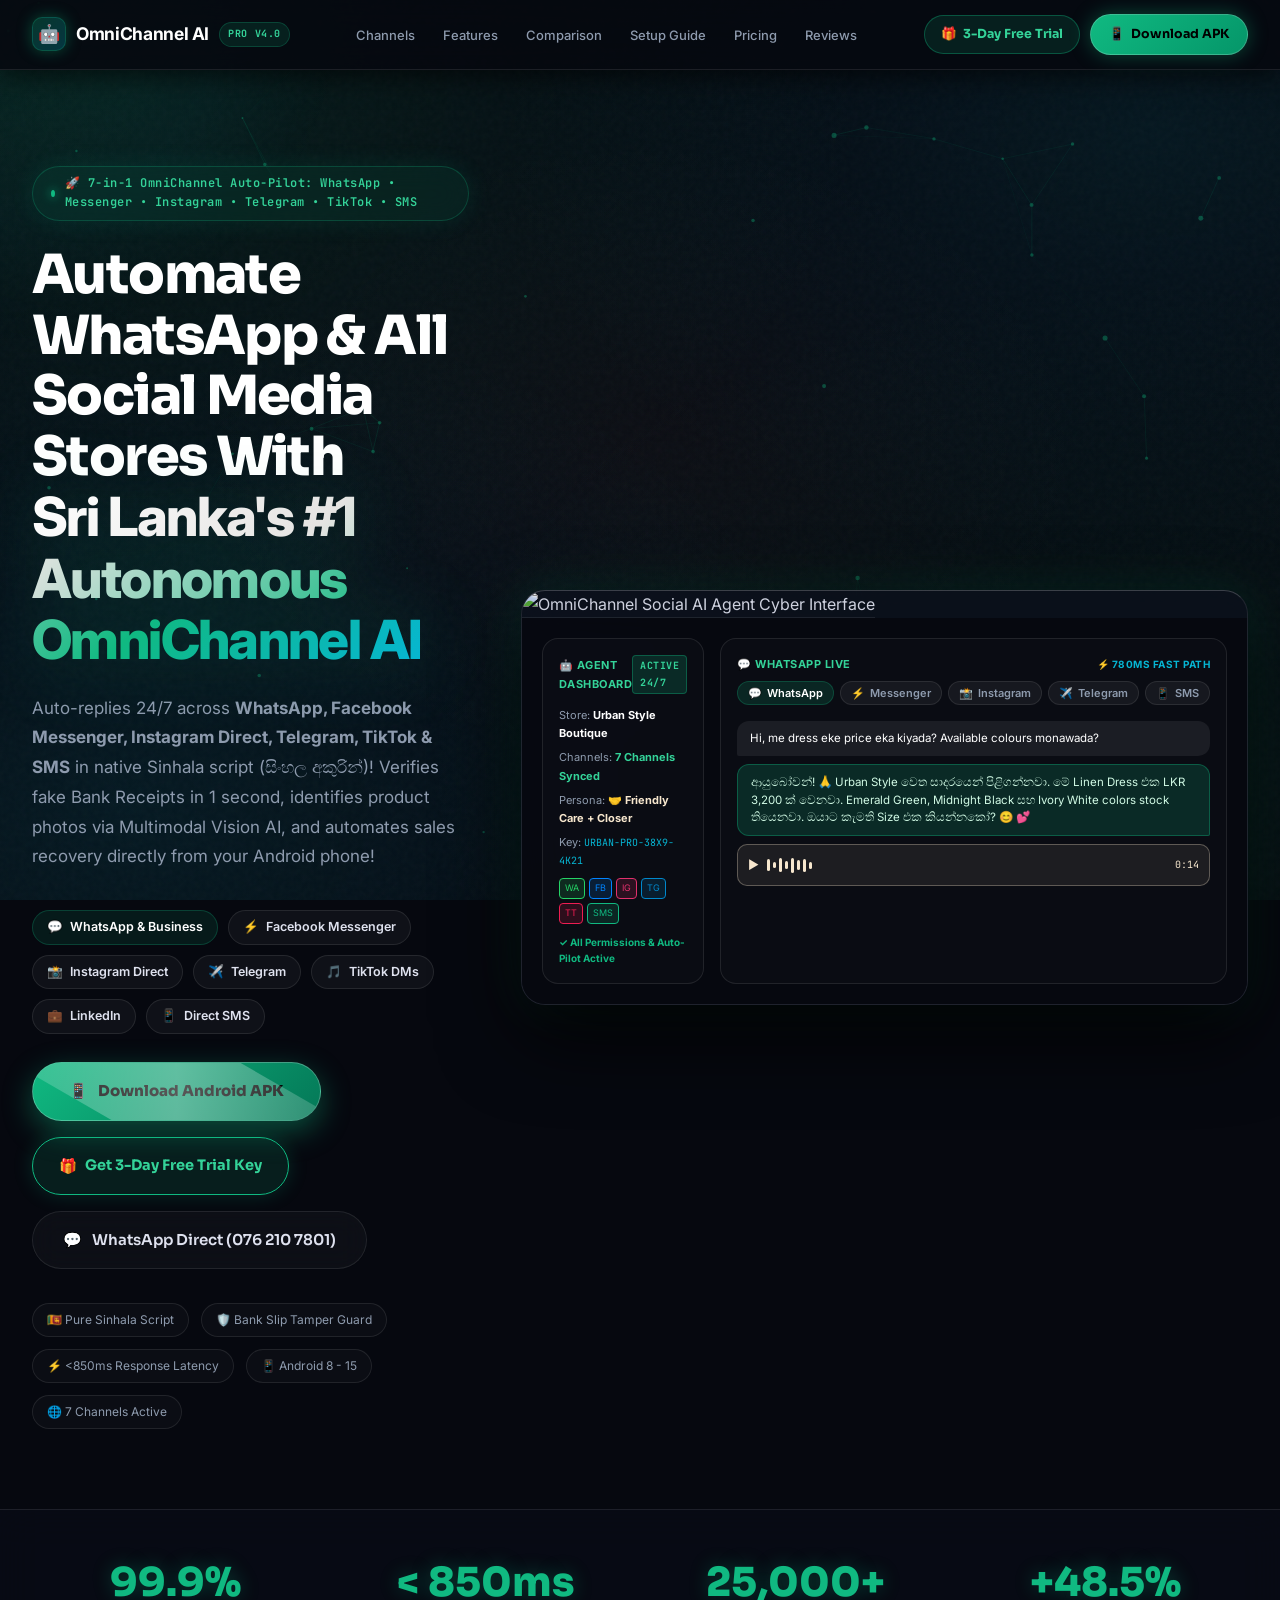
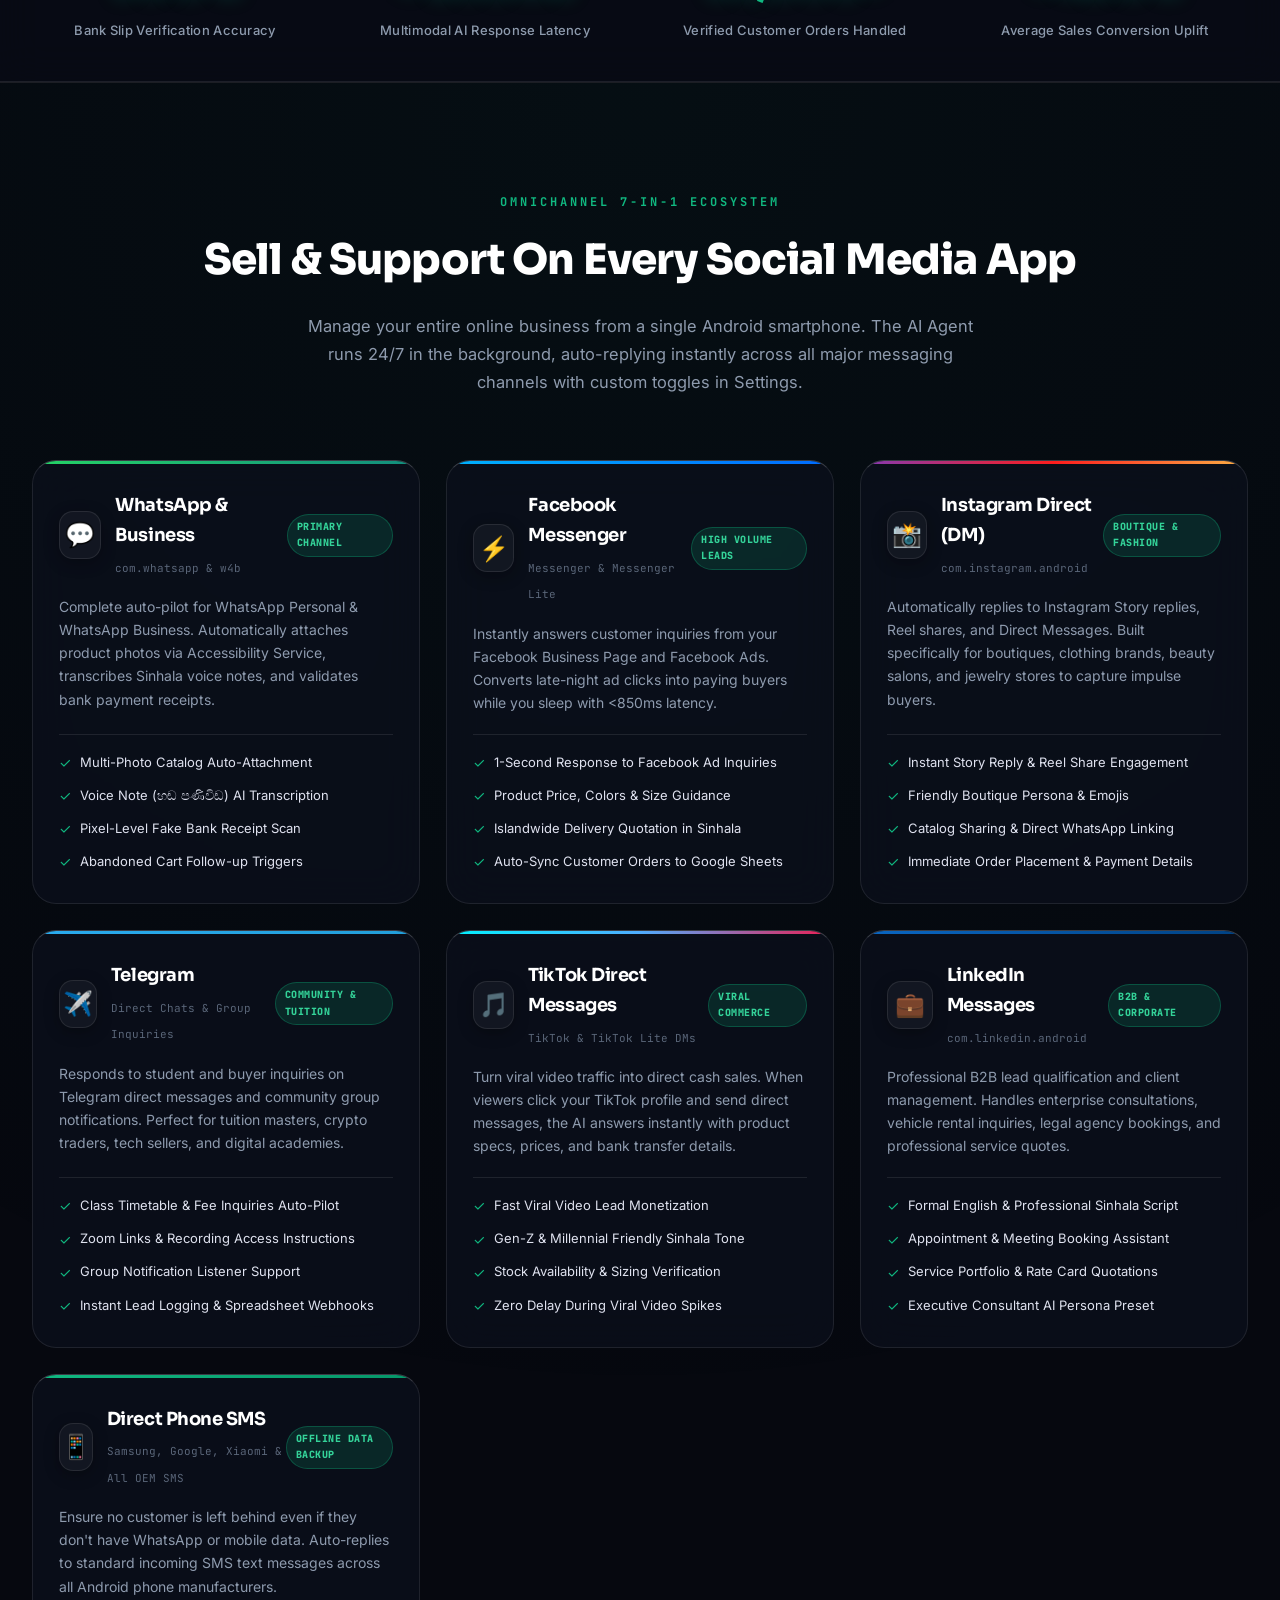
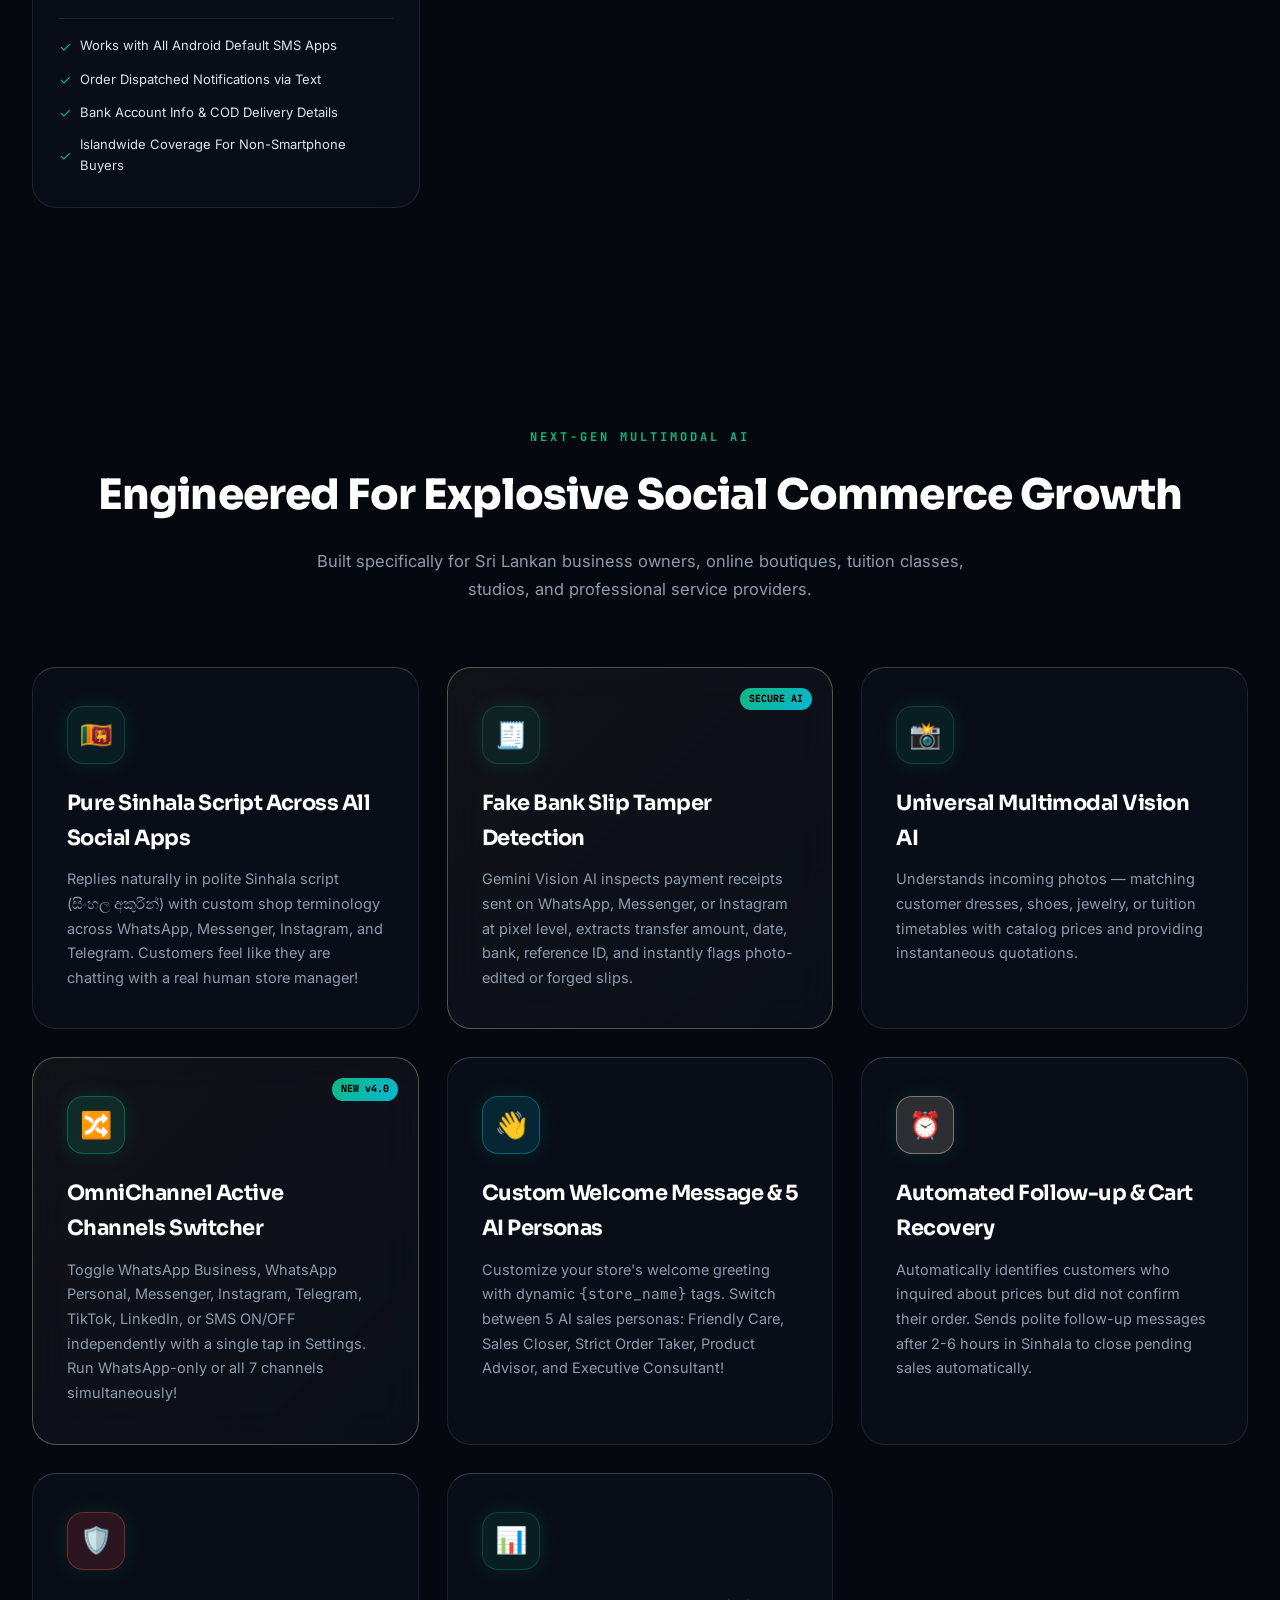
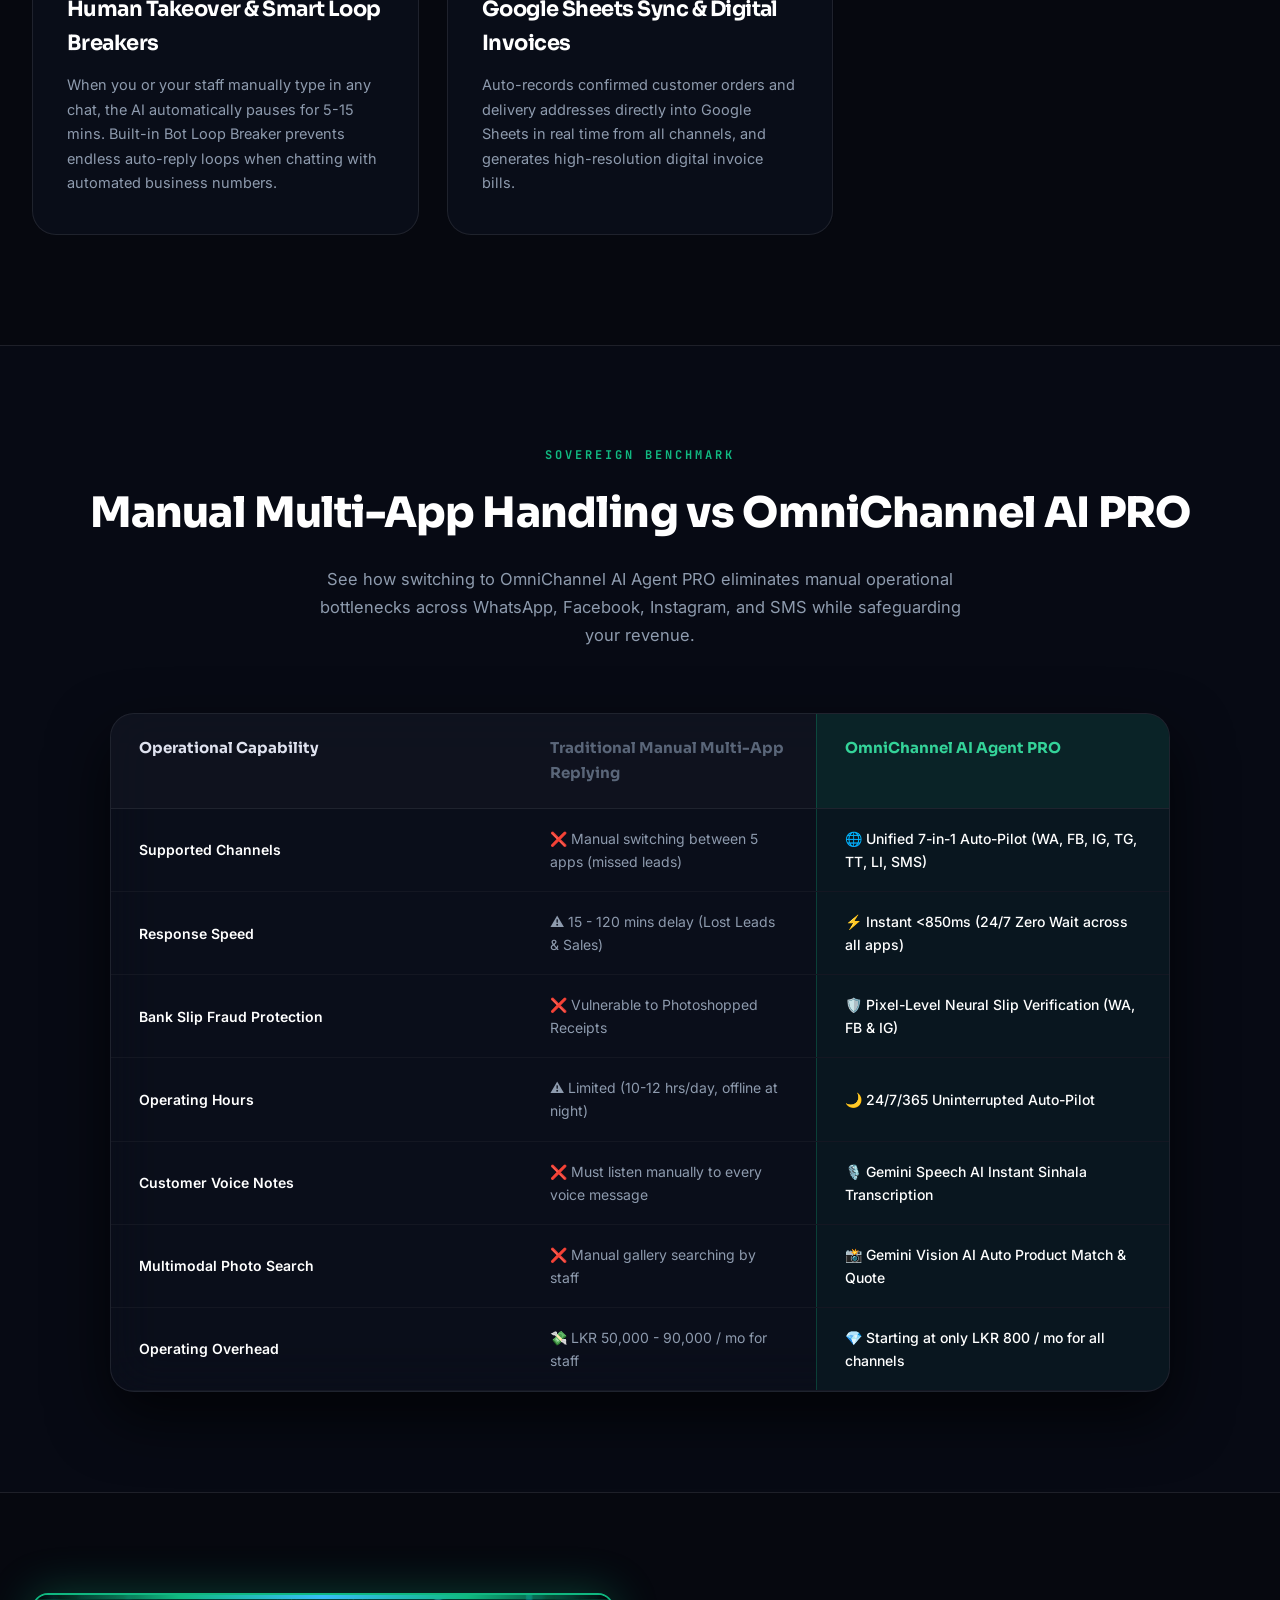
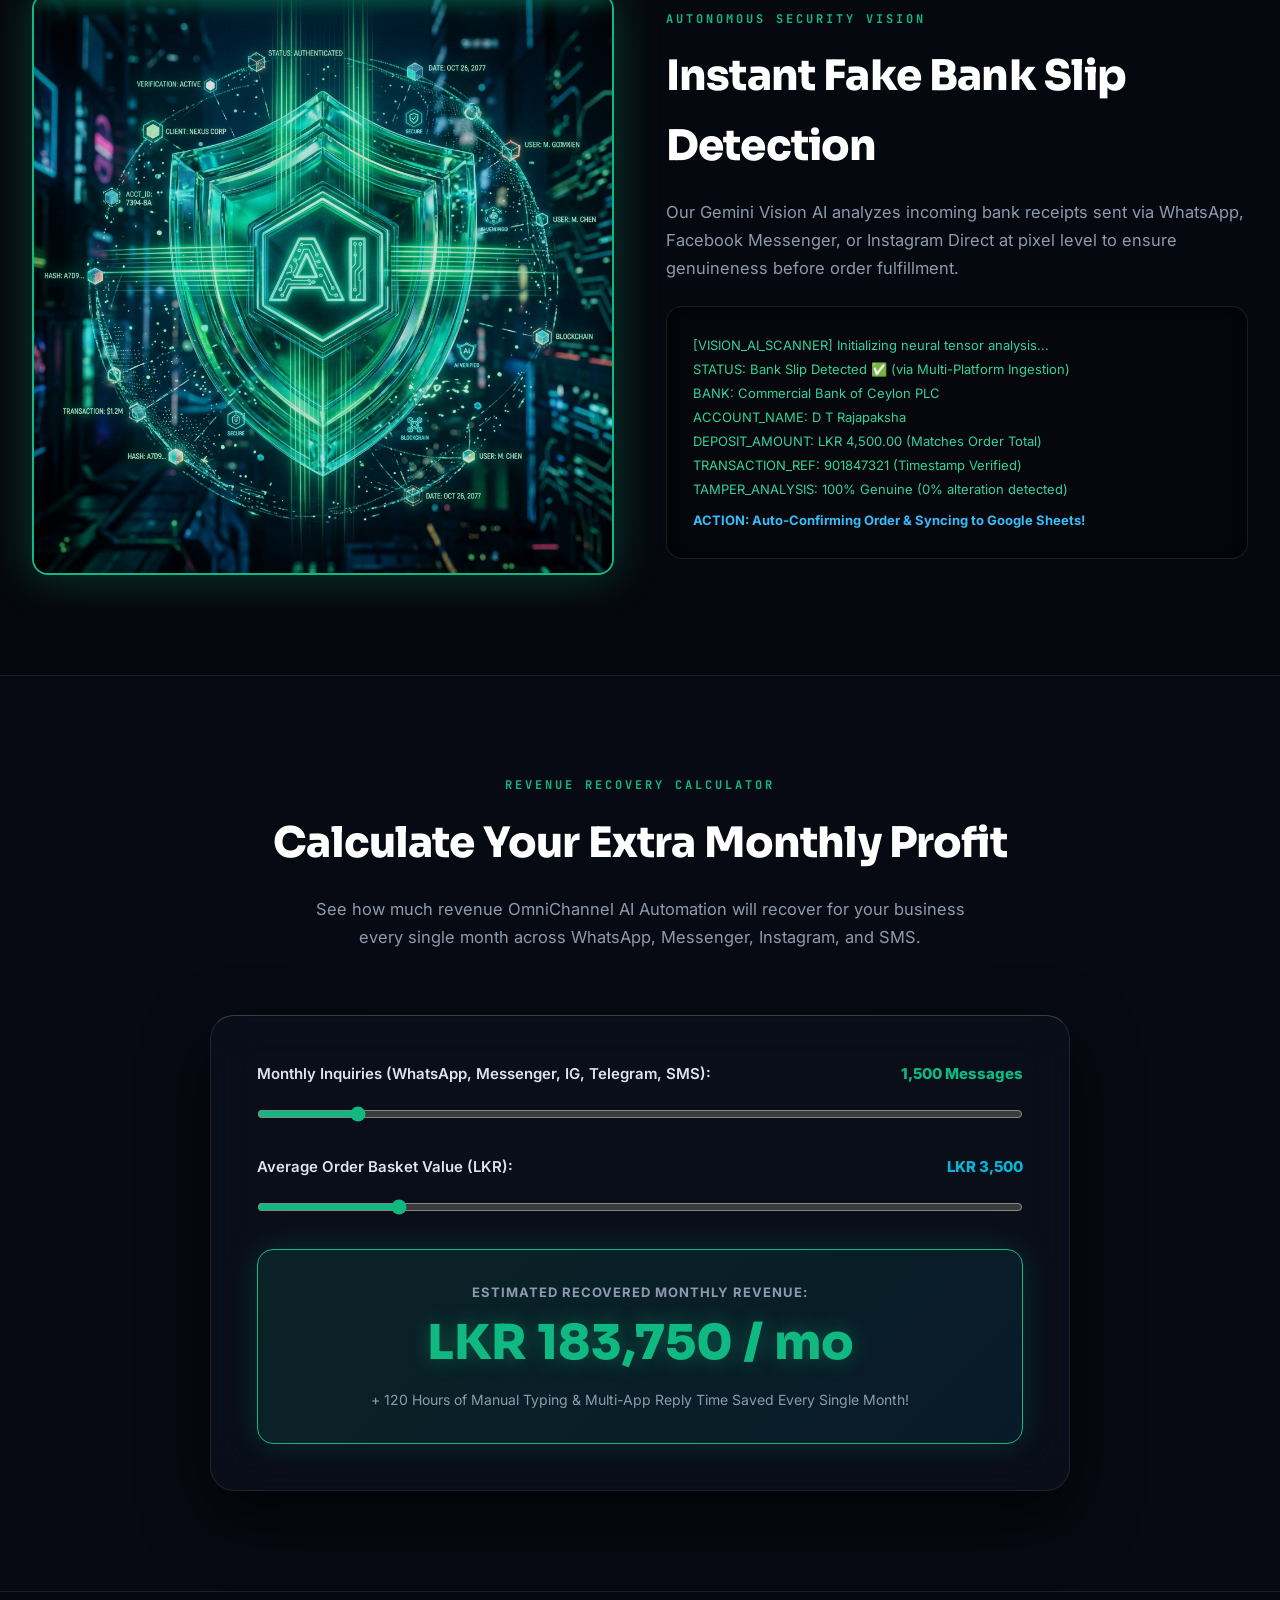
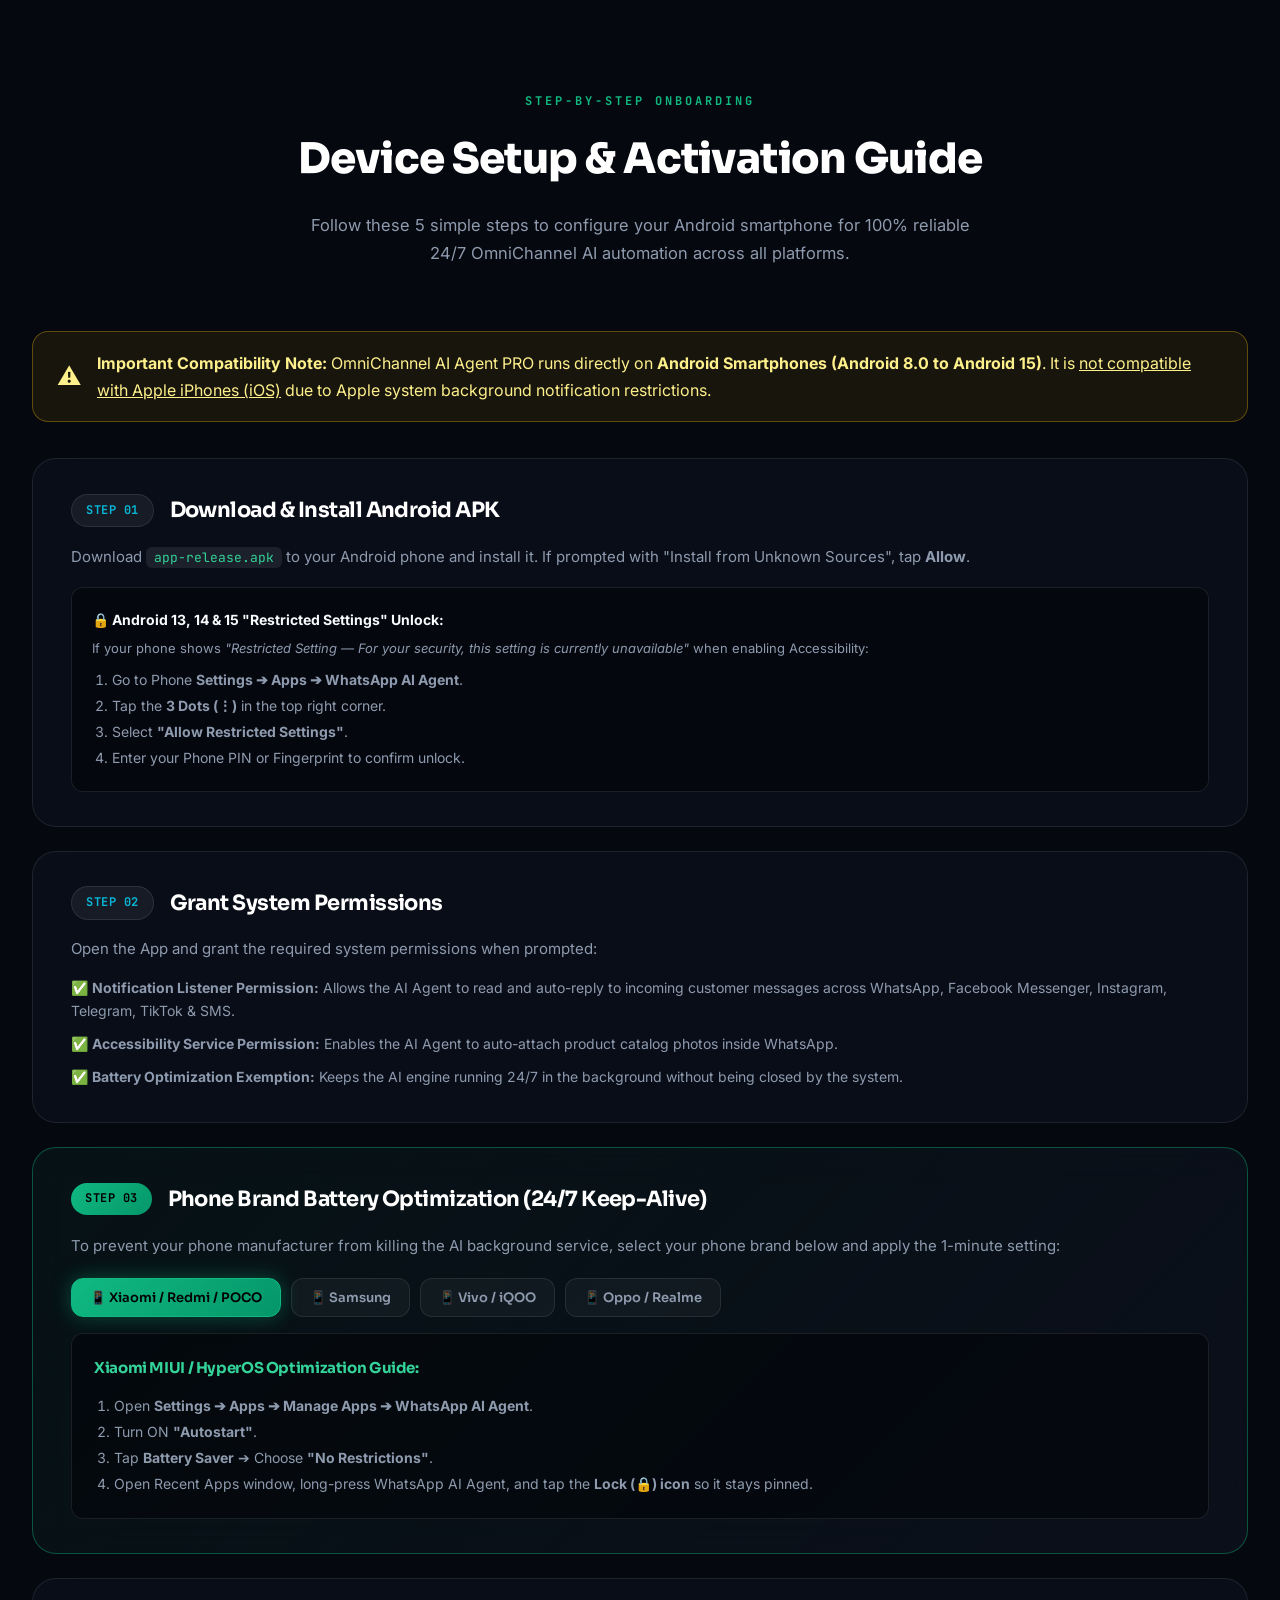
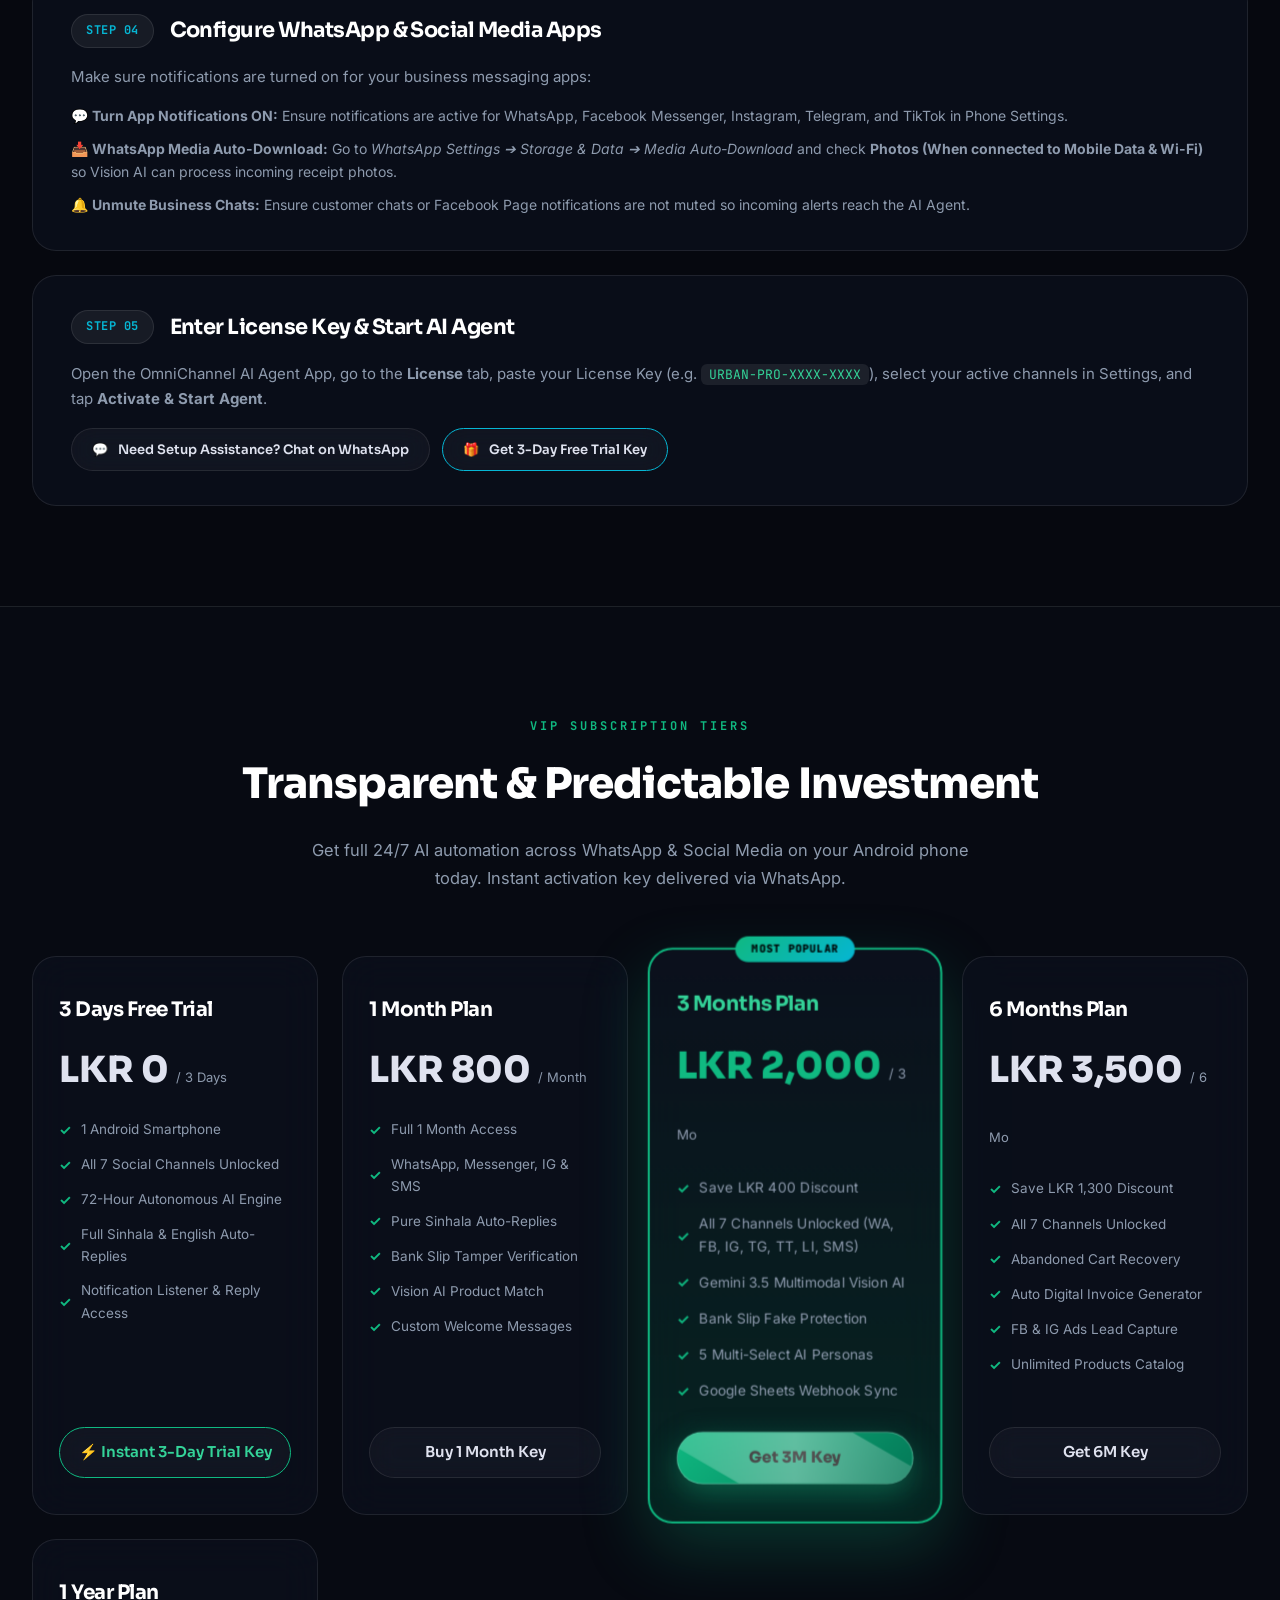
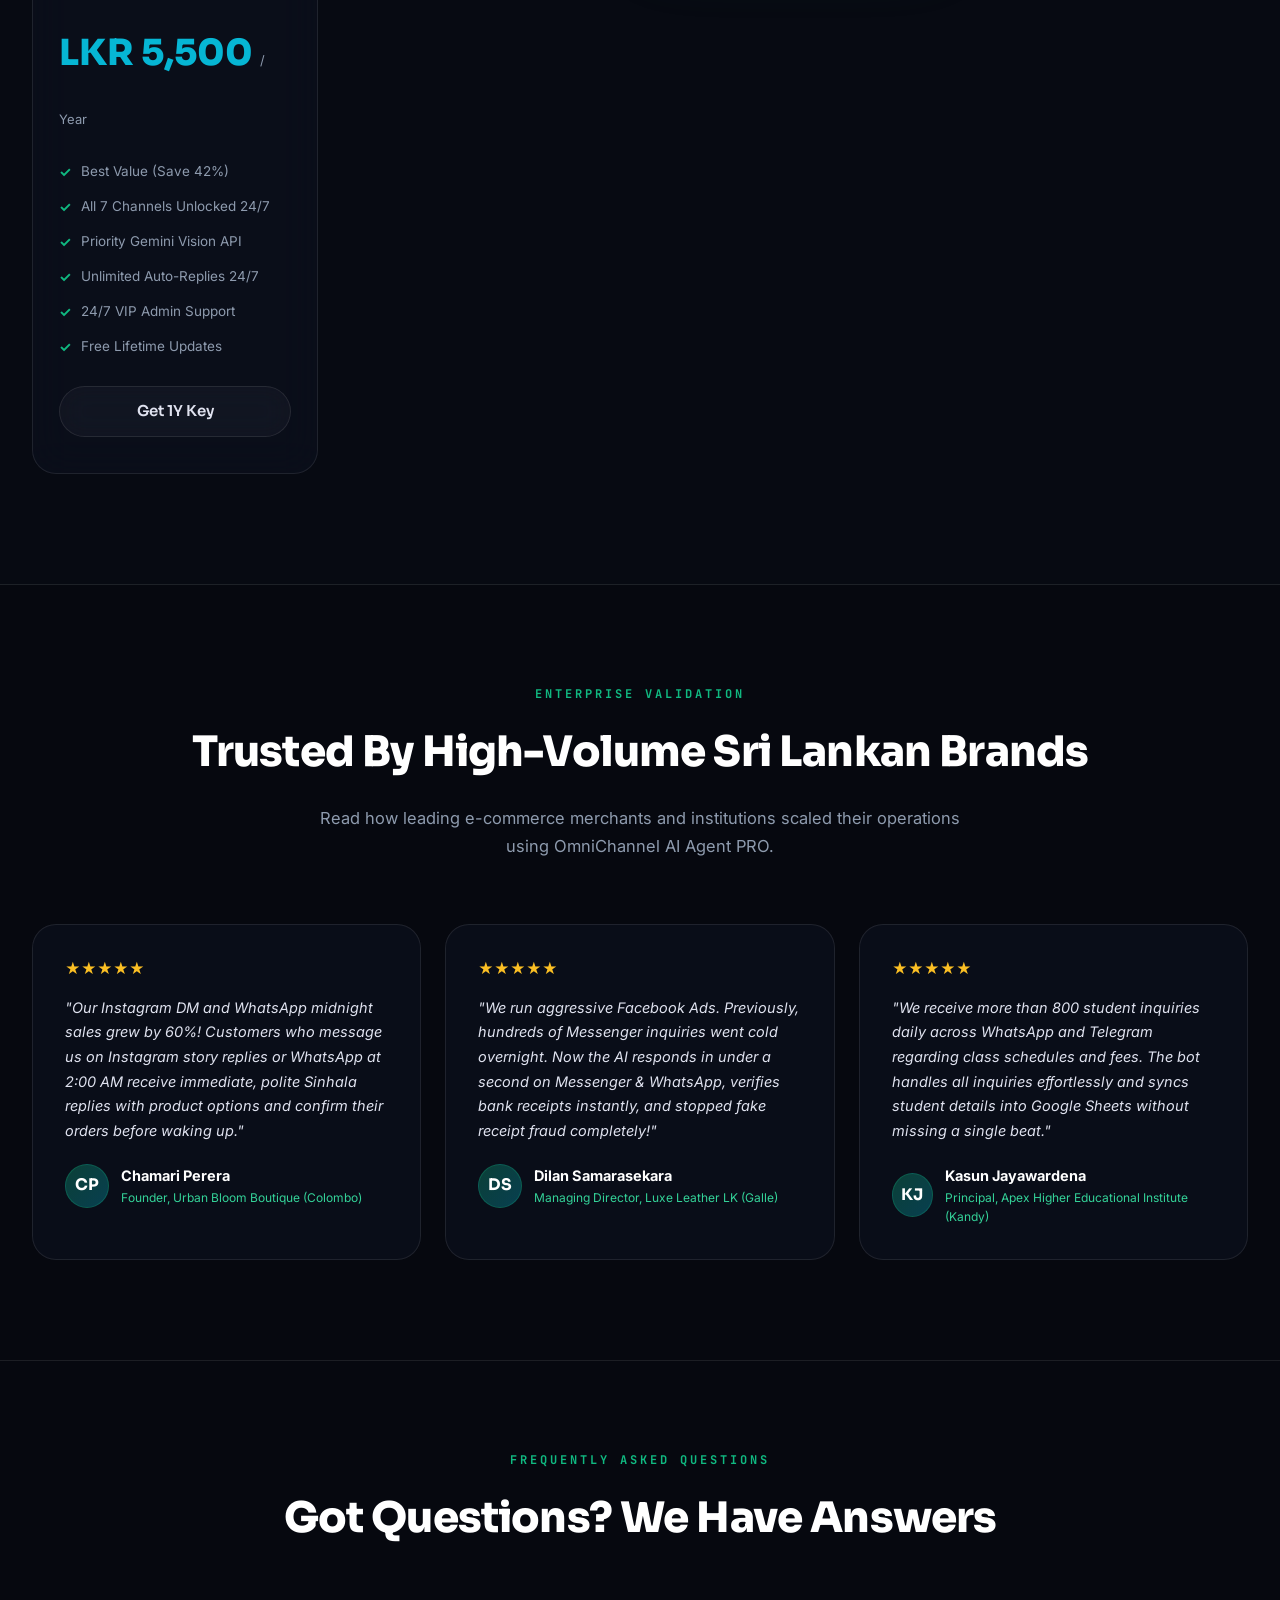
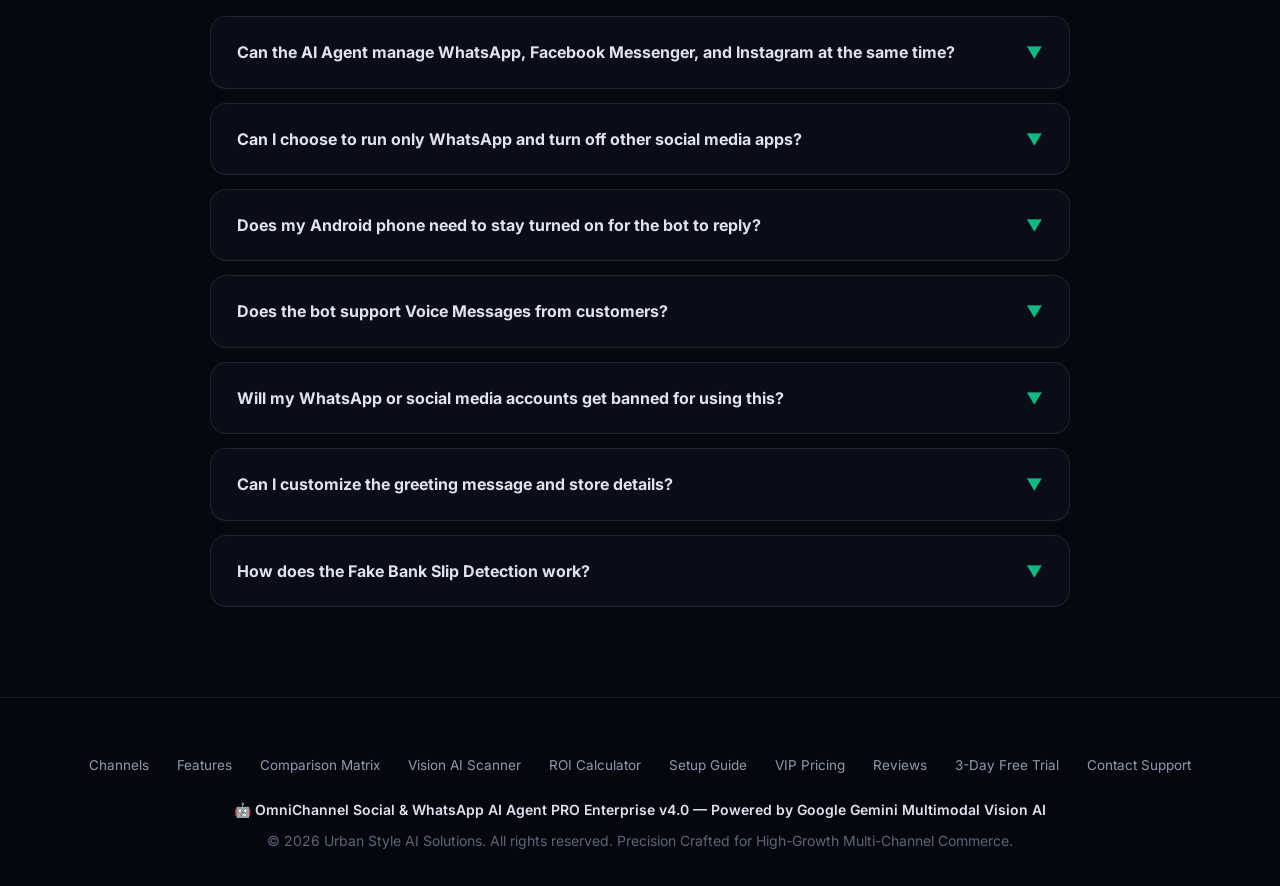
==== commit 49eec01b: "Add files via upload" ====
--- a/agent/index.html
+++ b/agent/index.html
@@ -3,8 +3,106 @@
 <head>
   <meta charset="UTF-8">
   <meta name="viewport" content="width=device-width, initial-scale=1.0">
-  <title>OmniChannel Social & WhatsApp AI Agent PRO v4.0 | Enterprise Autonomous AI</title>
-  <meta name="description" content="Sri Lanka's #1 All-in-One Autonomous AI Sales & Support Agent. Auto-replies 24/7 across WhatsApp, Facebook Messenger, Instagram Direct, Telegram, TikTok & SMS in Pure Sinhala Script (සිංහල අකුරින්). Multimodal Vision AI, Fake Bank Slip Detection & Sheets CRM.">
+  
+  <!-- Primary Google SEO Meta Tags -->
+  <title>OmniSix AI PRO | Sri Lanka's #1 WhatsApp & Social AI Sales Agent</title>
+  <meta name="title" content="OmniSix AI PRO | Sri Lanka's #1 WhatsApp & Social AI Sales Agent">
+  <meta name="description" content="Sri Lanka's #1 Autonomous AI Sales Agent. 24/7 Sinhala Auto-Reply, Fake Bank Slip Scanner, Instant PDF Invoices & Google Sheets Sync across WhatsApp, Facebook, Instagram, TikTok & Telegram. 3-Day Free Trial!">
+  <meta name="keywords" content="WhatsApp AI bot Sri Lanka, WhatsApp auto reply Sinhala, Fake bank slip detector app, OmniSix AI PRO, Online business bot Sri Lanka, Tuition class WhatsApp bot, Facebook Messenger auto reply bot, WhatsApp marketing Sri Lanka, eCommerce automation Sri Lanka, Tharindu Rajapaksha">
+  <meta name="author" content="Tharindu Rajapaksha">
+  <meta name="robots" content="index, follow, max-image-preview:large, max-snippet:-1, max-video-preview:-1">
+  <link rel="canonical" href="https://binfo3394-arch.github.io/V0.5/agent/">
+  <meta name="theme-color" content="#0a0b10">
+
+  <!-- Local SEO & Geo Targeting (Sri Lanka) -->
+  <meta name="geo.region" content="LK">
+  <meta name="geo.placename" content="Sri Lanka">
+  <meta name="language" content="Sinhala, English">
+
+  <!-- Open Graph / Facebook & WhatsApp Link Preview -->
+  <meta property="og:type" content="website">
+  <meta property="og:url" content="https://binfo3394-arch.github.io/V0.5/agent/">
+  <meta property="og:site_name" content="OmniSix AI PRO">
+  <meta property="og:title" content="OmniSix AI PRO 🤖 | Sri Lanka's #1 WhatsApp & Social AI Agent">
+  <meta property="og:description" content="රෑ 12ටත් Orders Auto ගන්න ලංකාවේ අංක 1 AI එක. 24/7 Sinhala Auto-Reply, Fake Slip Scanner & Instant PDF Bills. දින 3ක් නොමිලේ!">
+  <meta property="og:image" content="https://binfo3394-arch.github.io/V0.5/agent/whatsapp_ai_hero_banner.jpg">
+  <meta property="og:image:alt" content="OmniSix AI PRO WhatsApp Sales Agent Sri Lanka">
+  <meta property="og:locale" content="si_LK">
+  <meta property="og:locale:alternate" content="en_US">
+
+  <!-- Twitter / X Card Preview -->
+  <meta name="twitter:card" content="summary_large_image">
+  <meta name="twitter:url" content="https://binfo3394-arch.github.io/V0.5/agent/">
+  <meta name="twitter:title" content="OmniSix AI PRO | Sri Lanka's #1 WhatsApp & Social AI Sales Agent">
+  <meta name="twitter:description" content="Automate WhatsApp, Messenger & Instagram 24/7 in Sinhala. Fake Bank Slip Detection & Real-time Google Sheets Sync.">
+  <meta name="twitter:image" content="https://binfo3394-arch.github.io/V0.5/agent/whatsapp_ai_hero_banner.jpg">
+
+  <!-- Schema.org SoftwareApplication Structured Data (Google 5-Star Rich Snippet) -->
+  <script type="application/ld+json">
+  {
+    "@context": "https://schema.org",
+    "@type": "SoftwareApplication",
+    "name": "OmniSix AI PRO",
+    "alternateName": "OmniChannel Social & WhatsApp AI Agent PRO",
+    "operatingSystem": "Android",
+    "applicationCategory": "BusinessApplication",
+    "inLanguage": ["si", "en"],
+    "aggregateRating": {
+      "@type": "AggregateRating",
+      "ratingValue": "4.9",
+      "ratingCount": "142",
+      "bestRating": "5",
+      "worstRating": "1"
+    },
+    "offers": {
+      "@type": "Offer",
+      "price": "800.00",
+      "priceCurrency": "LKR",
+      "priceValidUntil": "2027-12-31",
+      "availability": "https://schema.org/InStock"
+    },
+    "author": {
+      "@type": "Person",
+      "name": "Tharindu Rajapaksha"
+    },
+    "description": "Sri Lanka's #1 All-in-One Autonomous AI Sales & Support Agent. Auto-replies 24/7 across WhatsApp, Facebook Messenger, Instagram Direct, Telegram, TikTok & SMS in Pure Sinhala Script with Gemini Vision AI, Fake Bank Slip Detection & Google Sheets CRM."
+  }
+  </script>
+
+  <!-- Schema.org FAQPage Structured Data (Google Search Accordion FAQ) -->
+  <script type="application/ld+json">
+  {
+    "@context": "https://schema.org",
+    "@type": "FAQPage",
+    "mainEntity": [
+      {
+        "@type": "Question",
+        "name": "OmniSix AI PRO නොමිලේ අත්හදා බලන්න Free Trial එකක් තිබේද?",
+        "acceptedAnswer": {
+          "@type": "Answer",
+          "text": "ඔව්! කිසිදු මුදලක් නොගෙවා දින 3ක් සම්පූර්ණයෙන්ම නොමිලේ (100% Free Trial) PRO Features සමඟ භාවිතා කළ හැක."
+        }
+      },
+      {
+        "@type": "Question",
+        "name": "Fake Bank Slips හඳුනාගන්නේ කෙසේද?",
+        "acceptedAnswer": {
+          "@type": "Answer",
+          "text": "Gemini Vision AI තාක්ෂණය මඟින් පාරිභෝගිකයා එවන බැංකු රිසිට්පතෙහි Date, Time, Ref No සහ Amount සැබෑ එකක්ද නැතහොත් Photoshop/Edit කළ එකක්ද යන්න තත්පර 3න් Scan කර පෙන්වයි."
+        }
+      },
+      {
+        "@type": "Question",
+        "name": "WhatsApp Account එක Ban වේද?",
+        "acceptedAnswer": {
+          "@type": "Answer",
+          "text": "නැත. 100% Anti-Ban Guarantee. මෙය Android Official Notification Listener හරහා ක්‍රියාත්මක වන බැවින් සම්පූර්ණයෙන්ම නීත්‍යානුකූලයි."
+        }
+      }
+    ]
+  }
+  </script>
+
   <link rel="stylesheet" href="style.css">
   <link rel="icon" href="data:image/svg+xml,<svg xmlns=%22http://www.w3.org/2000/svg%22 viewBox=%220 0 100 100%22><text y=%22.9em%22 font-size=%2290%22>🤖</text></svg>">
 </head>
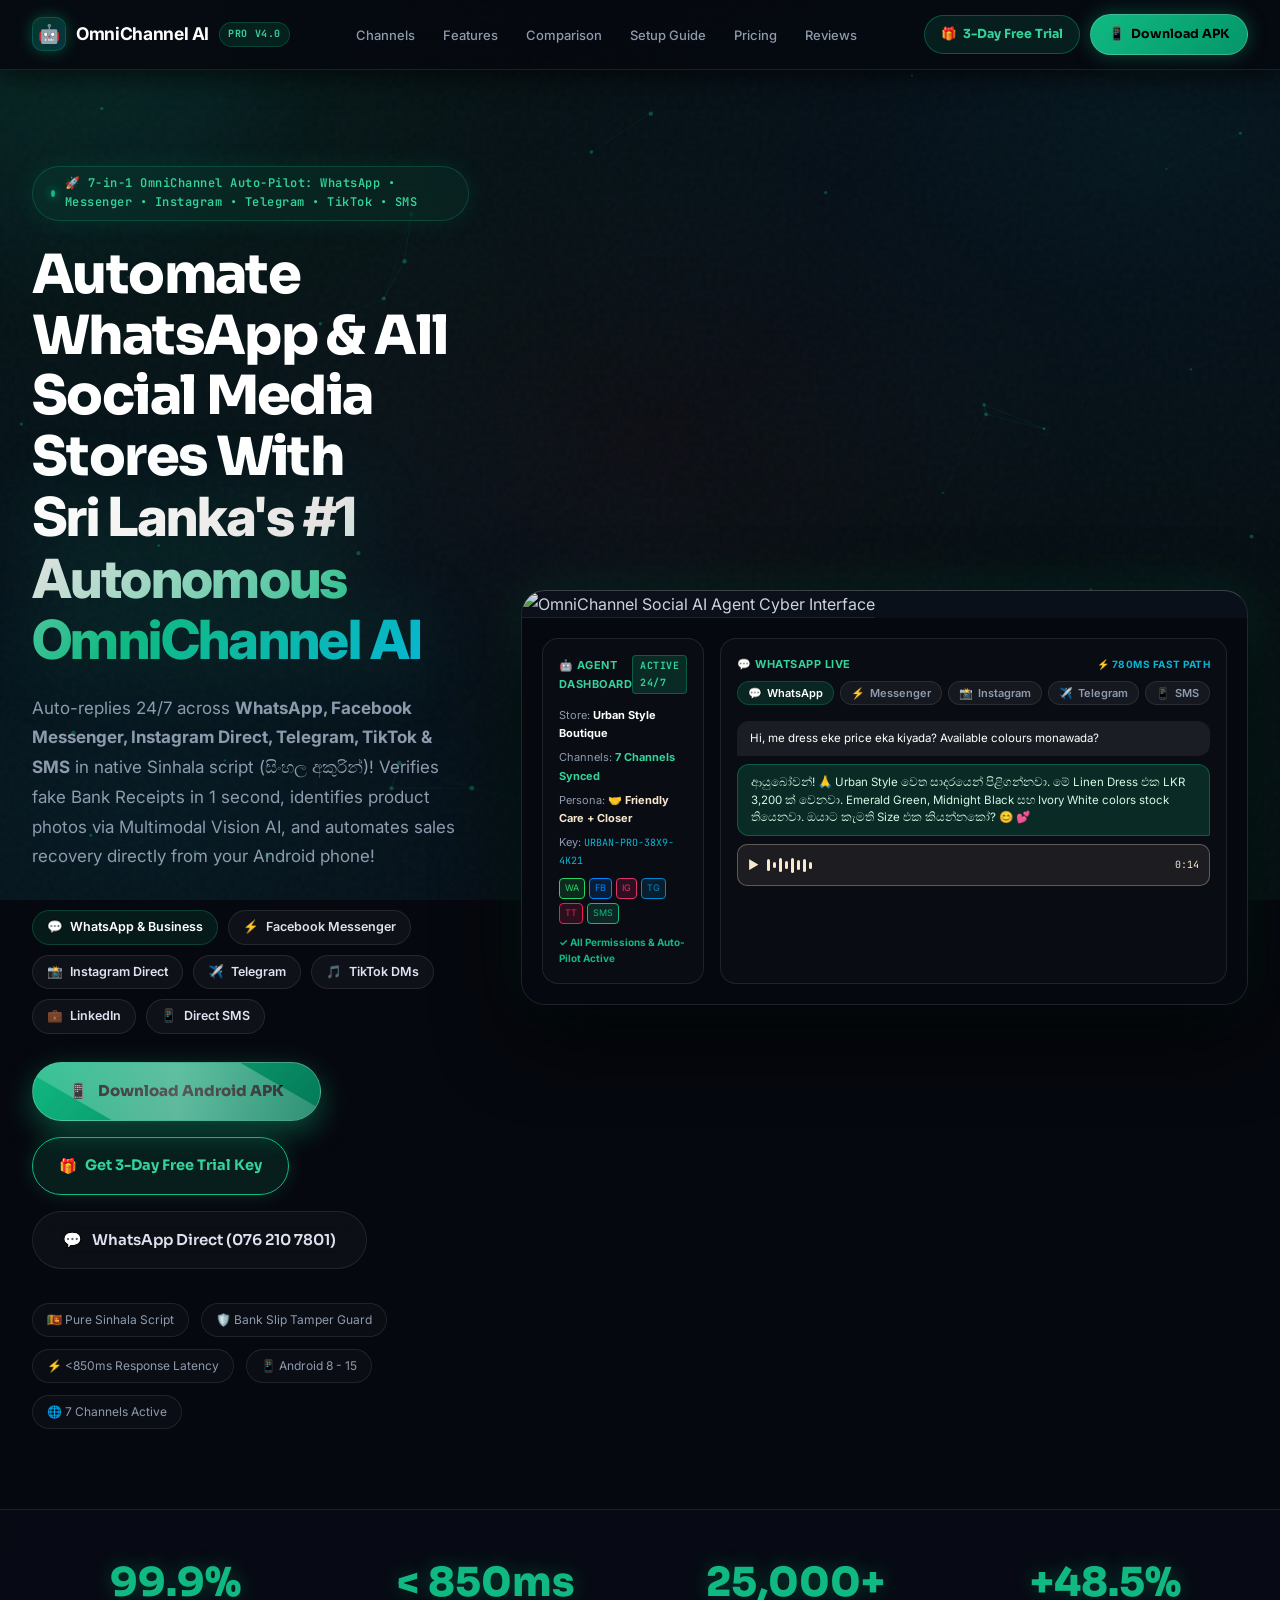
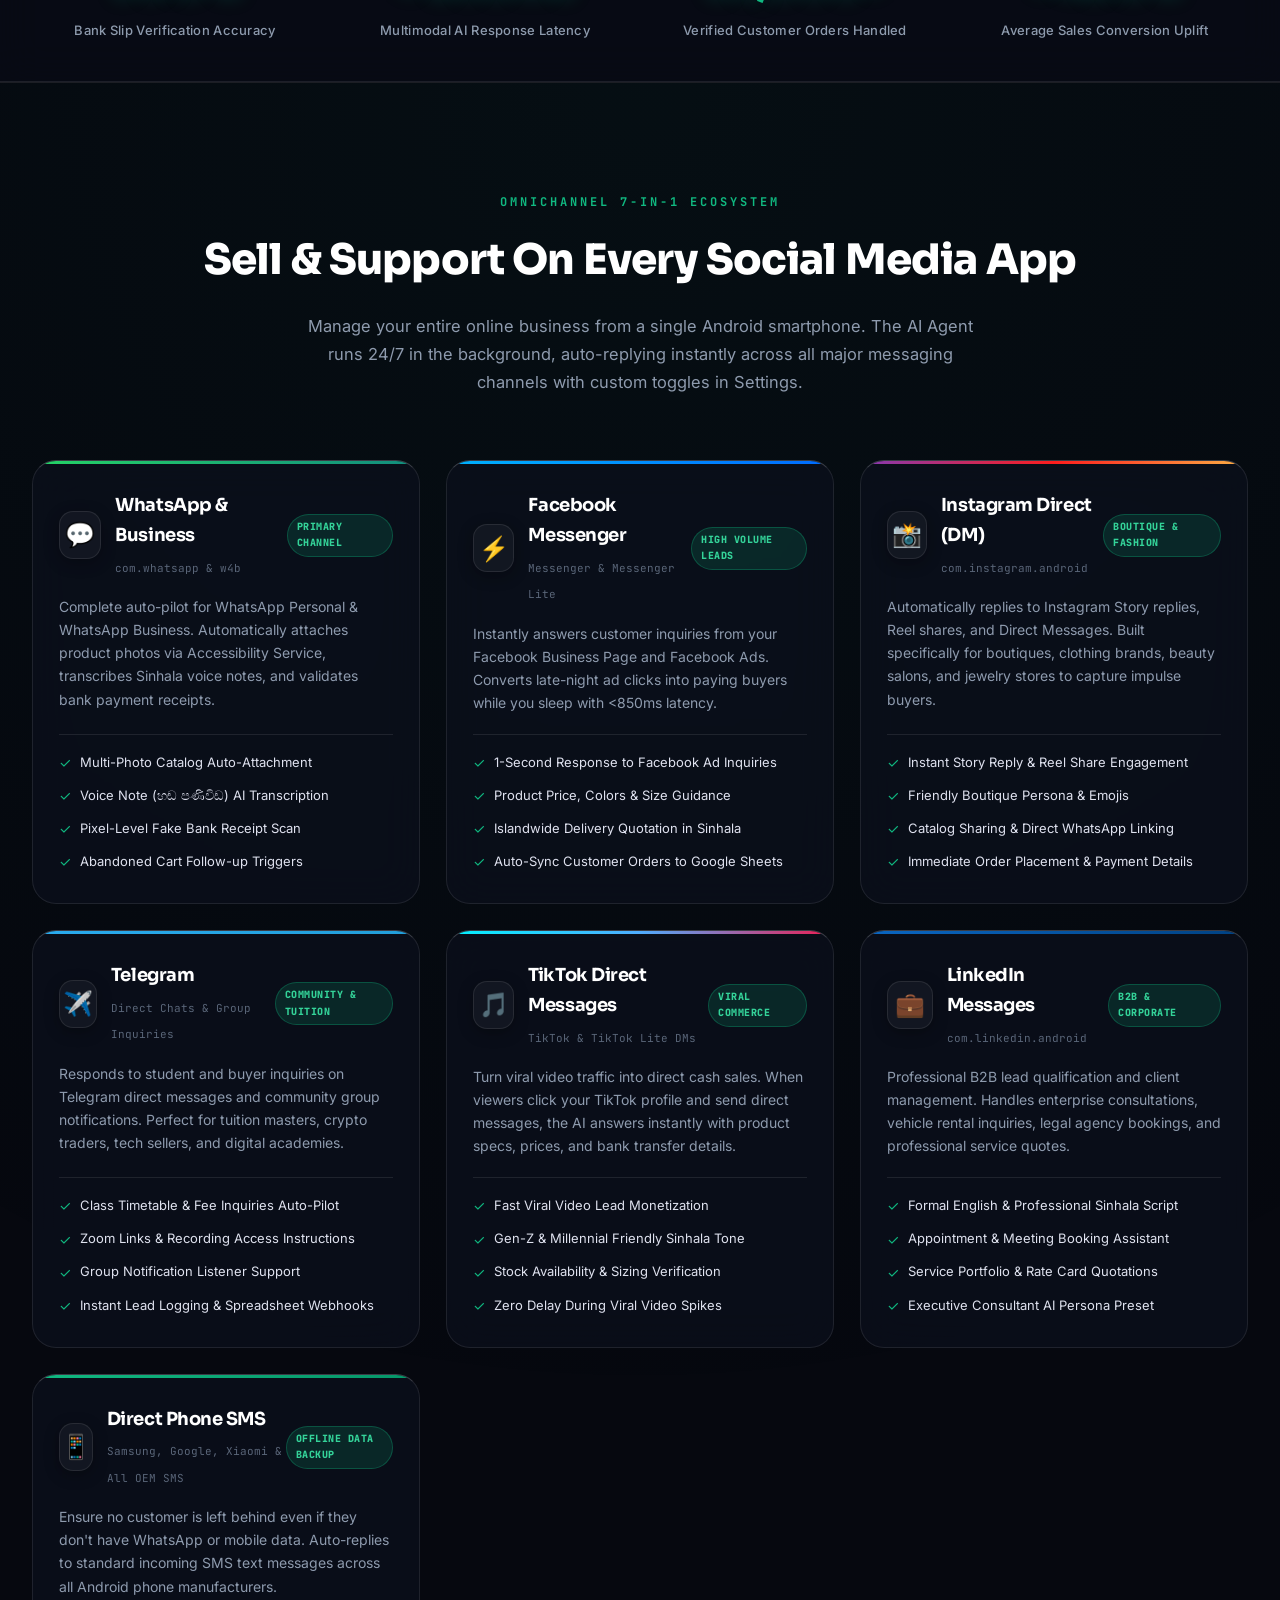
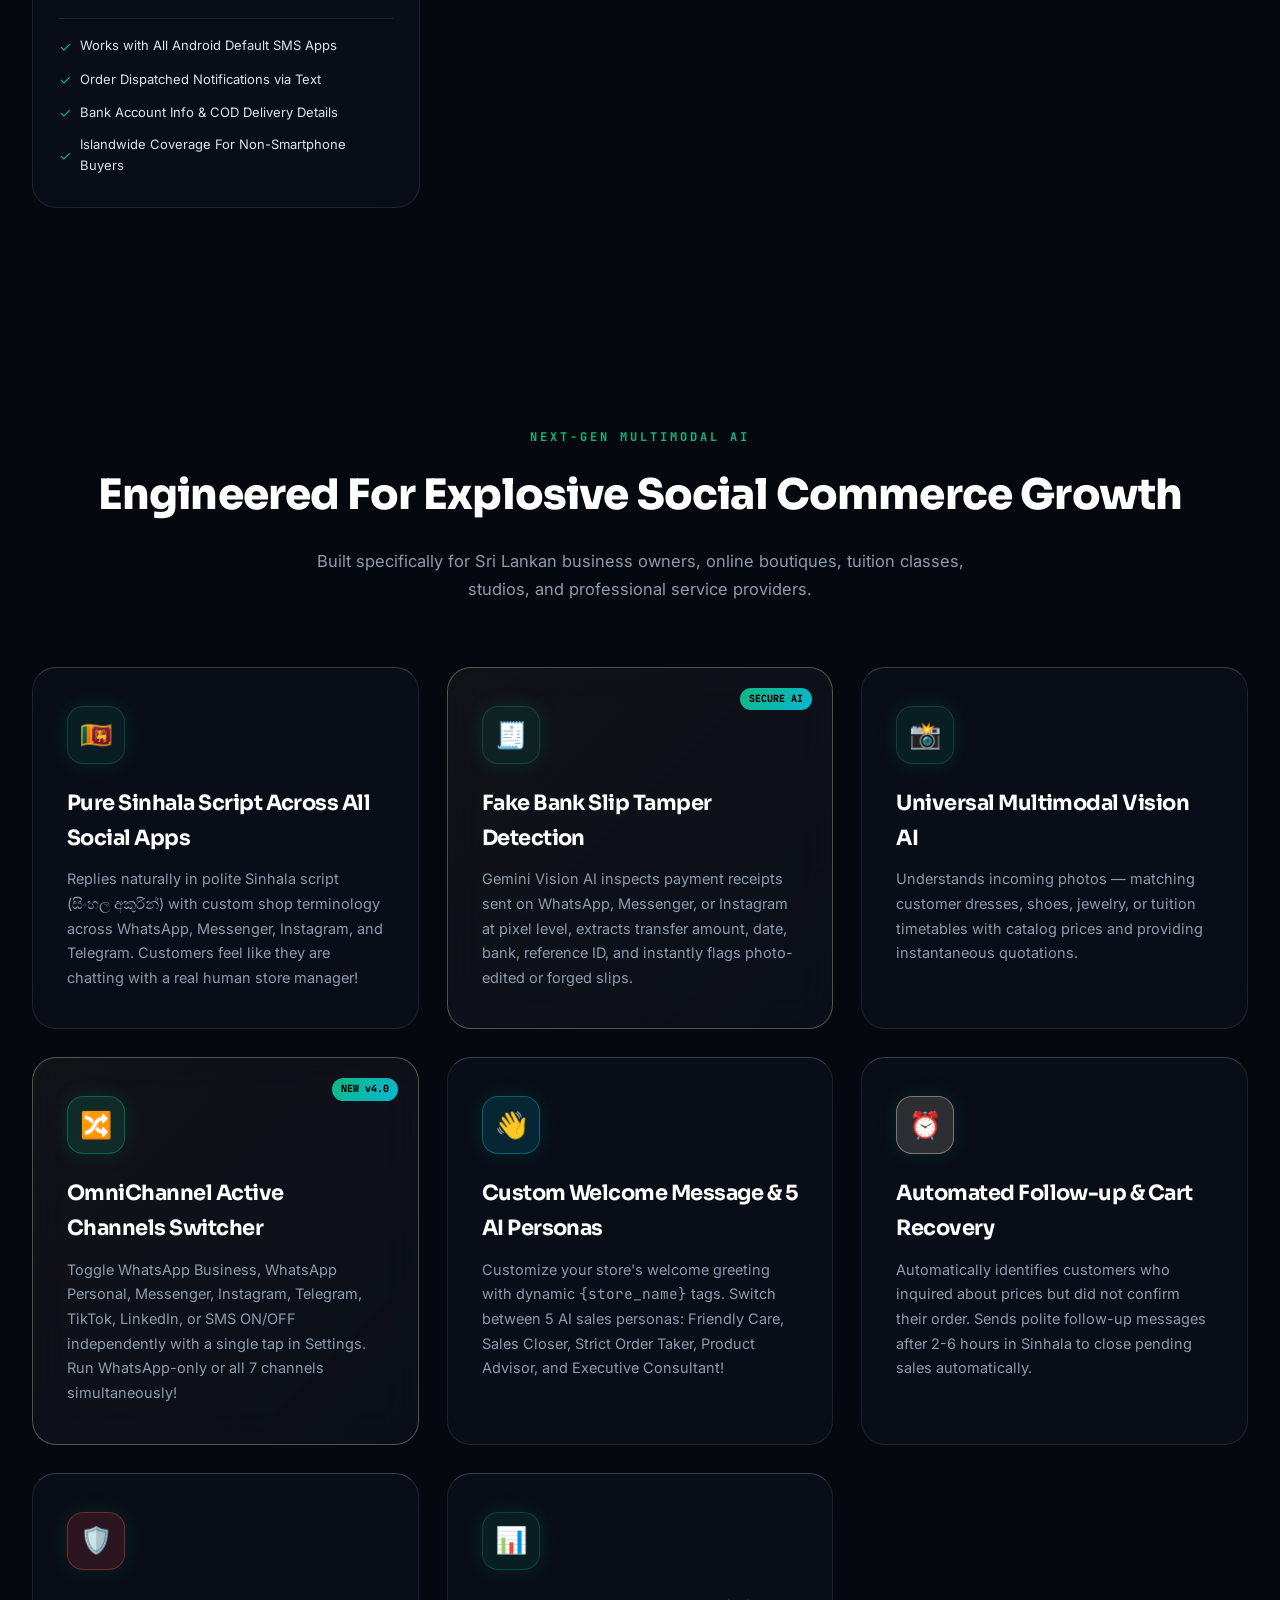
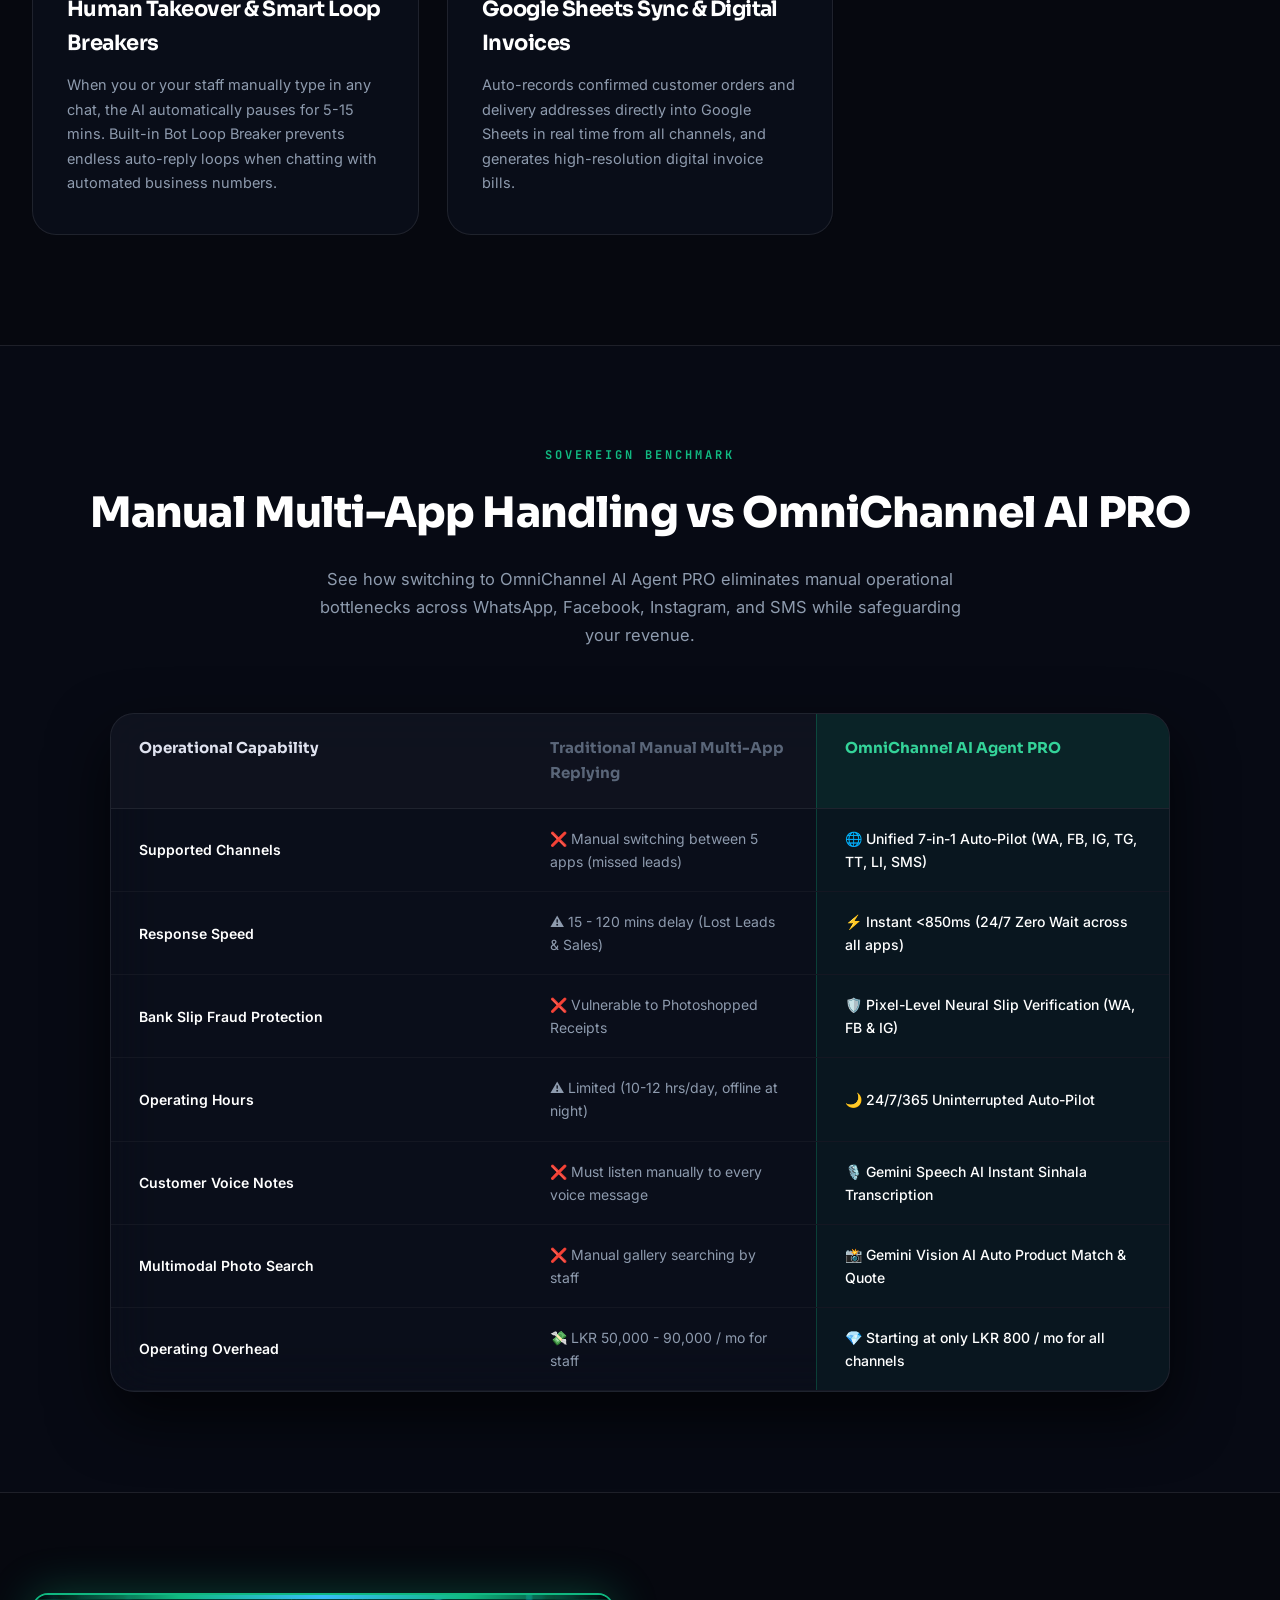
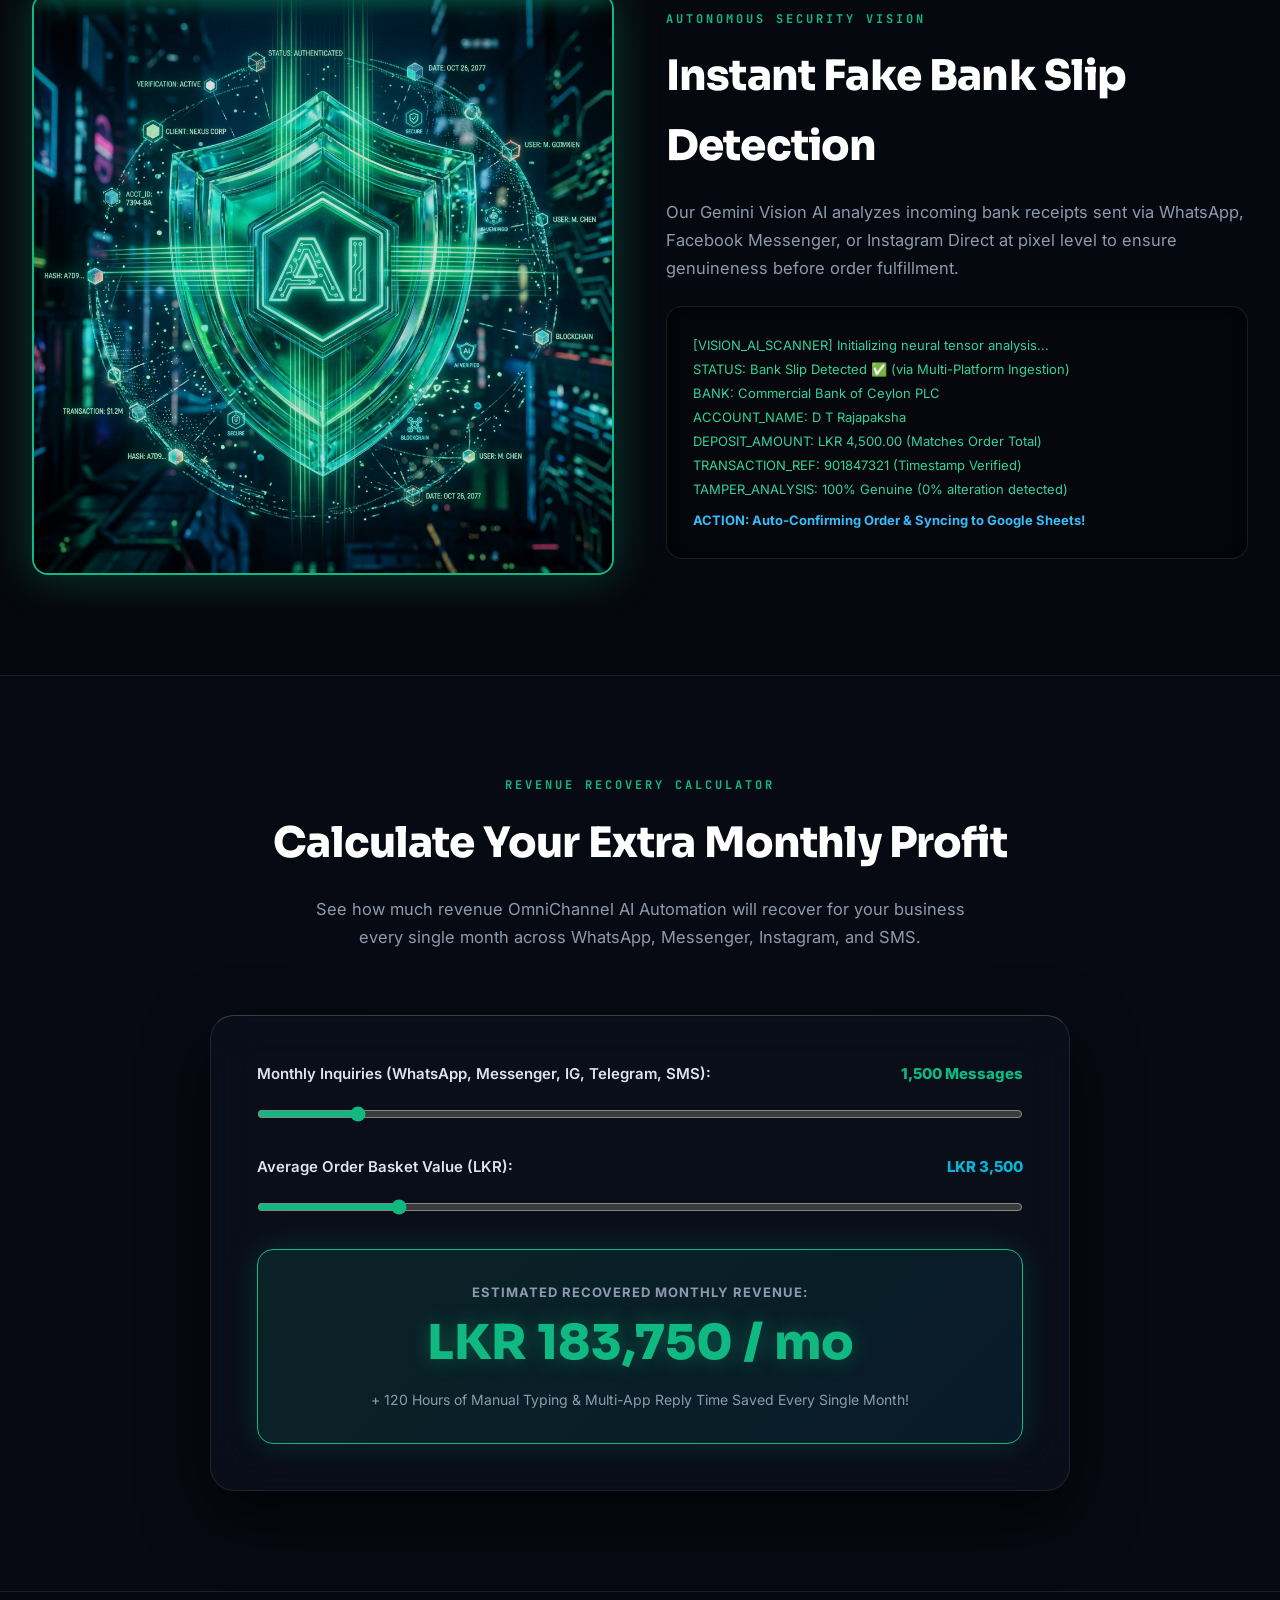
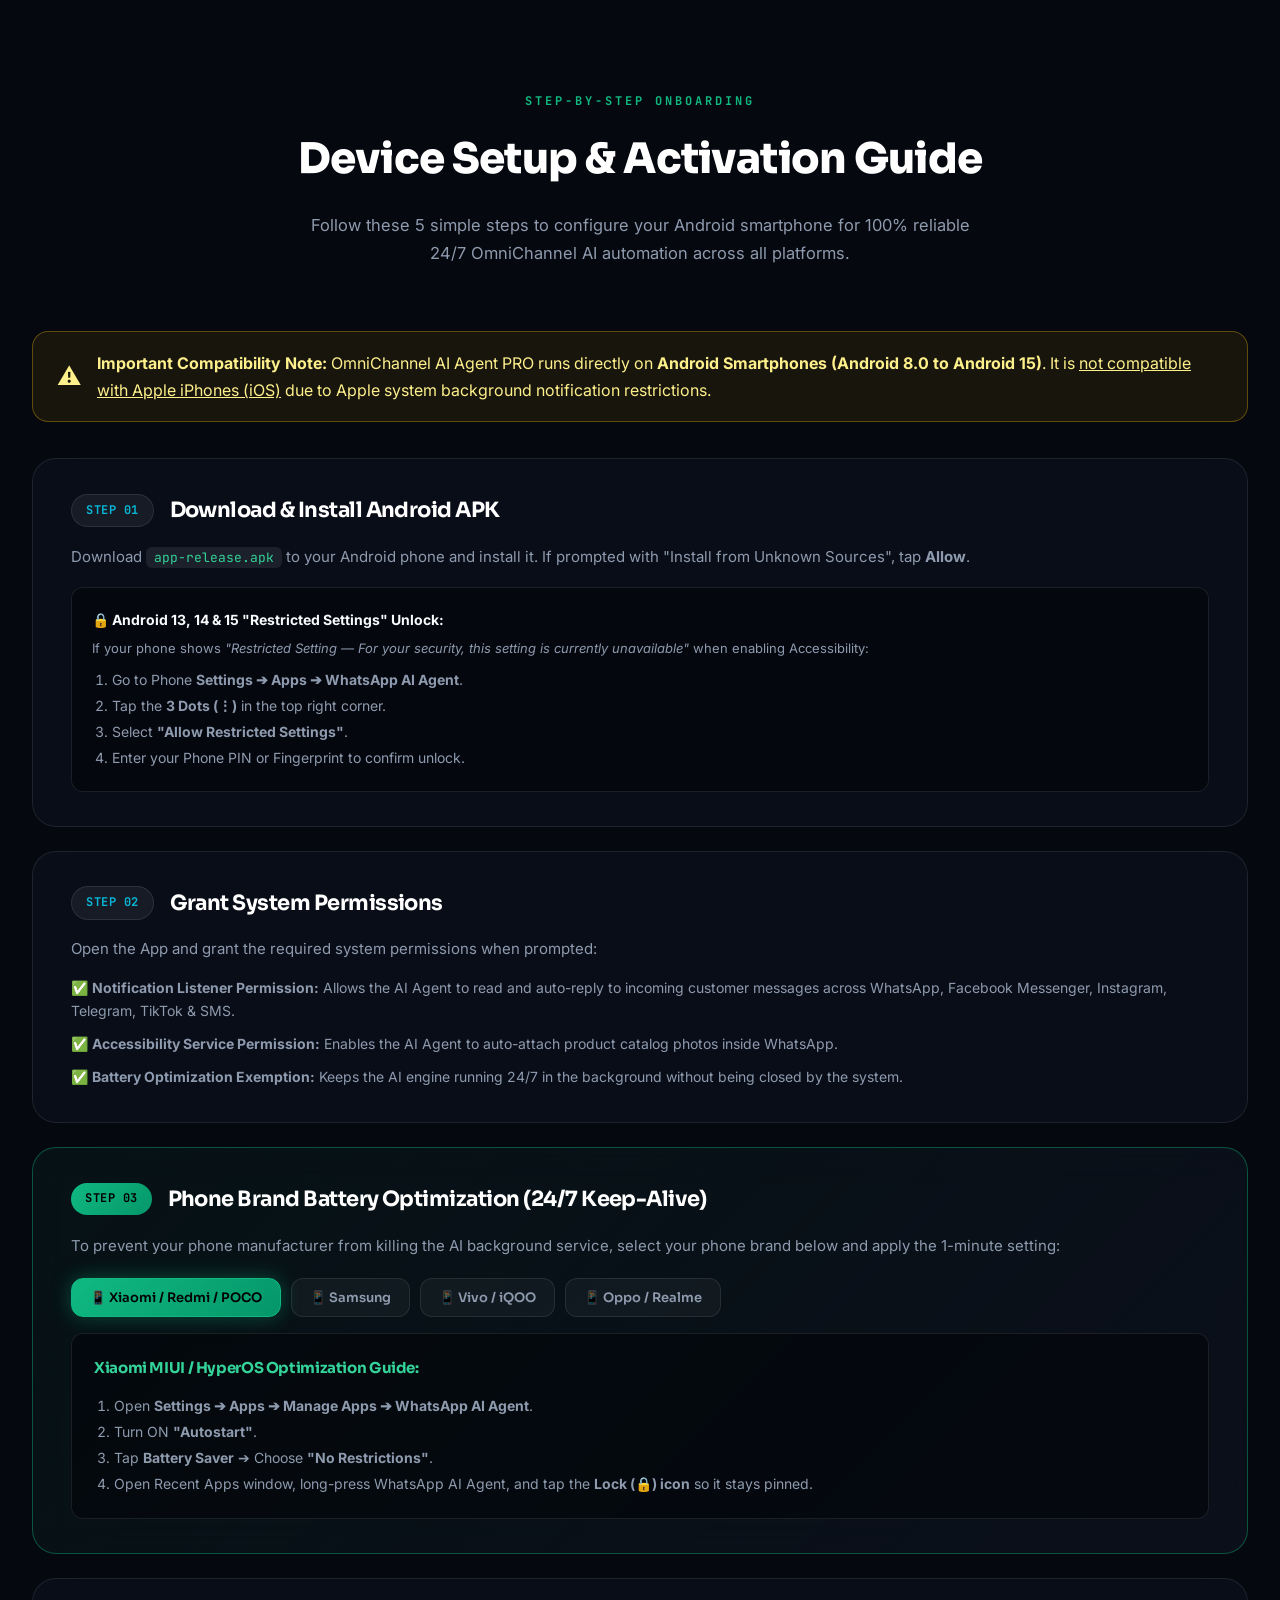
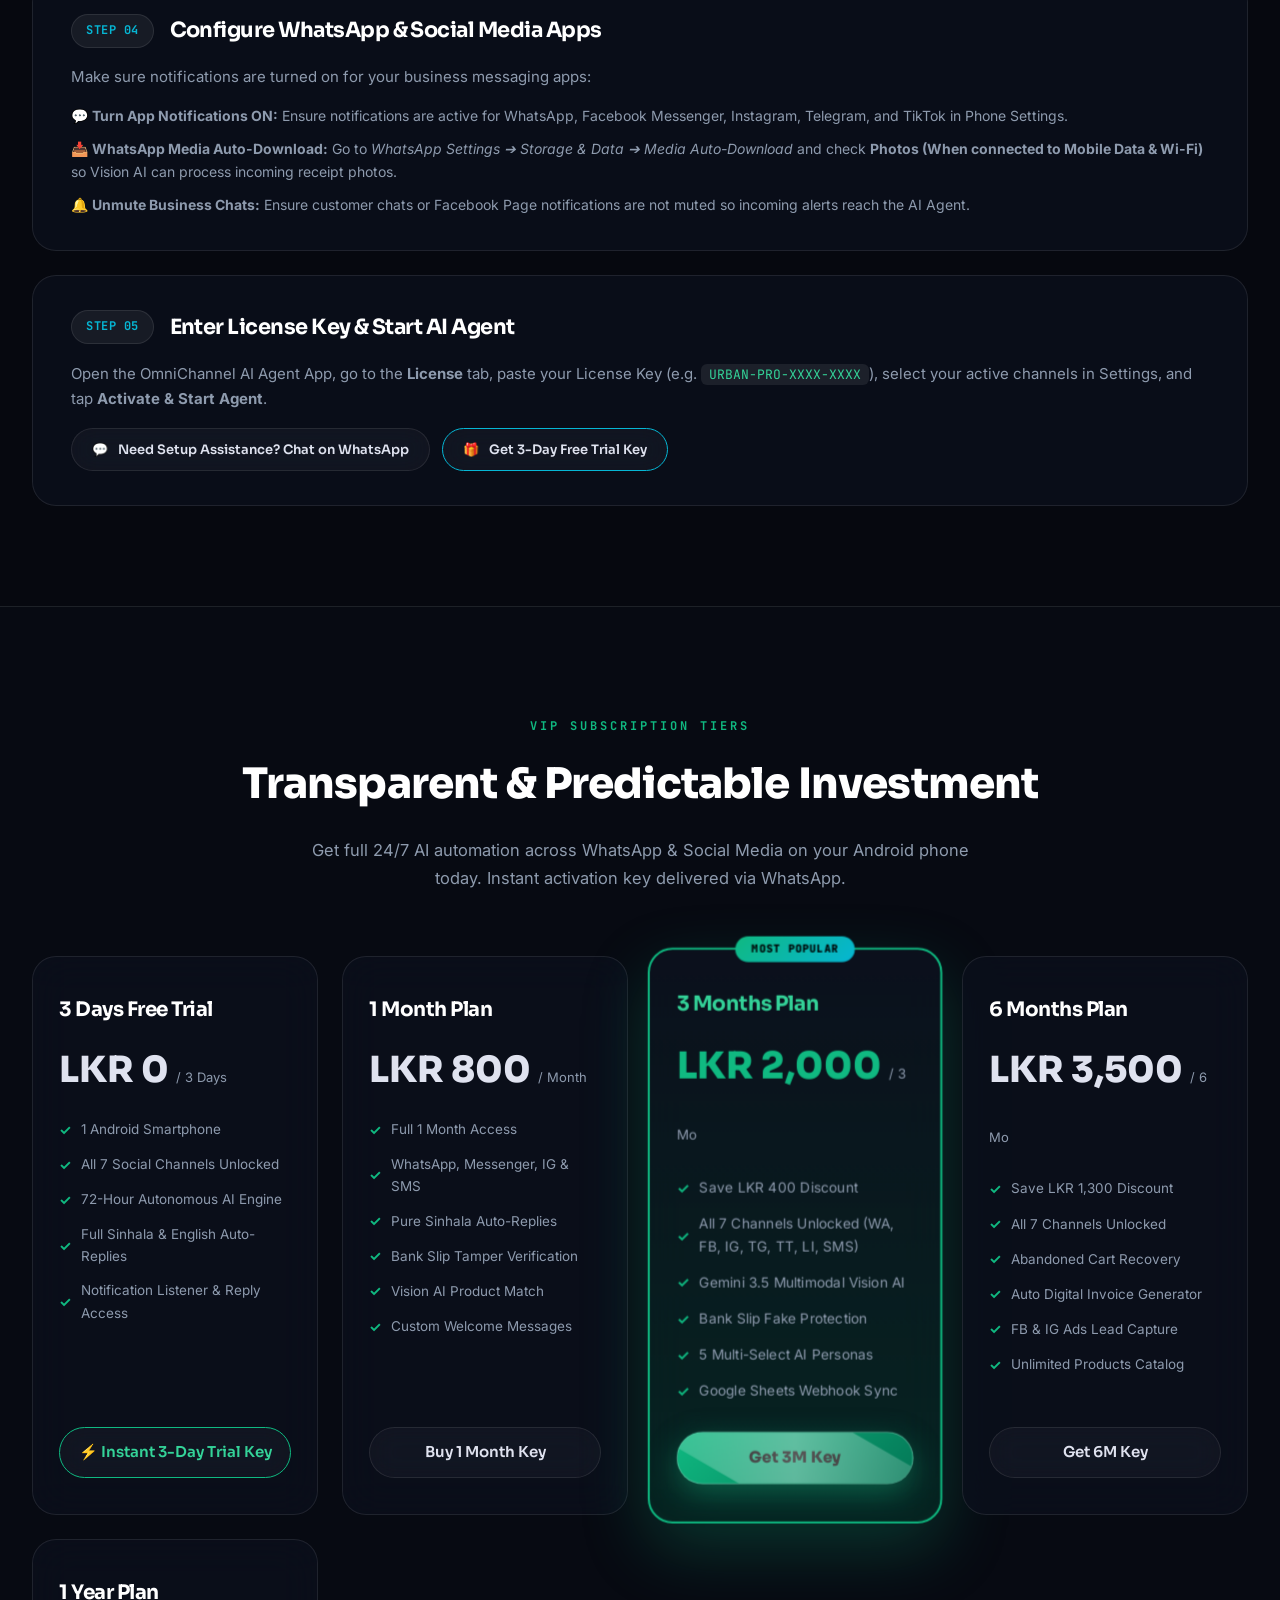
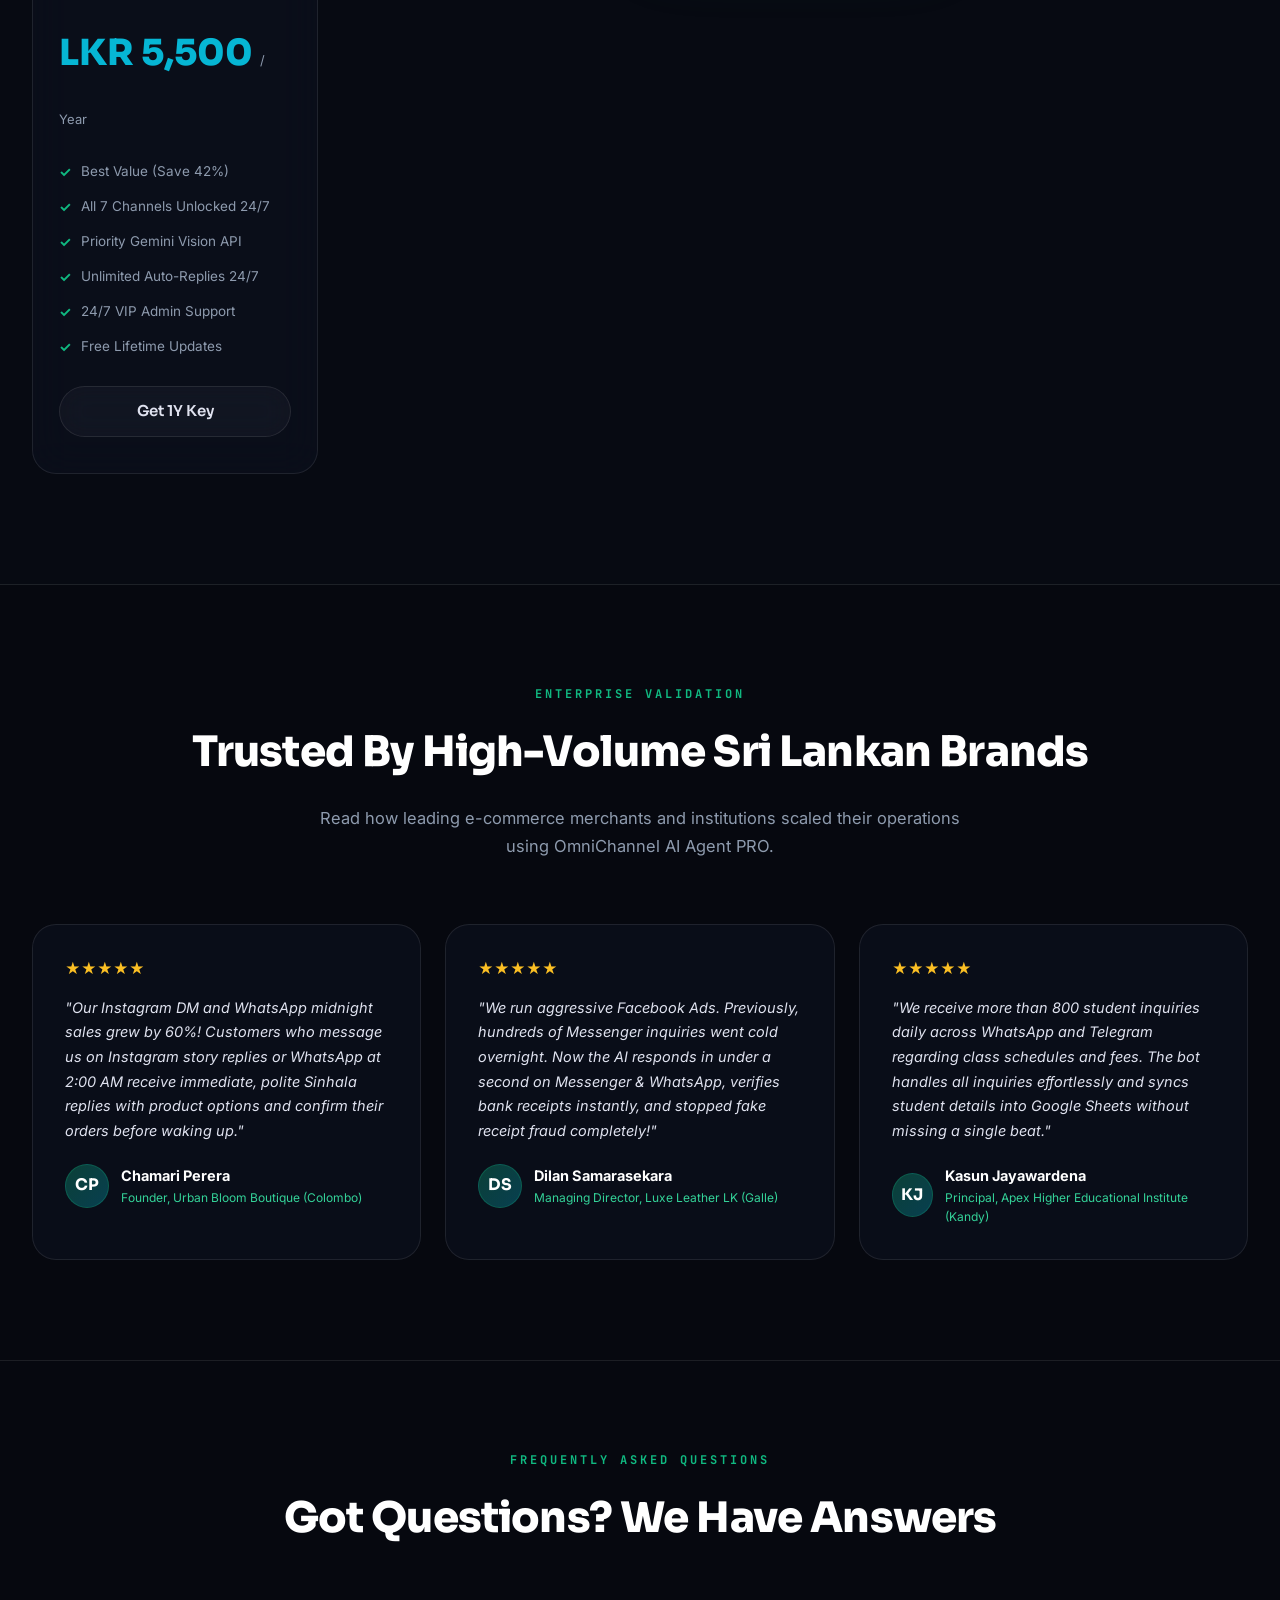
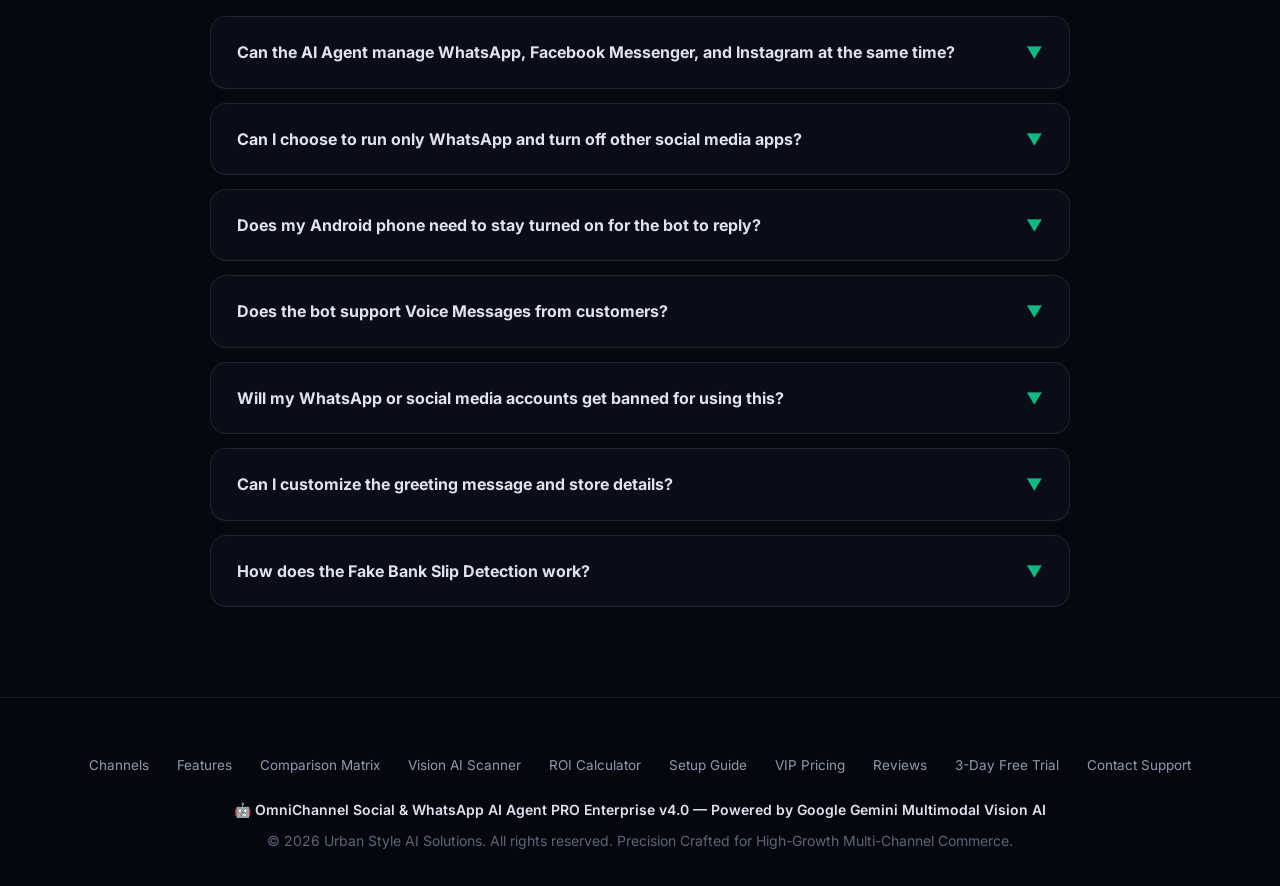
==== commit 61263494: "Add files via upload" ====
--- a/agent/index.html
+++ b/agent/index.html
@@ -3,6 +3,7 @@
 <head>
   <meta charset="UTF-8">
   <meta name="viewport" content="width=device-width, initial-scale=1.0">
+  <meta name="google-site-verification" content="WOMHfZgPMf8_nmtTdCoq6G2GHxMgnkVGSWVcSud0pwQ" />
   
   <!-- Primary Google SEO Meta Tags -->
   <title>OmniSix AI PRO | Sri Lanka's #1 WhatsApp & Social AI Sales Agent</title>
